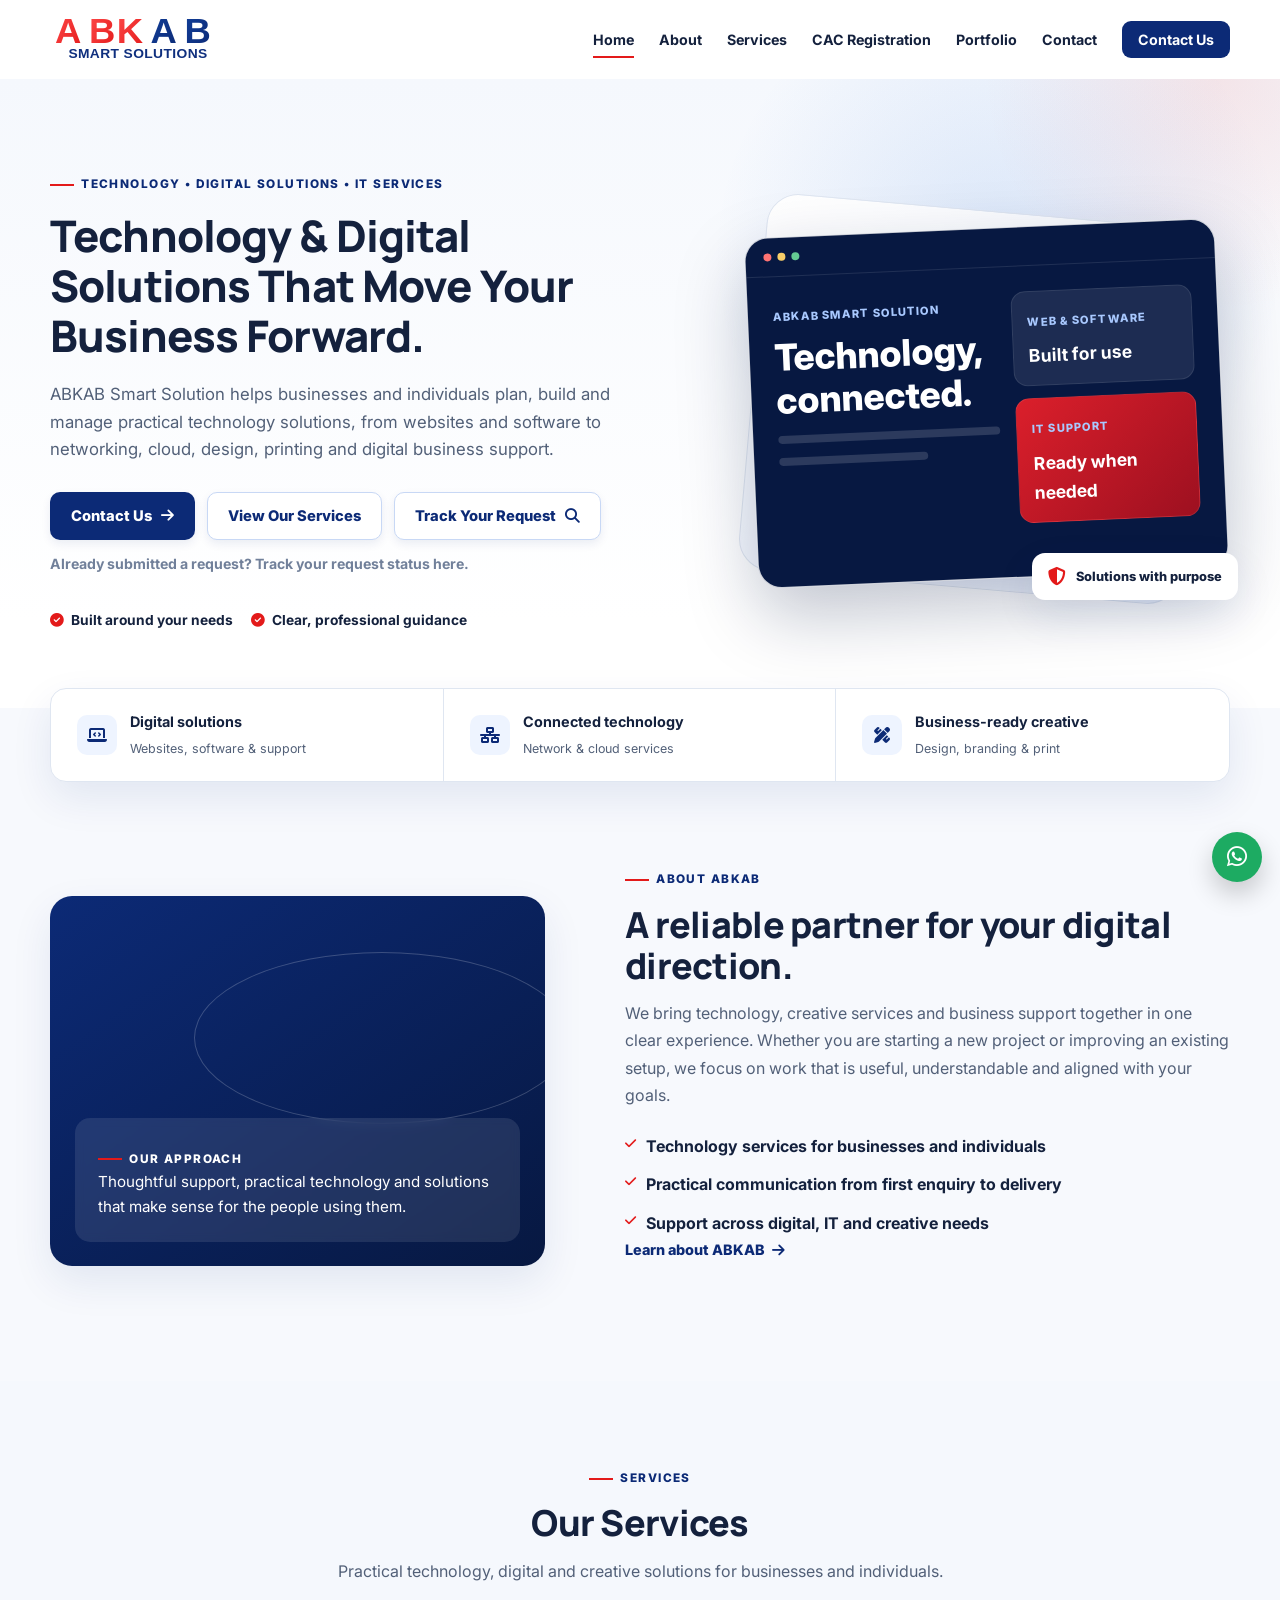
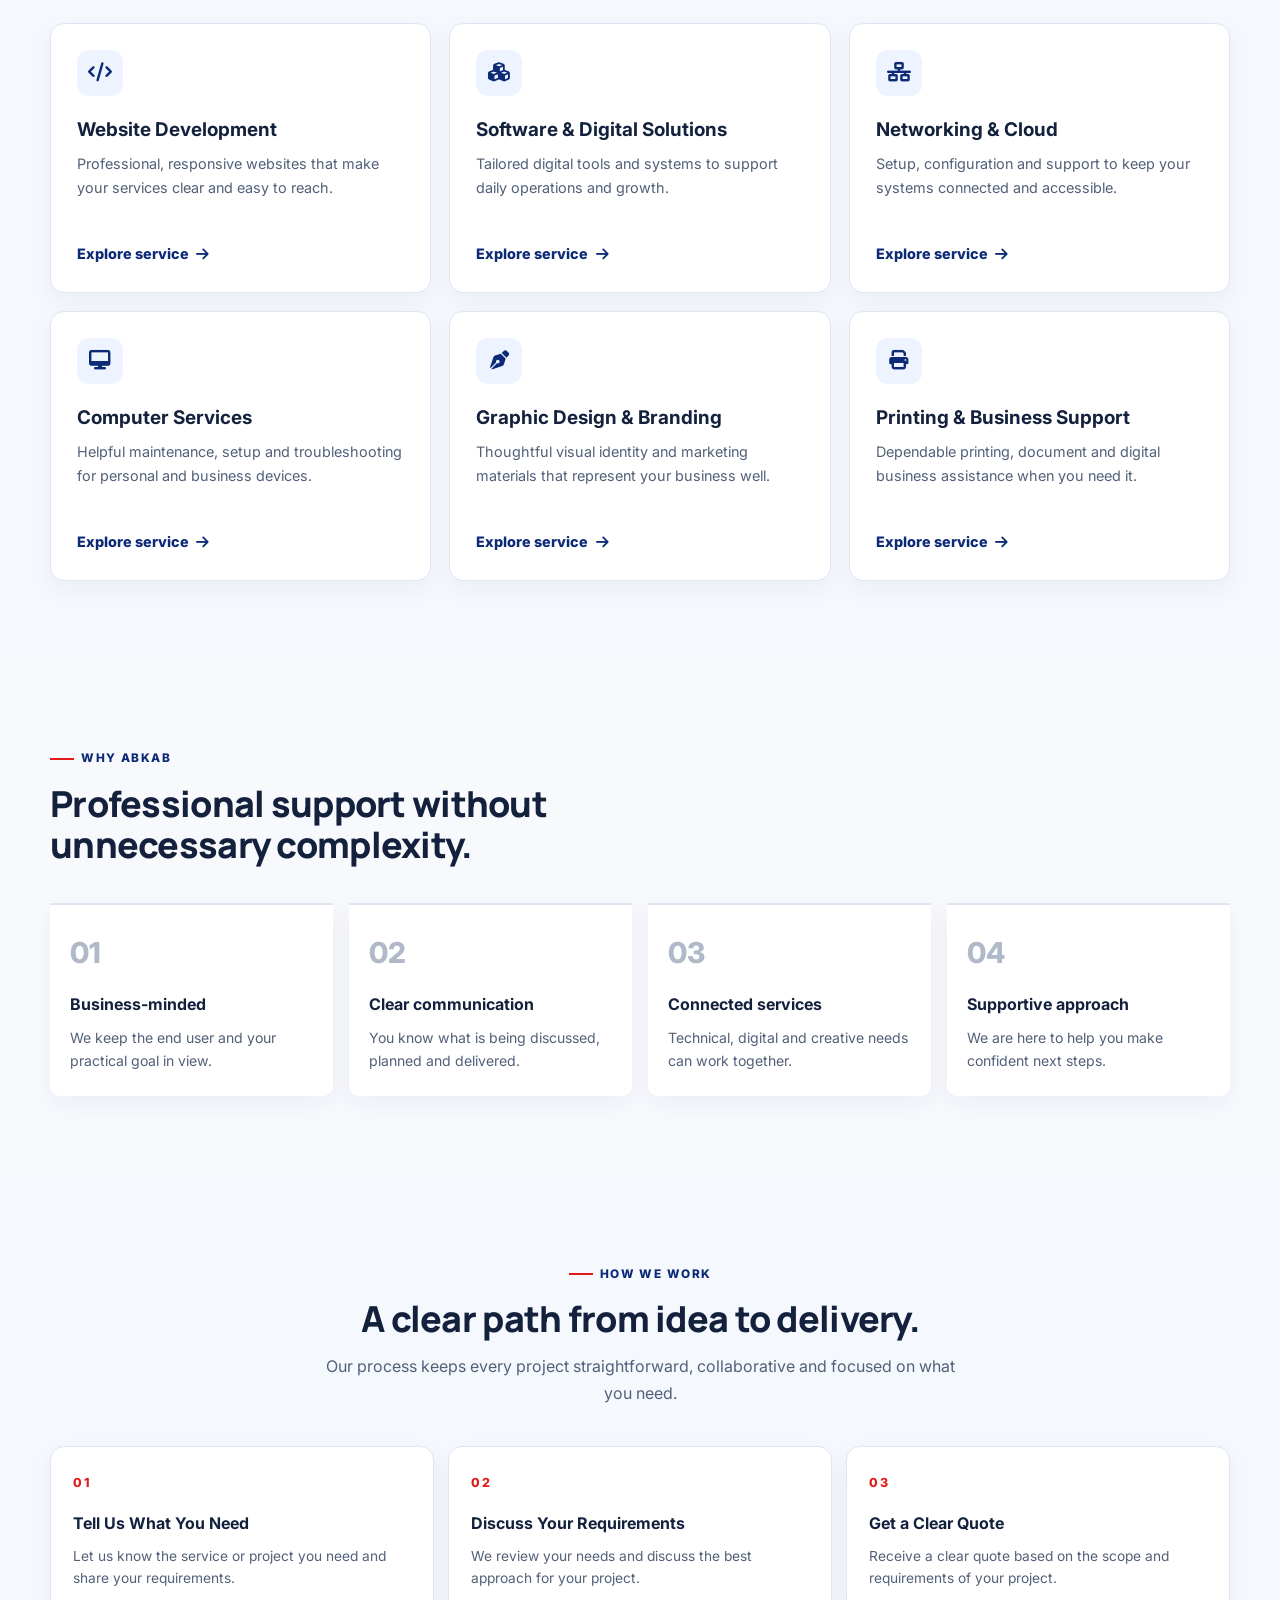
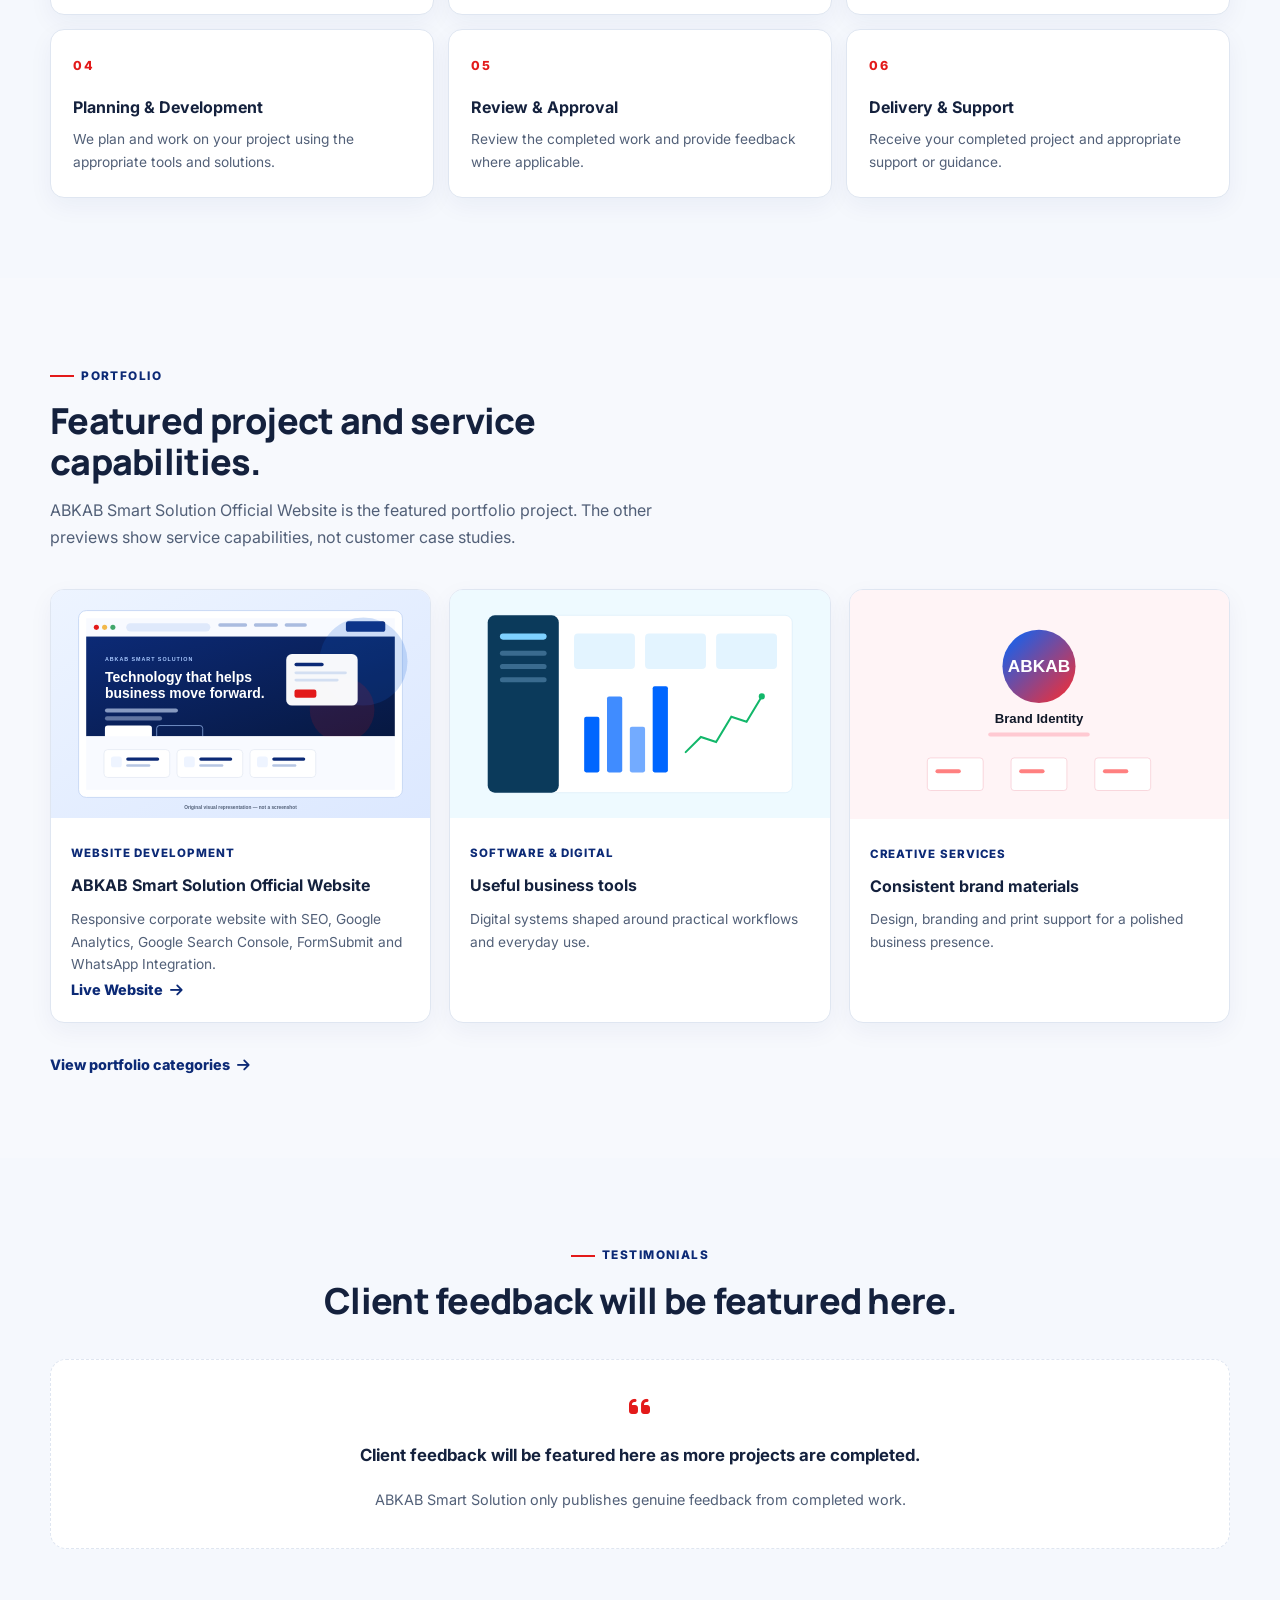
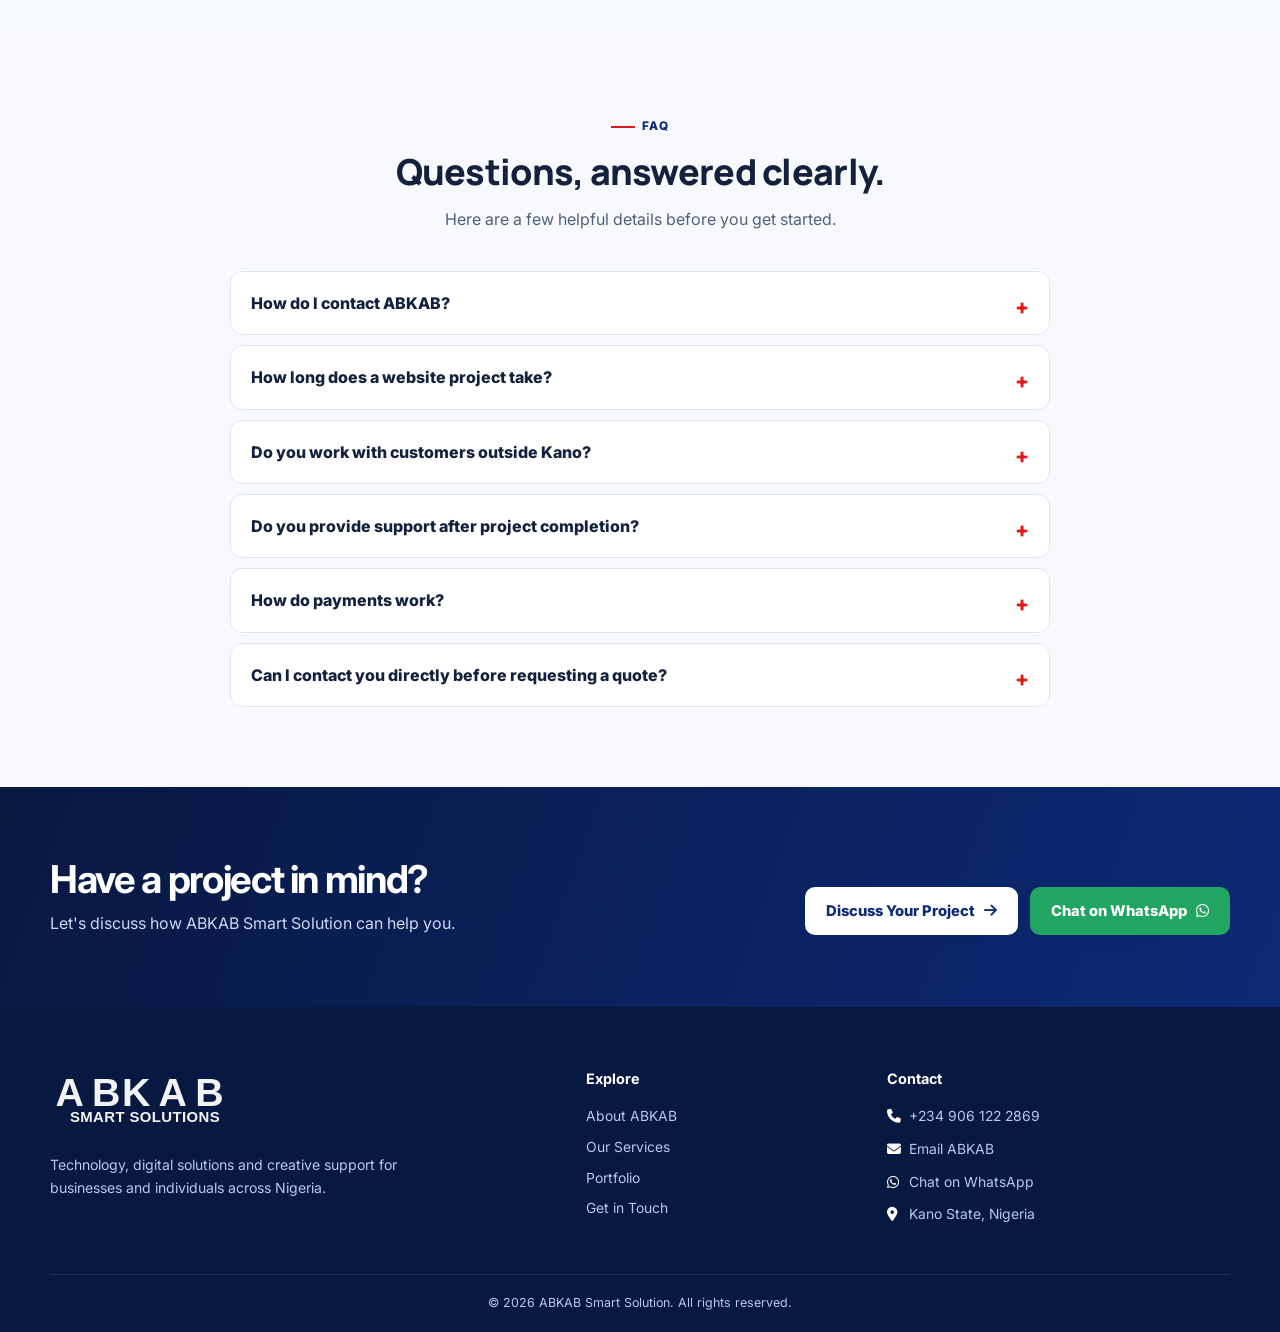
==== ABKAB-SMART-SOLUTION/index.html @ 8024f78e "Updated website" ====
<!doctype html><html lang="en"><head>
<script async src="https://www.googletagmanager.com/gtag/js?id=G-LSYRQ91L4M"></script><script>window.dataLayer=window.dataLayer||[];function gtag(){dataLayer.push(arguments)}gtag('js',new Date());gtag('config','G-LSYRQ91L4M');</script>
<meta charset="utf-8"><meta name="viewport" content="width=device-width,initial-scale=1"><meta name="author" content="ABKAB Smart Solution"><title>ABKAB Smart Solution | Technology & Digital Solutions</title><meta name="description" content="ABKAB Smart Solution provides website development, software solutions, networking, cloud computing, graphic design, branding, printing and digital business support."><meta name="robots" content="index, follow, max-image-preview:large, max-snippet:-1, max-video-preview:-1"><link rel="canonical" href="https://www.abkabsmartsolution.site/"><link rel="icon" href="/images/favicon.svg" type="image/svg+xml"><link rel="icon" href="/favicon.ico" sizes="any"><link rel="icon" type="image/png" sizes="16x16" href="/images/icons/favicon-16x16.png"><link rel="icon" type="image/png" sizes="32x32" href="/images/icons/favicon-32x32.png"><link rel="apple-touch-icon" sizes="180x180" href="/images/icons/apple-touch-icon.png"><link rel="manifest" href="/site.webmanifest"><meta property="og:type" content="website"><meta property="og:url" content="https://www.abkabsmartsolution.site/"><meta property="og:title" content="ABKAB Smart Solution | Technology & Digital Solutions"><meta property="og:description" content="ABKAB Smart Solution provides website development, software solutions, networking, cloud computing, graphic design, branding, printing and digital business support."><meta property="og:image" content="https://www.abkabsmartsolution.site/images/abkab-social-preview.jpg"><meta property="og:image:secure_url" content="https://www.abkabsmartsolution.site/images/abkab-social-preview.jpg"><meta property="og:image:width" content="1200"><meta property="og:image:height" content="630"><meta property="og:image:type" content="image/jpeg"><meta property="og:image:alt" content="ABKAB Smart Solution - Technology and Digital Solutions"><meta property="og:site_name" content="ABKAB Smart Solution"><meta name="twitter:card" content="summary_large_image"><meta name="twitter:title" content="ABKAB Smart Solution | Technology & Digital Solutions"><meta name="twitter:description" content="ABKAB Smart Solution provides website development, software solutions, networking, cloud computing, graphic design, branding, printing and digital business support."><meta name="twitter:image" content="https://www.abkabsmartsolution.site/images/abkab-social-preview.jpg"><meta name="theme-color" content="#0c2a76">
<link rel="preconnect" href="https://fonts.googleapis.com"><link rel="preconnect" href="https://fonts.gstatic.com" crossorigin><link href="https://fonts.googleapis.com/css2?family=Inter:wght@400;500;600;700;800&amp;family=Manrope:wght@400;500;600;700;800&amp;display=swap" rel="stylesheet"><link rel="stylesheet" href="https://cdnjs.cloudflare.com/ajax/libs/font-awesome/6.4.0/css/all.min.css"><link rel="stylesheet" href="css/style.css">
<script type="application/ld+json">{"@context":"https://schema.org","@graph":[{"@type":"Organization","@id":"https://www.abkabsmartsolution.site/#organization","name":"ABKAB Smart Solution","url":"https://www.abkabsmartsolution.site/","logo":"https://www.abkabsmartsolution.site/images/logo.svg","email":"abkabsmartsolution@gmail.com","telephone":"+2349061222869","areaServed":"Nigeria","sameAs":["https://wa.me/2349061222869"]},{"@type":"WebSite","@id":"https://www.abkabsmartsolution.site/#website","name":"ABKAB Smart Solution","url":"https://www.abkabsmartsolution.site/","publisher":{"@id":"https://www.abkabsmartsolution.site/#organization"}}]}</script>
</head><body><a class="skip-link" href="#main-content">Skip to content</a>
<header class="site-header"><div class="container nav-container"><a class="brand" href="/" aria-label="ABKAB Smart Solution home"><img class="brand-logo-image" src="images/logo.svg" alt="ABKAB Smart Solution"></a><button class="nav-toggle" aria-controls="mainNav" aria-expanded="false" aria-label="Open navigation"><i class="fas fa-bars"></i></button><nav class="main-nav" id="mainNav" aria-label="Primary navigation"><ul><li><a class="active" href="/">Home</a></li><li><a href="about.html">About</a></li><li><a href="services.html">Services</a></li><li><a href="cac.html">CAC Registration</a></li><li><a href="portfolio.html">Portfolio</a></li><li><a href="contact.html">Contact</a></li><li><a class="nav-cta" href="contact.html">Contact Us</a></li></ul></nav></div></header>
<main id="main-content"><section class="hero"><div class="container hero-grid"><div><span class="eyebrow">Technology &bull; Digital Solutions &bull; IT Services</span><h1>Technology &amp; Digital Solutions That Move Your Business Forward.</h1><p class="hero-copy">ABKAB Smart Solution helps businesses and individuals plan, build and manage practical technology solutions, from websites and software to networking, cloud, design, printing and digital business support.</p><div class="hero-actions"><a class="btn btn-primary" href="contact.html">Contact Us <i class="fas fa-arrow-right"></i></a><a class="btn btn-secondary" href="services.html">View Our Services</a><a class="btn btn-secondary" href="track-request.html">Track Your Request <i class="fas fa-magnifying-glass"></i></a></div><p class="track-prompt">Already submitted a request? Track your request status here.</p><div class="hero-trust"><span><i class="fas fa-check-circle"></i> Built around your needs</span><span><i class="fas fa-check-circle"></i> Clear, professional guidance</span></div></div><div class="hero-art" aria-label="ABKAB solution dashboard illustration"><div class="solution-window"><div class="window-bar"><span></span><span></span><span></span></div><div class="window-body"><div><span class="window-label">ABKAB Smart Solution</span><div class="window-title">Technology, connected.</div><div class="window-line"></div><div class="window-line short"></div></div><div class="window-stack"><div class="window-card"><span class="window-label">Web & software</span><strong>Built for use</strong></div><div class="window-card accent"><span class="window-label">IT support</span><strong>Ready when needed</strong></div></div></div></div><div class="floating-note"><i class="fas fa-shield-halved"></i> Solutions with purpose</div></div></div></section>
<div class="quick-strip"><div class="container quick-grid"><div class="quick-item"><i class="fas fa-laptop-code"></i><div><strong>Digital solutions</strong><span>Websites, software & support</span></div></div><div class="quick-item"><i class="fas fa-network-wired"></i><div><strong>Connected technology</strong><span>Network & cloud services</span></div></div><div class="quick-item"><i class="fas fa-pen-ruler"></i><div><strong>Business-ready creative</strong><span>Design, branding & print</span></div></div></div></div>
<section class="section"><div class="container about-grid"><div class="about-panel"><div class="about-panel-content"><span class="eyebrow" style="color:#fff">Our approach</span><p>Thoughtful support, practical technology and solutions that make sense for the people using them.</p></div></div><div class="section-heading"><span class="eyebrow">About ABKAB</span><h2>A reliable partner for your digital direction.</h2><p>We bring technology, creative services and business support together in one clear experience. Whether you are starting a new project or improving an existing setup, we focus on work that is useful, understandable and aligned with your goals.</p><ul class="check-list"><li><i class="fas fa-check"></i>Technology services for businesses and individuals</li><li><i class="fas fa-check"></i>Practical communication from first enquiry to delivery</li><li><i class="fas fa-check"></i>Support across digital, IT and creative needs</li></ul><a class="text-link" href="about.html">Learn about ABKAB <i class="fas fa-arrow-right"></i></a></div></div></section>
<section class="section section-soft"><div class="container"><div class="section-heading centered"><span class="eyebrow">Services</span><h2>Our Services</h2><p>Practical technology, digital and creative solutions for businesses and individuals.</p></div><div class="service-grid"><article class="service-card"><i class="fas fa-code service-icon"></i><h3>Website Development</h3><p>Professional, responsive websites that make your services clear and easy to reach.</p><a class="text-link" href="services.html">Explore service <i class="fas fa-arrow-right"></i></a></article><article class="service-card"><i class="fas fa-cubes service-icon"></i><h3>Software & Digital Solutions</h3><p>Tailored digital tools and systems to support daily operations and growth.</p><a class="text-link" href="services.html">Explore service <i class="fas fa-arrow-right"></i></a></article><article class="service-card"><i class="fas fa-network-wired service-icon"></i><h3>Networking & Cloud</h3><p>Setup, configuration and support to keep your systems connected and accessible.</p><a class="text-link" href="services.html">Explore service <i class="fas fa-arrow-right"></i></a></article><article class="service-card"><i class="fas fa-desktop service-icon"></i><h3>Computer Services</h3><p>Helpful maintenance, setup and troubleshooting for personal and business devices.</p><a class="text-link" href="services.html">Explore service <i class="fas fa-arrow-right"></i></a></article><article class="service-card"><i class="fas fa-pen-nib service-icon"></i><h3>Graphic Design & Branding</h3><p>Thoughtful visual identity and marketing materials that represent your business well.</p><a class="text-link" href="services.html">Explore service <i class="fas fa-arrow-right"></i></a></article><article class="service-card"><i class="fas fa-print service-icon"></i><h3>Printing & Business Support</h3><p>Dependable printing, document and digital business assistance when you need it.</p><a class="text-link" href="services.html">Explore service <i class="fas fa-arrow-right"></i></a></article></div></div></section>
<section class="section"><div class="container"><div class="section-heading"><span class="eyebrow">Why ABKAB</span><h2>Professional support without unnecessary complexity.</h2></div><div class="reason-grid"><article class="reason"><span class="reason-number">01</span><h3>Business-minded</h3><p>We keep the end user and your practical goal in view.</p></article><article class="reason"><span class="reason-number">02</span><h3>Clear communication</h3><p>You know what is being discussed, planned and delivered.</p></article><article class="reason"><span class="reason-number">03</span><h3>Connected services</h3><p>Technical, digital and creative needs can work together.</p></article><article class="reason"><span class="reason-number">04</span><h3>Supportive approach</h3><p>We are here to help you make confident next steps.</p></article></div></div></section>
<section class="section section-soft"><div class="container"><div class="section-heading centered"><span class="eyebrow">How we work</span><h2>A clear path from idea to delivery.</h2><p>Our process keeps every project straightforward, collaborative and focused on what you need.</p></div><div class="process-list"><article class="process-step"><h3>Tell Us What You Need</h3><p>Let us know the service or project you need and share your requirements.</p></article><article class="process-step"><h3>Discuss Your Requirements</h3><p>We review your needs and discuss the best approach for your project.</p></article><article class="process-step"><h3>Get a Clear Quote</h3><p>Receive a clear quote based on the scope and requirements of your project.</p></article><article class="process-step"><h3>Planning &amp; Development</h3><p>We plan and work on your project using the appropriate tools and solutions.</p></article><article class="process-step"><h3>Review &amp; Approval</h3><p>Review the completed work and provide feedback where applicable.</p></article><article class="process-step"><h3>Delivery &amp; Support</h3><p>Receive your completed project and appropriate support or guidance.</p></article></div></div></section>
<section class="section"><div class="container"><div class="section-heading"><span class="eyebrow">Portfolio</span><h2>Featured project and service capabilities.</h2><p>ABKAB Smart Solution Official Website is the featured portfolio project. The other previews show service capabilities, not customer case studies.</p></div><div class="portfolio-preview"><article class="project-card"><img src="images/portfolio/abkab-official-website-preview.svg" alt="ABKAB Smart Solution official website preview"><div class="project-info"><span class="project-type">Website Development</span><h3>ABKAB Smart Solution Official Website</h3><p>Responsive corporate website with SEO, Google Analytics, Google Search Console, FormSubmit and WhatsApp Integration.</p><a class="text-link" href="https://www.abkabsmartsolution.site/" target="_blank" rel="noopener">Live Website <i class="fas fa-arrow-right"></i></a></div></article><article class="project-card"><img src="images/portfolio/project-software.svg" alt="Software and digital solutions illustration"><div class="project-info"><span class="project-type">Software & digital</span><h3>Useful business tools</h3><p>Digital systems shaped around practical workflows and everyday use.</p></div></article><article class="project-card"><img src="images/portfolio/project-brand.svg" alt="Graphic design and branding illustration"><div class="project-info"><span class="project-type">Creative services</span><h3>Consistent brand materials</h3><p>Design, branding and print support for a polished business presence.</p></div></article></div><p style="margin-top:28px"><a class="text-link" href="portfolio.html">View portfolio categories <i class="fas fa-arrow-right"></i></a></p></div></section>
<section class="section section-soft"><div class="container"><div class="section-heading centered"><span class="eyebrow">Testimonials</span><h2>Client feedback will be featured here.</h2></div><div class="testimonial-empty"><i class="fas fa-quote-left"></i><h3>Client feedback will be featured here as more projects are completed.</h3><p>ABKAB Smart Solution only publishes genuine feedback from completed work.</p></div></div></section>
<section class="section"><div class="container"><div class="section-heading centered"><span class="eyebrow">FAQ</span><h2>Questions, answered clearly.</h2><p>Here are a few helpful details before you get started.</p></div><div class="faq-list"><details><summary>How do I contact ABKAB?</summary><p>You can contact ABKAB Smart Solution through the Contact page, WhatsApp, phone, or email to discuss your requirements and request a quote.</p></details><details><summary>How long does a website project take?</summary><p>Project timelines depend on the scope and requirements. After reviewing your requirements, we will provide an estimated delivery timeline.</p></details><details><summary>Do you work with customers outside Kano?</summary><p>Yes. We can work with clients in Kano and other locations across Nigeria, depending on the service and project requirements.</p></details><details><summary>Do you provide support after project completion?</summary><p>Yes. Appropriate support and guidance can be provided after project completion depending on the service and agreed project requirements.</p></details><details><summary>How do payments work?</summary><p>Payment arrangements depend on the service and project scope. The payment terms will be discussed and agreed upon before work begins.</p></details><details><summary>Can I contact you directly before requesting a quote?</summary><p>Yes. You can contact us directly through WhatsApp, phone, or email to discuss your requirements before submitting a request.</p></details></div></div></section>
</main>
<section class="cta-band"><div class="container"><div><h2>Have a project in mind?</h2><p>Let's discuss how ABKAB Smart Solution can help you.</p></div><div class="hero-actions"><a class="btn btn-light" href="contact.html">Discuss Your Project <i class="fas fa-arrow-right"></i></a><a class="btn btn-whatsapp" href="https://wa.me/2349061222869" target="_blank" rel="noopener">Chat on WhatsApp <i class="fab fa-whatsapp"></i></a></div></div></section>
<footer class="site-footer"><div class="container footer-grid"><div class="footer-brand"><img class="footer-logo" src="images/logo.svg" alt="ABKAB Smart Solution"><p>Technology, digital solutions and creative support for businesses and individuals across Nigeria.</p></div><div><h3>Explore</h3><ul class="footer-links"><li><a href="about.html">About ABKAB</a></li><li><a href="services.html">Our Services</a></li><li><a href="portfolio.html">Portfolio</a></li><li><a href="contact.html">Get in Touch</a></li></ul></div><div><h3>Contact</h3><div class="footer-contact"><a href="tel:+2349061222869"><i class="fas fa-phone"></i> +234 906 122 2869</a><a href="mailto:abkabsmartsolution@gmail.com"><i class="fas fa-envelope"></i> Email ABKAB</a><a href="https://wa.me/2349061222869" target="_blank" rel="noopener"><i class="fab fa-whatsapp"></i> Chat on WhatsApp</a><span><i class="fas fa-location-dot"></i> Kano State, Nigeria</span></div></div></div><div class="container site-copy">&copy; 2026 ABKAB Smart Solution. All rights reserved.</div></footer><a class="whatsapp-float" href="https://wa.me/2349061222869" target="_blank" rel="noopener" aria-label="Chat with ABKAB Smart Solution on WhatsApp"><i class="fab fa-whatsapp"></i></a><script src="js/script.js"></script></body></html>
---- ABKAB-SMART-SOLUTION/css/style.css ----
/* ABKAB SMART SOLUTION — design system */
:root{
  /* Brand hues (unchanged identity) */
  --navy:#0c2a76;--navy-950:#071841;--blue:#1463d9;--red:#e31a1a;
  /* Semantic tokens — light theme */
  --bg:#f7f9fd;--surface:#fff;--surface-alt:#f5f8fd;--pale:#eef4ff;
  --text:#526078;--text-muted:#71809a;--ink:#14213d;--line:#dfe6f1;
  --primary:var(--navy);--primary-hover:var(--navy-950);--secondary:#c8d8f5;--accent:var(--red);
  --header-bg:rgba(255,255,255,.94);--card:#fff;--input-bg:#fff;--input-border:#cdd8e9;
  --shadow:0 16px 42px rgba(12,42,118,.09);--shadow-hover:0 22px 48px rgba(12,42,118,.13);
  --focus-ring:#72a6ff;
  --radius:14px;--radius-sm:10px;--font:'Inter',Arial,sans-serif;--heading-font:'Manrope',Arial,sans-serif;color-scheme:light}
@media(prefers-color-scheme:dark){:root{
  --bg:#0a1224;--surface:#0f1a33;--surface-alt:#0c1730;--pale:#152447;
  --text:#b6c4dd;--text-muted:#8b9abb;--ink:#eaf0fb;--line:#24345c;
  --primary:#7ea6f5;--primary-hover:#a3c0f9;--secondary:#2c4070;--accent:#f2706f;
  --header-bg:rgba(10,18,36,.92);--card:#111d3a;--input-bg:#0c1730;--input-border:#2c3f6b;
  --shadow:0 16px 42px rgba(0,0,0,.4);--shadow-hover:0 22px 48px rgba(0,0,0,.55);
  --focus-ring:#7ea6f5;color-scheme:dark}}
*{box-sizing:border-box;margin:0} html{scroll-behavior:smooth} body{font-family:var(--font);color:var(--text);background:var(--bg);font-size:16px;line-height:1.65} img{display:block;max-width:100%} a{color:inherit;text-decoration:none} ul{padding:0;list-style:none} button,input,select,textarea{font:inherit} button{cursor:pointer} :focus-visible{outline:3px solid var(--focus-ring);outline-offset:3px}.container{width:min(1180px,calc(100% - 40px));margin-inline:auto}.skip-link{position:fixed;z-index:100;top:-5rem;left:1rem;padding:.7rem 1rem;background:var(--navy-950);color:#fff;border-radius:0 0 8px 8px}.skip-link:focus{top:0}.section{padding:80px 0}.section-soft{background:var(--surface-alt)}.eyebrow{display:inline-flex;align-items:center;gap:.45rem;color:var(--navy);font-size:.74rem;font-weight:800;letter-spacing:.12em;text-transform:uppercase}.eyebrow::before{width:24px;height:2px;background:var(--red);content:''}.section-heading{max-width:640px;margin-bottom:38px}.section-heading.centered{margin-inline:auto;text-align:center}.section-heading.centered .eyebrow{justify-content:center}.section-heading h1,.section-heading h2,.hero h1{font-family:var(--heading-font);color:var(--ink);font-weight:800;letter-spacing:-.02em;line-height:1.15}.section-heading h1{font-size:clamp(2rem,4vw,3.1rem)}.section-heading h2{margin-top:14px;font-size:clamp(1.65rem,2.8vw,2.35rem)}.section-heading p{margin-top:14px;font-size:1rem;line-height:1.7}.page-hero{padding:80px 0 54px;background:radial-gradient(circle at 88% 0,var(--pale) 0,transparent 27%),linear-gradient(180deg,var(--surface-alt),var(--surface))}.page-hero .section-heading{margin-bottom:0}.text-link{display:inline-flex;align-items:center;gap:.45rem;color:var(--navy);font-size:.9rem;font-weight:800}.text-link:hover{color:var(--red)}
/* Header */.site-header{position:sticky;top:0;z-index:50;background:var(--header-bg);border-bottom:1px solid transparent;backdrop-filter:blur(14px);transition:border-color .2s,box-shadow .2s}.site-header.is-scrolled{border-color:var(--line);box-shadow:0 7px 28px rgba(12,42,118,.06)}.nav-container{display:flex;align-items:center;min-height:78px;gap:26px}.brand{display:flex;align-items:center;flex-shrink:0}.brand-logo-image{width:176px;height:auto}.main-nav{margin-left:auto}.main-nav ul{display:flex;align-items:center;gap:25px}.main-nav a{position:relative;color:var(--ink);font-size:.89rem;font-weight:700}.main-nav a:not(.nav-cta)::after{position:absolute;right:0;bottom:-10px;left:0;height:2px;background:var(--red);content:'';transform:scaleX(0);transition:transform .2s}.main-nav a:hover:not(.nav-cta)::after,.main-nav a.active:not(.nav-cta)::after{transform:scaleX(1)}.nav-cta{padding:10px 16px;border-radius:9px;background:var(--navy);color:#fff!important}.nav-cta:hover{background:var(--navy-950)}.nav-toggle{display:none;margin-left:auto;width:44px;height:44px;border:1px solid var(--line);border-radius:10px;background:var(--surface);color:var(--navy);font-size:1.1rem}
/* Buttons */.btn{display:inline-flex;align-items:center;justify-content:center;gap:.55rem;min-height:48px;padding:12px 20px;border:1px solid transparent;border-radius:10px;font-size:.92rem;font-weight:800;line-height:1;transition:transform .2s,box-shadow .2s,background .2s,border-color .2s}.btn:hover{transform:translateY(-2px);box-shadow:0 10px 22px rgba(12,42,118,.15)}.btn:focus-visible{transform:none;outline:3px solid var(--focus-ring);outline-offset:2px}.btn-primary{background:var(--navy);color:#fff}.btn-primary:hover{background:var(--navy-950)}.btn-secondary{border-color:var(--secondary);background:var(--surface);color:var(--navy)}.btn-secondary:hover{border-color:var(--navy);background:var(--pale)}.btn-whatsapp{background:#20a563;color:#fff}.btn-whatsapp:hover{background:#157d48}.btn-light{background:#fff;color:var(--navy)}
/* Home */.hero{position:relative;overflow:hidden;padding:88px 0 76px;background:radial-gradient(circle at 78% 28%,rgba(20,99,217,.13),transparent 26%),radial-gradient(circle at 95% 0,rgba(227,26,26,.09),transparent 17%),linear-gradient(180deg,var(--surface-alt) 0%,var(--surface) 86%)}.hero-grid{display:grid;grid-template-columns:1.08fr .92fr;align-items:center;gap:62px}.hero h1{margin-top:16px;font-size:clamp(2.1rem,3.4vw,3.5rem)}.hero h1 span{color:var(--navy)}.hero-copy{max-width:560px;margin-top:20px;font-size:1.05rem}.hero-actions{display:flex;flex-wrap:wrap;gap:12px;margin-top:28px}.hero-trust{display:flex;gap:18px;margin-top:34px;font-size:.86rem;font-weight:700;color:var(--ink)}.hero-trust span{display:flex;align-items:center;gap:7px}.hero-trust i{color:var(--red)}.hero-art{position:relative;min-height:430px}.hero-art::before{position:absolute;inset:6% 7%;border:1px solid var(--line);border-radius:32px;background:linear-gradient(145deg,var(--surface),var(--pale));content:'';transform:rotate(5deg)}.solution-window{position:absolute;inset:44px 8px 35px 35px;overflow:hidden;border:1px solid rgba(255,255,255,.8);border-radius:24px;background:var(--navy-950);box-shadow:0 28px 70px rgba(7,24,65,.25);transform:rotate(-2.5deg)}.window-bar{display:flex;gap:6px;padding:15px 18px;border-bottom:1px solid rgba(255,255,255,.1)}.window-bar span{width:8px;height:8px;border-radius:50%;background:#ff7373}.window-bar span:nth-child(2){background:#f8ce68}.window-bar span:nth-child(3){background:#64ca93}.window-body{display:grid;grid-template-columns:1.1fr .9fr;gap:16px;padding:25px}.window-label{color:#a9c9ff;font-size:.7rem;font-weight:800;letter-spacing:.1em;text-transform:uppercase}.window-title{margin-top:9px;color:#fff;font-size:clamp(1.5rem,3vw,2.3rem);font-weight:800;line-height:1.15}.window-line{height:8px;margin-top:14px;border-radius:20px;background:rgba(255,255,255,.15)}.window-line.short{width:67%}.window-stack{display:grid;gap:12px}.window-card{min-height:92px;padding:15px;border-radius:14px;background:rgba(255,255,255,.09);border:1px solid rgba(255,255,255,.09)}.window-card strong{display:block;margin-top:8px;color:#fff;font-size:1.1rem}.window-card.accent{background:linear-gradient(135deg,#db1f2b,#9d1020)}.floating-note{position:absolute;right:-8px;bottom:14px;display:flex;align-items:center;gap:10px;padding:13px 16px;border-radius:13px;background:#fff;box-shadow:var(--shadow);color:var(--ink);font-size:.8rem;font-weight:800}.floating-note i{color:var(--red);font-size:1.15rem}.quick-strip{position:relative;z-index:2;margin-top:-20px}.quick-grid{display:grid;grid-template-columns:repeat(3,1fr);border:1px solid var(--line);border-radius:16px;background:var(--card);box-shadow:var(--shadow)}.quick-item{display:flex;align-items:center;gap:13px;padding:21px 26px;border-right:1px solid var(--line)}.quick-item:last-child{border:0}.quick-item i{display:grid;place-items:center;width:40px;height:40px;border-radius:10px;background:var(--pale);color:var(--primary)}.quick-item strong{display:block;color:var(--ink);font-size:.9rem}.quick-item span{font-size:.78rem}.about-grid{display:grid;grid-template-columns:.9fr 1.1fr;align-items:center;gap:80px}.about-panel{position:relative;min-height:370px;border-radius:22px;background:linear-gradient(145deg,var(--navy),var(--navy-950));box-shadow:var(--shadow);overflow:hidden}.about-panel::before{position:absolute;inset:15% -5% auto 29%;height:170px;border:1px solid rgba(255,255,255,.2);border-radius:50%;content:''}.about-panel-content{position:absolute;right:25px;bottom:24px;left:25px;padding:23px;border-radius:15px;background:rgba(255,255,255,.1);color:#fff;backdrop-filter:blur(4px)}.about-panel-content p{font-size:.95rem}.check-list{display:grid;gap:12px;margin-top:24px}.check-list li{display:flex;gap:10px;color:var(--ink);font-weight:700}.check-list i{margin-top:5px;color:var(--red);font-size:.8rem}.service-grid{display:grid;grid-template-columns:repeat(3,1fr);gap:18px}.service-card{display:flex;flex-direction:column;min-height:270px;padding:26px;border:1px solid var(--line);border-radius:var(--radius);background:var(--card);transition:transform .2s,box-shadow .2s,border-color .2s}.service-card:hover{transform:translateY(-5px);box-shadow:var(--shadow-hover);border-color:var(--secondary)}.service-icon{display:grid;place-items:center;width:46px;height:46px;border-radius:12px;background:var(--pale);color:var(--primary);font-size:1.2rem}.service-card h3{margin-top:22px;color:var(--ink);font-size:1.18rem;line-height:1.3}.service-card p{margin:10px 0 17px;font-size:.9rem}.service-card .text-link{margin-top:auto}.reason-grid{display:grid;grid-template-columns:repeat(4,1fr);gap:16px}.reason{padding:24px 20px;border-top:2px solid var(--accent);background:var(--card);border-radius:0 0 var(--radius-sm) var(--radius-sm)}.reason h3{margin-top:15px;color:var(--ink);font-size:1rem}.reason p{margin-top:8px;font-size:.88rem}.reason-number{color:var(--text-muted);opacity:.55;font-size:1.8rem;font-weight:800}.process-list{display:grid;grid-template-columns:repeat(3,1fr);gap:14px;counter-reset:process}.process-step{position:relative;padding:26px 22px 24px;border:1px solid var(--line);border-radius:14px;background:var(--card)}.process-step::before{display:block;margin-bottom:17px;color:var(--accent);font-size:.78rem;font-weight:800;letter-spacing:.14em;content:'0' counter(process);counter-increment:process}.process-step h3{color:var(--ink);font-size:1rem}.process-step p{margin-top:8px;font-size:.86rem}.portfolio-preview{display:grid;grid-template-columns:repeat(3,1fr);gap:18px}.project-card{overflow:hidden;border:1px solid var(--line);border-radius:var(--radius);background:var(--card);transition:transform .2s,box-shadow .2s}.project-card:hover{transform:translateY(-4px);box-shadow:var(--shadow-hover)}.project-card img{width:100%;aspect-ratio:1.66;object-fit:cover;background:var(--pale)}.project-info{padding:20px}.project-info h3{color:var(--ink);font-size:1rem}.project-type{display:inline-block;margin-bottom:9px;color:var(--navy);font-size:.72rem;font-weight:800;letter-spacing:.08em;text-transform:uppercase}.project-info p{margin-top:9px;font-size:.86rem}.placeholder-note{display:inline-block;margin-top:12px;color:var(--muted);font-size:.74rem;font-style:italic}.testimonial-empty{display:grid;place-items:center;min-height:190px;padding:30px;border:1px dashed var(--line);border-radius:16px;background:var(--card);text-align:center}.testimonial-empty i{color:var(--red);font-size:1.5rem}.testimonial-empty h3{margin-top:11px;color:var(--ink);font-size:1.05rem}.testimonial-empty p{max-width:540px;margin-top:8px;font-size:.9rem}.faq-list{display:grid;gap:10px;max-width:820px;margin:auto}.faq-list details{border:1px solid var(--line);border-radius:12px;background:var(--card);transition:border-color .2s}.faq-list details[open]{border-color:var(--secondary)}.faq-list summary{position:relative;padding:18px 52px 18px 20px;color:var(--ink);font-weight:800;cursor:pointer;list-style:none;border-radius:12px}.faq-list summary::-webkit-details-marker{display:none}.faq-list details[open] summary{padding-bottom:10px}.faq-list summary::after{position:absolute;right:20px;content:'+';color:var(--red);font-size:1.3rem}.faq-list details[open] summary::after{content:'–'}.faq-list p{padding:0 18px 18px;font-size:.92rem}.cta-band{padding:70px 0;background:linear-gradient(110deg,var(--navy-950),var(--navy))}.cta-band .container{display:flex;align-items:center;justify-content:space-between;gap:30px}.cta-band h2{color:#fff;font-size:clamp(1.75rem,3vw,2.6rem);letter-spacing:-.035em;line-height:1.15}.cta-band p{margin-top:9px;color:#cbd9f3}.cta-band .btn{flex-shrink:0}
/* Inner pages */.service-detail-grid{display:grid;grid-template-columns:repeat(2,1fr);gap:18px}.service-detail{padding:28px;border:1px solid var(--line);border-radius:var(--radius);background:var(--card)}.service-detail .service-icon{margin-bottom:20px}.service-detail h2{color:var(--ink);font-size:1.2rem}.service-detail>p{margin-top:9px;font-size:.9rem}.service-detail ul{display:grid;gap:8px;margin-top:18px}.service-detail li{font-size:.88rem}.service-detail li::before{margin-right:8px;color:var(--red);content:'✓'}.service-detail .text-link{margin-top:20px}.contact-layout{display:grid;grid-template-columns:.82fr 1.18fr;gap:54px;align-items:start}.contact-options{display:grid;gap:12px;margin-top:28px}.contact-option{display:flex;align-items:center;gap:14px;padding:15px;border:1px solid var(--line);border-radius:12px}.contact-option i{display:grid;place-items:center;width:38px;height:38px;border-radius:10px;background:var(--pale);color:var(--primary)}.contact-option strong{display:block;color:var(--ink);font-size:.9rem}.contact-option span{display:block;font-size:.8rem}.contact-form{padding:30px;border:1px solid var(--line);border-radius:var(--radius);background:var(--card);box-shadow:var(--shadow)}.form-intro h2{color:var(--ink);font-size:1.35rem}.form-intro p{margin-top:6px;font-size:.88rem}.form-grid{display:grid;grid-template-columns:repeat(2,1fr);gap:16px;margin-top:24px}.field{display:grid;gap:7px}.field.full{grid-column:1/-1}.field label{color:var(--ink);font-size:.83rem;font-weight:800}.required{color:var(--red)}.field input,.field select,.field textarea{width:100%;border:1px solid var(--input-border);border-radius:9px;background:var(--input-bg);color:var(--ink);padding:12px 14px;outline:none;transition:border-color .2s,box-shadow .2s}.field textarea{min-height:130px;resize:vertical}.field input:focus,.field select:focus,.field textarea:focus{border-color:var(--blue);box-shadow:0 0 0 3px rgba(20,99,217,.12)}.form-actions{display:flex;align-items:center;flex-wrap:wrap;gap:15px;margin-top:20px}.form-status{min-height:24px;margin-top:14px;font-size:.86rem;font-weight:700}.form-status.success{color:#157d48}.form-status.error{color:#b42318}.contact-note{margin-top:24px;font-size:.8rem}.portfolio-filter{display:flex;flex-wrap:wrap;gap:8px;margin:0 0 28px}.project-status{display:inline-block;margin:0 0 9px 8px;padding:4px 8px;border-radius:999px;background:#eaf8f0;color:#157d48;font-size:.68rem;font-weight:800;letter-spacing:.07em;text-transform:uppercase}.filter-btn{padding:10px 14px;border:1px solid var(--line);border-radius:99px;background:var(--card);color:var(--ink);font-size:.78rem;font-weight:800}.filter-btn.active,.filter-btn:hover{border-color:var(--navy);background:var(--navy);color:#fff}.portfolio-full{display:grid;grid-template-columns:repeat(3,1fr);gap:18px}.project-card[hidden]{display:none}.portfolio-disclaimer{margin-bottom:24px;padding:15px 17px;border-left:3px solid var(--accent);background:var(--card);font-size:.9rem}
/* Footer */.site-footer{padding:60px 0 0;background:var(--navy-950);color:#b9c9e8}.footer-grid{display:grid;grid-template-columns:1.35fr .7fr .95fr;gap:48px;padding-bottom:48px}.footer-logo{width:190px;filter:brightness(0) invert(1) grayscale(1) contrast(3);opacity:.95}.footer-brand p{max-width:350px;margin-top:18px;font-size:.88rem}.site-footer h3{margin-bottom:14px;color:#fff;font-size:.9rem}.footer-links{display:grid;gap:8px;font-size:.87rem}.footer-links a:hover,.footer-contact a:hover{color:#fff}.footer-contact{display:grid;gap:10px;font-size:.87rem}.footer-contact i{width:18px;color:#fff}.site-copy{padding:18px 0;border-top:1px solid rgba(255,255,255,.1);font-size:.78rem;text-align:center}.whatsapp-float{position:fixed;z-index:20;right:18px;bottom:18px;display:grid;place-items:center;width:50px;height:50px;border-radius:50%;background:#1dab62;color:#fff;box-shadow:0 12px 26px rgba(0,0,0,.2);font-size:1.45rem}.reveal{opacity:0;transform:translateY(15px);transition:opacity .55s ease,transform .55s ease}.reveal.in-view{opacity:1;transform:none}
@media(max-width:850px){.section{padding:70px 0}.nav-container{min-height:70px}.brand-logo-image{width:150px}.nav-toggle{display:grid;place-items:center}.main-nav{position:absolute;top:calc(100% + 1px);right:0;left:0;display:grid;grid-template-rows:0fr;overflow:hidden;background:var(--surface);border-bottom:1px solid transparent;transition:grid-template-rows .25s,border-color .25s}.main-nav ul{display:flex;overflow:hidden;flex-direction:column;align-items:stretch;gap:0;padding:0 20px}.main-nav.open{grid-template-rows:1fr;border-color:var(--line)}.main-nav.open ul{padding:12px 20px 20px}.main-nav a{display:block;padding:12px 0}.main-nav a:not(.nav-cta)::after{display:none}.nav-cta{text-align:center;margin-top:6px}.hero{padding:66px 0}.hero-grid,.about-grid,.contact-layout{grid-template-columns:1fr;gap:38px}.hero-art{min-height:355px;max-width:570px;width:100%;margin:auto}.quick-grid{grid-template-columns:1fr}.quick-item{border-right:0;border-bottom:1px solid var(--line)}.quick-item:last-child{border-bottom:0}.service-grid,.portfolio-preview,.portfolio-full{grid-template-columns:repeat(2,1fr)}.reason-grid{grid-template-columns:repeat(2,1fr)}.cta-band .container{align-items:flex-start;flex-direction:column}.footer-grid{grid-template-columns:1.2fr .8fr}.footer-brand{grid-column:1/-1}.contact-layout{gap:30px}}
@media(max-width:560px){.container{width:min(100% - 28px,1180px)}.section{padding:60px 0}.page-hero{padding:60px 0 42px}.hero h1{font-size:2.05rem}.hero-copy{font-size:1rem}.hero-actions .btn{width:100%}.hero-trust{display:grid;gap:9px}.hero-art{min-height:290px}.solution-window{inset:25px 4px 25px 15px}.window-body{gap:10px;padding:17px}.window-stack{gap:8px}.window-card{min-height:68px;padding:9px}.floating-note{right:-5px;padding:10px;font-size:.7rem}.service-grid,.service-detail-grid,.portfolio-preview,.portfolio-full,.process-list,.form-grid{grid-template-columns:1fr}.reason-grid{grid-template-columns:1fr}.section-heading{margin-bottom:30px}.service-card{min-height:0}.footer-grid{grid-template-columns:1fr;gap:30px}.footer-brand{grid-column:auto}.quick-strip{margin-top:-10px}.contact-form{padding:22px}.field.full{grid-column:auto}.form-actions .btn{width:100%}.whatsapp-float{right:13px;bottom:13px}.reveal{opacity:1;transform:none}}
@media(prefers-reduced-motion:reduce){*,::before,::after{scroll-behavior:auto!important;animation:none!important;transition:none!important}}
/* Dark-mode component refinements (system-based) */
@media(prefers-color-scheme:dark){
  .eyebrow{color:var(--primary)}.eyebrow::before{background:var(--accent)}
  .text-link{color:var(--primary)}.text-link:hover{color:var(--accent)}
  .main-nav a{color:var(--ink)}
  .main-nav.open{background:var(--surface)}
  .brand{background:transparent}
  .nav-cta{background:var(--primary);color:#0a1224!important}.nav-cta:hover{background:var(--primary-hover)}
  .btn-primary{background:var(--primary);color:#0a1224}.btn-primary:hover{background:var(--primary-hover)}
  .btn-secondary{color:var(--primary);border-color:var(--secondary);background:var(--surface)}.btn-secondary:hover{border-color:var(--primary);background:var(--pale)}
  .btn-light{background:#fff;color:var(--navy)}
  .nav-toggle{background:var(--surface);color:var(--primary);border-color:var(--line)}
  .hero-trust{color:var(--ink)}
  .window-card{background:rgba(255,255,255,.06)}
  .about-panel-content{background:rgba(255,255,255,.12)}
  .check-list li{color:var(--ink)}
  .field input,.field select,.field textarea{color-scheme:dark}
  .field input::placeholder,.field textarea::placeholder{color:var(--text-muted)}
  .project-type{color:var(--primary)}
  .footer-logo{filter:brightness(0) invert(1)}
  .form-status.success{color:#4ade80}.form-status.error{color:#f87171}
  .reveal{opacity:0;transform:translateY(15px)}
}

/* CAC registration */
.cac-hero .section-heading{max-width:760px}.trust-grid{display:grid;grid-template-columns:repeat(3,1fr);gap:18px}.trust-card{padding:24px;border:1px solid var(--line);border-radius:var(--radius);background:var(--card)}.trust-card i{display:grid;place-items:center;width:44px;height:44px;border-radius:12px;background:var(--pale);color:var(--primary);font-size:1.15rem}.trust-card h2{margin-top:16px;color:var(--ink);font-size:1.08rem}.trust-card p{margin-top:8px;font-size:.88rem}.cac-layout{display:grid;grid-template-columns:1fr 320px;gap:28px;align-items:start}.cac-form fieldset{min-width:0;margin:26px 0 0;padding:0;border:0}.cac-form legend{width:100%;padding-bottom:12px;border-bottom:1px solid var(--line);color:var(--ink);font-size:1.02rem;font-weight:800}.field small{font-size:.76rem;color:var(--text-muted)}.field-error{min-height:18px;color:#b42318;font-size:.76rem;font-weight:800}.field.is-invalid input,.field.is-invalid select,.field.is-invalid textarea,.upload-card.is-invalid input{border-color:#b42318;box-shadow:0 0 0 3px rgba(180,35,24,.11)}.upload-grid{display:grid;grid-template-columns:repeat(3,1fr);gap:14px;margin-top:20px}.upload-card{display:grid;gap:10px;padding:18px;border:1px solid var(--line);border-radius:14px;background:var(--surface-alt)}.upload-card label{color:var(--ink);font-size:.83rem;font-weight:800}.upload-card input{width:100%;font-size:.82rem}.file-meta{min-height:22px;color:var(--text-muted);font-size:.78rem;font-weight:700}.file-preview{width:100%;max-height:150px;object-fit:contain;border:1px solid var(--line);border-radius:10px;background:var(--surface)}.cac-sidebar{position:sticky;top:100px;padding:24px;border:1px solid var(--line);border-radius:var(--radius);background:var(--card);box-shadow:var(--shadow)}.cac-sidebar h2{color:var(--ink);font-size:1.15rem}.success-panel{max-width:720px;margin:auto;padding:34px;border:1px solid var(--line);border-radius:var(--radius);background:var(--card);box-shadow:var(--shadow);text-align:center}.success-panel>i{color:#20a563;font-size:2.6rem}.success-panel h2{margin-top:14px;color:var(--ink);font-size:1.65rem;line-height:1.2}.success-panel p{margin-top:12px}.success-panel .hero-actions{justify-content:center}
@media(max-width:850px){.cac-layout{grid-template-columns:1fr}.trust-grid{grid-template-columns:repeat(2,1fr)}.cac-sidebar{position:static}}
@media(max-width:560px){.trust-grid,.upload-grid{grid-template-columns:1fr}.success-panel{padding:26px 20px}}
@media(prefers-color-scheme:dark){.field-error{color:#f87171}.field.is-invalid input,.field.is-invalid select,.field.is-invalid textarea,.upload-card.is-invalid input{border-color:#f87171}}
/* Service request portal */
.service-portal-grid .service-detail{display:flex;flex-direction:column}.service-portal-grid .service-detail ul{margin-bottom:22px}.service-portal-grid .service-detail .btn{align-self:flex-start;margin-top:auto}.request-hero-grid{display:grid;grid-template-columns:1fr 300px;gap:36px;align-items:center}.request-summary{display:grid;grid-template-columns:auto 1fr;gap:8px 13px;padding:22px;border:1px solid var(--line);border-radius:var(--radius);background:var(--card);box-shadow:var(--shadow)}.request-summary span{display:grid;place-items:center;width:58px;height:26px;border-radius:999px;background:var(--pale);color:var(--primary);font-size:.7rem;font-weight:800;text-transform:uppercase}.request-summary strong{align-self:center;color:var(--ink);font-size:.86rem}.request-layout{display:grid;grid-template-columns:1fr 320px;gap:28px;align-items:start}.request-form fieldset{min-width:0;margin:26px 0 0;padding:0;border:0}.request-form legend{width:100%;padding-bottom:12px;border-bottom:1px solid var(--line);color:var(--ink);font-size:1.02rem;font-weight:800}.checkbox-grid{display:grid;grid-template-columns:repeat(2,1fr);gap:10px}.check-option{display:flex;align-items:center;gap:9px;padding:11px 12px;border:1px solid var(--line);border-radius:10px;background:var(--surface-alt);color:var(--ink);font-size:.83rem;font-weight:700}.check-option input{width:auto;accent-color:var(--navy)}.request-reference{margin-top:16px;color:var(--ink);font-weight:800}.request-sidebar{top:100px}
@media(max-width:850px){.request-hero-grid,.request-layout{grid-template-columns:1fr}.request-summary{max-width:520px}.request-sidebar{position:static}}
@media(max-width:560px){.service-portal-grid .service-detail .btn{width:100%}.checkbox-grid{grid-template-columns:1fr}.request-summary{grid-template-columns:1fr;gap:8px}.request-summary span{width:max-content;padding:0 10px}.check-option{align-items:flex-start}.check-option input{margin-top:4px}}
@media(prefers-color-scheme:dark){.check-option input{accent-color:var(--primary)}}

/* Shared refinements */
.service-card,.project-card,.reason,.process-step,.contact-option,.trust-card,.cac-sidebar,.request-summary{border-color:var(--line);box-shadow:0 8px 24px rgba(12,42,118,.05)}
.service-card:hover,.project-card:hover,.contact-option:hover{border-color:var(--secondary);box-shadow:var(--shadow-hover)}
.btn{box-shadow:0 4px 10px rgba(12,42,118,.08)}.btn:hover{box-shadow:0 8px 18px rgba(12,42,118,.14)}
.field-optional{color:var(--text-muted);font-weight:500}.field input,.field select,.field textarea{min-height:48px}.field textarea{min-height:132px}.field input:focus,.field select:focus,.field textarea:focus{box-shadow:0 0 0 3px color-mix(in srgb,var(--focus-ring) 22%,transparent)}
.contact-note{font-size:.88rem!important;line-height:1.6}.form-status{line-height:1.5}
@media(max-width:560px){.section{padding:56px 0}.page-hero{padding:54px 0 38px}.contact-layout{gap:26px}.contact-form{padding:20px}.hero-actions{gap:10px}.btn{width:100%;min-height:46px}}

.request-timeline{display:grid;grid-template-columns:repeat(4,1fr);gap:10px;margin-top:30px;padding-top:20px;border-top:1px solid var(--line)}.request-timeline div{display:grid;gap:8px;color:var(--text-muted);font-size:.72rem;font-weight:800;text-align:center}.request-timeline span{display:grid;place-items:center;width:30px;height:30px;margin:auto;border:1px solid var(--line);border-radius:50%;background:var(--surface);color:var(--text-muted)}.request-timeline .is-active{color:var(--primary)}.request-timeline .is-active span{border-color:var(--primary);background:var(--primary);color:#fff}.request-timeline .is-current strong{color:var(--ink)}.customer-notes{display:grid;gap:3px;margin-top:24px;padding-top:18px;border-top:1px solid var(--line);font-size:.82rem}.customer-notes strong{color:var(--ink)}
.track-prompt{margin-top:12px;color:var(--text-muted);font-size:.88rem;font-weight:700}
@media(max-width:560px){.request-timeline{gap:4px}.request-timeline div{font-size:.65rem}}

/* Request tracking and admin */
.portal-narrow{max-width:720px;margin-inline:auto}.request-result{margin-top:24px;padding:28px;border:1px solid var(--line);border-radius:var(--radius);background:var(--card);box-shadow:var(--shadow)}.request-result h2,.admin-title h1{color:var(--ink)}.request-result dl{display:grid;grid-template-columns:repeat(2,1fr);gap:18px;margin-top:22px}.request-result dt{font-size:.75rem;font-weight:800;text-transform:uppercase;color:var(--text-muted)}.request-result dd{margin-top:3px;color:var(--ink);font-weight:800}.admin-shell{min-height:100vh;padding:35px 0 70px;background:var(--bg)}.admin-header,.admin-title{display:flex;align-items:center;justify-content:space-between;gap:20px;margin-bottom:35px}.admin-title{align-items:end}.admin-title h1{margin-top:8px}.admin-stats{display:grid;grid-template-columns:repeat(4,1fr);gap:14px;margin-bottom:26px}.admin-stat{padding:18px;border:1px solid var(--line);border-radius:var(--radius-sm);background:var(--card)}.admin-stat strong{display:block;color:var(--ink);font-size:1.6rem;line-height:1.2}.admin-stat span{display:block;margin-top:5px;color:var(--text-muted);font-size:.72rem;font-weight:800;text-transform:uppercase}.admin-list{display:grid;gap:14px}.admin-request{display:grid;grid-template-columns:1.4fr 190px 1fr auto;align-items:start;gap:16px;padding:20px;border:1px solid var(--line);border-radius:var(--radius-sm);background:var(--card)}.admin-request strong,.admin-request span,.admin-request small{display:block}.admin-request strong{color:var(--ink)}.admin-request span{margin-top:5px;color:var(--text)}.admin-request small{margin-top:4px;color:var(--text-muted);font-size:.75rem}.admin-request label{display:grid;gap:5px;color:var(--text-muted);font-size:.72rem;font-weight:800;text-transform:uppercase}.admin-request select,.admin-request textarea{width:100%;border:1px solid var(--input-border);border-radius:8px;background:var(--input-bg);color:var(--ink);padding:9px}.admin-request textarea{min-height:72px;resize:vertical;text-transform:none}.admin-request .btn{min-height:42px;padding:9px 14px;margin-top:19px}
@media(max-width:850px){.admin-stats{grid-template-columns:repeat(2,1fr)}.admin-request{grid-template-columns:1fr 1fr}.admin-request .btn{margin-top:0}}
@media(max-width:560px){.request-result dl{grid-template-columns:1fr}.admin-header,.admin-title{align-items:flex-start;flex-direction:column}.admin-header .btn,.admin-title .btn{width:auto}.admin-request{grid-template-columns:1fr}.admin-request .btn{width:100%}}
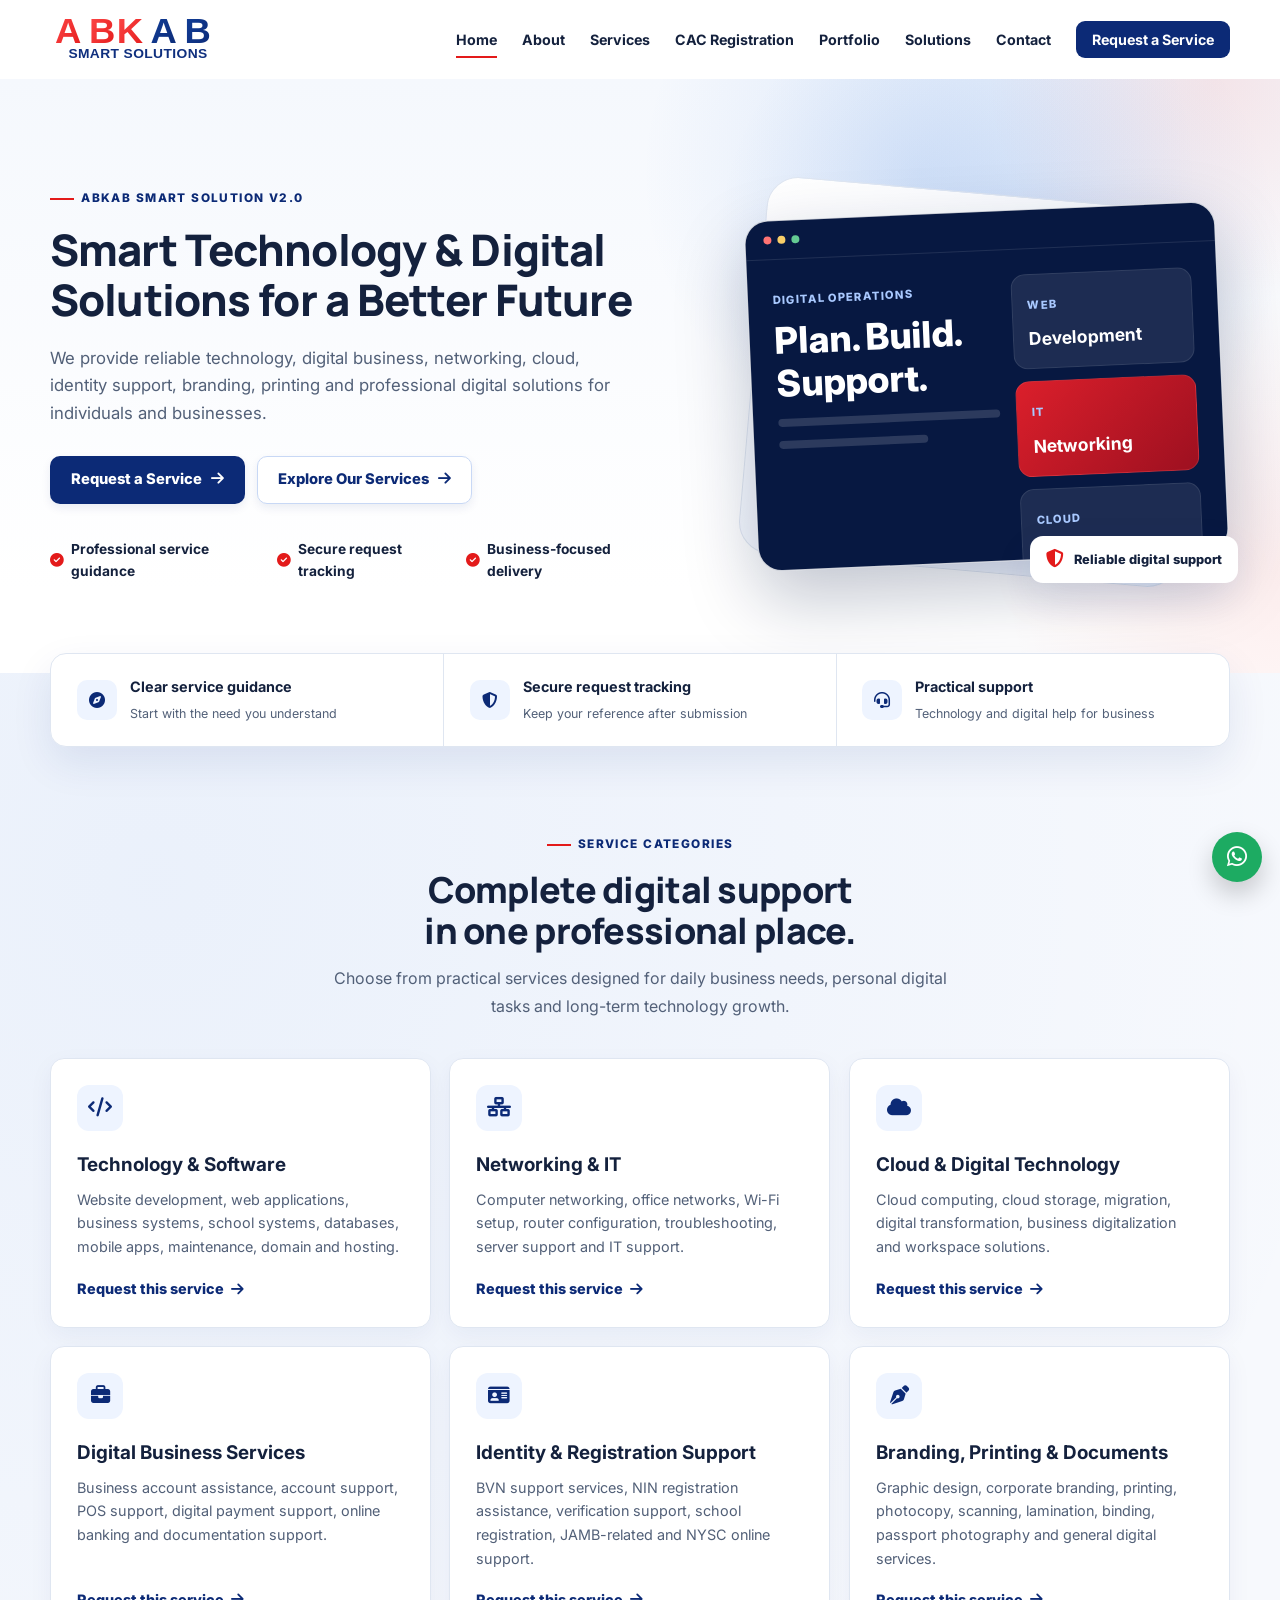
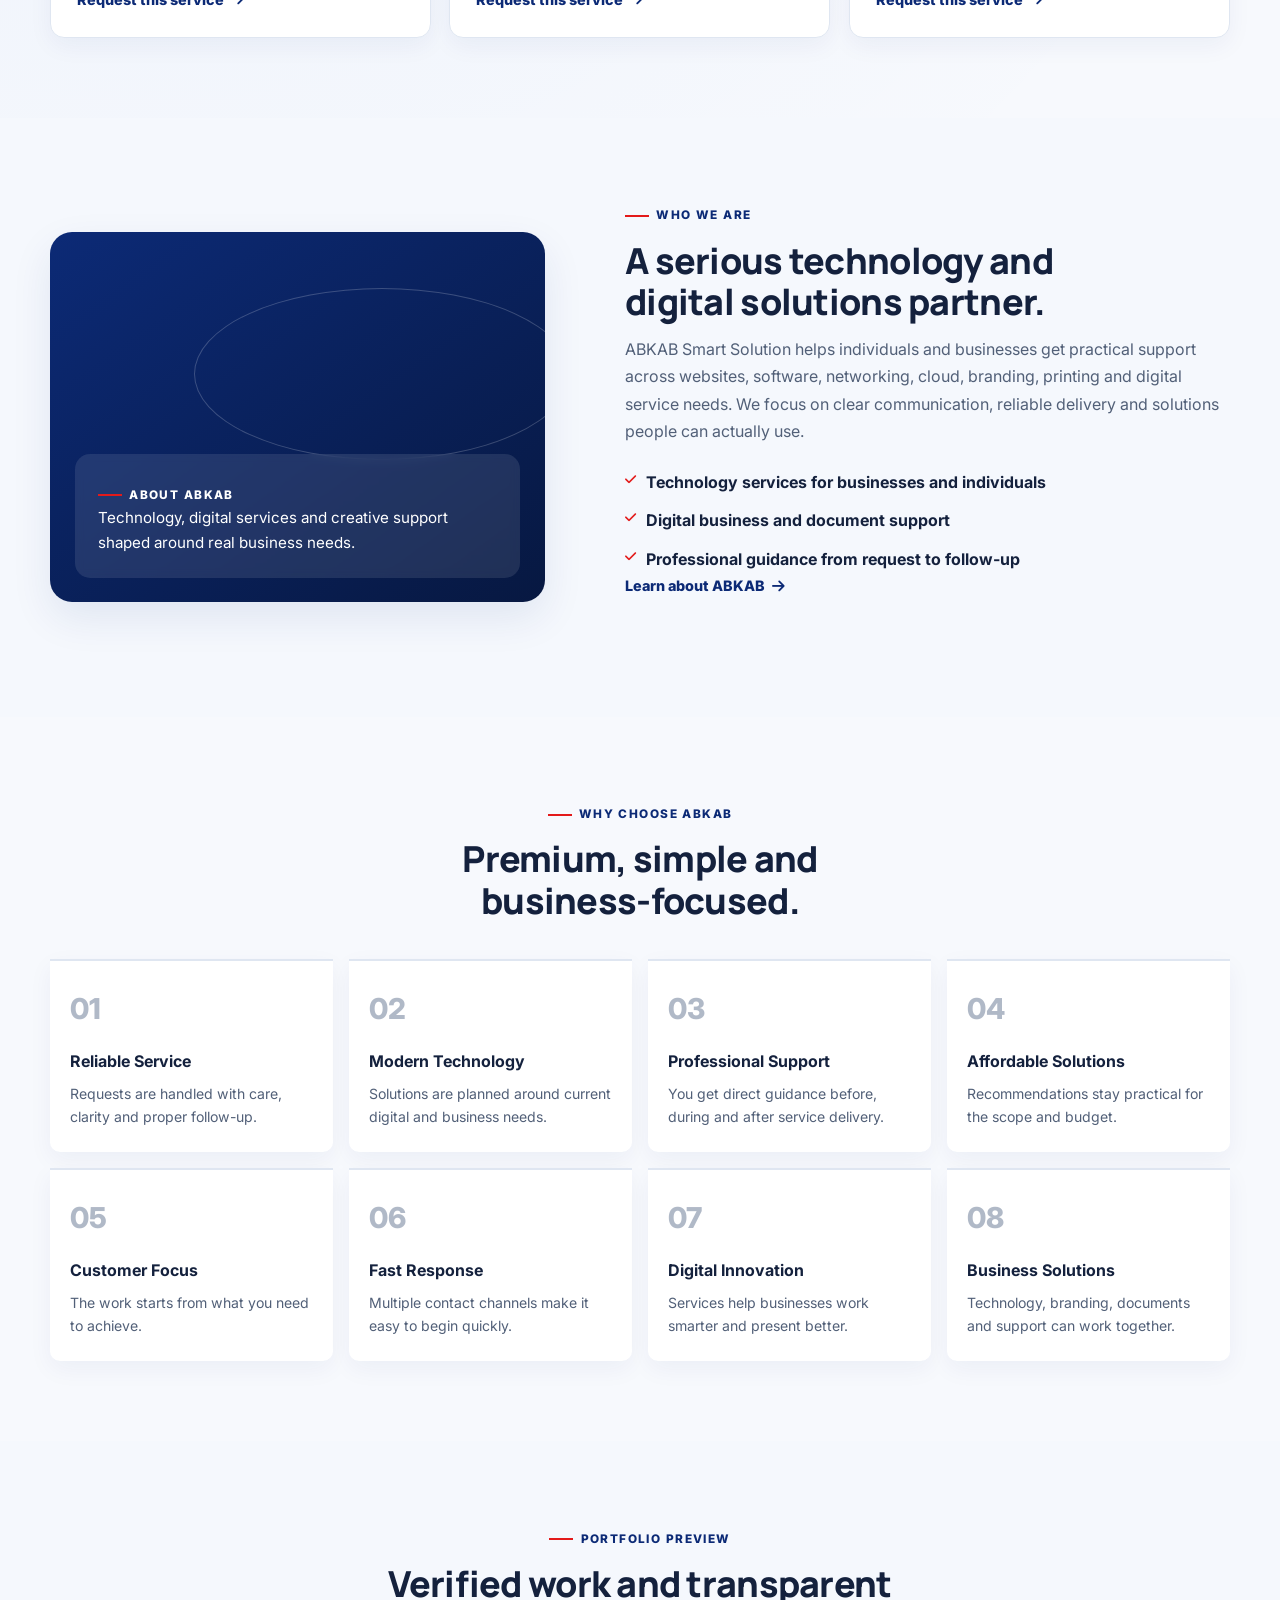
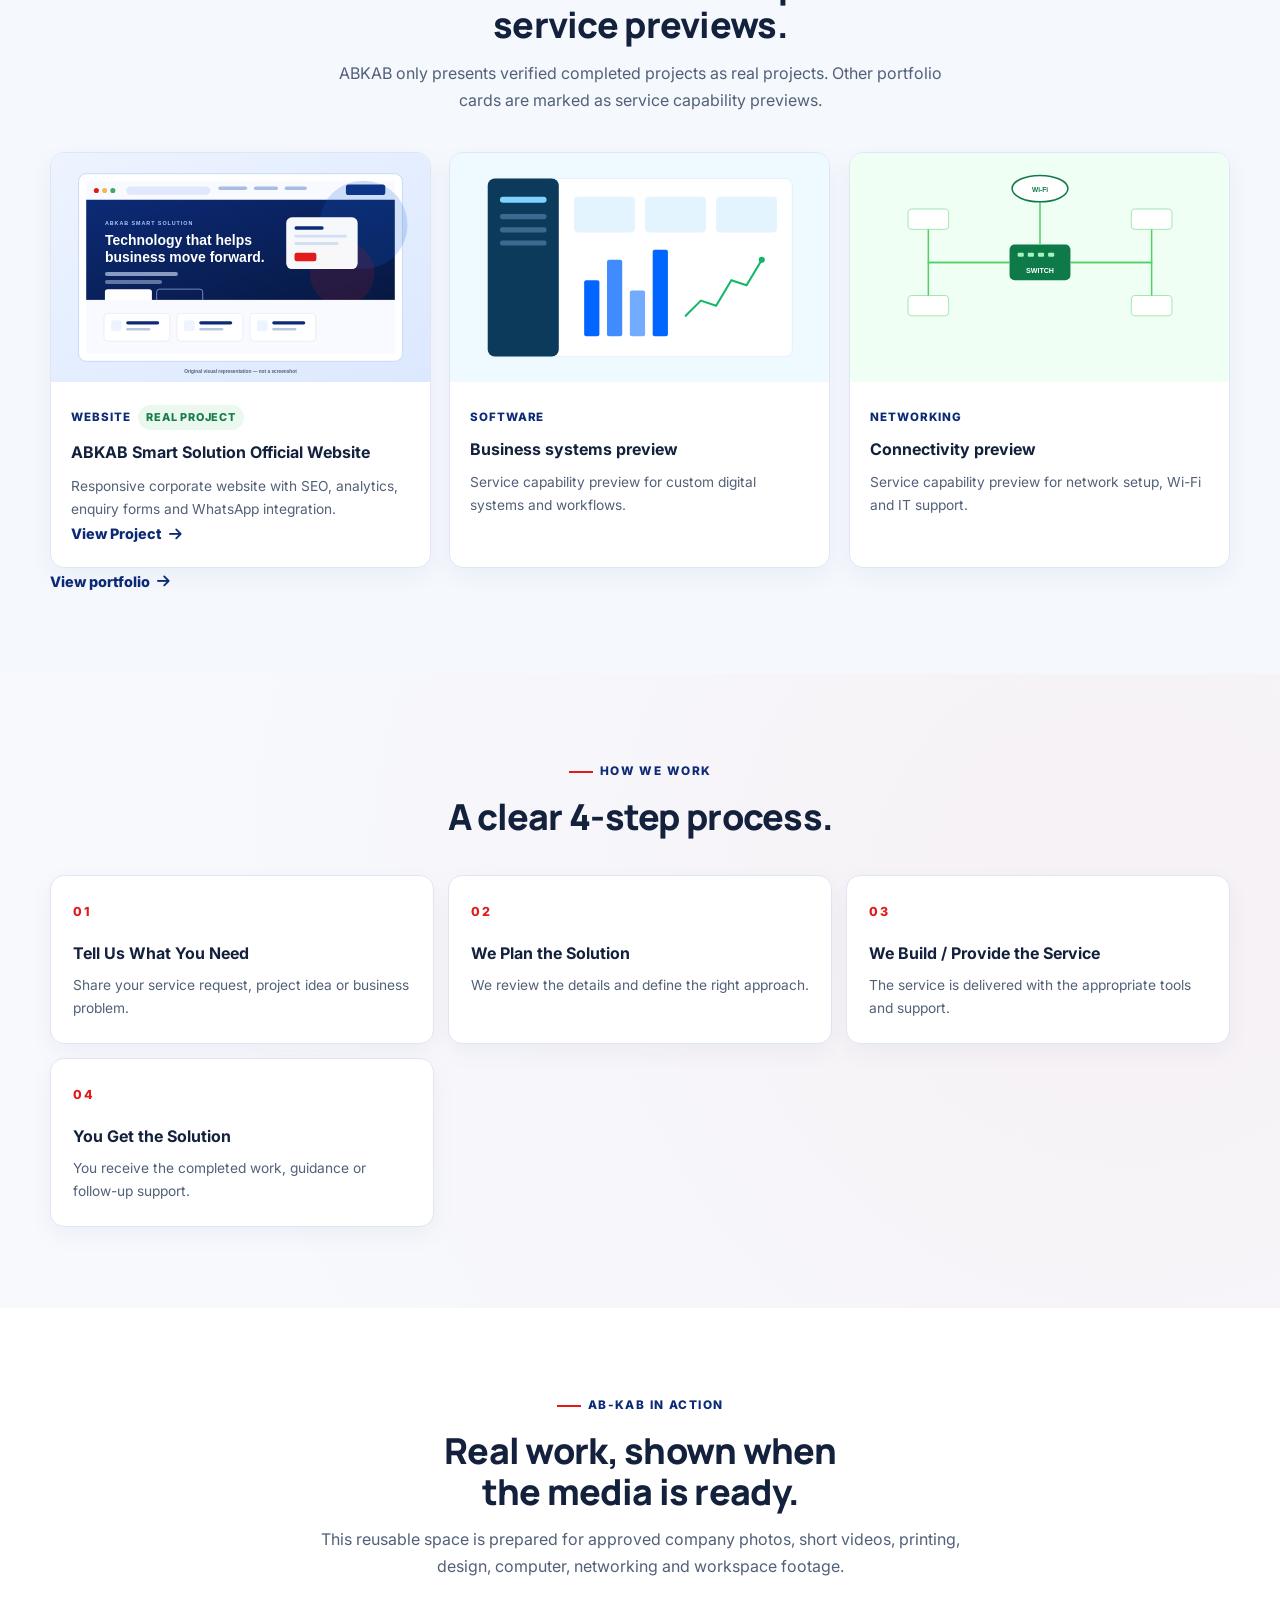
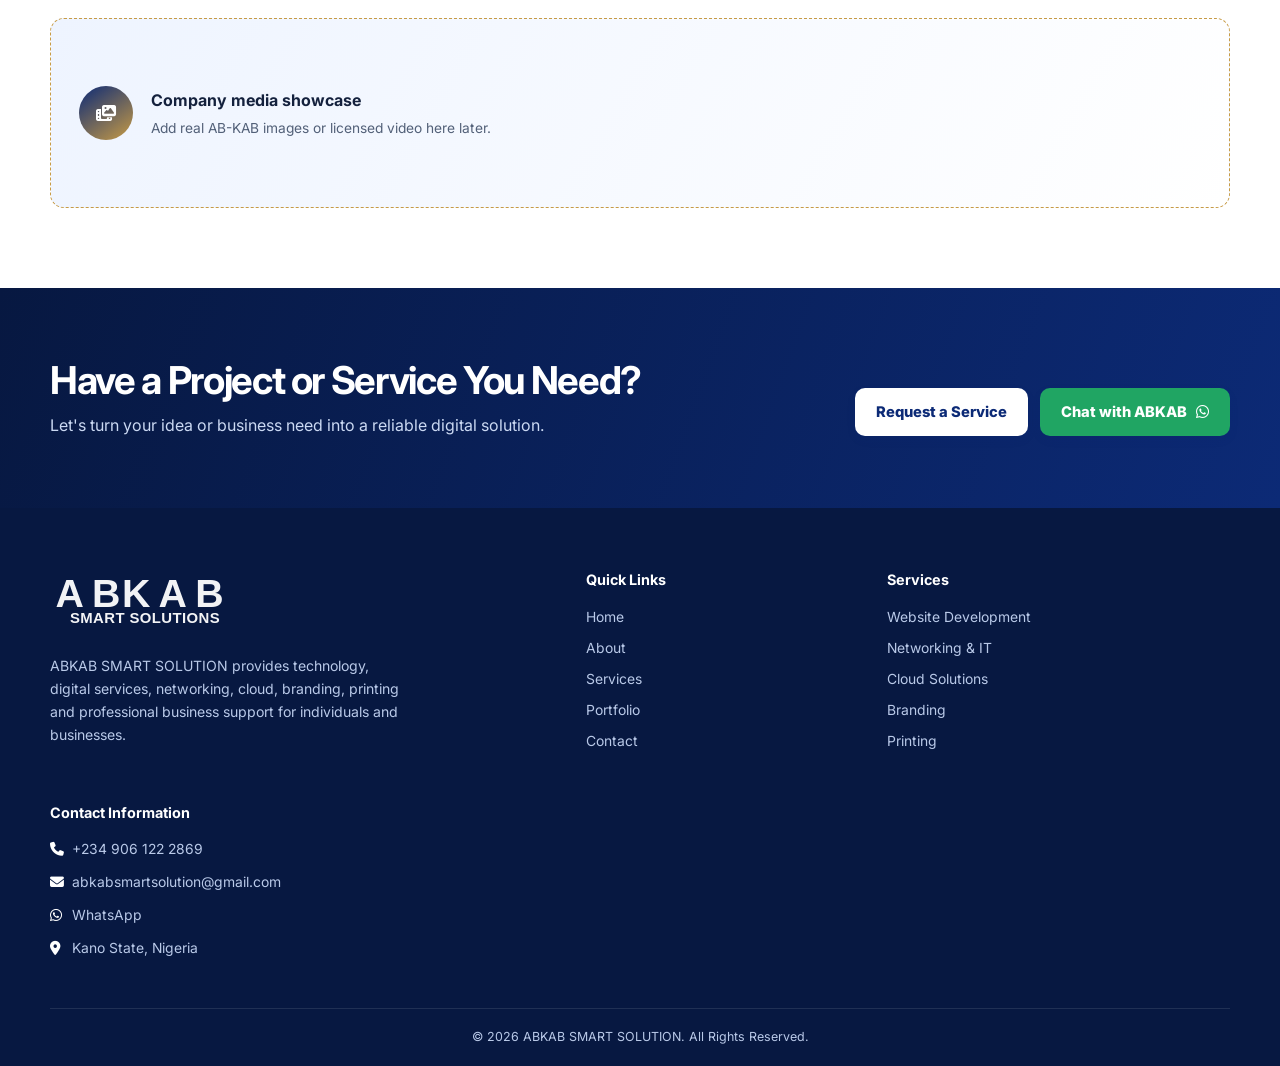
==== commit d94ed25b: "Prepare ABKAB Smart Solutions for production deployment" ====
--- a/ABKAB-SMART-SOLUTION/index.html
+++ b/ABKAB-SMART-SOLUTION/index.html
@@ -1,19 +1,194 @@
-<!doctype html><html lang="en"><head>
-<script async src="https://www.googletagmanager.com/gtag/js?id=G-LSYRQ91L4M"></script><script>window.dataLayer=window.dataLayer||[];function gtag(){dataLayer.push(arguments)}gtag('js',new Date());gtag('config','G-LSYRQ91L4M');</script>
-<meta charset="utf-8"><meta name="viewport" content="width=device-width,initial-scale=1"><meta name="author" content="ABKAB Smart Solution"><title>ABKAB Smart Solution | Technology & Digital Solutions</title><meta name="description" content="ABKAB Smart Solution provides website development, software solutions, networking, cloud computing, graphic design, branding, printing and digital business support."><meta name="robots" content="index, follow, max-image-preview:large, max-snippet:-1, max-video-preview:-1"><link rel="canonical" href="https://www.abkabsmartsolution.site/"><link rel="icon" href="/images/favicon.svg" type="image/svg+xml"><link rel="icon" href="/favicon.ico" sizes="any"><link rel="icon" type="image/png" sizes="16x16" href="/images/icons/favicon-16x16.png"><link rel="icon" type="image/png" sizes="32x32" href="/images/icons/favicon-32x32.png"><link rel="apple-touch-icon" sizes="180x180" href="/images/icons/apple-touch-icon.png"><link rel="manifest" href="/site.webmanifest"><meta property="og:type" content="website"><meta property="og:url" content="https://www.abkabsmartsolution.site/"><meta property="og:title" content="ABKAB Smart Solution | Technology & Digital Solutions"><meta property="og:description" content="ABKAB Smart Solution provides website development, software solutions, networking, cloud computing, graphic design, branding, printing and digital business support."><meta property="og:image" content="https://www.abkabsmartsolution.site/images/abkab-social-preview.jpg"><meta property="og:image:secure_url" content="https://www.abkabsmartsolution.site/images/abkab-social-preview.jpg"><meta property="og:image:width" content="1200"><meta property="og:image:height" content="630"><meta property="og:image:type" content="image/jpeg"><meta property="og:image:alt" content="ABKAB Smart Solution - Technology and Digital Solutions"><meta property="og:site_name" content="ABKAB Smart Solution"><meta name="twitter:card" content="summary_large_image"><meta name="twitter:title" content="ABKAB Smart Solution | Technology & Digital Solutions"><meta name="twitter:description" content="ABKAB Smart Solution provides website development, software solutions, networking, cloud computing, graphic design, branding, printing and digital business support."><meta name="twitter:image" content="https://www.abkabsmartsolution.site/images/abkab-social-preview.jpg"><meta name="theme-color" content="#0c2a76">
-<link rel="preconnect" href="https://fonts.googleapis.com"><link rel="preconnect" href="https://fonts.gstatic.com" crossorigin><link href="https://fonts.googleapis.com/css2?family=Inter:wght@400;500;600;700;800&amp;family=Manrope:wght@400;500;600;700;800&amp;display=swap" rel="stylesheet"><link rel="stylesheet" href="https://cdnjs.cloudflare.com/ajax/libs/font-awesome/6.4.0/css/all.min.css"><link rel="stylesheet" href="css/style.css">
+<!doctype html>
+<html lang="en">
+<head>
+<script async src="https://www.googletagmanager.com/gtag/js?id=G-LSYRQ91L4M"></script>
+<script>window.dataLayer=window.dataLayer||[];function gtag(){dataLayer.push(arguments)}gtag('js',new Date());gtag('config','G-LSYRQ91L4M');</script>
+<meta charset="utf-8">
+<meta name="viewport" content="width=device-width,initial-scale=1">
+<meta name="author" content="ABKAB Smart Solution">
+<title>ABKAB Smart Solution V2.0 | Smart Technology & Digital Solutions</title>
+<meta name="description" content="ABKAB Smart Solution provides technology services, website development, software development, networking, cloud solutions, digital services, business support, branding and printing.">
+<meta name="robots" content="index, follow, max-image-preview:large, max-snippet:-1, max-video-preview:-1">
+<link rel="canonical" href="https://www.abkabsmartsolution.site/">
+<link rel="icon" href="/images/favicon.svg" type="image/svg+xml">
+<link rel="manifest" href="/site.webmanifest">
+<meta property="og:type" content="website">
+<meta property="og:url" content="https://www.abkabsmartsolution.site/">
+<meta property="og:title" content="ABKAB Smart Solution | Technology & Digital Solutions">
+<meta property="og:description" content="Reliable technology, digital business, networking, cloud, identity support, branding, printing and professional digital solutions.">
+<meta property="og:image" content="https://www.abkabsmartsolution.site/images/abkab-social-preview.jpg">
+<meta property="og:image:width" content="1200">
+<meta property="og:image:height" content="630">
+<meta property="og:image:type" content="image/jpeg">
+<meta property="og:image:alt" content="ABKAB Smart Solution - Technology and Digital Solutions">
+<meta name="twitter:card" content="summary_large_image">
+<meta name="theme-color" content="#0c2a76">
+<link rel="preconnect" href="https://fonts.googleapis.com">
+<link rel="preconnect" href="https://fonts.gstatic.com" crossorigin>
+<link href="https://fonts.googleapis.com/css2?family=Inter:wght@400;500;600;700;800&amp;family=Manrope:wght@400;500;600;700;800&amp;display=swap" rel="stylesheet">
+<link rel="stylesheet" href="https://cdnjs.cloudflare.com/ajax/libs/font-awesome/6.4.0/css/all.min.css">
+<link rel="stylesheet" href="css/style.css">
 <script type="application/ld+json">{"@context":"https://schema.org","@graph":[{"@type":"Organization","@id":"https://www.abkabsmartsolution.site/#organization","name":"ABKAB Smart Solution","url":"https://www.abkabsmartsolution.site/","logo":"https://www.abkabsmartsolution.site/images/logo.svg","email":"abkabsmartsolution@gmail.com","telephone":"+2349061222869","areaServed":"Nigeria","sameAs":["https://wa.me/2349061222869"]},{"@type":"WebSite","@id":"https://www.abkabsmartsolution.site/#website","name":"ABKAB Smart Solution","url":"https://www.abkabsmartsolution.site/","publisher":{"@id":"https://www.abkabsmartsolution.site/#organization"}}]}</script>
-</head><body><a class="skip-link" href="#main-content">Skip to content</a>
-<header class="site-header"><div class="container nav-container"><a class="brand" href="/" aria-label="ABKAB Smart Solution home"><img class="brand-logo-image" src="images/logo.svg" alt="ABKAB Smart Solution"></a><button class="nav-toggle" aria-controls="mainNav" aria-expanded="false" aria-label="Open navigation"><i class="fas fa-bars"></i></button><nav class="main-nav" id="mainNav" aria-label="Primary navigation"><ul><li><a class="active" href="/">Home</a></li><li><a href="about.html">About</a></li><li><a href="services.html">Services</a></li><li><a href="cac.html">CAC Registration</a></li><li><a href="portfolio.html">Portfolio</a></li><li><a href="contact.html">Contact</a></li><li><a class="nav-cta" href="contact.html">Contact Us</a></li></ul></nav></div></header>
-<main id="main-content"><section class="hero"><div class="container hero-grid"><div><span class="eyebrow">Technology &bull; Digital Solutions &bull; IT Services</span><h1>Technology &amp; Digital Solutions That Move Your Business Forward.</h1><p class="hero-copy">ABKAB Smart Solution helps businesses and individuals plan, build and manage practical technology solutions, from websites and software to networking, cloud, design, printing and digital business support.</p><div class="hero-actions"><a class="btn btn-primary" href="contact.html">Contact Us <i class="fas fa-arrow-right"></i></a><a class="btn btn-secondary" href="services.html">View Our Services</a><a class="btn btn-secondary" href="track-request.html">Track Your Request <i class="fas fa-magnifying-glass"></i></a></div><p class="track-prompt">Already submitted a request? Track your request status here.</p><div class="hero-trust"><span><i class="fas fa-check-circle"></i> Built around your needs</span><span><i class="fas fa-check-circle"></i> Clear, professional guidance</span></div></div><div class="hero-art" aria-label="ABKAB solution dashboard illustration"><div class="solution-window"><div class="window-bar"><span></span><span></span><span></span></div><div class="window-body"><div><span class="window-label">ABKAB Smart Solution</span><div class="window-title">Technology, connected.</div><div class="window-line"></div><div class="window-line short"></div></div><div class="window-stack"><div class="window-card"><span class="window-label">Web & software</span><strong>Built for use</strong></div><div class="window-card accent"><span class="window-label">IT support</span><strong>Ready when needed</strong></div></div></div></div><div class="floating-note"><i class="fas fa-shield-halved"></i> Solutions with purpose</div></div></div></section>
-<div class="quick-strip"><div class="container quick-grid"><div class="quick-item"><i class="fas fa-laptop-code"></i><div><strong>Digital solutions</strong><span>Websites, software & support</span></div></div><div class="quick-item"><i class="fas fa-network-wired"></i><div><strong>Connected technology</strong><span>Network & cloud services</span></div></div><div class="quick-item"><i class="fas fa-pen-ruler"></i><div><strong>Business-ready creative</strong><span>Design, branding & print</span></div></div></div></div>
-<section class="section"><div class="container about-grid"><div class="about-panel"><div class="about-panel-content"><span class="eyebrow" style="color:#fff">Our approach</span><p>Thoughtful support, practical technology and solutions that make sense for the people using them.</p></div></div><div class="section-heading"><span class="eyebrow">About ABKAB</span><h2>A reliable partner for your digital direction.</h2><p>We bring technology, creative services and business support together in one clear experience. Whether you are starting a new project or improving an existing setup, we focus on work that is useful, understandable and aligned with your goals.</p><ul class="check-list"><li><i class="fas fa-check"></i>Technology services for businesses and individuals</li><li><i class="fas fa-check"></i>Practical communication from first enquiry to delivery</li><li><i class="fas fa-check"></i>Support across digital, IT and creative needs</li></ul><a class="text-link" href="about.html">Learn about ABKAB <i class="fas fa-arrow-right"></i></a></div></div></section>
-<section class="section section-soft"><div class="container"><div class="section-heading centered"><span class="eyebrow">Services</span><h2>Our Services</h2><p>Practical technology, digital and creative solutions for businesses and individuals.</p></div><div class="service-grid"><article class="service-card"><i class="fas fa-code service-icon"></i><h3>Website Development</h3><p>Professional, responsive websites that make your services clear and easy to reach.</p><a class="text-link" href="services.html">Explore service <i class="fas fa-arrow-right"></i></a></article><article class="service-card"><i class="fas fa-cubes service-icon"></i><h3>Software & Digital Solutions</h3><p>Tailored digital tools and systems to support daily operations and growth.</p><a class="text-link" href="services.html">Explore service <i class="fas fa-arrow-right"></i></a></article><article class="service-card"><i class="fas fa-network-wired service-icon"></i><h3>Networking & Cloud</h3><p>Setup, configuration and support to keep your systems connected and accessible.</p><a class="text-link" href="services.html">Explore service <i class="fas fa-arrow-right"></i></a></article><article class="service-card"><i class="fas fa-desktop service-icon"></i><h3>Computer Services</h3><p>Helpful maintenance, setup and troubleshooting for personal and business devices.</p><a class="text-link" href="services.html">Explore service <i class="fas fa-arrow-right"></i></a></article><article class="service-card"><i class="fas fa-pen-nib service-icon"></i><h3>Graphic Design & Branding</h3><p>Thoughtful visual identity and marketing materials that represent your business well.</p><a class="text-link" href="services.html">Explore service <i class="fas fa-arrow-right"></i></a></article><article class="service-card"><i class="fas fa-print service-icon"></i><h3>Printing & Business Support</h3><p>Dependable printing, document and digital business assistance when you need it.</p><a class="text-link" href="services.html">Explore service <i class="fas fa-arrow-right"></i></a></article></div></div></section>
-<section class="section"><div class="container"><div class="section-heading"><span class="eyebrow">Why ABKAB</span><h2>Professional support without unnecessary complexity.</h2></div><div class="reason-grid"><article class="reason"><span class="reason-number">01</span><h3>Business-minded</h3><p>We keep the end user and your practical goal in view.</p></article><article class="reason"><span class="reason-number">02</span><h3>Clear communication</h3><p>You know what is being discussed, planned and delivered.</p></article><article class="reason"><span class="reason-number">03</span><h3>Connected services</h3><p>Technical, digital and creative needs can work together.</p></article><article class="reason"><span class="reason-number">04</span><h3>Supportive approach</h3><p>We are here to help you make confident next steps.</p></article></div></div></section>
-<section class="section section-soft"><div class="container"><div class="section-heading centered"><span class="eyebrow">How we work</span><h2>A clear path from idea to delivery.</h2><p>Our process keeps every project straightforward, collaborative and focused on what you need.</p></div><div class="process-list"><article class="process-step"><h3>Tell Us What You Need</h3><p>Let us know the service or project you need and share your requirements.</p></article><article class="process-step"><h3>Discuss Your Requirements</h3><p>We review your needs and discuss the best approach for your project.</p></article><article class="process-step"><h3>Get a Clear Quote</h3><p>Receive a clear quote based on the scope and requirements of your project.</p></article><article class="process-step"><h3>Planning &amp; Development</h3><p>We plan and work on your project using the appropriate tools and solutions.</p></article><article class="process-step"><h3>Review &amp; Approval</h3><p>Review the completed work and provide feedback where applicable.</p></article><article class="process-step"><h3>Delivery &amp; Support</h3><p>Receive your completed project and appropriate support or guidance.</p></article></div></div></section>
-<section class="section"><div class="container"><div class="section-heading"><span class="eyebrow">Portfolio</span><h2>Featured project and service capabilities.</h2><p>ABKAB Smart Solution Official Website is the featured portfolio project. The other previews show service capabilities, not customer case studies.</p></div><div class="portfolio-preview"><article class="project-card"><img src="images/portfolio/abkab-official-website-preview.svg" alt="ABKAB Smart Solution official website preview"><div class="project-info"><span class="project-type">Website Development</span><h3>ABKAB Smart Solution Official Website</h3><p>Responsive corporate website with SEO, Google Analytics, Google Search Console, FormSubmit and WhatsApp Integration.</p><a class="text-link" href="https://www.abkabsmartsolution.site/" target="_blank" rel="noopener">Live Website <i class="fas fa-arrow-right"></i></a></div></article><article class="project-card"><img src="images/portfolio/project-software.svg" alt="Software and digital solutions illustration"><div class="project-info"><span class="project-type">Software & digital</span><h3>Useful business tools</h3><p>Digital systems shaped around practical workflows and everyday use.</p></div></article><article class="project-card"><img src="images/portfolio/project-brand.svg" alt="Graphic design and branding illustration"><div class="project-info"><span class="project-type">Creative services</span><h3>Consistent brand materials</h3><p>Design, branding and print support for a polished business presence.</p></div></article></div><p style="margin-top:28px"><a class="text-link" href="portfolio.html">View portfolio categories <i class="fas fa-arrow-right"></i></a></p></div></section>
-<section class="section section-soft"><div class="container"><div class="section-heading centered"><span class="eyebrow">Testimonials</span><h2>Client feedback will be featured here.</h2></div><div class="testimonial-empty"><i class="fas fa-quote-left"></i><h3>Client feedback will be featured here as more projects are completed.</h3><p>ABKAB Smart Solution only publishes genuine feedback from completed work.</p></div></div></section>
-<section class="section"><div class="container"><div class="section-heading centered"><span class="eyebrow">FAQ</span><h2>Questions, answered clearly.</h2><p>Here are a few helpful details before you get started.</p></div><div class="faq-list"><details><summary>How do I contact ABKAB?</summary><p>You can contact ABKAB Smart Solution through the Contact page, WhatsApp, phone, or email to discuss your requirements and request a quote.</p></details><details><summary>How long does a website project take?</summary><p>Project timelines depend on the scope and requirements. After reviewing your requirements, we will provide an estimated delivery timeline.</p></details><details><summary>Do you work with customers outside Kano?</summary><p>Yes. We can work with clients in Kano and other locations across Nigeria, depending on the service and project requirements.</p></details><details><summary>Do you provide support after project completion?</summary><p>Yes. Appropriate support and guidance can be provided after project completion depending on the service and agreed project requirements.</p></details><details><summary>How do payments work?</summary><p>Payment arrangements depend on the service and project scope. The payment terms will be discussed and agreed upon before work begins.</p></details><details><summary>Can I contact you directly before requesting a quote?</summary><p>Yes. You can contact us directly through WhatsApp, phone, or email to discuss your requirements before submitting a request.</p></details></div></div></section>
+</head>
+<body>
+<a class="skip-link" href="#main-content">Skip to content</a>
+<header class="site-header">
+<div class="container nav-container">
+<a class="brand" href="/" aria-label="ABKAB Smart Solution home"><img class="brand-logo-image" src="images/logo.svg" alt="ABKAB Smart Solution"></a>
+<button class="nav-toggle" aria-controls="mainNav" aria-expanded="false" aria-label="Open navigation"><i class="fas fa-bars"></i></button>
+<nav class="main-nav" id="mainNav" aria-label="Primary navigation">
+<ul>
+<li><a class="active" href="/">Home</a></li>
+<li><a href="about.html">About</a></li>
+<li><a href="services.html">Services</a></li>
+<li><a href="cac.html">CAC Registration</a></li>
+<li><a href="portfolio.html">Portfolio</a></li>
+<li><a href="services.html#solutions">Solutions</a></li>
+<li><a href="contact.html">Contact</a></li>
+<li><a class="nav-cta" href="contact.html">Get Started</a></li>
+</ul>
+</nav>
+</div>
+</header>
+<main id="main-content">
+<section class="hero hero-v2">
+<div class="container hero-grid">
+<div>
+<span class="eyebrow">ABKAB SMART SOLUTION V2.0</span>
+<h1>Smart Technology &amp; Digital Solutions for a Better Future</h1>
+<p class="hero-copy">We provide reliable technology, digital business, networking, cloud, identity support, branding, printing and professional digital solutions for individuals and businesses.</p>
+<div class="hero-actions">
+<a class="btn btn-primary" href="request.html?service=website">Request a Service <i class="fas fa-arrow-right"></i></a>
+<a class="btn btn-secondary" href="services.html">Explore Our Services <i class="fas fa-arrow-right"></i></a>
+</div>
+<div class="hero-trust hero-trust-grid" aria-label="Trust indicators">
+<span><i class="fas fa-check-circle"></i> Professional service guidance</span>
+<span><i class="fas fa-check-circle"></i> Secure request tracking</span>
+<span><i class="fas fa-check-circle"></i> Business-focused delivery</span>
+</div>
+</div>
+<div class="hero-art tech-visual" data-media-slot="hero-media" aria-label="Professional technology dashboard visual">
+<div class="solution-window">
+<div class="window-bar"><span></span><span></span><span></span></div>
+<div class="window-body">
+<div>
+<span class="window-label">Digital operations</span>
+<div class="window-title">Plan. Build. Support.</div>
+<div class="window-line"></div>
+<div class="window-line short"></div>
+</div>
+<div class="window-stack">
+<div class="window-card"><span class="window-label">Web</span><strong>Development</strong></div>
+<div class="window-card accent"><span class="window-label">IT</span><strong>Networking</strong></div>
+<div class="window-card"><span class="window-label">Cloud</span><strong>Business ready</strong></div>
+</div>
+</div>
+</div>
+<div class="floating-note"><i class="fas fa-shield-halved"></i> Reliable digital support</div>
+</div>
+</div>
+</section>
+<div class="quick-strip">
+<div class="container quick-grid">
+<div class="quick-item"><i class="fas fa-compass"></i><div><strong>Clear service guidance</strong><span>Start with the need you understand</span></div></div>
+<div class="quick-item"><i class="fas fa-shield-halved"></i><div><strong>Secure request tracking</strong><span>Keep your reference after submission</span></div></div>
+<div class="quick-item"><i class="fas fa-headset"></i><div><strong>Practical support</strong><span>Technology and digital help for business</span></div></div>
+</div>
+</div>
+<section class="section">
+<div class="container">
+<div class="section-heading centered">
+<span class="eyebrow">Service categories</span>
+<h2>Complete digital support in one professional place.</h2>
+<p>Choose from practical services designed for daily business needs, personal digital tasks and long-term technology growth.</p>
+</div>
+<div class="service-grid category-grid">
+<article class="service-card"><i class="fas fa-code service-icon"></i><h3>Technology &amp; Software</h3><p>Website development, web applications, business systems, school systems, databases, mobile apps, maintenance, domain and hosting.</p><a class="text-link" href="request.html?service=website">Request this service <i class="fas fa-arrow-right"></i></a></article>
+<article class="service-card"><i class="fas fa-network-wired service-icon"></i><h3>Networking &amp; IT</h3><p>Computer networking, office networks, Wi-Fi setup, router configuration, troubleshooting, server support and IT support.</p><a class="text-link" href="request.html?service=networking">Request this service <i class="fas fa-arrow-right"></i></a></article>
+<article class="service-card"><i class="fas fa-cloud service-icon"></i><h3>Cloud &amp; Digital Technology</h3><p>Cloud computing, cloud storage, migration, digital transformation, business digitalization and workspace solutions.</p><a class="text-link" href="request.html?service=networking">Request this service <i class="fas fa-arrow-right"></i></a></article>
+<article class="service-card"><i class="fas fa-briefcase service-icon"></i><h3>Digital Business Services</h3><p>Business account assistance, account support, POS support, digital payment support, online banking and documentation support.</p><a class="text-link" href="request.html?service=digital">Request this service <i class="fas fa-arrow-right"></i></a></article>
+<article class="service-card"><i class="fas fa-id-card service-icon"></i><h3>Identity &amp; Registration Support</h3><p>BVN support services, NIN registration assistance, verification support, school registration, JAMB-related and NYSC online support.</p><a class="text-link" href="request.html?service=digital">Request this service <i class="fas fa-arrow-right"></i></a></article>
+<article class="service-card"><i class="fas fa-pen-nib service-icon"></i><h3>Branding, Printing &amp; Documents</h3><p>Graphic design, corporate branding, printing, photocopy, scanning, lamination, binding, passport photography and general digital services.</p><a class="text-link" href="request.html?service=branding">Request this service <i class="fas fa-arrow-right"></i></a></article>
+</div>
+</div>
+</section>
+<section class="section section-soft">
+<div class="container about-grid">
+<div class="about-panel"><div class="about-panel-content"><span class="eyebrow" style="color:#fff">About ABKAB</span><p>Technology, digital services and creative support shaped around real business needs.</p></div></div>
+<div class="section-heading">
+<span class="eyebrow">Who we are</span>
+<h2>A serious technology and digital solutions partner.</h2>
+<p>ABKAB Smart Solution helps individuals and businesses get practical support across websites, software, networking, cloud, branding, printing and digital service needs. We focus on clear communication, reliable delivery and solutions people can actually use.</p>
+<ul class="check-list">
+<li><i class="fas fa-check"></i>Technology services for businesses and individuals</li>
+<li><i class="fas fa-check"></i>Digital business and document support</li>
+<li><i class="fas fa-check"></i>Professional guidance from request to follow-up</li>
+</ul>
+<a class="text-link" href="about.html">Learn about ABKAB <i class="fas fa-arrow-right"></i></a>
+</div>
+</div>
+</section>
+<section class="section">
+<div class="container">
+<div class="section-heading centered"><span class="eyebrow">Why choose ABKAB</span><h2>Premium, simple and business-focused.</h2></div>
+<div class="reason-grid why-grid">
+<article class="reason"><span class="reason-number">01</span><h3>Reliable Service</h3><p>Requests are handled with care, clarity and proper follow-up.</p></article>
+<article class="reason"><span class="reason-number">02</span><h3>Modern Technology</h3><p>Solutions are planned around current digital and business needs.</p></article>
+<article class="reason"><span class="reason-number">03</span><h3>Professional Support</h3><p>You get direct guidance before, during and after service delivery.</p></article>
+<article class="reason"><span class="reason-number">04</span><h3>Affordable Solutions</h3><p>Recommendations stay practical for the scope and budget.</p></article>
+<article class="reason"><span class="reason-number">05</span><h3>Customer Focus</h3><p>The work starts from what you need to achieve.</p></article>
+<article class="reason"><span class="reason-number">06</span><h3>Fast Response</h3><p>Multiple contact channels make it easy to begin quickly.</p></article>
+<article class="reason"><span class="reason-number">07</span><h3>Digital Innovation</h3><p>Services help businesses work smarter and present better.</p></article>
+<article class="reason"><span class="reason-number">08</span><h3>Business Solutions</h3><p>Technology, branding, documents and support can work together.</p></article>
+</div>
+</div>
+</section>
+<section class="section section-soft">
+<div class="container">
+<div class="section-heading centered"><span class="eyebrow">Portfolio preview</span><h2>Verified work and transparent service previews.</h2><p>ABKAB only presents verified completed projects as real projects. Other portfolio cards are marked as service capability previews.</p></div>
+<div class="portfolio-preview">
+<article class="project-card"><img src="images/portfolio/abkab-official-website-preview.svg" alt="ABKAB Smart Solution official website preview"><div class="project-info"><span class="project-type">Website</span><span class="project-status">Real Project</span><h3>ABKAB Smart Solution Official Website</h3><p>Responsive corporate website with SEO, analytics, enquiry forms and WhatsApp integration.</p><a class="text-link" href="https://www.abkabsmartsolution.site/" target="_blank" rel="noopener">View Project <i class="fas fa-arrow-right"></i></a></div></article>
+<article class="project-card"><img src="images/portfolio/project-software.svg" alt="Software service capability preview"><div class="project-info"><span class="project-type">Software</span><h3>Business systems preview</h3><p>Service capability preview for custom digital systems and workflows.</p></div></article>
+<article class="project-card"><img src="images/portfolio/project-network.svg" alt="Networking service capability preview"><div class="project-info"><span class="project-type">Networking</span><h3>Connectivity preview</h3><p>Service capability preview for network setup, Wi-Fi and IT support.</p></div></article>
+</div>
+<p class="section-link-row"><a class="text-link" href="portfolio.html">View portfolio <i class="fas fa-arrow-right"></i></a></p>
+</div>
+</section>
+<section class="section" id="solutions">
+<div class="container">
+<div class="section-heading centered"><span class="eyebrow">How we work</span><h2>A clear 4-step process.</h2></div>
+<div class="process-list process-v2">
+<article class="process-step"><h3>Tell Us What You Need</h3><p>Share your service request, project idea or business problem.</p></article>
+<article class="process-step"><h3>We Plan the Solution</h3><p>We review the details and define the right approach.</p></article>
+<article class="process-step"><h3>We Build / Provide the Service</h3><p>The service is delivered with the appropriate tools and support.</p></article>
+<article class="process-step"><h3>You Get the Solution</h3><p>You receive the completed work, guidance or follow-up support.</p></article>
+</div>
+</div>
+</section>
+<section class="section section-soft abkab-in-action" data-media-collection="in-action">
+<div class="container">
+<div class="section-heading centered"><span class="eyebrow">AB-KAB IN ACTION</span><h2>Real work, shown when the media is ready.</h2><p>This reusable space is prepared for approved company photos, short videos, printing, design, computer, networking and workspace footage.</p></div>
+<div class="media-placeholder media-placeholder-wide" data-media-slot="in-action"><i class="fas fa-photo-film"></i><div><strong>Company media showcase</strong><span>Add real AB-KAB images or licensed video here later.</span></div></div>
+</div>
+</section>
 </main>
-<section class="cta-band"><div class="container"><div><h2>Have a project in mind?</h2><p>Let's discuss how ABKAB Smart Solution can help you.</p></div><div class="hero-actions"><a class="btn btn-light" href="contact.html">Discuss Your Project <i class="fas fa-arrow-right"></i></a><a class="btn btn-whatsapp" href="https://wa.me/2349061222869" target="_blank" rel="noopener">Chat on WhatsApp <i class="fab fa-whatsapp"></i></a></div></div></section>
-<footer class="site-footer"><div class="container footer-grid"><div class="footer-brand"><img class="footer-logo" src="images/logo.svg" alt="ABKAB Smart Solution"><p>Technology, digital solutions and creative support for businesses and individuals across Nigeria.</p></div><div><h3>Explore</h3><ul class="footer-links"><li><a href="about.html">About ABKAB</a></li><li><a href="services.html">Our Services</a></li><li><a href="portfolio.html">Portfolio</a></li><li><a href="contact.html">Get in Touch</a></li></ul></div><div><h3>Contact</h3><div class="footer-contact"><a href="tel:+2349061222869"><i class="fas fa-phone"></i> +234 906 122 2869</a><a href="mailto:abkabsmartsolution@gmail.com"><i class="fas fa-envelope"></i> Email ABKAB</a><a href="https://wa.me/2349061222869" target="_blank" rel="noopener"><i class="fab fa-whatsapp"></i> Chat on WhatsApp</a><span><i class="fas fa-location-dot"></i> Kano State, Nigeria</span></div></div></div><div class="container site-copy">&copy; 2026 ABKAB Smart Solution. All rights reserved.</div></footer><a class="whatsapp-float" href="https://wa.me/2349061222869" target="_blank" rel="noopener" aria-label="Chat with ABKAB Smart Solution on WhatsApp"><i class="fab fa-whatsapp"></i></a><script src="js/script.js"></script></body></html>
+<section class="cta-band">
+<div class="container">
+<div><h2>Have a Project or Service You Need?</h2><p>Let's turn your idea or business need into a reliable digital solution.</p></div>
+<div class="hero-actions"><a class="btn btn-light" href="request.html">Request a Service <i class="fas fa-arrow-right"></i></a><a class="btn btn-whatsapp" href="https://wa.me/2349061222869" target="_blank" rel="noopener">Chat with ABKAB <i class="fab fa-whatsapp"></i></a></div>
+</div>
+</section>
+<footer class="site-footer">
+<div class="container footer-grid">
+<div class="footer-brand"><img class="footer-logo" src="images/logo.svg" alt="ABKAB Smart Solution"><p>ABKAB SMART SOLUTION provides technology, digital services, networking, cloud, branding, printing and professional business support for individuals and businesses.</p></div>
+<div><h3>Quick Links</h3><ul class="footer-links"><li><a href="/">Home</a></li><li><a href="about.html">About</a></li><li><a href="services.html">Services</a></li><li><a href="portfolio.html">Portfolio</a></li><li><a href="contact.html">Contact</a></li></ul></div>
+<div><h3>Services</h3><ul class="footer-links"><li><a href="services.html#technology-software">Website Development</a></li><li><a href="services.html#networking-it">Networking &amp; IT</a></li><li><a href="services.html#cloud-digital-technology">Cloud Solutions</a></li><li><a href="services.html#graphic-design-branding">Branding</a></li><li><a href="services.html#printing-document-services">Printing</a></li></ul></div>
+<div><h3>Contact Information</h3><div class="footer-contact"><a href="tel:+2349061222869"><i class="fas fa-phone"></i> +234 906 122 2869</a><a href="mailto:abkabsmartsolution@gmail.com"><i class="fas fa-envelope"></i> abkabsmartsolution@gmail.com</a><a href="https://wa.me/2349061222869" target="_blank" rel="noopener"><i class="fab fa-whatsapp"></i> WhatsApp</a><span><i class="fas fa-location-dot"></i> Kano State, Nigeria</span></div></div>
+</div>
+<div class="container site-copy">&copy; 2026 ABKAB SMART SOLUTION. All Rights Reserved.</div>
+</footer>
+<a class="whatsapp-float" href="https://wa.me/2349061222869" target="_blank" rel="noopener" aria-label="Chat with ABKAB Smart Solution on WhatsApp"><i class="fab fa-whatsapp"></i></a>
+<script src="js/media-system.js"></script>
+<script src="js/script.js"></script>
+</body>
+</html>
--- a/ABKAB-SMART-SOLUTION/css/style.css
+++ b/ABKAB-SMART-SOLUTION/css/style.css
@@ -26,6 +26,10 @@
 @media(max-width:850px){.section{padding:70px 0}.nav-container{min-height:70px}.brand-logo-image{width:150px}.nav-toggle{display:grid;place-items:center}.main-nav{position:absolute;top:calc(100% + 1px);right:0;left:0;display:grid;grid-template-rows:0fr;overflow:hidden;background:var(--surface);border-bottom:1px solid transparent;transition:grid-template-rows .25s,border-color .25s}.main-nav ul{display:flex;overflow:hidden;flex-direction:column;align-items:stretch;gap:0;padding:0 20px}.main-nav.open{grid-template-rows:1fr;border-color:var(--line)}.main-nav.open ul{padding:12px 20px 20px}.main-nav a{display:block;padding:12px 0}.main-nav a:not(.nav-cta)::after{display:none}.nav-cta{text-align:center;margin-top:6px}.hero{padding:66px 0}.hero-grid,.about-grid,.contact-layout{grid-template-columns:1fr;gap:38px}.hero-art{min-height:355px;max-width:570px;width:100%;margin:auto}.quick-grid{grid-template-columns:1fr}.quick-item{border-right:0;border-bottom:1px solid var(--line)}.quick-item:last-child{border-bottom:0}.service-grid,.portfolio-preview,.portfolio-full{grid-template-columns:repeat(2,1fr)}.reason-grid{grid-template-columns:repeat(2,1fr)}.cta-band .container{align-items:flex-start;flex-direction:column}.footer-grid{grid-template-columns:1.2fr .8fr}.footer-brand{grid-column:1/-1}.contact-layout{gap:30px}}
 @media(max-width:560px){.container{width:min(100% - 28px,1180px)}.section{padding:60px 0}.page-hero{padding:60px 0 42px}.hero h1{font-size:2.05rem}.hero-copy{font-size:1rem}.hero-actions .btn{width:100%}.hero-trust{display:grid;gap:9px}.hero-art{min-height:290px}.solution-window{inset:25px 4px 25px 15px}.window-body{gap:10px;padding:17px}.window-stack{gap:8px}.window-card{min-height:68px;padding:9px}.floating-note{right:-5px;padding:10px;font-size:.7rem}.service-grid,.service-detail-grid,.portfolio-preview,.portfolio-full,.process-list,.form-grid{grid-template-columns:1fr}.reason-grid{grid-template-columns:1fr}.section-heading{margin-bottom:30px}.service-card{min-height:0}.footer-grid{grid-template-columns:1fr;gap:30px}.footer-brand{grid-column:auto}.quick-strip{margin-top:-10px}.contact-form{padding:22px}.field.full{grid-column:auto}.form-actions .btn{width:100%}.whatsapp-float{right:13px;bottom:13px}.reveal{opacity:1;transform:none}}
 @media(prefers-reduced-motion:reduce){*,::before,::after{scroll-behavior:auto!important;animation:none!important;transition:none!important}}
+.request-sidebar-actions{display:grid;gap:14px;margin-top:26px}.request-sidebar-actions .btn{width:100%;font-size:.8rem}.request-sidebar-actions .text-link{font-size:.8rem}
+.portfolio-media-section,.abkab-in-action{background:var(--surface)}.media-placeholder{display:flex;align-items:center;gap:18px;min-height:150px;padding:28px;border:1px dashed var(--secondary);border-radius:var(--radius);background:linear-gradient(120deg,var(--pale),var(--card));color:var(--ink)}.media-placeholder-wide{min-height:190px}.media-placeholder>i{display:grid;place-items:center;width:54px;height:54px;flex:none;border-radius:50%;background:var(--navy);color:#fff}.media-placeholder strong,.media-placeholder span{display:block}.media-placeholder span{margin-top:4px;color:var(--text);font-size:.86rem}.media-slot-ready{position:relative}.media-image,.media-video{width:100%;height:auto;display:block;object-fit:cover}.media-reveal{animation:media-reveal .7s ease both}.project-card img{transition:transform .55s cubic-bezier(.2,.7,.2,1),filter .35s ease}.project-card:hover img{transform:scale(1.035);filter:saturate(1.08)}@keyframes media-reveal{from{opacity:0;clip-path:inset(0 0 14% 0)}to{opacity:1;clip-path:inset(0)}}
+.media-placeholder{border-color:#c79b45}.media-placeholder>i{background:linear-gradient(145deg,var(--navy),#c79b45)}
+@media(max-width:560px){.media-placeholder{align-items:flex-start;gap:13px;padding:20px}.media-placeholder>i{width:44px;height:44px}.media-placeholder span{font-size:.78rem}}
 /* Dark-mode component refinements (system-based) */
 @media(prefers-color-scheme:dark){
   .eyebrow{color:var(--primary)}.eyebrow::before{background:var(--accent)}
@@ -70,10 +74,62 @@
 @media(max-width:560px){.section{padding:56px 0}.page-hero{padding:54px 0 38px}.contact-layout{gap:26px}.contact-form{padding:20px}.hero-actions{gap:10px}.btn{width:100%;min-height:46px}}
 
 .request-timeline{display:grid;grid-template-columns:repeat(4,1fr);gap:10px;margin-top:30px;padding-top:20px;border-top:1px solid var(--line)}.request-timeline div{display:grid;gap:8px;color:var(--text-muted);font-size:.72rem;font-weight:800;text-align:center}.request-timeline span{display:grid;place-items:center;width:30px;height:30px;margin:auto;border:1px solid var(--line);border-radius:50%;background:var(--surface);color:var(--text-muted)}.request-timeline .is-active{color:var(--primary)}.request-timeline .is-active span{border-color:var(--primary);background:var(--primary);color:#fff}.request-timeline .is-current strong{color:var(--ink)}.customer-notes{display:grid;gap:3px;margin-top:24px;padding-top:18px;border-top:1px solid var(--line);font-size:.82rem}.customer-notes strong{color:var(--ink)}
+.tracking-card-actions{display:flex;flex-wrap:wrap;align-items:center;gap:12px;margin-top:24px;padding-top:20px;border-top:1px solid var(--line)}.tracking-card-actions .form-status{flex-basis:100%;margin:0}.tracking-card-actions canvas{display:none}
 .track-prompt{margin-top:12px;color:var(--text-muted);font-size:.88rem;font-weight:700}
 @media(max-width:560px){.request-timeline{gap:4px}.request-timeline div{font-size:.65rem}}
+.request-details-modal{position:fixed;z-index:80;inset:0;display:grid;place-items:center;padding:20px;background:rgba(7,24,65,.62)}.request-details-panel{position:relative;overflow:auto;width:min(860px,100%);max-height:90vh;padding:32px;border:1px solid var(--line);border-radius:var(--radius);background:var(--card);box-shadow:var(--shadow-hover)}.details-close{position:absolute;top:14px;right:16px;width:38px;height:38px;border:1px solid var(--line);border-radius:50%;background:var(--surface);color:var(--ink);font-size:1.5rem}.request-details-panel h2{margin-top:8px;color:var(--ink)}.request-details-panel h3{margin-top:26px;padding-bottom:8px;border-bottom:1px solid var(--line);color:var(--ink);font-size:1rem}.details-grid{display:grid;grid-template-columns:repeat(2,1fr);gap:14px;margin-top:14px}.detail-field{min-width:0;padding:13px;border:1px solid var(--line);border-radius:9px;background:var(--surface-alt)}.detail-field dt{color:var(--text-muted);font-size:.7rem;font-weight:800;text-transform:uppercase}.detail-field dd{margin-top:5px;overflow-wrap:anywhere;color:var(--ink);font-size:.86rem}.details-actions{display:flex;align-items:center;gap:12px;margin-top:18px}.details-actions .form-status{margin:0}.details-private{margin-top:14px;padding:14px;border-left:3px solid var(--red);background:var(--surface-alt);white-space:pre-wrap;color:var(--ink)}.details-button{grid-column:1/-1;justify-self:start;min-height:40px;padding:9px 14px}
+@media(max-width:560px){.request-details-panel{padding:25px 18px}.details-grid{grid-template-columns:1fr}.details-actions{align-items:stretch;flex-direction:column}.details-actions .btn{width:100%}.details-button{grid-column:auto;width:100%}}
+
+.admin-filters{display:grid;grid-template-columns:1fr 190px 170px;gap:12px;margin-bottom:22px}.admin-filters input,.admin-filters select{width:100%;min-height:46px;border:1px solid var(--input-border);border-radius:8px;background:var(--input-bg);color:var(--ink);padding:10px 12px}.admin-request-actions{display:flex;flex-wrap:wrap;gap:10px;align-items:end}.admin-request-actions .btn{min-height:42px;padding:10px 14px}
+@media(max-width:850px){.admin-filters{grid-template-columns:1fr 1fr}.admin-filters input{grid-column:1/-1}}
+@media(max-width:560px){.admin-filters{grid-template-columns:1fr}.admin-filters input{grid-column:auto}.admin-request-actions .btn{width:100%}}
 
 /* Request tracking and admin */
 .portal-narrow{max-width:720px;margin-inline:auto}.request-result{margin-top:24px;padding:28px;border:1px solid var(--line);border-radius:var(--radius);background:var(--card);box-shadow:var(--shadow)}.request-result h2,.admin-title h1{color:var(--ink)}.request-result dl{display:grid;grid-template-columns:repeat(2,1fr);gap:18px;margin-top:22px}.request-result dt{font-size:.75rem;font-weight:800;text-transform:uppercase;color:var(--text-muted)}.request-result dd{margin-top:3px;color:var(--ink);font-weight:800}.admin-shell{min-height:100vh;padding:35px 0 70px;background:var(--bg)}.admin-header,.admin-title{display:flex;align-items:center;justify-content:space-between;gap:20px;margin-bottom:35px}.admin-title{align-items:end}.admin-title h1{margin-top:8px}.admin-stats{display:grid;grid-template-columns:repeat(4,1fr);gap:14px;margin-bottom:26px}.admin-stat{padding:18px;border:1px solid var(--line);border-radius:var(--radius-sm);background:var(--card)}.admin-stat strong{display:block;color:var(--ink);font-size:1.6rem;line-height:1.2}.admin-stat span{display:block;margin-top:5px;color:var(--text-muted);font-size:.72rem;font-weight:800;text-transform:uppercase}.admin-list{display:grid;gap:14px}.admin-request{display:grid;grid-template-columns:1.4fr 190px 1fr auto;align-items:start;gap:16px;padding:20px;border:1px solid var(--line);border-radius:var(--radius-sm);background:var(--card)}.admin-request strong,.admin-request span,.admin-request small{display:block}.admin-request strong{color:var(--ink)}.admin-request span{margin-top:5px;color:var(--text)}.admin-request small{margin-top:4px;color:var(--text-muted);font-size:.75rem}.admin-request label{display:grid;gap:5px;color:var(--text-muted);font-size:.72rem;font-weight:800;text-transform:uppercase}.admin-request select,.admin-request textarea{width:100%;border:1px solid var(--input-border);border-radius:8px;background:var(--input-bg);color:var(--ink);padding:9px}.admin-request textarea{min-height:72px;resize:vertical;text-transform:none}.admin-request .btn{min-height:42px;padding:9px 14px;margin-top:19px}
 @media(max-width:850px){.admin-stats{grid-template-columns:repeat(2,1fr)}.admin-request{grid-template-columns:1fr 1fr}.admin-request .btn{margin-top:0}}
 @media(max-width:560px){.request-result dl{grid-template-columns:1fr}.admin-header,.admin-title{align-items:flex-start;flex-direction:column}.admin-header .btn,.admin-title .btn{width:auto}.admin-request{grid-template-columns:1fr}.admin-request .btn{width:100%}}
+
+/* Ambient technology layer */
+body{position:relative;isolation:isolate;overflow-x:hidden;background-image:radial-gradient(circle at 12% 15%,rgba(20,99,217,.055),transparent 24%),radial-gradient(circle at 88% 70%,rgba(227,26,26,.035),transparent 22%)}
+body::before{position:fixed;z-index:0;inset:0;pointer-events:none;content:'';opacity:.42;background-image:linear-gradient(rgba(20,99,217,.04) 1px,transparent 1px),linear-gradient(90deg,rgba(20,99,217,.04) 1px,transparent 1px);background-size:52px 52px;mask-image:linear-gradient(to bottom,black,transparent 82%);animation:abkab-grid-drift 24s linear infinite}
+body::after{position:fixed;z-index:0;top:12vh;right:0;width:27rem;height:27rem;pointer-events:none;content:'';border-radius:50%;background:radial-gradient(circle,rgba(20,99,217,.13),transparent 68%);filter:blur(10px);animation:abkab-glow 12s ease-in-out infinite alternate}
+body>header,body>main,body>.cta-band,body>footer{position:relative;z-index:1}
+.hero,.page-hero{isolation:isolate;overflow:hidden}
+.hero::after,.page-hero::after{position:absolute;z-index:-1;inset:-35%;pointer-events:none;content:'';background:radial-gradient(circle at 64% 34%,rgba(20,99,217,.11),transparent 18%),radial-gradient(circle at 78% 78%,rgba(227,26,26,.075),transparent 15%);transform:rotate(-8deg);animation:abkab-ambient-shift 18s ease-in-out infinite alternate}
+.hero-grid,.page-hero .container{position:relative;z-index:1}
+.hero-art{animation:abkab-float 8s ease-in-out infinite}
+.solution-window{animation:abkab-window-drift 10s ease-in-out infinite}
+.floating-note{animation:abkab-float 6s ease-in-out -2s infinite}
+.service-card,.service-detail,.project-card,.reason,.process-step,.trust-card,.contact-option,.quick-item,.admin-stat{will-change:transform}
+.service-card:hover .service-icon,.service-detail:hover .service-icon{transform:translateY(-3px) rotate(-4deg);box-shadow:0 8px 18px rgba(20,99,217,.16)}
+.service-icon{transition:transform .25s ease,box-shadow .25s ease}
+.btn:active{transform:translateY(0) scale(.98)}
+.whatsapp-float{animation:abkab-pulse 3.5s ease-in-out infinite}
+.main-nav a,.nav-toggle{transition:color .2s ease,background .2s ease,border-color .2s ease,transform .2s ease}
+.nav-toggle:hover{transform:translateY(-2px);border-color:var(--primary)}
+.section-heading h1,.section-heading h2,.hero h1{ text-wrap:balance }
+.field input,.field select,.field textarea{transition:border-color .2s ease,box-shadow .2s ease,transform .2s ease}
+.field input:focus,.field select:focus,.field textarea:focus{transform:translateY(-1px)}
+.page-hero .eyebrow,.hero .eyebrow{animation:abkab-fade-up .7s both}
+.page-hero h1,.hero h1{animation:abkab-fade-up .7s .08s both}
+.page-hero p,.hero-copy{animation:abkab-fade-up .7s .16s both}
+@keyframes abkab-grid-drift{from{background-position:0 0}to{background-position:52px 52px}}
+@keyframes abkab-glow{from{transform:translate3d(0,0,0) scale(1)}to{transform:translate3d(-5rem,4rem,0) scale(1.12)}}
+@keyframes abkab-ambient-shift{from{transform:rotate(-8deg) translate3d(-1%,0,0)}to{transform:rotate(-2deg) translate3d(5%,3%,0)}}
+@keyframes abkab-float{0%,100%{transform:translateY(0)}50%{transform:translateY(-8px)}}
+@keyframes abkab-window-drift{0%,100%{transform:rotate(-2.5deg) translateY(0)}50%{transform:rotate(-1deg) translateY(-5px)}}
+@keyframes abkab-pulse{0%,100%{box-shadow:0 12px 26px rgba(0,0,0,.2)}50%{box-shadow:0 12px 26px rgba(0,0,0,.2),0 0 0 8px rgba(32,165,99,.11)}}
+@keyframes abkab-fade-up{from{opacity:0;transform:translateY(12px)}to{opacity:1;transform:none}}
+@media(max-width:560px){body::before{background-size:38px 38px}.hero-art,.solution-window,.floating-note{animation:none}.hero::after,.page-hero::after{animation-duration:28s}}
+@media(prefers-reduced-motion:reduce){body::before,body::after,.hero::after,.page-hero::after,.hero-art,.solution-window,.floating-note,.whatsapp-float,.page-hero .eyebrow,.page-hero h1,.page-hero p,.hero .eyebrow,.hero h1,.hero-copy{animation:none!important}.reveal{opacity:1!important;transform:none!important}}
+.service-directory{display:flex;flex-wrap:wrap;gap:10px}.service-directory a{padding:10px 14px;border:1px solid var(--line);border-radius:999px;background:var(--card);color:var(--ink);font-size:.8rem;font-weight:800;transition:transform .2s,background .2s,border-color .2s}.service-directory a:hover{transform:translateY(-2px);border-color:var(--primary);background:var(--pale);color:var(--primary)}.service-sector-list{display:grid;gap:74px}.service-sector{scroll-margin-top:100px}.sector-heading{max-width:760px;margin-bottom:26px}.sector-heading h2{margin-top:12px;color:var(--ink);font-family:var(--heading-font);font-size:clamp(1.55rem,2.7vw,2.25rem);line-height:1.2}.sector-heading p{margin-top:12px}.service-card-grid{display:grid;grid-template-columns:repeat(3,1fr);gap:16px}.mini-service{display:flex;min-width:0;flex-direction:column;padding:22px;border:1px solid var(--line);border-radius:var(--radius);background:var(--card);box-shadow:0 8px 24px rgba(12,42,118,.05);transition:transform .25s,box-shadow .25s,border-color .25s}.mini-service:hover{transform:translateY(-5px);border-color:var(--secondary);box-shadow:var(--shadow-hover)}.mini-service>i{display:grid;place-items:center;width:42px;height:42px;border-radius:11px;background:var(--pale);color:var(--primary);font-size:1.05rem;transition:transform .25s,background .25s}.mini-service:hover>i{transform:rotate(-5deg) scale(1.06);background:var(--primary);color:#fff}.mini-service h3{margin-top:16px;color:var(--ink);font-size:1.03rem;line-height:1.3}.mini-service p{margin-top:8px;font-size:.86rem}.mini-service .btn{width:100%;margin-top:20px}.service-warning{padding:14px 16px;border-left:3px solid var(--accent);background:var(--surface-alt);font-size:.86rem}
+.page-hero .section-heading{opacity:1!important;transform:none!important}
+@media(max-width:850px){.service-card-grid{grid-template-columns:repeat(2,1fr)}}
+@media(max-width:560px){.service-directory{display:grid;grid-template-columns:1fr 1fr}.service-directory a{font-size:.72rem;line-height:1.35}.service-sector-list{gap:56px}.service-card-grid{grid-template-columns:1fr}.mini-service{padding:20px}.sector-heading{margin-bottom:22px}}
+body{animation:abkab-page-in .45s ease both}.hero-art{animation:abkab-art-in .85s .12s both,abkab-float 8s 1.1s ease-in-out infinite}.hero-actions{animation:abkab-fade-up .7s .24s both}.hero-trust{animation:abkab-fade-up .7s .32s both}.project-card img{transition:transform .55s cubic-bezier(.2,.7,.2,1),filter .35s ease}.project-card:hover img{transform:scale(1.035);filter:saturate(1.08)}
+body.page-services::before{background-image:linear-gradient(rgba(20,99,217,.045) 1px,transparent 1px),linear-gradient(90deg,rgba(20,99,217,.045) 1px,transparent 1px),radial-gradient(circle at 25% 20%,rgba(32,165,99,.12) 0 1px,transparent 2px);background-size:42px 42px,42px 42px,120px 120px}body.page-services::after{background:radial-gradient(circle,rgba(32,165,99,.14),transparent 68%);animation-duration:9s}body.page-portfolio::before{background-image:linear-gradient(125deg,rgba(20,99,217,.055) 1px,transparent 1px),linear-gradient(35deg,rgba(227,26,26,.035) 1px,transparent 1px);background-size:76px 76px,108px 108px}body.page-portfolio::after{background:radial-gradient(circle,rgba(126,78,221,.14),transparent 68%);animation-duration:15s}body.page-contact::before{background-image:linear-gradient(120deg,rgba(20,99,217,.035) 1px,transparent 1px),linear-gradient(60deg,rgba(32,165,99,.035) 1px,transparent 1px);background-size:80px 80px,112px 112px}body.page-contact::after{background:radial-gradient(circle,rgba(20,170,190,.14),transparent 68%);animation-duration:11s}body.page-request::after,body.page-track-request::after{background:radial-gradient(circle,rgba(245,158,11,.11),transparent 68%);animation-duration:13s}body.page-cac::after{background:radial-gradient(circle,rgba(227,26,26,.13),transparent 68%)}
+@keyframes abkab-art-in{from{opacity:0;transform:translate3d(24px,12px,0) scale(.96)}to{opacity:1;transform:none}}@keyframes abkab-page-in{from{opacity:0}to{opacity:1}}
+@media(max-width:560px){.hero-art{animation:none}.window-body{grid-template-columns:minmax(0,1fr) minmax(0,.85fr)}.window-body>div{min-width:0}.solution-window{transform:none!important;inset:24px 0 24px 0}.hero-art{overflow:hidden}.window-card strong,.window-title{overflow-wrap:anywhere}}
+@media(prefers-reduced-motion:reduce){body,.hero-art,.hero-actions,.hero-trust{animation:none!important}}
+.container,.section-heading,.trust-card,.contact-option,.service-detail,.mini-service,.project-card{min-width:0}.section-heading h1,.section-heading h2,.hero h1{overflow-wrap:anywhere}
+@media(max-width:560px){.container{width:min(1180px,calc(100% - 28px))}}
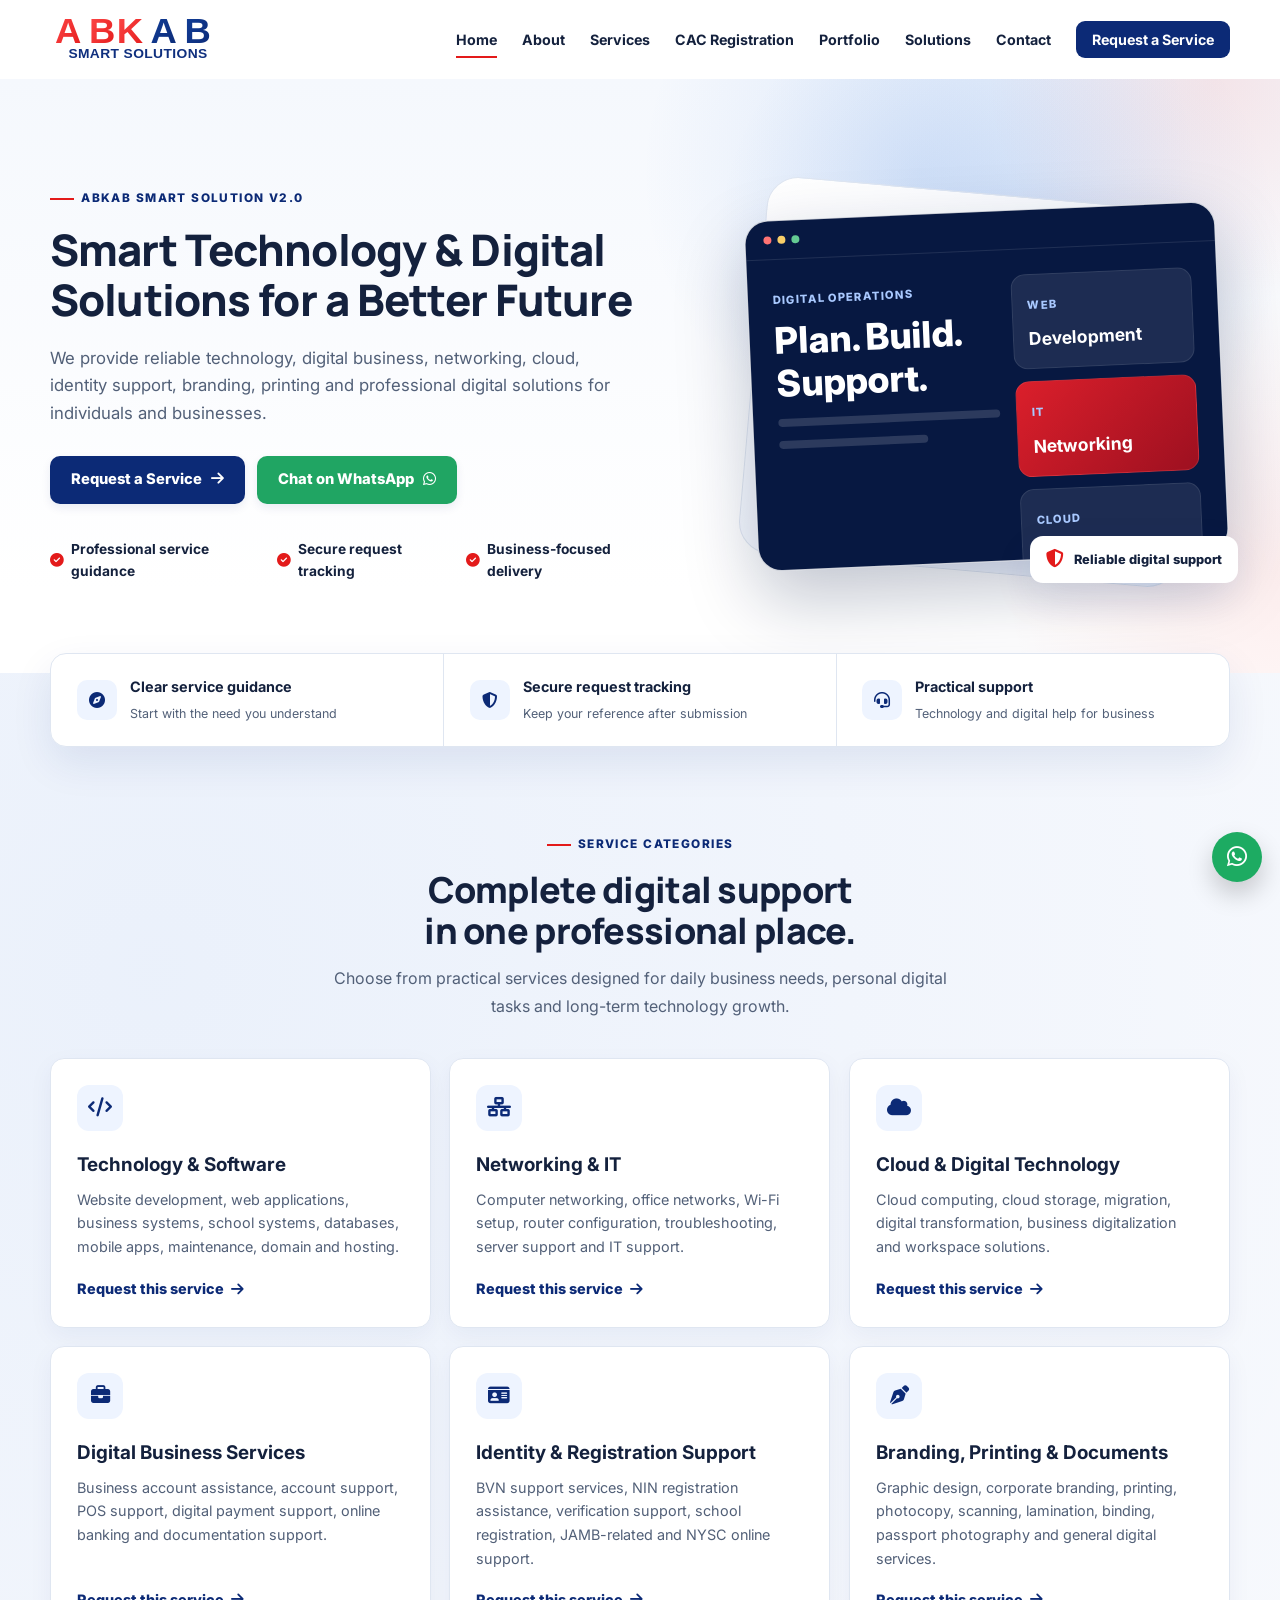
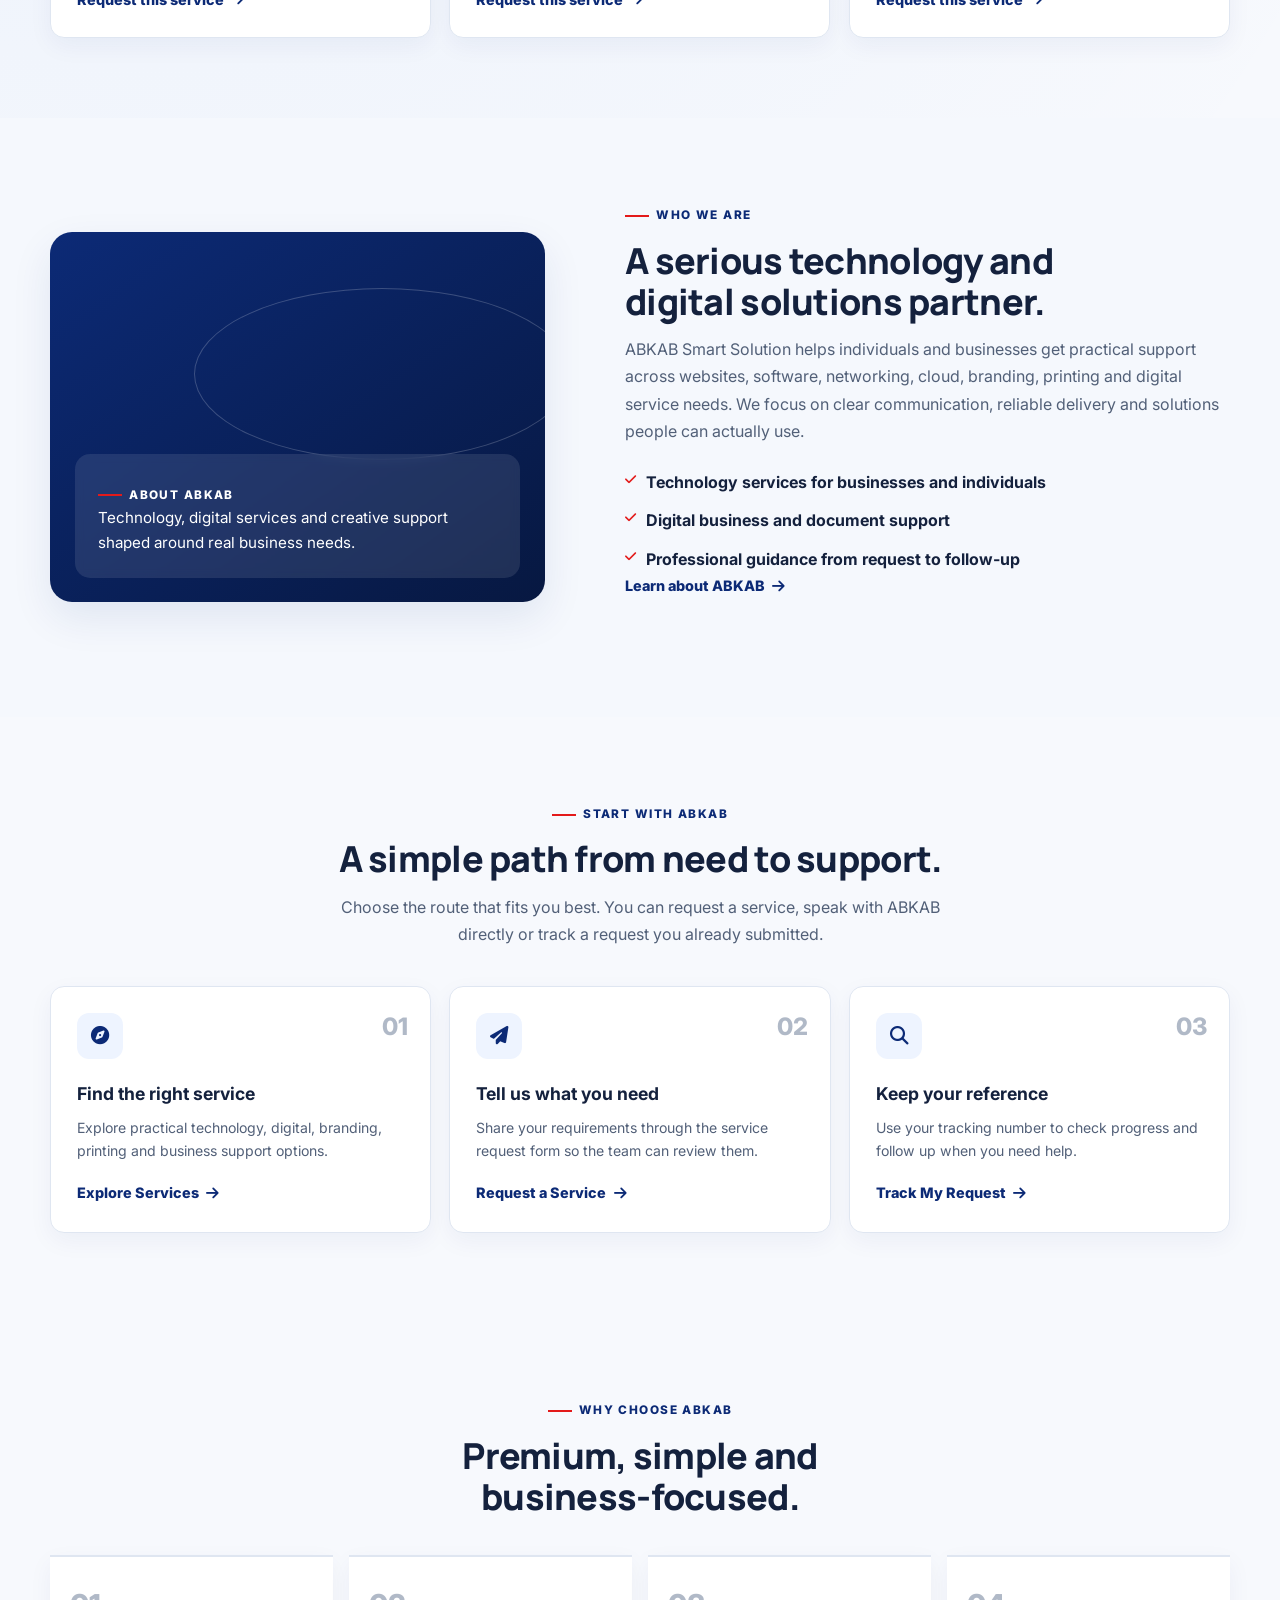
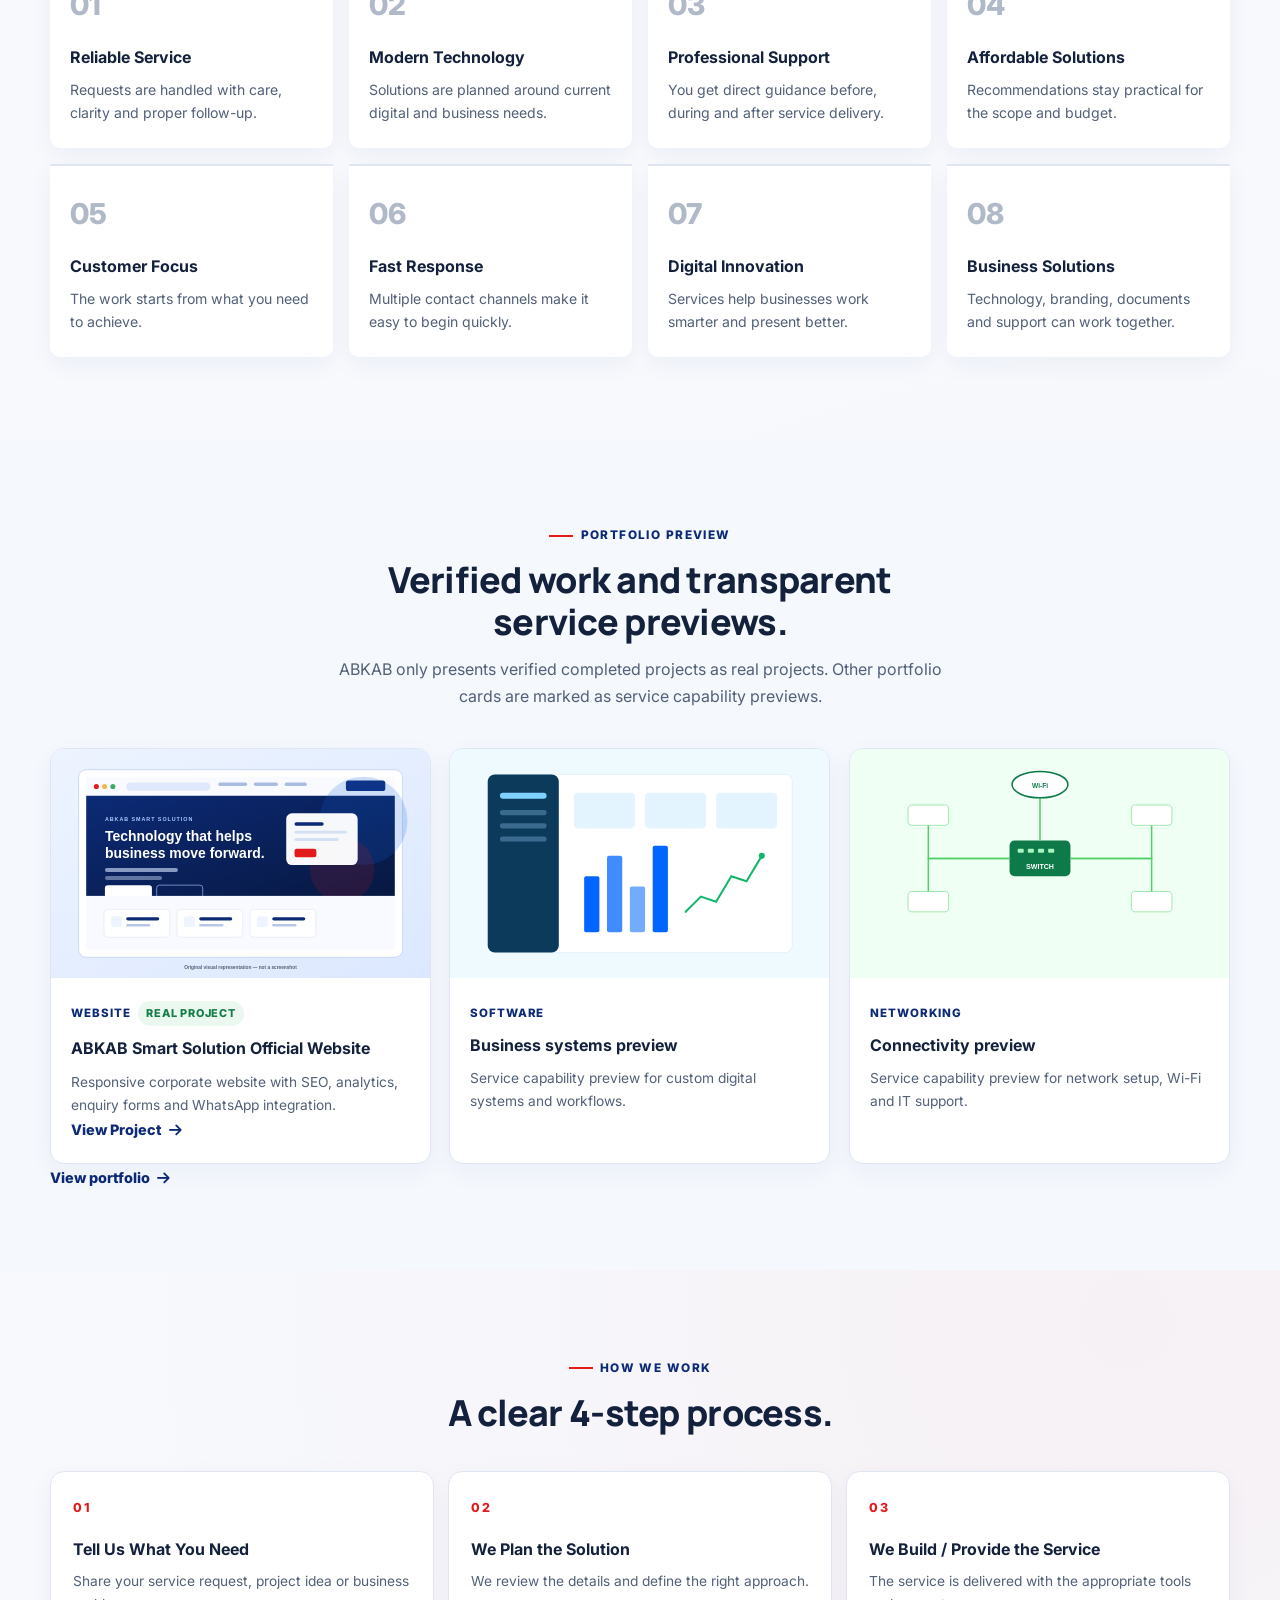
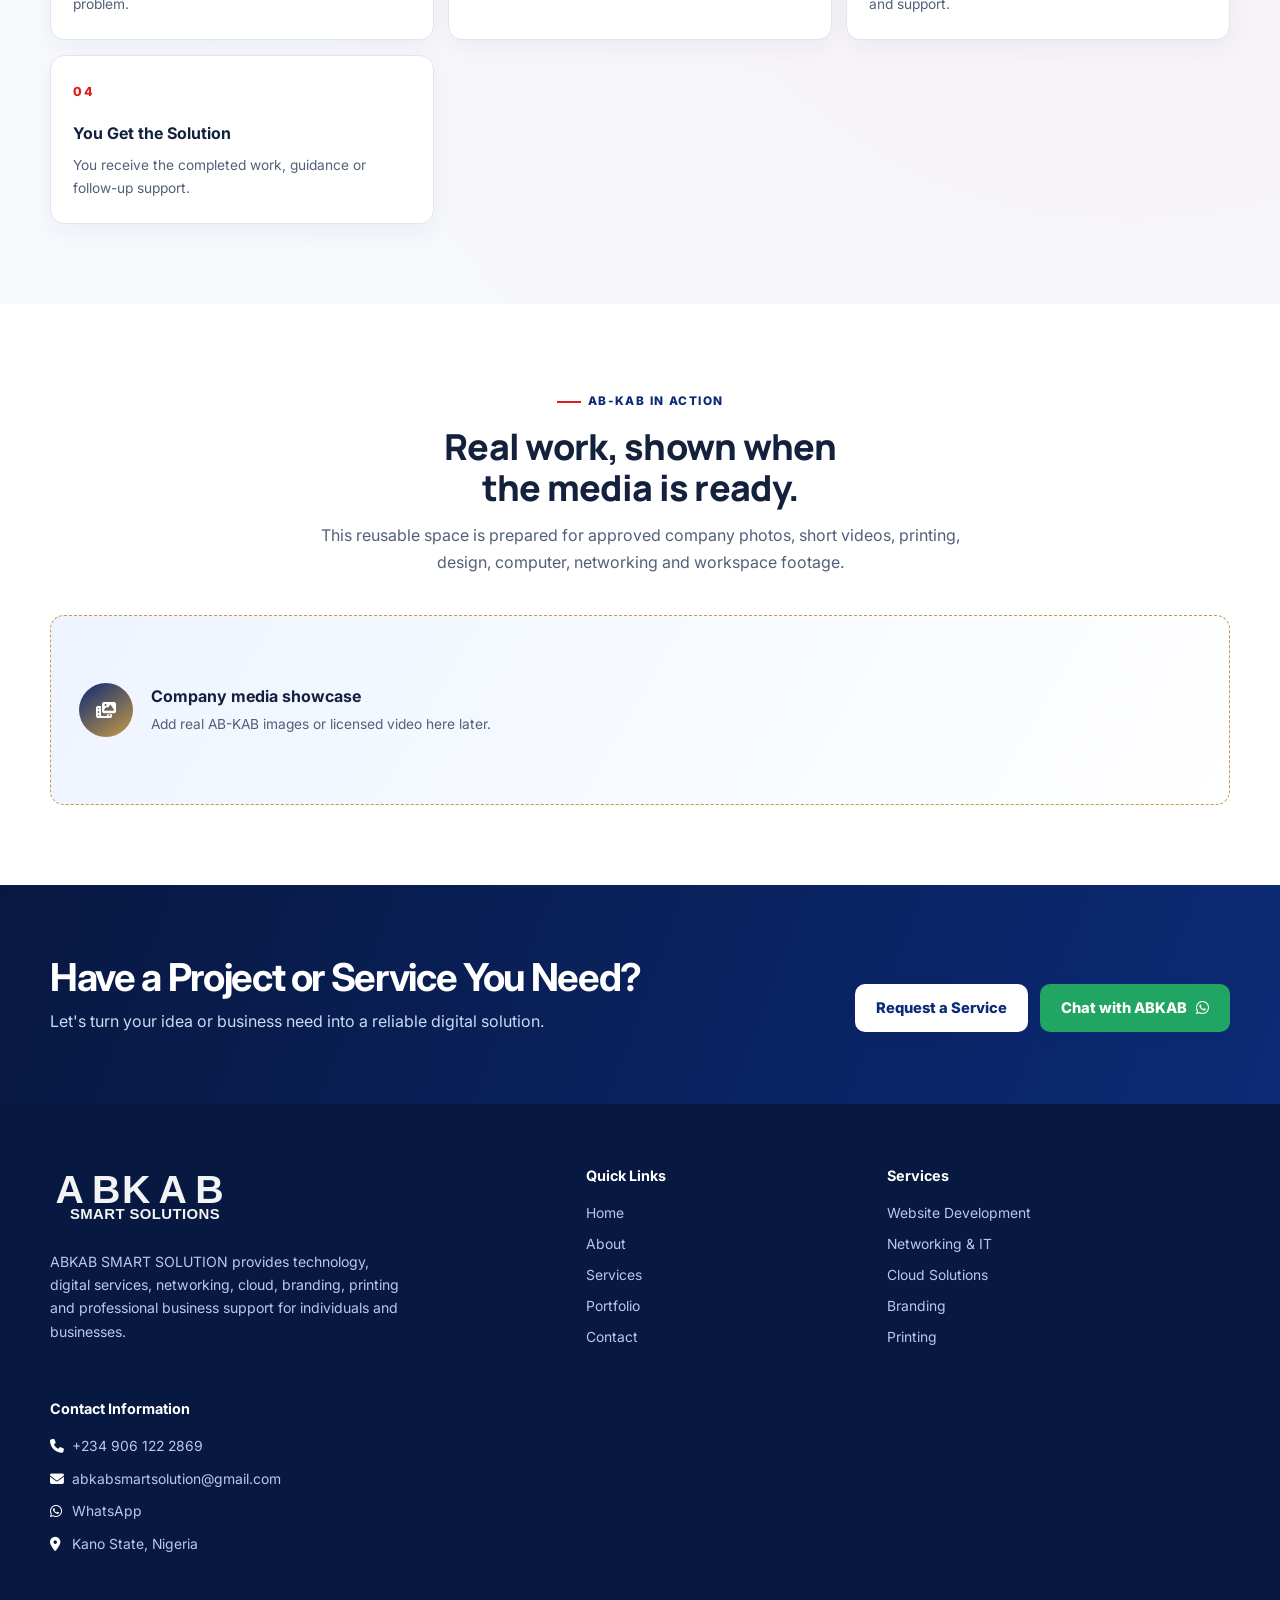
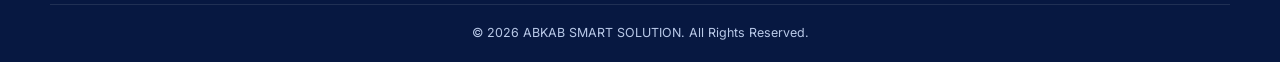
==== commit 75b35a89: "Build ABKAB customer acquisition flow" ====
--- a/ABKAB-SMART-SOLUTION/index.html
+++ b/ABKAB-SMART-SOLUTION/index.html
@@ -59,7 +59,7 @@
 <p class="hero-copy">We provide reliable technology, digital business, networking, cloud, identity support, branding, printing and professional digital solutions for individuals and businesses.</p>
 <div class="hero-actions">
 <a class="btn btn-primary" href="request.html?service=website">Request a Service <i class="fas fa-arrow-right"></i></a>
-<a class="btn btn-secondary" href="services.html">Explore Our Services <i class="fas fa-arrow-right"></i></a>
+<a class="btn btn-whatsapp" href="https://wa.me/2349061222869" target="_blank" rel="noopener">Chat on WhatsApp <i class="fab fa-whatsapp"></i></a>
 </div>
 <div class="hero-trust hero-trust-grid" aria-label="Trust indicators">
 <span><i class="fas fa-check-circle"></i> Professional service guidance</span>
@@ -128,6 +128,16 @@
 </div>
 </div>
 </section>
+<section class="section acquisition-path" aria-labelledby="acquisitionPathTitle">
+<div class="container">
+<div class="section-heading centered"><span class="eyebrow">Start with ABKAB</span><h2 id="acquisitionPathTitle">A simple path from need to support.</h2><p>Choose the route that fits you best. You can request a service, speak with ABKAB directly or track a request you already submitted.</p></div>
+<div class="acquisition-grid">
+<article class="acquisition-card"><span class="acquisition-number">01</span><i class="fas fa-compass"></i><h3>Find the right service</h3><p>Explore practical technology, digital, branding, printing and business support options.</p><a class="text-link" href="services.html">Explore Services <i class="fas fa-arrow-right"></i></a></article>
+<article class="acquisition-card"><span class="acquisition-number">02</span><i class="fas fa-paper-plane"></i><h3>Tell us what you need</h3><p>Share your requirements through the service request form so the team can review them.</p><a class="text-link" href="request.html">Request a Service <i class="fas fa-arrow-right"></i></a></article>
+<article class="acquisition-card"><span class="acquisition-number">03</span><i class="fas fa-magnifying-glass"></i><h3>Keep your reference</h3><p>Use your tracking number to check progress and follow up when you need help.</p><a class="text-link" href="track-request.html">Track My Request <i class="fas fa-arrow-right"></i></a></article>
+</div>
+</div>
+</section>
 <section class="section">
 <div class="container">
 <div class="section-heading centered"><span class="eyebrow">Why choose ABKAB</span><h2>Premium, simple and business-focused.</h2></div>
--- a/ABKAB-SMART-SOLUTION/css/style.css
+++ b/ABKAB-SMART-SOLUTION/css/style.css
@@ -59,6 +59,9 @@
 @media(max-width:850px){.cac-layout{grid-template-columns:1fr}.trust-grid{grid-template-columns:repeat(2,1fr)}.cac-sidebar{position:static}}
 @media(max-width:560px){.trust-grid,.upload-grid{grid-template-columns:1fr}.success-panel{padding:26px 20px}}
 @media(prefers-color-scheme:dark){.field-error{color:#f87171}.field.is-invalid input,.field.is-invalid select,.field.is-invalid textarea,.upload-card.is-invalid input{border-color:#f87171}}
+.acquisition-grid{display:grid;grid-template-columns:repeat(3,1fr);gap:18px}.acquisition-card{position:relative;padding:26px;border:1px solid var(--line);border-radius:var(--radius);background:var(--card);box-shadow:0 8px 24px rgba(12,42,118,.05);transition:transform .2s,box-shadow .2s,border-color .2s}.acquisition-card:hover{transform:translateY(-5px);border-color:var(--secondary);box-shadow:var(--shadow-hover)}.acquisition-card>i{display:grid;place-items:center;width:46px;height:46px;border-radius:12px;background:var(--pale);color:var(--primary);font-size:1.15rem}.acquisition-number{position:absolute;top:20px;right:22px;color:var(--text-muted);font-size:1.5rem;font-weight:800;opacity:.55}.acquisition-card h3{margin-top:20px;color:var(--ink);font-size:1.1rem}.acquisition-card p{margin:8px 0 17px;font-size:.88rem}.tracking-followup{margin-top:24px;padding:22px;border:1px solid var(--line);border-radius:var(--radius-sm);background:var(--surface-alt)}.tracking-followup h3{color:var(--ink);font-size:1.05rem}.tracking-followup p{margin-top:6px;font-size:.86rem}
+@media(max-width:850px){.acquisition-grid{grid-template-columns:1fr 1fr}}
+@media(max-width:560px){.acquisition-grid{grid-template-columns:1fr}.tracking-followup .tracking-card-actions{align-items:stretch;flex-direction:column}.tracking-followup .btn{width:100%}}
 /* Service request portal */
 .service-portal-grid .service-detail{display:flex;flex-direction:column}.service-portal-grid .service-detail ul{margin-bottom:22px}.service-portal-grid .service-detail .btn{align-self:flex-start;margin-top:auto}.request-hero-grid{display:grid;grid-template-columns:1fr 300px;gap:36px;align-items:center}.request-summary{display:grid;grid-template-columns:auto 1fr;gap:8px 13px;padding:22px;border:1px solid var(--line);border-radius:var(--radius);background:var(--card);box-shadow:var(--shadow)}.request-summary span{display:grid;place-items:center;width:58px;height:26px;border-radius:999px;background:var(--pale);color:var(--primary);font-size:.7rem;font-weight:800;text-transform:uppercase}.request-summary strong{align-self:center;color:var(--ink);font-size:.86rem}.request-layout{display:grid;grid-template-columns:1fr 320px;gap:28px;align-items:start}.request-form fieldset{min-width:0;margin:26px 0 0;padding:0;border:0}.request-form legend{width:100%;padding-bottom:12px;border-bottom:1px solid var(--line);color:var(--ink);font-size:1.02rem;font-weight:800}.checkbox-grid{display:grid;grid-template-columns:repeat(2,1fr);gap:10px}.check-option{display:flex;align-items:center;gap:9px;padding:11px 12px;border:1px solid var(--line);border-radius:10px;background:var(--surface-alt);color:var(--ink);font-size:.83rem;font-weight:700}.check-option input{width:auto;accent-color:var(--navy)}.request-reference{margin-top:16px;color:var(--ink);font-weight:800}.request-sidebar{top:100px}
 @media(max-width:850px){.request-hero-grid,.request-layout{grid-template-columns:1fr}.request-summary{max-width:520px}.request-sidebar{position:static}}
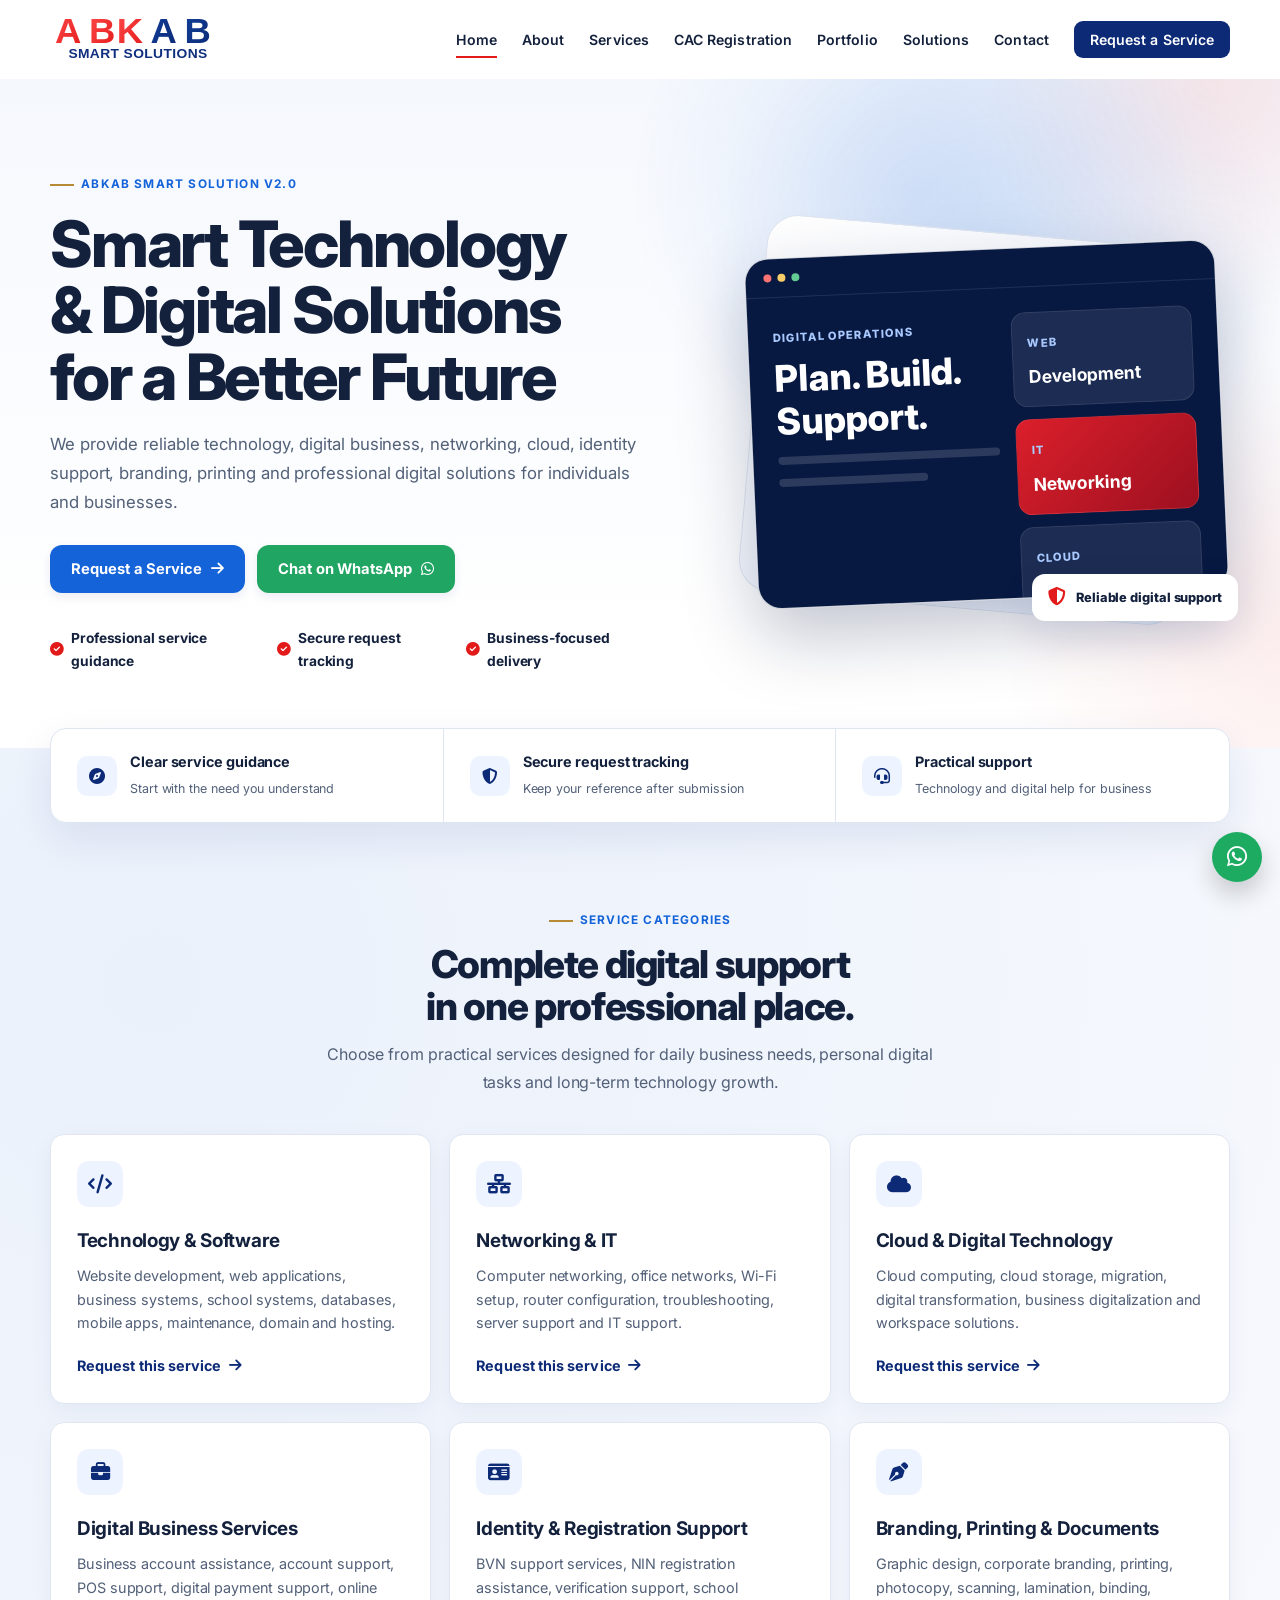
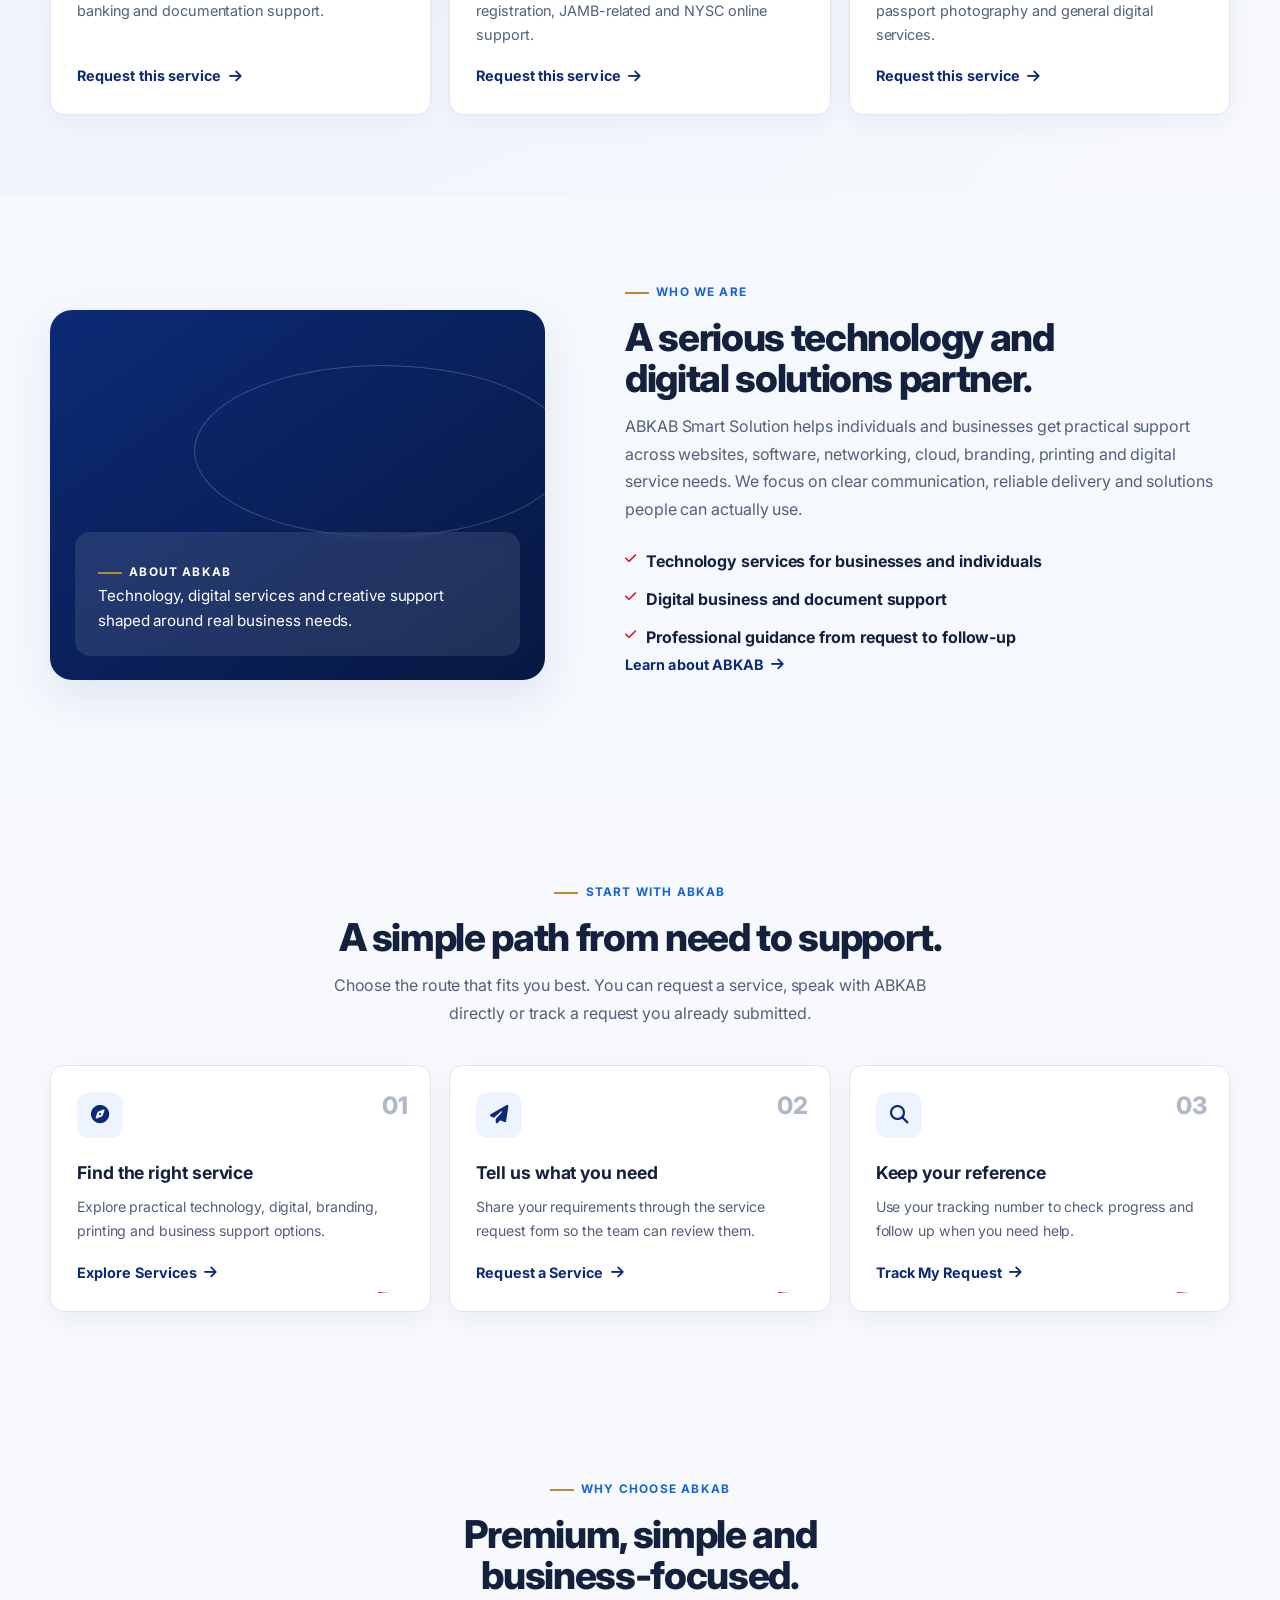
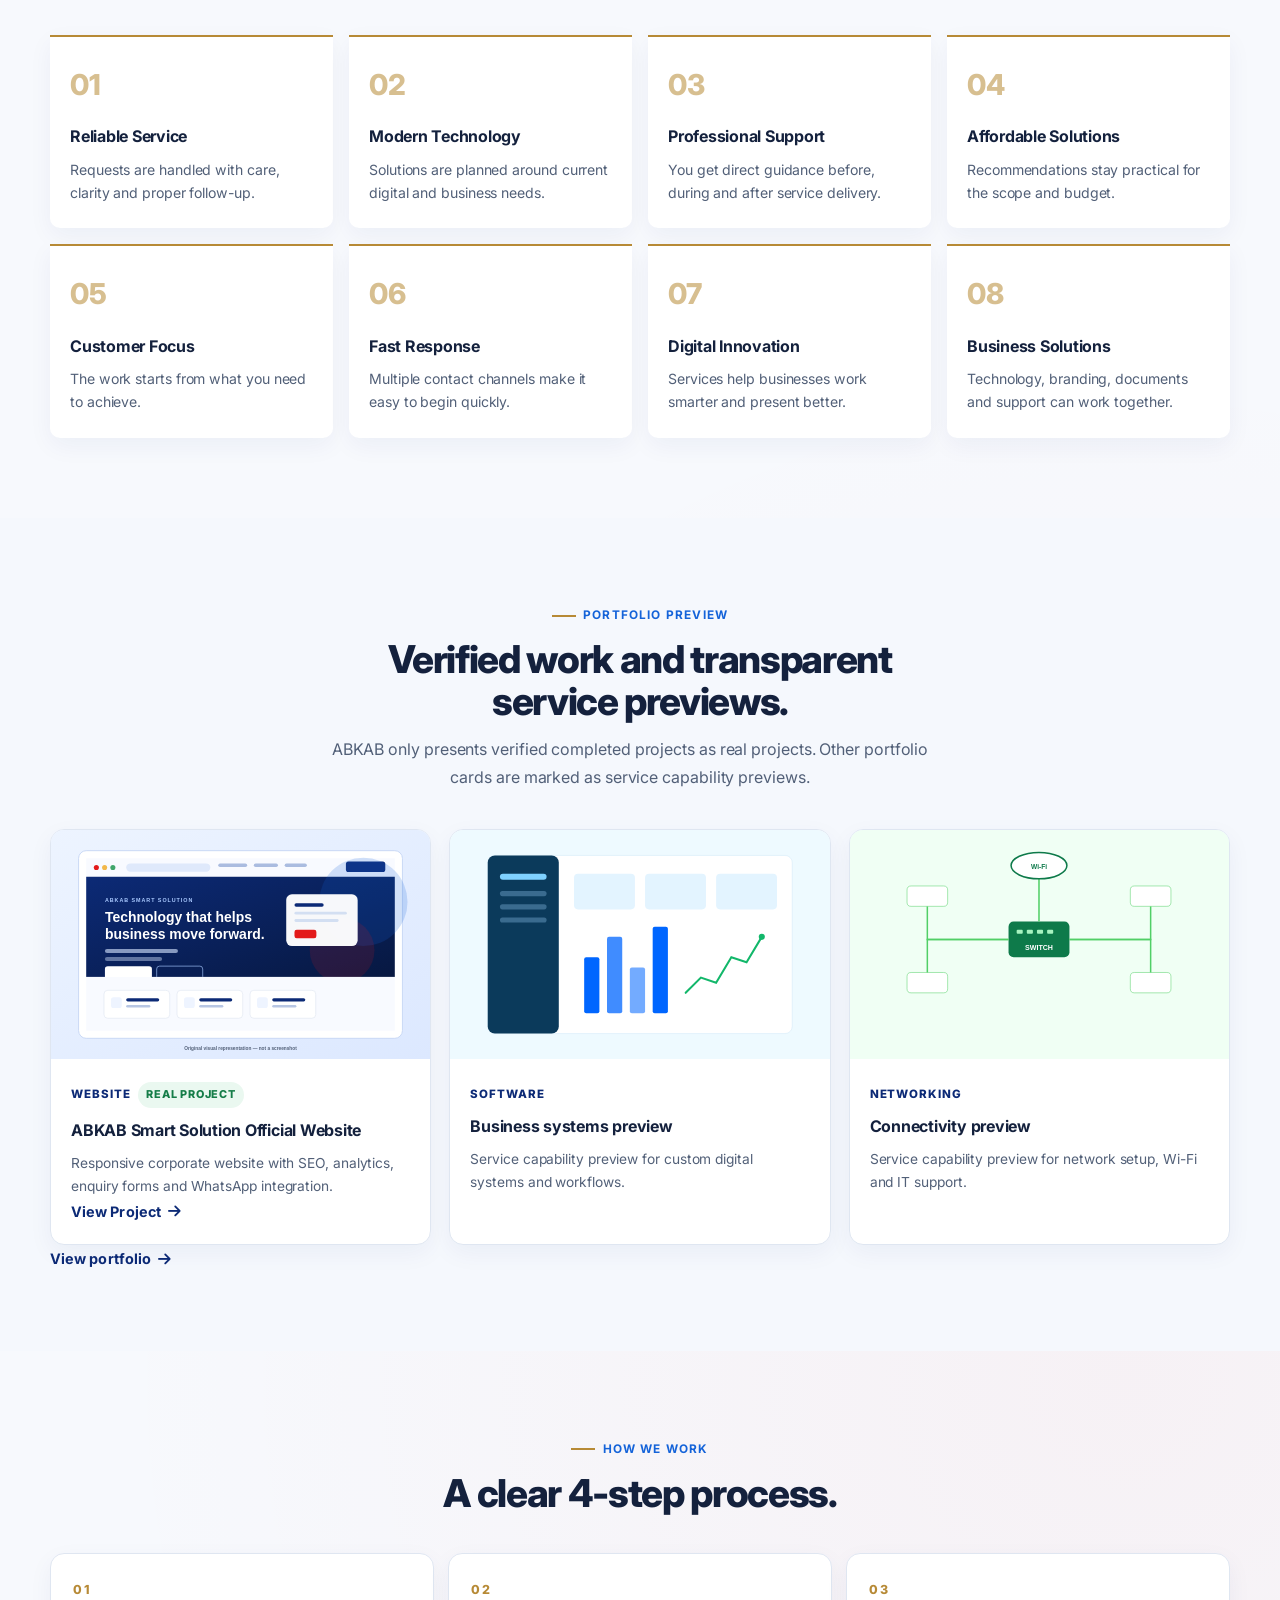
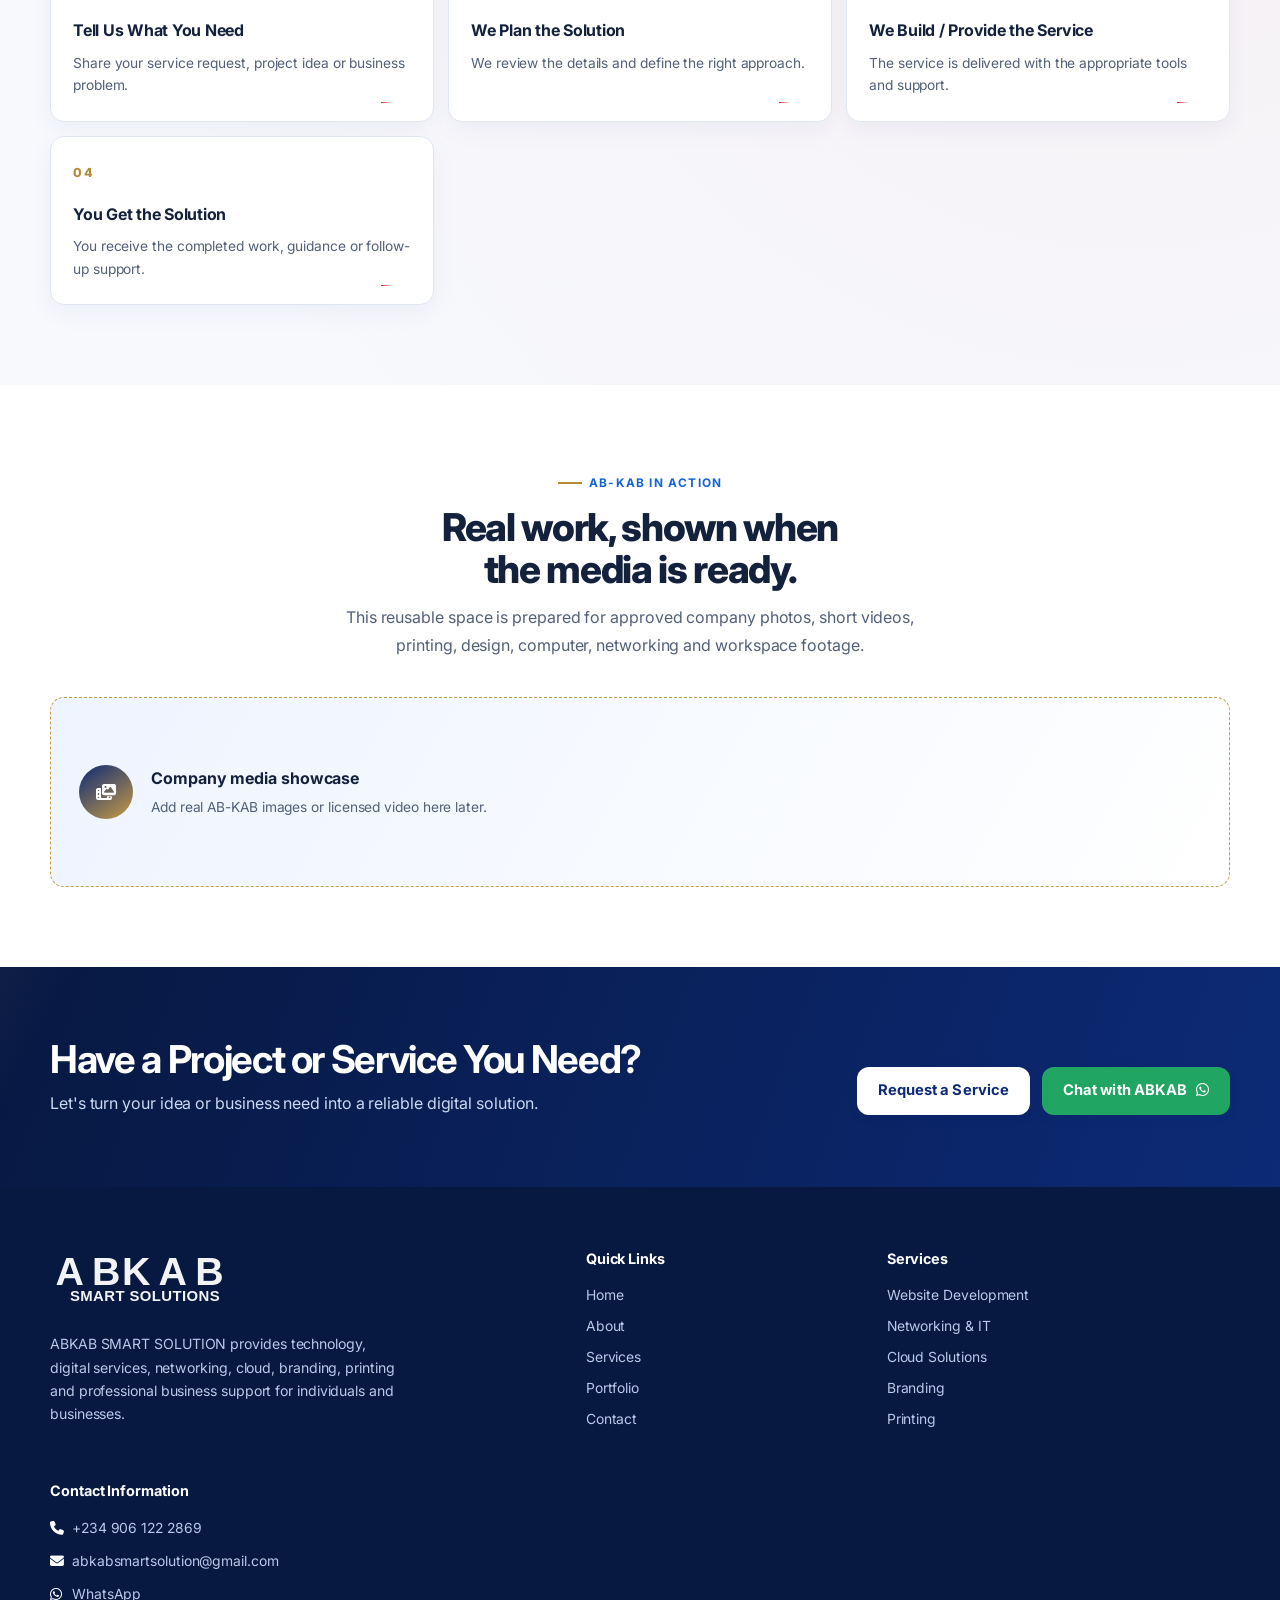
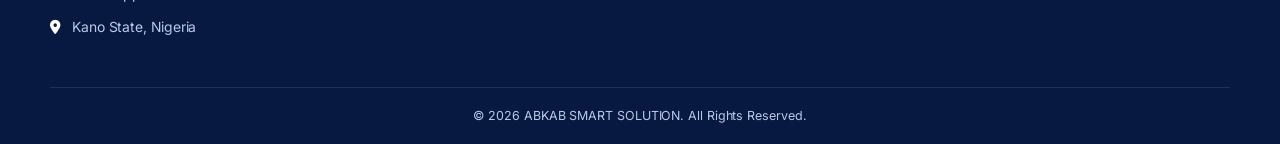
==== commit 784b9ee9: "Updated Website" ====
--- a/ABKAB-SMART-SOLUTION/index.html
+++ b/ABKAB-SMART-SOLUTION/index.html
@@ -25,7 +25,7 @@
 <meta name="theme-color" content="#0c2a76">
 <link rel="preconnect" href="https://fonts.googleapis.com">
 <link rel="preconnect" href="https://fonts.gstatic.com" crossorigin>
-<link href="https://fonts.googleapis.com/css2?family=Inter:wght@400;500;600;700;800&amp;family=Manrope:wght@400;500;600;700;800&amp;display=swap" rel="stylesheet">
+<link href="https://fonts.googleapis.com/css2?family=Inter:wght@400;500;600;700;800&amp;display=swap" rel="stylesheet">
 <link rel="stylesheet" href="https://cdnjs.cloudflare.com/ajax/libs/font-awesome/6.4.0/css/all.min.css">
 <link rel="stylesheet" href="css/style.css">
 <script type="application/ld+json">{"@context":"https://schema.org","@graph":[{"@type":"Organization","@id":"https://www.abkabsmartsolution.site/#organization","name":"ABKAB Smart Solution","url":"https://www.abkabsmartsolution.site/","logo":"https://www.abkabsmartsolution.site/images/logo.svg","email":"abkabsmartsolution@gmail.com","telephone":"+2349061222869","areaServed":"Nigeria","sameAs":["https://wa.me/2349061222869"]},{"@type":"WebSite","@id":"https://www.abkabsmartsolution.site/#website","name":"ABKAB Smart Solution","url":"https://www.abkabsmartsolution.site/","publisher":{"@id":"https://www.abkabsmartsolution.site/#organization"}}]}</script>
--- a/ABKAB-SMART-SOLUTION/css/style.css
+++ b/ABKAB-SMART-SOLUTION/css/style.css
@@ -1,7 +1,7 @@
 /* ABKAB SMART SOLUTION — design system */
 :root{
   /* Brand hues (unchanged identity) */
-  --navy:#0c2a76;--navy-950:#071841;--blue:#1463d9;--red:#e31a1a;
+  --navy:#0c2a76;--navy-950:#071841;--blue:#1463d9;--red:#e31a1a;--gold:#b78a36;
   /* Semantic tokens — light theme */
   --bg:#f7f9fd;--surface:#fff;--surface-alt:#f5f8fd;--pale:#eef4ff;
   --text:#526078;--text-muted:#71809a;--ink:#14213d;--line:#dfe6f1;
@@ -9,7 +9,7 @@
   --header-bg:rgba(255,255,255,.94);--card:#fff;--input-bg:#fff;--input-border:#cdd8e9;
   --shadow:0 16px 42px rgba(12,42,118,.09);--shadow-hover:0 22px 48px rgba(12,42,118,.13);
   --focus-ring:#72a6ff;
-  --radius:14px;--radius-sm:10px;--font:'Inter',Arial,sans-serif;--heading-font:'Manrope',Arial,sans-serif;color-scheme:light}
+  --radius:14px;--radius-sm:10px;--font:Inter,system-ui,-apple-system,BlinkMacSystemFont,"Segoe UI",sans-serif;--heading-font:var(--font);color-scheme:light}
 @media(prefers-color-scheme:dark){:root{
   --bg:#0a1224;--surface:#0f1a33;--surface-alt:#0c1730;--pale:#152447;
   --text:#b6c4dd;--text-muted:#8b9abb;--ink:#eaf0fb;--line:#24345c;
@@ -136,3 +136,7 @@
 @media(prefers-reduced-motion:reduce){body,.hero-art,.hero-actions,.hero-trust{animation:none!important}}
 .container,.section-heading,.trust-card,.contact-option,.service-detail,.mini-service,.project-card{min-width:0}.section-heading h1,.section-heading h2,.hero h1{overflow-wrap:anywhere}
 @media(max-width:560px){.container{width:min(1180px,calc(100% - 28px))}}
+.body-text,.section-heading p,.hero-copy{font-weight:400}.body-text strong,.section-heading p strong{font-weight:600}body{font-weight:400;letter-spacing:-.005em}h1,h2,h3,h4{font-family:var(--heading-font)}.section-heading h1,.section-heading h2,.hero h1{font-family:var(--heading-font);font-weight:800;letter-spacing:-.035em;line-height:1.08}.section-heading h1{font-size:clamp(2.15rem,4.5vw,3.55rem)}.section-heading h2{font-size:clamp(1.75rem,3vw,2.65rem)}.hero h1{max-width:14ch;font-size:clamp(2.45rem,5vw,4.25rem);line-height:1.04}.hero-copy,.section-heading p{max-width:62ch;color:var(--text);line-height:1.72}.eyebrow{color:var(--blue);font-weight:700;letter-spacing:.1em}.eyebrow::before{background:var(--gold)}.text-link{font-weight:700;letter-spacing:.005em}.main-nav a{font-size:.88rem;font-weight:600;letter-spacing:.005em}.btn{border-radius:12px;font-weight:700;letter-spacing:.005em}.btn-primary{background:var(--blue)}.btn-primary:hover{background:var(--navy)}.btn-secondary{border-color:rgba(12,42,118,.28);color:var(--navy)}.btn-whatsapp{font-weight:700}.service-card h3,.service-detail h2,.mini-service h3,.project-info h3,.process-step h3,.reason h3,.trust-card h2{font-weight:700;letter-spacing:-.015em}.service-card p,.service-detail>p,.mini-service p,.project-info p,.process-step p,.reason p,.trust-card p{font-weight:400;line-height:1.65}.reason-number,.process-step::before{color:var(--gold)}.reason{border-top-color:var(--gold)}.form-intro h2,.request-result h2,.admin-title h1{font-weight:700;letter-spacing:-.02em}.field label{font-weight:600;letter-spacing:.005em}.site-footer{font-weight:400}.site-footer h3{font-weight:700}
+@media(max-width:560px){.hero h1{max-width:15ch;font-size:clamp(2.2rem,10vw,3rem);line-height:1.08}.section-heading h1{font-size:clamp(2rem,9vw,2.75rem)}.section-heading h2{font-size:clamp(1.65rem,7.5vw,2.15rem)}.hero-copy,.section-heading p{line-height:1.65}.btn{font-size:.9rem}}
+.reveal{transition:opacity .6s cubic-bezier(.22,.61,.36,1),transform .6s cubic-bezier(.22,.61,.36,1);transition-delay:var(--reveal-delay,0ms);will-change:opacity,transform}.reveal.in-view{will-change:auto}.hero-art,.solution-window,.floating-note,.service-card,.service-detail,.mini-service,.project-card,.reason,.process-step,.trust-card,.acquisition-card,.cta-band,.whatsapp-float{backface-visibility:hidden}.text-link i,.btn i{transition:transform .25s ease}.text-link:hover i,.btn:hover i{transform:translateX(3px)}.cta-band{position:relative;overflow:hidden}.cta-band::before{position:absolute;inset:-100% 35% auto -10%;height:320%;pointer-events:none;content:'';background:linear-gradient(105deg,transparent 35%,rgba(255,255,255,.08) 50%,transparent 65%);transform:translateX(-55%) rotate(12deg);animation:abkab-cta-sheen 10s ease-in-out infinite}.cta-band>.container{position:relative;z-index:1}.process-step::after,.acquisition-card::after{position:absolute;right:18px;bottom:18px;width:34px;height:1px;background:linear-gradient(90deg,var(--accent),transparent);content:'';transform:scaleX(.35);transform-origin:left;transition:transform .35s ease}.process-step:hover::after,.acquisition-card:hover::after{transform:scaleX(1)}.admin-stat{transition:transform .25s ease,box-shadow .25s ease}.admin-stat:hover{transform:translateY(-3px);box-shadow:var(--shadow-hover)}@keyframes abkab-cta-sheen{0%,65%{transform:translateX(-55%) rotate(12deg)}85%,100%{transform:translateX(55%) rotate(12deg)}}
+@media(prefers-reduced-motion:reduce){.reveal{transition:none!important;transition-delay:0!important}.cta-band::before{animation:none!important}.text-link i,.btn i{transition:none!important}.process-step::after,.acquisition-card::after{transition:none!important}}
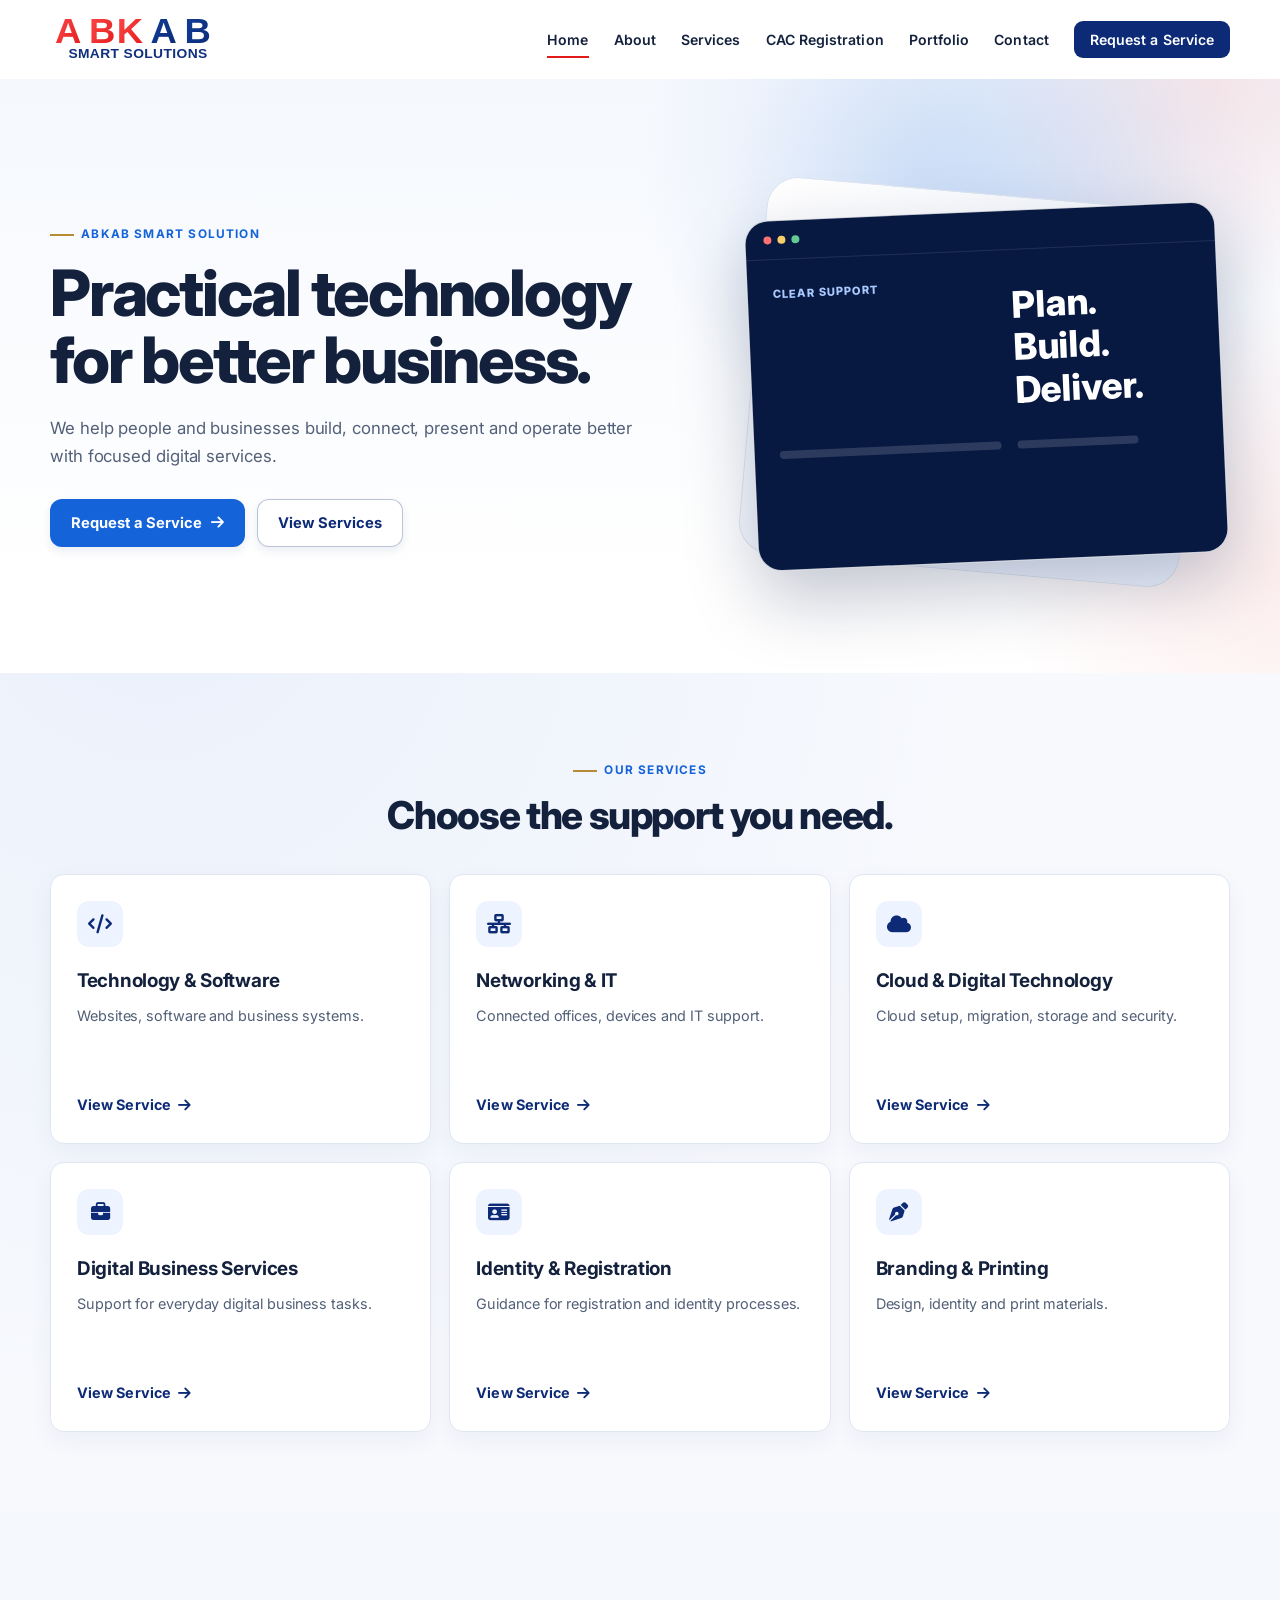
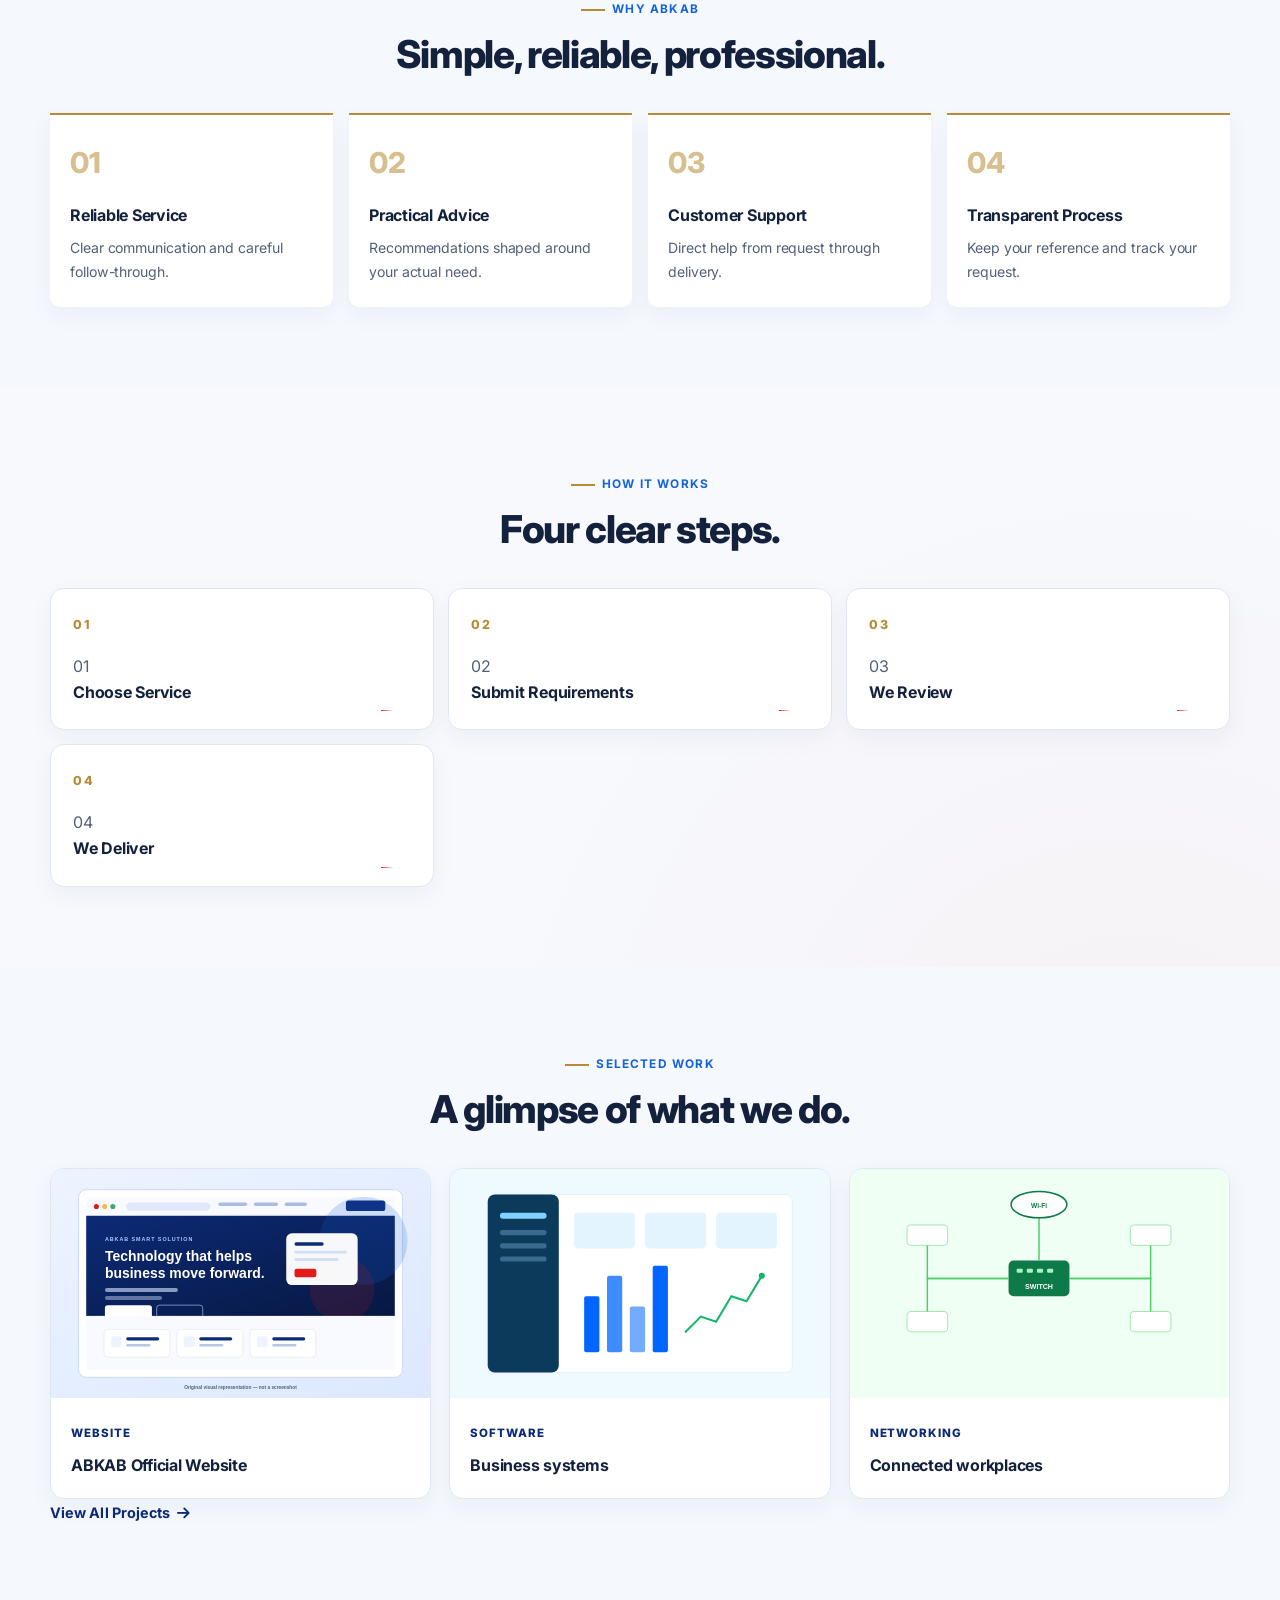
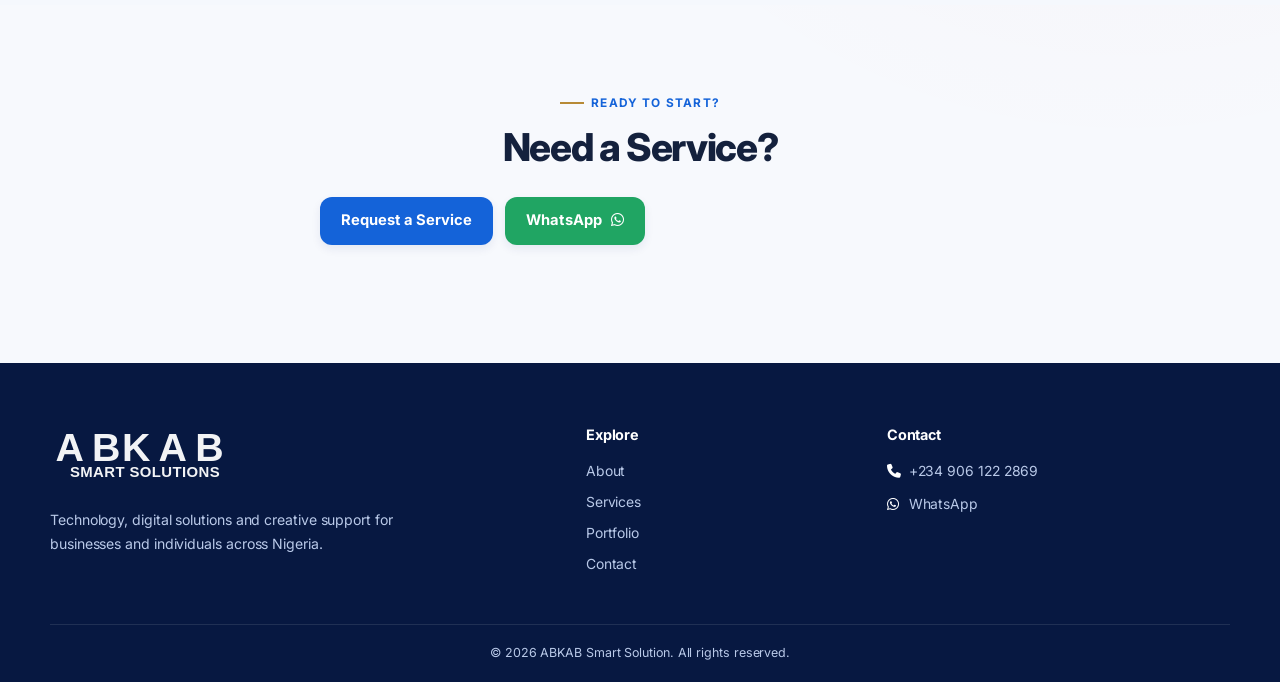
==== commit 0c296313: "Updated Website" ====
--- a/ABKAB-SMART-SOLUTION/index.html
+++ b/ABKAB-SMART-SOLUTION/index.html
@@ -1,204 +1,30 @@
 <!doctype html>
 <html lang="en">
 <head>
-<script async src="https://www.googletagmanager.com/gtag/js?id=G-LSYRQ91L4M"></script>
-<script>window.dataLayer=window.dataLayer||[];function gtag(){dataLayer.push(arguments)}gtag('js',new Date());gtag('config','G-LSYRQ91L4M');</script>
-<meta charset="utf-8">
-<meta name="viewport" content="width=device-width,initial-scale=1">
-<meta name="author" content="ABKAB Smart Solution">
-<title>ABKAB Smart Solution V2.0 | Smart Technology & Digital Solutions</title>
-<meta name="description" content="ABKAB Smart Solution provides technology services, website development, software development, networking, cloud solutions, digital services, business support, branding and printing.">
-<meta name="robots" content="index, follow, max-image-preview:large, max-snippet:-1, max-video-preview:-1">
-<link rel="canonical" href="https://www.abkabsmartsolution.site/">
-<link rel="icon" href="/images/favicon.svg" type="image/svg+xml">
-<link rel="manifest" href="/site.webmanifest">
-<meta property="og:type" content="website">
-<meta property="og:url" content="https://www.abkabsmartsolution.site/">
-<meta property="og:title" content="ABKAB Smart Solution | Technology & Digital Solutions">
-<meta property="og:description" content="Reliable technology, digital business, networking, cloud, identity support, branding, printing and professional digital solutions.">
-<meta property="og:image" content="https://www.abkabsmartsolution.site/images/abkab-social-preview.jpg">
-<meta property="og:image:width" content="1200">
-<meta property="og:image:height" content="630">
-<meta property="og:image:type" content="image/jpeg">
-<meta property="og:image:alt" content="ABKAB Smart Solution - Technology and Digital Solutions">
-<meta name="twitter:card" content="summary_large_image">
-<meta name="theme-color" content="#0c2a76">
-<link rel="preconnect" href="https://fonts.googleapis.com">
-<link rel="preconnect" href="https://fonts.gstatic.com" crossorigin>
-<link href="https://fonts.googleapis.com/css2?family=Inter:wght@400;500;600;700;800&amp;display=swap" rel="stylesheet">
-<link rel="stylesheet" href="https://cdnjs.cloudflare.com/ajax/libs/font-awesome/6.4.0/css/all.min.css">
-<link rel="stylesheet" href="css/style.css">
-<script type="application/ld+json">{"@context":"https://schema.org","@graph":[{"@type":"Organization","@id":"https://www.abkabsmartsolution.site/#organization","name":"ABKAB Smart Solution","url":"https://www.abkabsmartsolution.site/","logo":"https://www.abkabsmartsolution.site/images/logo.svg","email":"abkabsmartsolution@gmail.com","telephone":"+2349061222869","areaServed":"Nigeria","sameAs":["https://wa.me/2349061222869"]},{"@type":"WebSite","@id":"https://www.abkabsmartsolution.site/#website","name":"ABKAB Smart Solution","url":"https://www.abkabsmartsolution.site/","publisher":{"@id":"https://www.abkabsmartsolution.site/#organization"}}]}</script>
+  <meta charset="utf-8"><meta name="viewport" content="width=device-width,initial-scale=1">
+  <title>ABKAB Smart Solution | Technology &amp; Digital Services</title>
+  <meta name="description" content="ABKAB Smart Solution provides practical technology, digital, cloud, branding and business support for people and businesses.">
+  <link rel="canonical" href="https://www.abkabsmartsolution.site/"><link rel="icon" href="images/favicon.svg" type="image/svg+xml"><link rel="stylesheet" href="https://fonts.googleapis.com/css2?family=Inter:wght@400;500;600;700;800&amp;display=swap"><link rel="stylesheet" href="https://cdnjs.cloudflare.com/ajax/libs/font-awesome/6.4.0/css/all.min.css"><link rel="stylesheet" href="css/style.css">
 </head>
 <body>
-<a class="skip-link" href="#main-content">Skip to content</a>
-<header class="site-header">
-<div class="container nav-container">
-<a class="brand" href="/" aria-label="ABKAB Smart Solution home"><img class="brand-logo-image" src="images/logo.svg" alt="ABKAB Smart Solution"></a>
-<button class="nav-toggle" aria-controls="mainNav" aria-expanded="false" aria-label="Open navigation"><i class="fas fa-bars"></i></button>
-<nav class="main-nav" id="mainNav" aria-label="Primary navigation">
-<ul>
-<li><a class="active" href="/">Home</a></li>
-<li><a href="about.html">About</a></li>
-<li><a href="services.html">Services</a></li>
-<li><a href="cac.html">CAC Registration</a></li>
-<li><a href="portfolio.html">Portfolio</a></li>
-<li><a href="services.html#solutions">Solutions</a></li>
-<li><a href="contact.html">Contact</a></li>
-<li><a class="nav-cta" href="contact.html">Get Started</a></li>
-</ul>
-</nav>
-</div>
-</header>
-<main id="main-content">
-<section class="hero hero-v2">
-<div class="container hero-grid">
-<div>
-<span class="eyebrow">ABKAB SMART SOLUTION V2.0</span>
-<h1>Smart Technology &amp; Digital Solutions for a Better Future</h1>
-<p class="hero-copy">We provide reliable technology, digital business, networking, cloud, identity support, branding, printing and professional digital solutions for individuals and businesses.</p>
-<div class="hero-actions">
-<a class="btn btn-primary" href="request.html?service=website">Request a Service <i class="fas fa-arrow-right"></i></a>
-<a class="btn btn-whatsapp" href="https://wa.me/2349061222869" target="_blank" rel="noopener">Chat on WhatsApp <i class="fab fa-whatsapp"></i></a>
-</div>
-<div class="hero-trust hero-trust-grid" aria-label="Trust indicators">
-<span><i class="fas fa-check-circle"></i> Professional service guidance</span>
-<span><i class="fas fa-check-circle"></i> Secure request tracking</span>
-<span><i class="fas fa-check-circle"></i> Business-focused delivery</span>
-</div>
-</div>
-<div class="hero-art tech-visual" data-media-slot="hero-media" aria-label="Professional technology dashboard visual">
-<div class="solution-window">
-<div class="window-bar"><span></span><span></span><span></span></div>
-<div class="window-body">
-<div>
-<span class="window-label">Digital operations</span>
-<div class="window-title">Plan. Build. Support.</div>
-<div class="window-line"></div>
-<div class="window-line short"></div>
-</div>
-<div class="window-stack">
-<div class="window-card"><span class="window-label">Web</span><strong>Development</strong></div>
-<div class="window-card accent"><span class="window-label">IT</span><strong>Networking</strong></div>
-<div class="window-card"><span class="window-label">Cloud</span><strong>Business ready</strong></div>
-</div>
-</div>
-</div>
-<div class="floating-note"><i class="fas fa-shield-halved"></i> Reliable digital support</div>
-</div>
-</div>
-</section>
-<div class="quick-strip">
-<div class="container quick-grid">
-<div class="quick-item"><i class="fas fa-compass"></i><div><strong>Clear service guidance</strong><span>Start with the need you understand</span></div></div>
-<div class="quick-item"><i class="fas fa-shield-halved"></i><div><strong>Secure request tracking</strong><span>Keep your reference after submission</span></div></div>
-<div class="quick-item"><i class="fas fa-headset"></i><div><strong>Practical support</strong><span>Technology and digital help for business</span></div></div>
-</div>
-</div>
-<section class="section">
-<div class="container">
-<div class="section-heading centered">
-<span class="eyebrow">Service categories</span>
-<h2>Complete digital support in one professional place.</h2>
-<p>Choose from practical services designed for daily business needs, personal digital tasks and long-term technology growth.</p>
-</div>
-<div class="service-grid category-grid">
-<article class="service-card"><i class="fas fa-code service-icon"></i><h3>Technology &amp; Software</h3><p>Website development, web applications, business systems, school systems, databases, mobile apps, maintenance, domain and hosting.</p><a class="text-link" href="request.html?service=website">Request this service <i class="fas fa-arrow-right"></i></a></article>
-<article class="service-card"><i class="fas fa-network-wired service-icon"></i><h3>Networking &amp; IT</h3><p>Computer networking, office networks, Wi-Fi setup, router configuration, troubleshooting, server support and IT support.</p><a class="text-link" href="request.html?service=networking">Request this service <i class="fas fa-arrow-right"></i></a></article>
-<article class="service-card"><i class="fas fa-cloud service-icon"></i><h3>Cloud &amp; Digital Technology</h3><p>Cloud computing, cloud storage, migration, digital transformation, business digitalization and workspace solutions.</p><a class="text-link" href="request.html?service=networking">Request this service <i class="fas fa-arrow-right"></i></a></article>
-<article class="service-card"><i class="fas fa-briefcase service-icon"></i><h3>Digital Business Services</h3><p>Business account assistance, account support, POS support, digital payment support, online banking and documentation support.</p><a class="text-link" href="request.html?service=digital">Request this service <i class="fas fa-arrow-right"></i></a></article>
-<article class="service-card"><i class="fas fa-id-card service-icon"></i><h3>Identity &amp; Registration Support</h3><p>BVN support services, NIN registration assistance, verification support, school registration, JAMB-related and NYSC online support.</p><a class="text-link" href="request.html?service=digital">Request this service <i class="fas fa-arrow-right"></i></a></article>
-<article class="service-card"><i class="fas fa-pen-nib service-icon"></i><h3>Branding, Printing &amp; Documents</h3><p>Graphic design, corporate branding, printing, photocopy, scanning, lamination, binding, passport photography and general digital services.</p><a class="text-link" href="request.html?service=branding">Request this service <i class="fas fa-arrow-right"></i></a></article>
-</div>
-</div>
-</section>
-<section class="section section-soft">
-<div class="container about-grid">
-<div class="about-panel"><div class="about-panel-content"><span class="eyebrow" style="color:#fff">About ABKAB</span><p>Technology, digital services and creative support shaped around real business needs.</p></div></div>
-<div class="section-heading">
-<span class="eyebrow">Who we are</span>
-<h2>A serious technology and digital solutions partner.</h2>
-<p>ABKAB Smart Solution helps individuals and businesses get practical support across websites, software, networking, cloud, branding, printing and digital service needs. We focus on clear communication, reliable delivery and solutions people can actually use.</p>
-<ul class="check-list">
-<li><i class="fas fa-check"></i>Technology services for businesses and individuals</li>
-<li><i class="fas fa-check"></i>Digital business and document support</li>
-<li><i class="fas fa-check"></i>Professional guidance from request to follow-up</li>
-</ul>
-<a class="text-link" href="about.html">Learn about ABKAB <i class="fas fa-arrow-right"></i></a>
-</div>
-</div>
-</section>
-<section class="section acquisition-path" aria-labelledby="acquisitionPathTitle">
-<div class="container">
-<div class="section-heading centered"><span class="eyebrow">Start with ABKAB</span><h2 id="acquisitionPathTitle">A simple path from need to support.</h2><p>Choose the route that fits you best. You can request a service, speak with ABKAB directly or track a request you already submitted.</p></div>
-<div class="acquisition-grid">
-<article class="acquisition-card"><span class="acquisition-number">01</span><i class="fas fa-compass"></i><h3>Find the right service</h3><p>Explore practical technology, digital, branding, printing and business support options.</p><a class="text-link" href="services.html">Explore Services <i class="fas fa-arrow-right"></i></a></article>
-<article class="acquisition-card"><span class="acquisition-number">02</span><i class="fas fa-paper-plane"></i><h3>Tell us what you need</h3><p>Share your requirements through the service request form so the team can review them.</p><a class="text-link" href="request.html">Request a Service <i class="fas fa-arrow-right"></i></a></article>
-<article class="acquisition-card"><span class="acquisition-number">03</span><i class="fas fa-magnifying-glass"></i><h3>Keep your reference</h3><p>Use your tracking number to check progress and follow up when you need help.</p><a class="text-link" href="track-request.html">Track My Request <i class="fas fa-arrow-right"></i></a></article>
-</div>
-</div>
-</section>
-<section class="section">
-<div class="container">
-<div class="section-heading centered"><span class="eyebrow">Why choose ABKAB</span><h2>Premium, simple and business-focused.</h2></div>
-<div class="reason-grid why-grid">
-<article class="reason"><span class="reason-number">01</span><h3>Reliable Service</h3><p>Requests are handled with care, clarity and proper follow-up.</p></article>
-<article class="reason"><span class="reason-number">02</span><h3>Modern Technology</h3><p>Solutions are planned around current digital and business needs.</p></article>
-<article class="reason"><span class="reason-number">03</span><h3>Professional Support</h3><p>You get direct guidance before, during and after service delivery.</p></article>
-<article class="reason"><span class="reason-number">04</span><h3>Affordable Solutions</h3><p>Recommendations stay practical for the scope and budget.</p></article>
-<article class="reason"><span class="reason-number">05</span><h3>Customer Focus</h3><p>The work starts from what you need to achieve.</p></article>
-<article class="reason"><span class="reason-number">06</span><h3>Fast Response</h3><p>Multiple contact channels make it easy to begin quickly.</p></article>
-<article class="reason"><span class="reason-number">07</span><h3>Digital Innovation</h3><p>Services help businesses work smarter and present better.</p></article>
-<article class="reason"><span class="reason-number">08</span><h3>Business Solutions</h3><p>Technology, branding, documents and support can work together.</p></article>
-</div>
-</div>
-</section>
-<section class="section section-soft">
-<div class="container">
-<div class="section-heading centered"><span class="eyebrow">Portfolio preview</span><h2>Verified work and transparent service previews.</h2><p>ABKAB only presents verified completed projects as real projects. Other portfolio cards are marked as service capability previews.</p></div>
-<div class="portfolio-preview">
-<article class="project-card"><img src="images/portfolio/abkab-official-website-preview.svg" alt="ABKAB Smart Solution official website preview"><div class="project-info"><span class="project-type">Website</span><span class="project-status">Real Project</span><h3>ABKAB Smart Solution Official Website</h3><p>Responsive corporate website with SEO, analytics, enquiry forms and WhatsApp integration.</p><a class="text-link" href="https://www.abkabsmartsolution.site/" target="_blank" rel="noopener">View Project <i class="fas fa-arrow-right"></i></a></div></article>
-<article class="project-card"><img src="images/portfolio/project-software.svg" alt="Software service capability preview"><div class="project-info"><span class="project-type">Software</span><h3>Business systems preview</h3><p>Service capability preview for custom digital systems and workflows.</p></div></article>
-<article class="project-card"><img src="images/portfolio/project-network.svg" alt="Networking service capability preview"><div class="project-info"><span class="project-type">Networking</span><h3>Connectivity preview</h3><p>Service capability preview for network setup, Wi-Fi and IT support.</p></div></article>
-</div>
-<p class="section-link-row"><a class="text-link" href="portfolio.html">View portfolio <i class="fas fa-arrow-right"></i></a></p>
-</div>
-</section>
-<section class="section" id="solutions">
-<div class="container">
-<div class="section-heading centered"><span class="eyebrow">How we work</span><h2>A clear 4-step process.</h2></div>
-<div class="process-list process-v2">
-<article class="process-step"><h3>Tell Us What You Need</h3><p>Share your service request, project idea or business problem.</p></article>
-<article class="process-step"><h3>We Plan the Solution</h3><p>We review the details and define the right approach.</p></article>
-<article class="process-step"><h3>We Build / Provide the Service</h3><p>The service is delivered with the appropriate tools and support.</p></article>
-<article class="process-step"><h3>You Get the Solution</h3><p>You receive the completed work, guidance or follow-up support.</p></article>
-</div>
-</div>
-</section>
-<section class="section section-soft abkab-in-action" data-media-collection="in-action">
-<div class="container">
-<div class="section-heading centered"><span class="eyebrow">AB-KAB IN ACTION</span><h2>Real work, shown when the media is ready.</h2><p>This reusable space is prepared for approved company photos, short videos, printing, design, computer, networking and workspace footage.</p></div>
-<div class="media-placeholder media-placeholder-wide" data-media-slot="in-action"><i class="fas fa-photo-film"></i><div><strong>Company media showcase</strong><span>Add real AB-KAB images or licensed video here later.</span></div></div>
-</div>
-</section>
-</main>
-<section class="cta-band">
-<div class="container">
-<div><h2>Have a Project or Service You Need?</h2><p>Let's turn your idea or business need into a reliable digital solution.</p></div>
-<div class="hero-actions"><a class="btn btn-light" href="request.html">Request a Service <i class="fas fa-arrow-right"></i></a><a class="btn btn-whatsapp" href="https://wa.me/2349061222869" target="_blank" rel="noopener">Chat with ABKAB <i class="fab fa-whatsapp"></i></a></div>
-</div>
-</section>
-<footer class="site-footer">
-<div class="container footer-grid">
-<div class="footer-brand"><img class="footer-logo" src="images/logo.svg" alt="ABKAB Smart Solution"><p>ABKAB SMART SOLUTION provides technology, digital services, networking, cloud, branding, printing and professional business support for individuals and businesses.</p></div>
-<div><h3>Quick Links</h3><ul class="footer-links"><li><a href="/">Home</a></li><li><a href="about.html">About</a></li><li><a href="services.html">Services</a></li><li><a href="portfolio.html">Portfolio</a></li><li><a href="contact.html">Contact</a></li></ul></div>
-<div><h3>Services</h3><ul class="footer-links"><li><a href="services.html#technology-software">Website Development</a></li><li><a href="services.html#networking-it">Networking &amp; IT</a></li><li><a href="services.html#cloud-digital-technology">Cloud Solutions</a></li><li><a href="services.html#graphic-design-branding">Branding</a></li><li><a href="services.html#printing-document-services">Printing</a></li></ul></div>
-<div><h3>Contact Information</h3><div class="footer-contact"><a href="tel:+2349061222869"><i class="fas fa-phone"></i> +234 906 122 2869</a><a href="mailto:abkabsmartsolution@gmail.com"><i class="fas fa-envelope"></i> abkabsmartsolution@gmail.com</a><a href="https://wa.me/2349061222869" target="_blank" rel="noopener"><i class="fab fa-whatsapp"></i> WhatsApp</a><span><i class="fas fa-location-dot"></i> Kano State, Nigeria</span></div></div>
-</div>
-<div class="container site-copy">&copy; 2026 ABKAB SMART SOLUTION. All Rights Reserved.</div>
-</footer>
-<a class="whatsapp-float" href="https://wa.me/2349061222869" target="_blank" rel="noopener" aria-label="Chat with ABKAB Smart Solution on WhatsApp"><i class="fab fa-whatsapp"></i></a>
-<script src="js/media-system.js"></script>
-<script src="js/script.js"></script>
+  <a class="skip-link" href="#main-content">Skip to content</a>
+  <header class="site-header"><div class="container nav-container"><a class="brand" href="/"><img class="brand-logo-image" src="images/logo.svg" alt="ABKAB Smart Solution"></a><button class="nav-toggle" aria-controls="mainNav" aria-expanded="false" aria-label="Open navigation"><i class="fas fa-bars"></i></button><nav class="main-nav" id="mainNav" aria-label="Primary navigation"><ul><li><a class="active" href="/">Home</a></li><li><a href="about.html">About</a></li><li><a href="services.html">Services</a></li><li><a href="cac.html">CAC Registration</a></li><li><a href="portfolio.html">Portfolio</a></li><li><a href="contact.html">Contact</a></li><li><a class="nav-cta" href="request.html">Request a Service</a></li></ul></nav></div></header>
+  <main id="main-content">
+    <section class="hero hero-v2"><div class="container hero-grid"><div><span class="eyebrow">ABKAB SMART SOLUTION</span><h1>Practical technology for better business.</h1><p class="hero-copy">We help people and businesses build, connect, present and operate better with focused digital services.</p><div class="hero-actions"><a class="btn btn-primary" href="request.html?service=website">Request a Service <i class="fas fa-arrow-right"></i></a><a class="btn btn-secondary" href="services.html">View Services</a></div></div><div class="hero-art tech-visual" aria-hidden="true"><div class="solution-window"><div class="window-bar"><span></span><span></span><span></span></div><div class="window-body"><span class="window-label">Clear support</span><div class="window-title">Plan. Build. Deliver.</div><div class="window-line"></div><div class="window-line short"></div></div></div></div></div></section>
+    <section class="section"><div class="container"><div class="section-heading centered"><span class="eyebrow">Our services</span><h2>Choose the support you need.</h2></div><div class="service-grid category-grid">
+      <article class="service-card"><i class="fas fa-code service-icon"></i><h3>Technology &amp; Software</h3><p>Websites, software and business systems.</p><a class="text-link" href="service.html?service=web-development">View Service <i class="fas fa-arrow-right"></i></a></article>
+      <article class="service-card"><i class="fas fa-network-wired service-icon"></i><h3>Networking &amp; IT</h3><p>Connected offices, devices and IT support.</p><a class="text-link" href="service.html?service=networking">View Service <i class="fas fa-arrow-right"></i></a></article>
+      <article class="service-card"><i class="fas fa-cloud service-icon"></i><h3>Cloud &amp; Digital Technology</h3><p>Cloud setup, migration, storage and security.</p><a class="text-link" href="service.html?service=cloud">View Service <i class="fas fa-arrow-right"></i></a></article>
+      <article class="service-card"><i class="fas fa-briefcase service-icon"></i><h3>Digital Business Services</h3><p>Support for everyday digital business tasks.</p><a class="text-link" href="service.html?service=digital-business">View Service <i class="fas fa-arrow-right"></i></a></article>
+      <article class="service-card"><i class="fas fa-id-card service-icon"></i><h3>Identity &amp; Registration</h3><p>Guidance for registration and identity processes.</p><a class="text-link" href="service.html?service=identity">View Service <i class="fas fa-arrow-right"></i></a></article>
+      <article class="service-card"><i class="fas fa-pen-nib service-icon"></i><h3>Branding &amp; Printing</h3><p>Design, identity and print materials.</p><a class="text-link" href="service.html?service=branding">View Service <i class="fas fa-arrow-right"></i></a></article>
+    </div></div></section>
+    <section class="section section-soft"><div class="container"><div class="section-heading centered"><span class="eyebrow">Why ABKAB</span><h2>Simple, reliable, professional.</h2></div><div class="reason-grid why-grid"><article class="reason"><span class="reason-number">01</span><h3>Reliable Service</h3><p>Clear communication and careful follow-through.</p></article><article class="reason"><span class="reason-number">02</span><h3>Practical Advice</h3><p>Recommendations shaped around your actual need.</p></article><article class="reason"><span class="reason-number">03</span><h3>Customer Support</h3><p>Direct help from request through delivery.</p></article><article class="reason"><span class="reason-number">04</span><h3>Transparent Process</h3><p>Keep your reference and track your request.</p></article></div></div></section>
+    <section class="section"><div class="container"><div class="section-heading centered"><span class="eyebrow">How it works</span><h2>Four clear steps.</h2></div><div class="process-list process-v2"><article class="process-step"><span>01</span><h3>Choose Service</h3></article><article class="process-step"><span>02</span><h3>Submit Requirements</h3></article><article class="process-step"><span>03</span><h3>We Review</h3></article><article class="process-step"><span>04</span><h3>We Deliver</h3></article></div></div></section>
+    <section class="section section-soft"><div class="container"><div class="section-heading centered"><span class="eyebrow">Selected work</span><h2>A glimpse of what we do.</h2></div><div class="portfolio-preview"><article class="project-card"><img src="images/portfolio/abkab-official-website-preview.svg" alt="ABKAB official website project"><div class="project-info"><span class="project-type">Website</span><h3>ABKAB Official Website</h3></div></article><article class="project-card"><img src="images/portfolio/project-software.svg" alt="Business systems preview"><div class="project-info"><span class="project-type">Software</span><h3>Business systems</h3></div></article><article class="project-card"><img src="images/portfolio/project-network.svg" alt="Networking preview"><div class="project-info"><span class="project-type">Networking</span><h3>Connected workplaces</h3></div></article></div><p class="section-link-row"><a class="text-link" href="portfolio.html">View All Projects <i class="fas fa-arrow-right"></i></a></p></div></section>
+    <section class="section"><div class="container section-heading centered"><span class="eyebrow">Ready to start?</span><h2>Need a Service?</h2><div class="hero-actions centered-actions"><a class="btn btn-primary" href="request.html?service=website">Request a Service</a><a class="btn btn-whatsapp" href="https://wa.me/2349061222869" target="_blank" rel="noopener">WhatsApp <i class="fab fa-whatsapp"></i></a></div></div></section>
+  </main>
+  <footer class="site-footer"><div class="container footer-grid"><div class="footer-brand"><img class="footer-logo" src="images/logo.svg" alt="ABKAB Smart Solution"><p>Technology, digital solutions and creative support for businesses and individuals across Nigeria.</p></div><div><h3>Explore</h3><ul class="footer-links"><li><a href="about.html">About</a></li><li><a href="services.html">Services</a></li><li><a href="portfolio.html">Portfolio</a></li><li><a href="contact.html">Contact</a></li></ul></div><div><h3>Contact</h3><div class="footer-contact"><a href="tel:+2349061222869"><i class="fas fa-phone"></i> +234 906 122 2869</a><a href="https://wa.me/2349061222869" target="_blank" rel="noopener"><i class="fab fa-whatsapp"></i> WhatsApp</a></div></div></div><div class="container site-copy">&copy; 2026 ABKAB Smart Solution. All rights reserved.</div></footer>
+  <script src="js/script.js"></script>
 </body>
 </html>
--- a/ABKAB-SMART-SOLUTION/css/style.css
+++ b/ABKAB-SMART-SOLUTION/css/style.css
@@ -140,3 +140,16 @@
 @media(max-width:560px){.hero h1{max-width:15ch;font-size:clamp(2.2rem,10vw,3rem);line-height:1.08}.section-heading h1{font-size:clamp(2rem,9vw,2.75rem)}.section-heading h2{font-size:clamp(1.65rem,7.5vw,2.15rem)}.hero-copy,.section-heading p{line-height:1.65}.btn{font-size:.9rem}}
 .reveal{transition:opacity .6s cubic-bezier(.22,.61,.36,1),transform .6s cubic-bezier(.22,.61,.36,1);transition-delay:var(--reveal-delay,0ms);will-change:opacity,transform}.reveal.in-view{will-change:auto}.hero-art,.solution-window,.floating-note,.service-card,.service-detail,.mini-service,.project-card,.reason,.process-step,.trust-card,.acquisition-card,.cta-band,.whatsapp-float{backface-visibility:hidden}.text-link i,.btn i{transition:transform .25s ease}.text-link:hover i,.btn:hover i{transform:translateX(3px)}.cta-band{position:relative;overflow:hidden}.cta-band::before{position:absolute;inset:-100% 35% auto -10%;height:320%;pointer-events:none;content:'';background:linear-gradient(105deg,transparent 35%,rgba(255,255,255,.08) 50%,transparent 65%);transform:translateX(-55%) rotate(12deg);animation:abkab-cta-sheen 10s ease-in-out infinite}.cta-band>.container{position:relative;z-index:1}.process-step::after,.acquisition-card::after{position:absolute;right:18px;bottom:18px;width:34px;height:1px;background:linear-gradient(90deg,var(--accent),transparent);content:'';transform:scaleX(.35);transform-origin:left;transition:transform .35s ease}.process-step:hover::after,.acquisition-card:hover::after{transform:scaleX(1)}.admin-stat{transition:transform .25s ease,box-shadow .25s ease}.admin-stat:hover{transform:translateY(-3px);box-shadow:var(--shadow-hover)}@keyframes abkab-cta-sheen{0%,65%{transform:translateX(-55%) rotate(12deg)}85%,100%{transform:translateX(55%) rotate(12deg)}}
 @media(prefers-reduced-motion:reduce){.reveal{transition:none!important;transition-delay:0!important}.cta-band::before{animation:none!important}.text-link i,.btn i{transition:none!important}.process-step::after,.acquisition-card::after{transition:none!important}}
+/* Focus the home page on the primary conversion path. */
+.page-home .quick-strip,
+.page-home .about-grid,
+.page-home .acquisition-path,
+.page-home .abkab-in-action { display: none; }
+.page-home .category-grid .service-card p { display: none; }
+.page-home .category-grid { grid-template-columns: repeat(3, minmax(0, 1fr)); }
+.field[hidden] { display: none !important; }
+.service-detail-grid { align-items: stretch; }
+@media (max-width: 760px) {
+  .page-home .category-grid { grid-template-columns: 1fr; }
+  .service-detail-grid { grid-template-columns: 1fr; }
+}
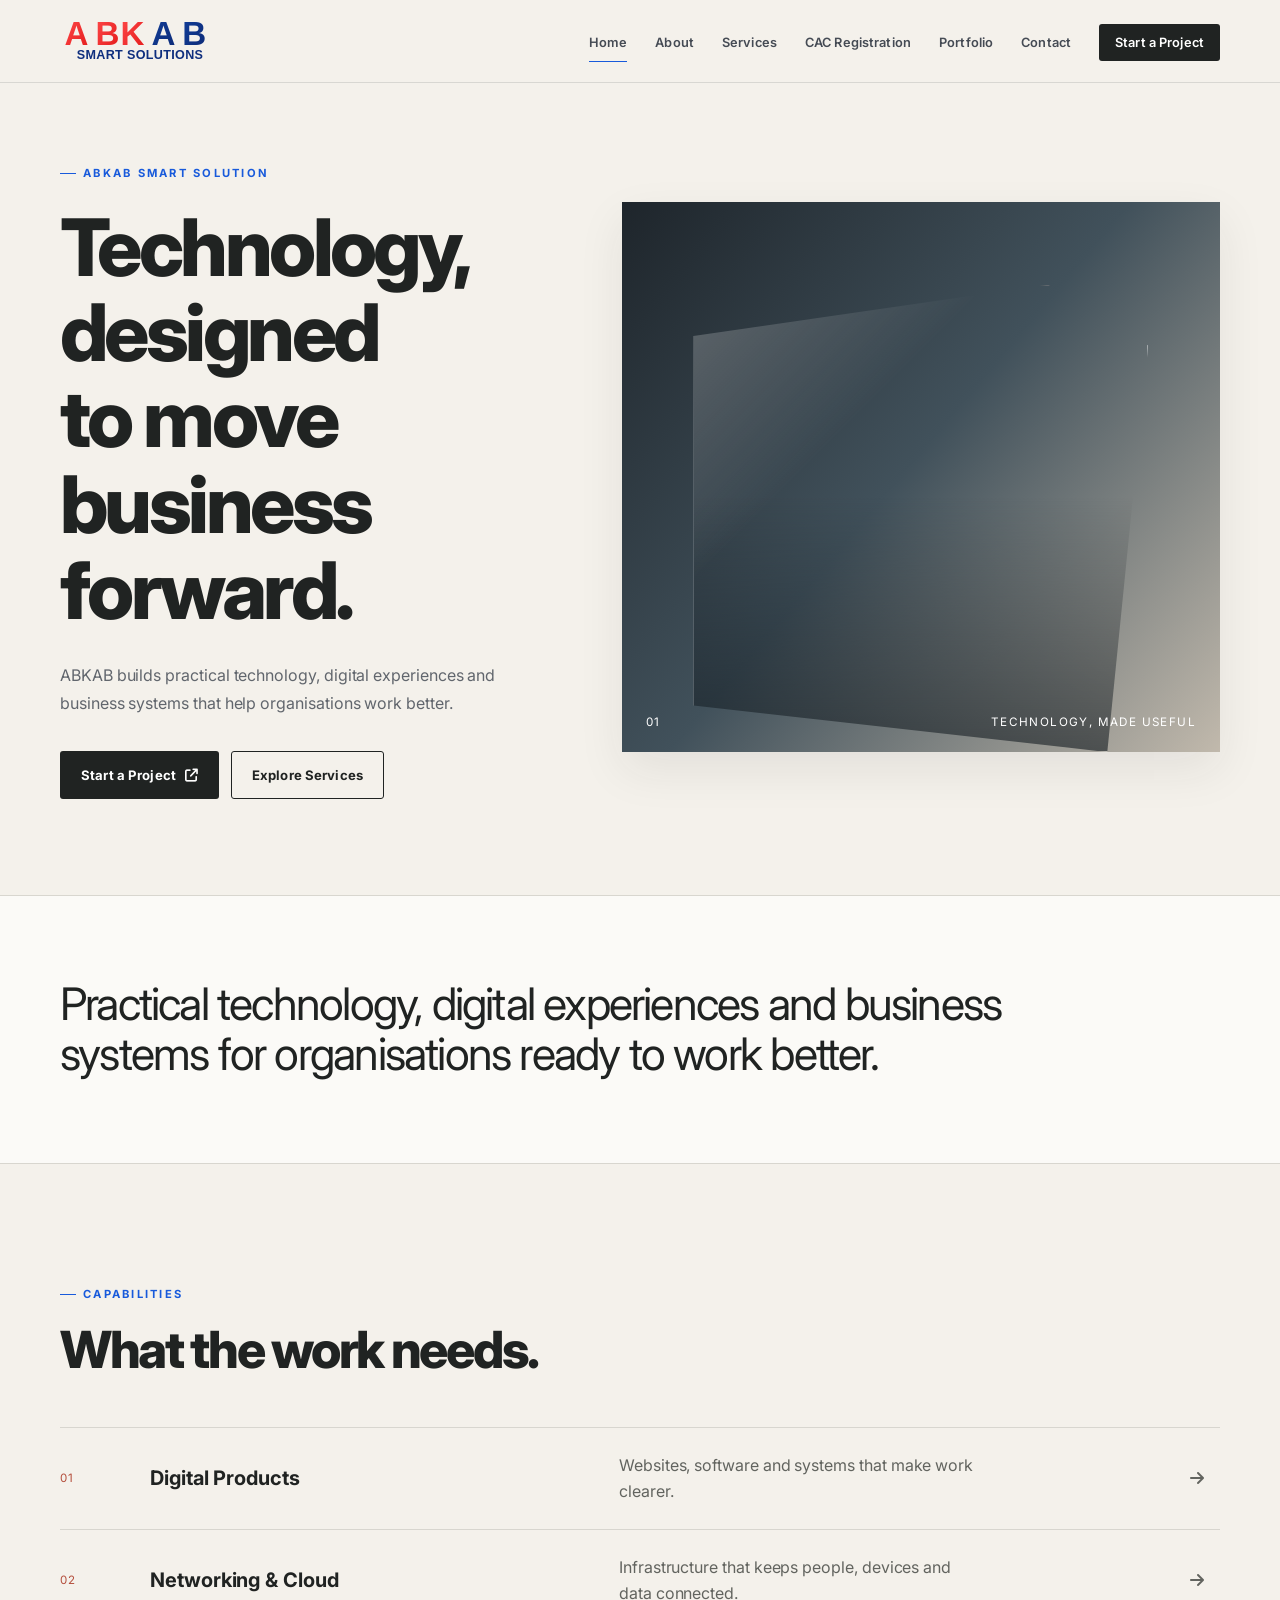
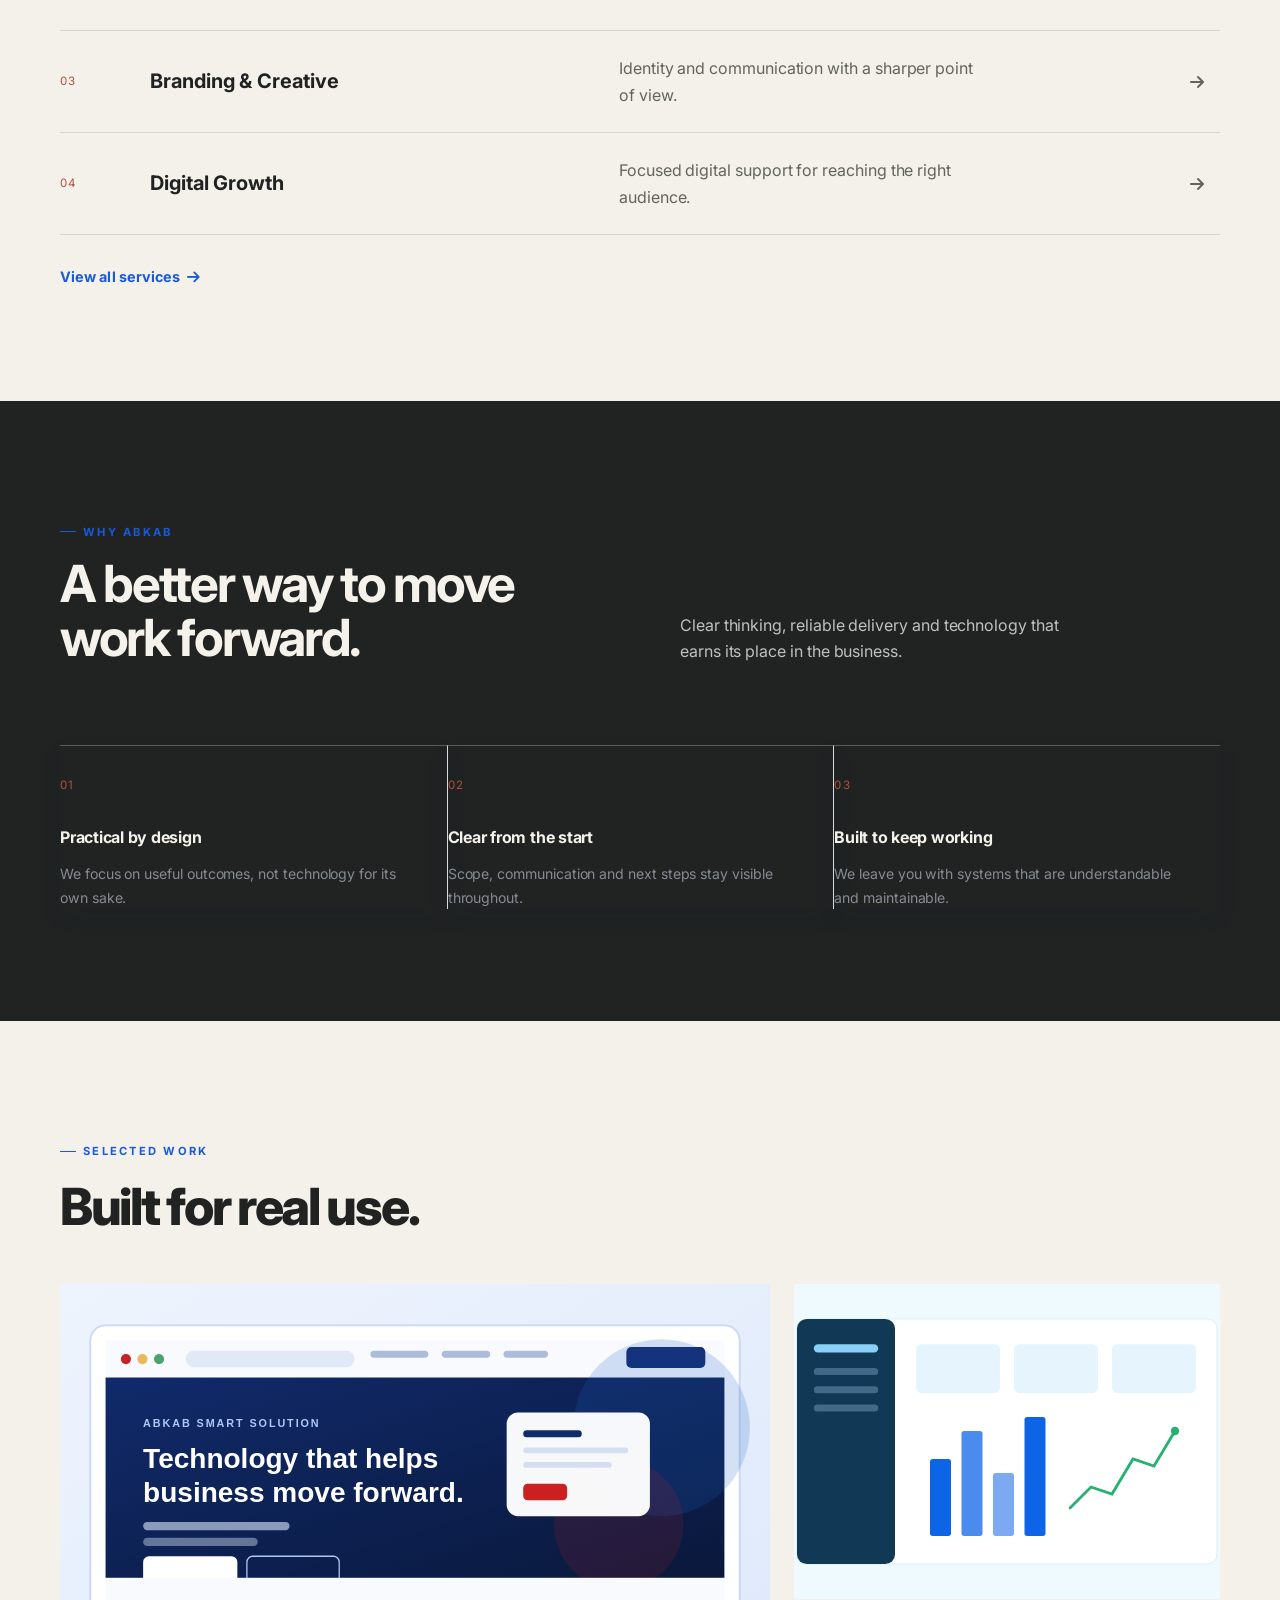
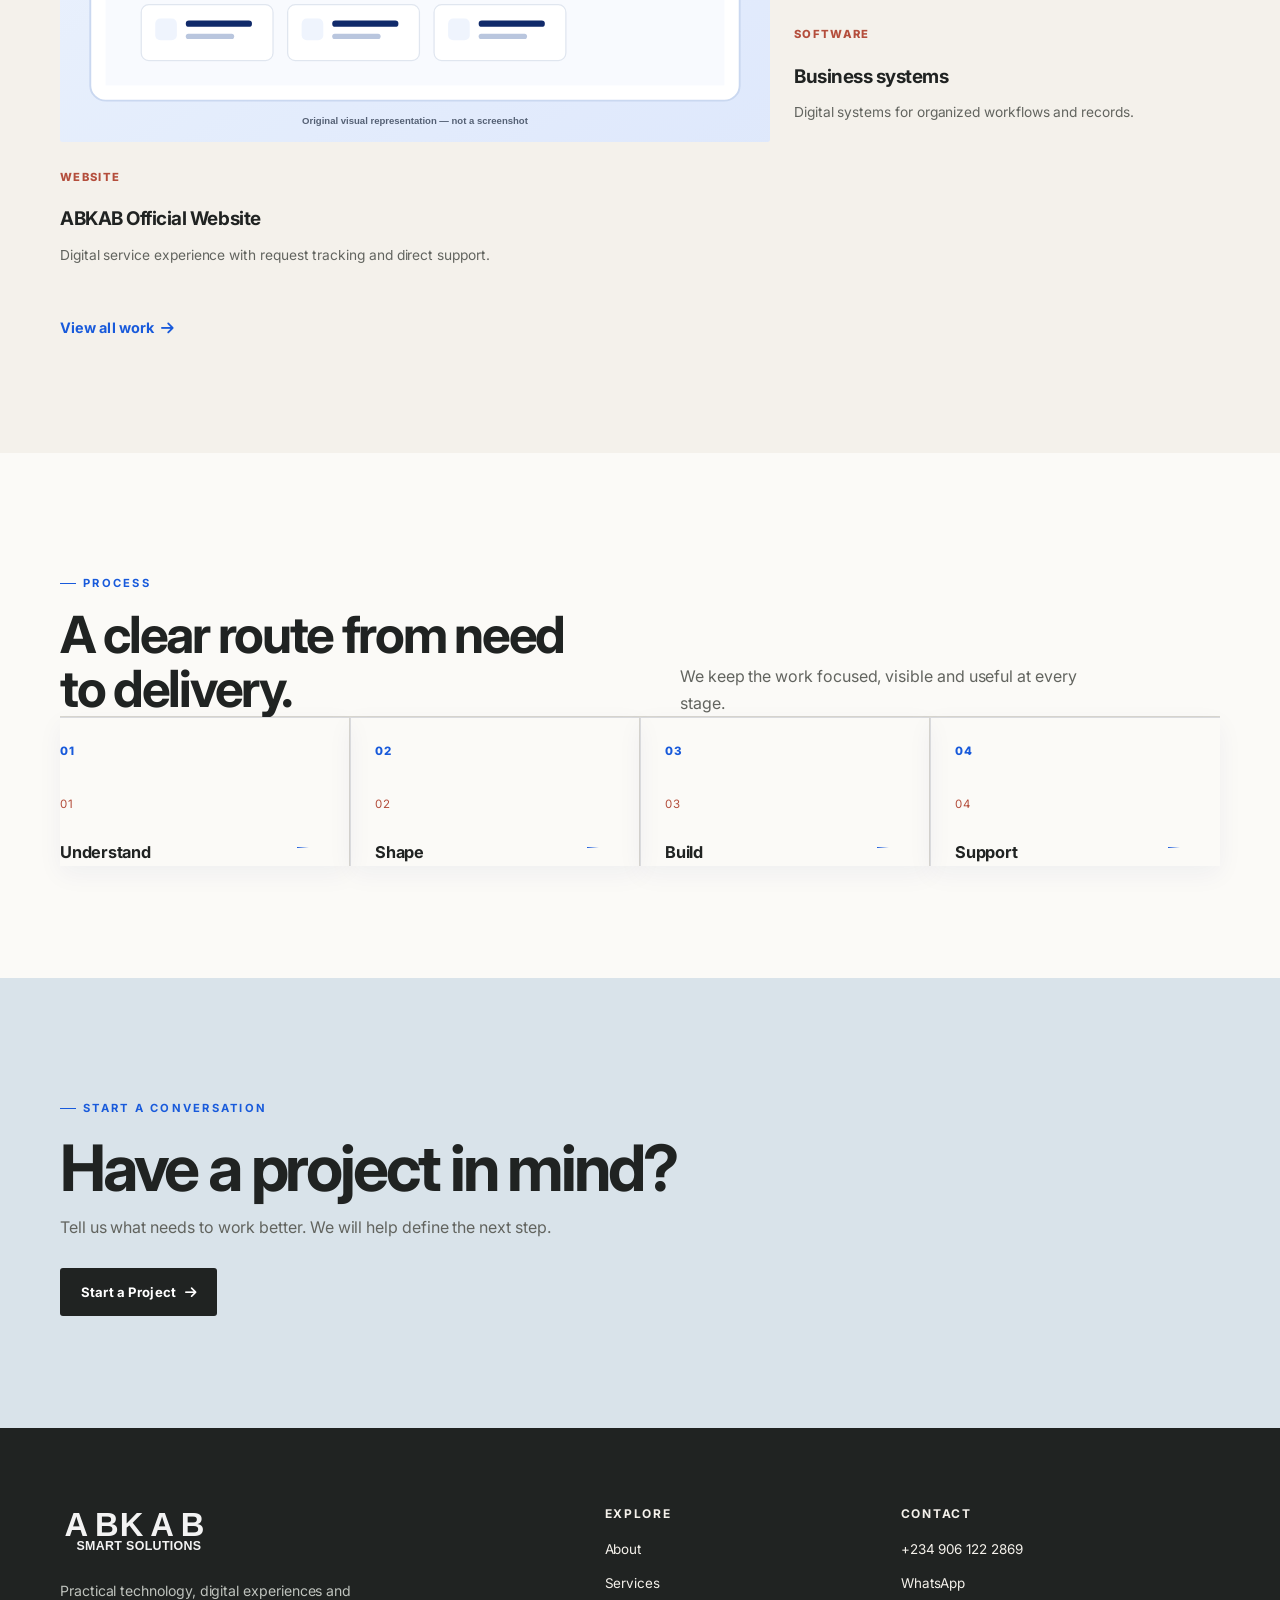
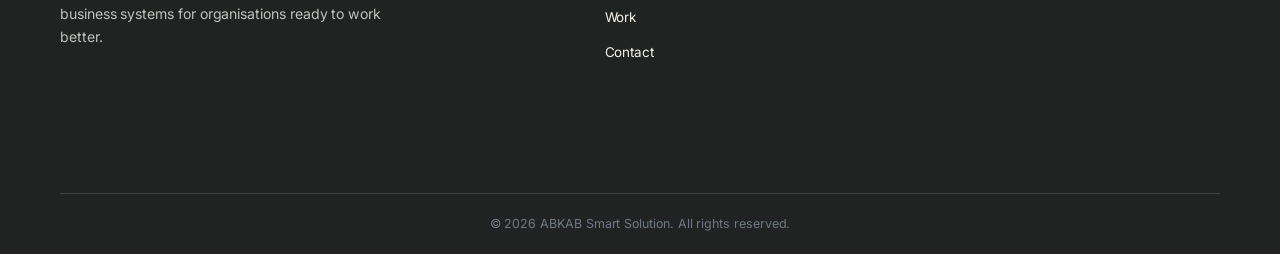
==== commit d674a116: "updated website" ====
--- a/ABKAB-SMART-SOLUTION/index.html
+++ b/ABKAB-SMART-SOLUTION/index.html
@@ -1,30 +1,8 @@
-<!doctype html>
-<html lang="en">
-<head>
-  <meta charset="utf-8"><meta name="viewport" content="width=device-width,initial-scale=1">
-  <title>ABKAB Smart Solution | Technology &amp; Digital Services</title>
-  <meta name="description" content="ABKAB Smart Solution provides practical technology, digital, cloud, branding and business support for people and businesses.">
-  <link rel="canonical" href="https://www.abkabsmartsolution.site/"><link rel="icon" href="images/favicon.svg" type="image/svg+xml"><link rel="stylesheet" href="https://fonts.googleapis.com/css2?family=Inter:wght@400;500;600;700;800&amp;display=swap"><link rel="stylesheet" href="https://cdnjs.cloudflare.com/ajax/libs/font-awesome/6.4.0/css/all.min.css"><link rel="stylesheet" href="css/style.css">
-</head>
-<body>
-  <a class="skip-link" href="#main-content">Skip to content</a>
-  <header class="site-header"><div class="container nav-container"><a class="brand" href="/"><img class="brand-logo-image" src="images/logo.svg" alt="ABKAB Smart Solution"></a><button class="nav-toggle" aria-controls="mainNav" aria-expanded="false" aria-label="Open navigation"><i class="fas fa-bars"></i></button><nav class="main-nav" id="mainNav" aria-label="Primary navigation"><ul><li><a class="active" href="/">Home</a></li><li><a href="about.html">About</a></li><li><a href="services.html">Services</a></li><li><a href="cac.html">CAC Registration</a></li><li><a href="portfolio.html">Portfolio</a></li><li><a href="contact.html">Contact</a></li><li><a class="nav-cta" href="request.html">Request a Service</a></li></ul></nav></div></header>
-  <main id="main-content">
-    <section class="hero hero-v2"><div class="container hero-grid"><div><span class="eyebrow">ABKAB SMART SOLUTION</span><h1>Practical technology for better business.</h1><p class="hero-copy">We help people and businesses build, connect, present and operate better with focused digital services.</p><div class="hero-actions"><a class="btn btn-primary" href="request.html?service=website">Request a Service <i class="fas fa-arrow-right"></i></a><a class="btn btn-secondary" href="services.html">View Services</a></div></div><div class="hero-art tech-visual" aria-hidden="true"><div class="solution-window"><div class="window-bar"><span></span><span></span><span></span></div><div class="window-body"><span class="window-label">Clear support</span><div class="window-title">Plan. Build. Deliver.</div><div class="window-line"></div><div class="window-line short"></div></div></div></div></div></section>
-    <section class="section"><div class="container"><div class="section-heading centered"><span class="eyebrow">Our services</span><h2>Choose the support you need.</h2></div><div class="service-grid category-grid">
-      <article class="service-card"><i class="fas fa-code service-icon"></i><h3>Technology &amp; Software</h3><p>Websites, software and business systems.</p><a class="text-link" href="service.html?service=web-development">View Service <i class="fas fa-arrow-right"></i></a></article>
-      <article class="service-card"><i class="fas fa-network-wired service-icon"></i><h3>Networking &amp; IT</h3><p>Connected offices, devices and IT support.</p><a class="text-link" href="service.html?service=networking">View Service <i class="fas fa-arrow-right"></i></a></article>
-      <article class="service-card"><i class="fas fa-cloud service-icon"></i><h3>Cloud &amp; Digital Technology</h3><p>Cloud setup, migration, storage and security.</p><a class="text-link" href="service.html?service=cloud">View Service <i class="fas fa-arrow-right"></i></a></article>
-      <article class="service-card"><i class="fas fa-briefcase service-icon"></i><h3>Digital Business Services</h3><p>Support for everyday digital business tasks.</p><a class="text-link" href="service.html?service=digital-business">View Service <i class="fas fa-arrow-right"></i></a></article>
-      <article class="service-card"><i class="fas fa-id-card service-icon"></i><h3>Identity &amp; Registration</h3><p>Guidance for registration and identity processes.</p><a class="text-link" href="service.html?service=identity">View Service <i class="fas fa-arrow-right"></i></a></article>
-      <article class="service-card"><i class="fas fa-pen-nib service-icon"></i><h3>Branding &amp; Printing</h3><p>Design, identity and print materials.</p><a class="text-link" href="service.html?service=branding">View Service <i class="fas fa-arrow-right"></i></a></article>
-    </div></div></section>
-    <section class="section section-soft"><div class="container"><div class="section-heading centered"><span class="eyebrow">Why ABKAB</span><h2>Simple, reliable, professional.</h2></div><div class="reason-grid why-grid"><article class="reason"><span class="reason-number">01</span><h3>Reliable Service</h3><p>Clear communication and careful follow-through.</p></article><article class="reason"><span class="reason-number">02</span><h3>Practical Advice</h3><p>Recommendations shaped around your actual need.</p></article><article class="reason"><span class="reason-number">03</span><h3>Customer Support</h3><p>Direct help from request through delivery.</p></article><article class="reason"><span class="reason-number">04</span><h3>Transparent Process</h3><p>Keep your reference and track your request.</p></article></div></div></section>
-    <section class="section"><div class="container"><div class="section-heading centered"><span class="eyebrow">How it works</span><h2>Four clear steps.</h2></div><div class="process-list process-v2"><article class="process-step"><span>01</span><h3>Choose Service</h3></article><article class="process-step"><span>02</span><h3>Submit Requirements</h3></article><article class="process-step"><span>03</span><h3>We Review</h3></article><article class="process-step"><span>04</span><h3>We Deliver</h3></article></div></div></section>
-    <section class="section section-soft"><div class="container"><div class="section-heading centered"><span class="eyebrow">Selected work</span><h2>A glimpse of what we do.</h2></div><div class="portfolio-preview"><article class="project-card"><img src="images/portfolio/abkab-official-website-preview.svg" alt="ABKAB official website project"><div class="project-info"><span class="project-type">Website</span><h3>ABKAB Official Website</h3></div></article><article class="project-card"><img src="images/portfolio/project-software.svg" alt="Business systems preview"><div class="project-info"><span class="project-type">Software</span><h3>Business systems</h3></div></article><article class="project-card"><img src="images/portfolio/project-network.svg" alt="Networking preview"><div class="project-info"><span class="project-type">Networking</span><h3>Connected workplaces</h3></div></article></div><p class="section-link-row"><a class="text-link" href="portfolio.html">View All Projects <i class="fas fa-arrow-right"></i></a></p></div></section>
-    <section class="section"><div class="container section-heading centered"><span class="eyebrow">Ready to start?</span><h2>Need a Service?</h2><div class="hero-actions centered-actions"><a class="btn btn-primary" href="request.html?service=website">Request a Service</a><a class="btn btn-whatsapp" href="https://wa.me/2349061222869" target="_blank" rel="noopener">WhatsApp <i class="fab fa-whatsapp"></i></a></div></div></section>
-  </main>
-  <footer class="site-footer"><div class="container footer-grid"><div class="footer-brand"><img class="footer-logo" src="images/logo.svg" alt="ABKAB Smart Solution"><p>Technology, digital solutions and creative support for businesses and individuals across Nigeria.</p></div><div><h3>Explore</h3><ul class="footer-links"><li><a href="about.html">About</a></li><li><a href="services.html">Services</a></li><li><a href="portfolio.html">Portfolio</a></li><li><a href="contact.html">Contact</a></li></ul></div><div><h3>Contact</h3><div class="footer-contact"><a href="tel:+2349061222869"><i class="fas fa-phone"></i> +234 906 122 2869</a><a href="https://wa.me/2349061222869" target="_blank" rel="noopener"><i class="fab fa-whatsapp"></i> WhatsApp</a></div></div></div><div class="container site-copy">&copy; 2026 ABKAB Smart Solution. All rights reserved.</div></footer>
-  <script src="js/script.js"></script>
-</body>
-</html>
+<!doctype html><html lang="en"><head><meta charset="utf-8"><meta name="viewport" content="width=device-width,initial-scale=1"><title>ABKAB Smart Solution | Technology for better business</title><meta name="description" content="Practical technology, digital experiences and business systems for organisations ready to work better."><link rel="icon" href="images/favicon.svg" type="image/svg+xml"><link rel="stylesheet" href="https://fonts.googleapis.com/css2?family=Inter:wght@400;500;600;700;800&display=swap"><link rel="stylesheet" href="https://cdnjs.cloudflare.com/ajax/libs/font-awesome/6.4.0/css/all.min.css"><link rel="stylesheet" href="css/style.css"></head><body><a class="skip-link" href="#main-content">Skip to content</a><header class="site-header"><div class="container nav-container"><a class="brand" href="/"><img class="brand-logo-image" src="images/logo.svg" alt="ABKAB Smart Solution"></a><button class="nav-toggle" aria-controls="mainNav" aria-expanded="false" aria-label="Open navigation"><i class="fas fa-bars"></i></button><nav class="main-nav" id="mainNav" aria-label="Primary navigation"><ul><li><a class="active" href="/">Home</a></li><li><a href="about.html">About</a></li><li><a href="services.html">Services</a></li><li><a href="cac.html">CAC Registration</a></li><li><a href="portfolio.html">Portfolio</a></li><li><a href="contact.html">Contact</a></li><li><a class="nav-cta" href="request.html">Start a Project</a></li></ul></nav></div></header><main id="main-content">
+<section class="hero premium-hero"><div class="container hero-grid"><div><span class="eyebrow" data-cms="eyebrow">ABKAB SMART SOLUTION</span><h1 data-cms="headline">Technology, designed to move business forward.</h1><p class="hero-copy" data-cms="body">ABKAB builds practical technology, digital experiences and business systems that help organisations work better.</p><div class="hero-actions"><a class="btn btn-primary" data-cms-link="primary_cta_text" href="request.html?service=website">Start a Project <i class="fas fa-arrow-up-right-from-square"></i></a><a class="btn btn-secondary" data-cms-link="secondary_cta_text" href="services.html">Explore Services</a></div></div><div class="hero-media" data-media-slot="hero" role="img" aria-label="Sophisticated technology workspace"><div class="media-caption"><span>01</span><span>Technology, made useful</span></div></div></div></section>
+<section class="section statement-section"><div class="container"><p class="statement" data-cms="positioning_statement">Practical technology, digital experiences and business systems for organisations ready to work better.</p></div></section>
+<section class="section"><div class="container"><div class="section-heading"><span class="eyebrow">Capabilities</span><h2>What the work needs.</h2></div><div class="editorial-services"><a href="service.html?service=web-development"><span>01</span><h3>Digital Products</h3><p>Websites, software and systems that make work clearer.</p><i class="fas fa-arrow-right"></i></a><a href="service.html?service=networking"><span>02</span><h3>Networking &amp; Cloud</h3><p>Infrastructure that keeps people, devices and data connected.</p><i class="fas fa-arrow-right"></i></a><a href="service.html?service=branding"><span>03</span><h3>Branding &amp; Creative</h3><p>Identity and communication with a sharper point of view.</p><i class="fas fa-arrow-right"></i></a><a href="service.html?service=marketing"><span>04</span><h3>Digital Growth</h3><p>Focused digital support for reaching the right audience.</p><i class="fas fa-arrow-right"></i></a></div><p class="section-link-row"><a class="text-link" href="services.html">View all services <i class="fas fa-arrow-right"></i></a></p></div></section>
+<section class="section section-dark"><div class="container split-intro"><div><span class="eyebrow">Why ABKAB</span><h2 data-cms="why_heading">A better way to move work forward.</h2></div><p data-cms="why_description">Clear thinking, reliable delivery and technology that earns its place in the business.</p></div><div class="container reason-grid editorial-reasons"><article class="reason"><span>01</span><h3>Practical by design</h3><p>We focus on useful outcomes, not technology for its own sake.</p></article><article class="reason"><span>02</span><h3>Clear from the start</h3><p>Scope, communication and next steps stay visible throughout.</p></article><article class="reason"><span>03</span><h3>Built to keep working</h3><p>We leave you with systems that are understandable and maintainable.</p></article></div></section>
+<section class="section"><div class="container"><div class="section-heading"><span class="eyebrow">Selected work</span><h2>Built for real use.</h2></div><div class="portfolio-preview" data-cms-list="portfolio"><article class="project-card"><img src="images/portfolio/abkab-official-website-preview.svg" alt="ABKAB official website project"><div class="project-info"><span class="project-type">Website</span><h3>ABKAB Official Website</h3><p>Digital service experience with request tracking and direct support.</p></div></article><article class="project-card"><img src="images/portfolio/project-software.svg" alt="Business systems capability preview"><div class="project-info"><span class="project-type">Software</span><h3>Business systems</h3><p>Digital systems for organized workflows and records.</p></div></article></div><p class="section-link-row"><a class="text-link" href="portfolio.html">View all work <i class="fas fa-arrow-right"></i></a></p></div></section>
+<section class="section section-process"><div class="container split-intro"><div><span class="eyebrow">Process</span><h2 data-cms="process_heading">A clear route from need to delivery.</h2></div><p data-cms="process_description">We keep the work focused, visible and useful at every stage.</p></div><div class="container process-list process-v2"><article class="process-step"><span>01</span><h3>Understand</h3></article><article class="process-step"><span>02</span><h3>Shape</h3></article><article class="process-step"><span>03</span><h3>Build</h3></article><article class="process-step"><span>04</span><h3>Support</h3></article></div></section>
+<section class="section final-cta"><div class="container"><span class="eyebrow">Start a conversation</span><h2 data-cms="final_cta_heading">Have a project in mind?</h2><p data-cms="final_cta_description">Tell us what needs to work better. We will help define the next step.</p><a class="btn btn-primary" href="request.html?service=website">Start a Project <i class="fas fa-arrow-right"></i></a></div></section></main><footer class="site-footer"><div class="container footer-grid"><div class="footer-brand"><img class="footer-logo" src="images/logo.svg" alt="ABKAB Smart Solution"><p data-cms="company_description">Practical technology, digital experiences and business systems for organisations ready to work better.</p></div><div><h3>Explore</h3><ul class="footer-links"><li><a href="about.html">About</a></li><li><a href="services.html">Services</a></li><li><a href="portfolio.html">Work</a></li><li><a href="contact.html">Contact</a></li></ul></div><div><h3>Contact</h3><div class="footer-contact"><a href="tel:+2349061222869">+234 906 122 2869</a><a href="https://wa.me/2349061222869" target="_blank" rel="noopener">WhatsApp</a></div></div></div><div class="container site-copy">© 2026 ABKAB Smart Solution. All rights reserved.</div></footer><script src="js/script.js"></script><script src="js/cms-public.js"></script></body></html>
--- a/ABKAB-SMART-SOLUTION/css/style.css
+++ b/ABKAB-SMART-SOLUTION/css/style.css
@@ -17,6 +17,13 @@
   --header-bg:rgba(10,18,36,.92);--card:#111d3a;--input-bg:#0c1730;--input-border:#2c3f6b;
   --shadow:0 16px 42px rgba(0,0,0,.4);--shadow-hover:0 22px 48px rgba(0,0,0,.55);
   --focus-ring:#7ea6f5;color-scheme:dark}}
+/* Premium editorial layer */
+:root{--bg:#f4f1eb;--surface:#fbfaf7;--surface-alt:#ebe8e1;--pale:#e5edf5;--text:#62645f;--text-muted:#85867f;--ink:#202322;--line:#d8d6cf;--navy:#1e4f86;--navy-950:#122e4d;--blue:#2b6aa5;--red:#b44e3c;--radius:4px;--shadow:0 18px 44px rgba(32,35,34,.08);--shadow-hover:0 22px 48px rgba(32,35,34,.12)}
+body{background:var(--bg);line-height:1.65}.container{width:min(1160px,calc(100% - 48px))}.section{padding:112px 0}.section-heading{margin-bottom:50px}.section-heading h2,.section-heading h1,.hero h1{line-height:1.08;letter-spacing:-.045em}.eyebrow{color:var(--navy);letter-spacing:.16em;font-size:.68rem}.eyebrow::before{background:var(--red);width:18px}.site-header{background:rgba(244,241,235,.9);backdrop-filter:blur(16px)}.nav-container{min-height:82px}.brand-logo-image{width:160px}.main-nav ul{gap:22px}.nav-cta{border-radius:3px}.btn{border-radius:3px;min-height:50px;box-shadow:none}.btn:hover{box-shadow:none;transform:translateY(-1px)}
+.hero.premium-hero{padding:72px 0 96px;background:var(--bg)}.premium-hero .hero-grid{grid-template-columns:.9fr 1.1fr;gap:72px}.hero h1{font-size:clamp(3rem,6.2vw,6rem);max-width:650px}.hero-copy{max-width:500px;margin-top:28px;font-size:1.05rem}.hero-actions{margin-top:34px;gap:12px}.hero-media{min-height:550px;position:relative;overflow:hidden;background:linear-gradient(130deg,#1e252b,#41515b 48%,#c1b9ac);background-size:cover;background-position:center;box-shadow:var(--shadow)}.hero-media:before{content:'';position:absolute;inset:15% 12% 0;background:linear-gradient(135deg,rgba(255,255,255,.26),transparent 32%),linear-gradient(180deg,transparent 45%,rgba(13,21,27,.58));clip-path:polygon(0 11%,78% 0,100% 13%,91% 100%,0 90%);border:1px solid rgba(255,255,255,.28)}.hero-media.has-managed-media:before{display:none}.media-caption{position:absolute;right:24px;bottom:20px;left:24px;display:flex;justify-content:space-between;color:#fff;font-size:.73rem;letter-spacing:.12em;text-transform:uppercase}.statement-section{padding:84px 0;border-top:1px solid var(--line);border-bottom:1px solid var(--line);background:var(--surface)}.statement{max-width:960px;font-size:clamp(1.8rem,3.5vw,3.4rem);line-height:1.1;letter-spacing:-.04em;color:var(--ink)}.editorial-services{border-top:1px solid var(--line)}.editorial-services a{display:grid;grid-template-columns:70px 1.1fr 1.35fr 30px;gap:20px;align-items:center;padding:24px 0;border-bottom:1px solid var(--line);transition:padding .2s,color .2s}.editorial-services a:hover{padding-inline:10px;color:var(--navy)}.editorial-services span,.process-step span,.reason>span{font-size:.72rem;color:var(--red);letter-spacing:.12em}.editorial-services h3{font-size:1.25rem;color:var(--ink)}.editorial-services p{max-width:360px}.section-link-row{margin-top:28px}.section-dark{background:#202322;color:#bec2bd}.section-dark h2,.section-dark h3{color:#f5f2eb}.split-intro{display:grid;grid-template-columns:1fr 1fr;gap:80px;align-items:end}.split-intro h2{margin-top:16px;max-width:560px;font-size:clamp(2.2rem,4vw,4rem);color:var(--ink);letter-spacing:-.045em;line-height:1.05}.section-dark .split-intro h2{color:#f5f2eb}.split-intro>p{max-width:420px}.editorial-reasons{grid-template-columns:repeat(3,1fr);gap:0;margin-top:80px}.editorial-reasons .reason{padding:0 32px 0 0;border-top:1px solid rgba(255,255,255,.25);padding-top:24px}.editorial-reasons .reason p{margin-top:12px}.portfolio-preview{display:grid;grid-template-columns:1.25fr .75fr;gap:24px}.project-card{border-radius:0;background:transparent;box-shadow:none}.project-card img{width:100%;aspect-ratio:1.35;object-fit:cover;background:var(--surface-alt)}.project-card:first-child img{aspect-ratio:1.55}.project-info{padding:20px 0}.project-type{color:var(--red);font-size:.7rem;font-weight:800;letter-spacing:.12em;text-transform:uppercase}.project-info h3,.project-info h2{margin-top:8px;color:var(--ink)}.project-info p{margin-top:8px}.section-process{background:var(--surface)}.process-list.process-v2{display:grid;grid-template-columns:repeat(4,1fr);gap:0;border-top:1px solid var(--line)}.process-step{padding:24px 18px 0 0;border-right:1px solid var(--line);min-height:116px}.process-step:not(:first-child){padding-left:24px}.process-step:last-child{border-right:0}.process-step h3{margin-top:24px;color:var(--ink)}.final-cta{background:#d9e3ea}.final-cta h2{max-width:650px;margin:18px 0 14px;font-size:clamp(2.5rem,5vw,5.2rem);line-height:1;letter-spacing:-.05em;color:var(--ink)}.final-cta p{max-width:500px;margin-bottom:28px}.site-footer{background:#202322;color:#bec2bd;padding-top:76px}.site-footer h3,.site-footer a{color:#f4f1eb}.footer-brand p{max-width:310px}.site-copy{border-top:1px solid rgba(255,255,255,.16);margin-top:60px;padding:20px 0;font-size:.8rem}
+/* Admin control center */.admin-page{background:#f4f1eb}.admin-shell{max-width:none;padding:0}.admin-layout{display:grid;grid-template-columns:240px 1fr;min-height:100vh}.admin-sidebar{padding:28px 20px;background:#202322;color:#c4c8c2;display:flex;flex-direction:column;gap:28px}.admin-sidebar .brand-logo-image{filter:brightness(0) invert(1);width:142px}.admin-kicker{font-size:.62rem;letter-spacing:.14em;color:#8f9890}.admin-nav{display:grid;gap:4px}.admin-nav button{padding:11px 12px;border:0;background:transparent;color:inherit;text-align:left;border-radius:3px;font:inherit;font-size:.88rem;cursor:pointer}.admin-nav button:hover,.admin-nav button.active{background:#34403d;color:#fff}.admin-sidebar .btn{margin-top:auto}.admin-main{padding:48px min(6vw,80px);max-width:1450px;width:100%}.admin-title,.panel-heading{display:flex;justify-content:space-between;gap:20px;align-items:flex-end;margin-bottom:34px}.admin-title h1,.panel-heading h2{margin-top:10px;color:var(--ink);letter-spacing:-.04em}.admin-panel{max-width:1100px}.admin-stats{display:grid;grid-template-columns:repeat(4,1fr);gap:1px;border:1px solid var(--line);background:var(--line)}.admin-stat{background:var(--surface);padding:22px}.admin-stat strong{display:block;font-size:2rem;color:var(--ink)}.admin-stat span,.admin-request small,.cms-item small{display:block;font-size:.74rem;color:var(--text-muted)}.admin-note{padding:24px 0}.admin-filters{display:flex;gap:12px;margin-bottom:20px}.admin-filters input{flex:1}.admin-list,.cms-list{display:grid;gap:14px}.admin-request,.cms-item{background:var(--surface);border:1px solid var(--line);padding:22px;display:grid;gap:16px}.admin-request>div:first-child,.cms-item>div:first-child{display:grid;gap:4px}.admin-request strong,.cms-item strong{color:var(--ink)}.admin-request label{display:grid;gap:6px;font-size:.76rem;font-weight:700;color:var(--ink)}.admin-request-actions,.cms-item-actions{display:flex;gap:8px;flex-wrap:wrap}.cms-form{background:var(--surface);padding:28px;border:1px solid var(--line)}.cms-form small{color:var(--text-muted)}.cms-item{display:flex;justify-content:space-between;align-items:center}.portal-narrow{max-width:500px;margin:10vh auto}
+@media(max-width:760px){.container{width:min(100% - 32px,600px)}.section{padding:76px 0}.nav-container{min-height:70px}.brand-logo-image{width:140px}.nav-toggle{display:block;background:transparent;border:0}.main-nav{position:absolute;top:70px;right:16px;left:16px;padding:14px;background:var(--surface);border:1px solid var(--line);box-shadow:var(--shadow);display:none}.main-nav.is-open{display:block}.main-nav ul{display:grid;gap:0}.main-nav a{display:block;padding:13px 10px}.main-nav a:not(.nav-cta)::after{display:none}.main-nav .nav-cta{margin-top:8px;text-align:center}.premium-hero{padding-top:48px!important}.premium-hero .hero-grid{grid-template-columns:1fr;gap:42px}.hero h1{font-size:clamp(2.7rem,13vw,4.2rem)}.hero-media{min-height:360px}.editorial-services a{grid-template-columns:42px 1fr 20px;gap:10px}.editorial-services p{grid-column:2;grid-row:2}.editorial-services i{grid-column:3;grid-row:1}.split-intro{grid-template-columns:1fr;gap:18px}.editorial-reasons{grid-template-columns:1fr;gap:28px;margin-top:48px}.editorial-reasons .reason{padding-right:0}.portfolio-preview{grid-template-columns:1fr;gap:14px}.portfolio-preview .project-card:nth-child(2){display:block}.process-list.process-v2{grid-template-columns:repeat(2,1fr)}.process-step{border-bottom:1px solid var(--line);padding:20px 0!important}.process-step:nth-child(odd){border-right:1px solid var(--line);padding-right:16px!important}.process-step:nth-child(even){padding-left:16px!important}.admin-layout{display:block}.admin-sidebar{position:sticky;top:0;z-index:20;padding:14px 16px;display:grid;grid-template-columns:1fr auto;gap:10px}.admin-sidebar .brand-logo-image{width:118px}.admin-kicker{display:none}.admin-nav{grid-column:1/-1;display:flex;overflow-x:auto}.admin-nav button{white-space:nowrap}.admin-sidebar .btn{margin:0}.admin-main{padding:28px 16px}.admin-stats{grid-template-columns:repeat(2,1fr)}.admin-filters{display:grid;grid-template-columns:1fr 1fr}.admin-filters input{grid-column:1/-1}.cms-form{padding:18px}.cms-item{display:grid}.admin-title{align-items:flex-start}}
+@media(prefers-reduced-motion:reduce){*,*:before,*:after{scroll-behavior:auto!important;transition-duration:.01ms!important;animation-duration:.01ms!important}}
 *{box-sizing:border-box;margin:0} html{scroll-behavior:smooth} body{font-family:var(--font);color:var(--text);background:var(--bg);font-size:16px;line-height:1.65} img{display:block;max-width:100%} a{color:inherit;text-decoration:none} ul{padding:0;list-style:none} button,input,select,textarea{font:inherit} button{cursor:pointer} :focus-visible{outline:3px solid var(--focus-ring);outline-offset:3px}.container{width:min(1180px,calc(100% - 40px));margin-inline:auto}.skip-link{position:fixed;z-index:100;top:-5rem;left:1rem;padding:.7rem 1rem;background:var(--navy-950);color:#fff;border-radius:0 0 8px 8px}.skip-link:focus{top:0}.section{padding:80px 0}.section-soft{background:var(--surface-alt)}.eyebrow{display:inline-flex;align-items:center;gap:.45rem;color:var(--navy);font-size:.74rem;font-weight:800;letter-spacing:.12em;text-transform:uppercase}.eyebrow::before{width:24px;height:2px;background:var(--red);content:''}.section-heading{max-width:640px;margin-bottom:38px}.section-heading.centered{margin-inline:auto;text-align:center}.section-heading.centered .eyebrow{justify-content:center}.section-heading h1,.section-heading h2,.hero h1{font-family:var(--heading-font);color:var(--ink);font-weight:800;letter-spacing:-.02em;line-height:1.15}.section-heading h1{font-size:clamp(2rem,4vw,3.1rem)}.section-heading h2{margin-top:14px;font-size:clamp(1.65rem,2.8vw,2.35rem)}.section-heading p{margin-top:14px;font-size:1rem;line-height:1.7}.page-hero{padding:80px 0 54px;background:radial-gradient(circle at 88% 0,var(--pale) 0,transparent 27%),linear-gradient(180deg,var(--surface-alt),var(--surface))}.page-hero .section-heading{margin-bottom:0}.text-link{display:inline-flex;align-items:center;gap:.45rem;color:var(--navy);font-size:.9rem;font-weight:800}.text-link:hover{color:var(--red)}
 /* Header */.site-header{position:sticky;top:0;z-index:50;background:var(--header-bg);border-bottom:1px solid transparent;backdrop-filter:blur(14px);transition:border-color .2s,box-shadow .2s}.site-header.is-scrolled{border-color:var(--line);box-shadow:0 7px 28px rgba(12,42,118,.06)}.nav-container{display:flex;align-items:center;min-height:78px;gap:26px}.brand{display:flex;align-items:center;flex-shrink:0}.brand-logo-image{width:176px;height:auto}.main-nav{margin-left:auto}.main-nav ul{display:flex;align-items:center;gap:25px}.main-nav a{position:relative;color:var(--ink);font-size:.89rem;font-weight:700}.main-nav a:not(.nav-cta)::after{position:absolute;right:0;bottom:-10px;left:0;height:2px;background:var(--red);content:'';transform:scaleX(0);transition:transform .2s}.main-nav a:hover:not(.nav-cta)::after,.main-nav a.active:not(.nav-cta)::after{transform:scaleX(1)}.nav-cta{padding:10px 16px;border-radius:9px;background:var(--navy);color:#fff!important}.nav-cta:hover{background:var(--navy-950)}.nav-toggle{display:none;margin-left:auto;width:44px;height:44px;border:1px solid var(--line);border-radius:10px;background:var(--surface);color:var(--navy);font-size:1.1rem}
 /* Buttons */.btn{display:inline-flex;align-items:center;justify-content:center;gap:.55rem;min-height:48px;padding:12px 20px;border:1px solid transparent;border-radius:10px;font-size:.92rem;font-weight:800;line-height:1;transition:transform .2s,box-shadow .2s,background .2s,border-color .2s}.btn:hover{transform:translateY(-2px);box-shadow:0 10px 22px rgba(12,42,118,.15)}.btn:focus-visible{transform:none;outline:3px solid var(--focus-ring);outline-offset:2px}.btn-primary{background:var(--navy);color:#fff}.btn-primary:hover{background:var(--navy-950)}.btn-secondary{border-color:var(--secondary);background:var(--surface);color:var(--navy)}.btn-secondary:hover{border-color:var(--navy);background:var(--pale)}.btn-whatsapp{background:#20a563;color:#fff}.btn-whatsapp:hover{background:#157d48}.btn-light{background:#fff;color:var(--navy)}
@@ -153,3 +160,300 @@
   .page-home .category-grid { grid-template-columns: 1fr; }
   .service-detail-grid { grid-template-columns: 1fr; }
 }
+
+:root {
+  --primary: #185adb;
+  --primary-dark: #0d3da1;
+  --navy: #17191d;
+  --navy-950: #0d0f12;
+  --blue: #185adb;
+  --accent: #185adb;
+  --gold: #b79b57;
+  --red: #185adb;
+  --background: #f7f7f5;
+  --bg: #f7f7f5;
+  --surface: #ffffff;
+  --surface-alt: #eeefec;
+  --pale: #e9eef8;
+  --text: #555b63;
+  --muted: #858b93;
+  --text-muted: #858b93;
+  --ink: #17191d;
+  --border: #d9dadd;
+  --line: #d9dadd;
+  --secondary: #b8c2d1;
+  --header-bg: rgba(247,247,245,.9);
+  --input-bg: #fbfbfa;
+  --input-border: #c9ccd0;
+  --focus-ring: #6b92e5;
+  --shadow: 0 16px 40px rgba(23,25,29,.06);
+  --shadow-hover: 0 20px 50px rgba(23,25,29,.1);
+  --radius: 8px;
+  --radius-sm: 5px;
+  color-scheme: light;
+}
+
+body { background: var(--background); color: var(--text); letter-spacing: -.004em; }
+body::before, body::after { display: none; }
+.container { width: min(1180px, calc(100% - 64px)); }
+.section { padding: clamp(88px, 11vw, 150px) 0; }
+.section-soft { background: var(--surface-alt); }
+.section-heading { max-width: 720px; margin-bottom: 56px; }
+.section-heading h1, .section-heading h2, .hero h1 { color: var(--ink); letter-spacing: -.06em; }
+.section-heading h1 { font-size: clamp(2.7rem, 6vw, 5.4rem); line-height: .98; }
+.section-heading h2 { margin-top: 18px; font-size: clamp(2rem, 4vw, 3.5rem); line-height: 1; }
+.section-heading p, .hero-copy { color: #61666d; line-height: 1.75; }
+.eyebrow { color: var(--primary); font-size: .7rem; font-weight: 700; letter-spacing: .2em; }
+.eyebrow::before { width: 16px; height: 1px; background: var(--primary); }
+.text-link { color: var(--primary); font-weight: 700; }
+.text-link:hover { color: var(--ink); }
+
+.site-header { background: var(--header-bg); border-bottom: 1px solid rgba(23,25,29,.12); box-shadow: none; }
+.nav-container { min-height: 82px; }
+.brand-logo-image { width: 152px; }
+.main-nav ul { gap: 28px; }
+.main-nav a { color: #454b54; font-size: .8rem; font-weight: 600; letter-spacing: .01em; }
+.main-nav a:not(.nav-cta)::after { bottom: -12px; height: 1px; background: var(--primary); }
+.nav-cta { padding: 11px 16px; border-radius: 5px; background: var(--ink); color: #fff !important; }
+.nav-cta:hover { background: var(--primary); }
+.nav-toggle { border-color: var(--border); border-radius: 5px; background: transparent; color: var(--ink); }
+
+.btn { min-height: 48px; padding: 13px 20px; border-radius: 5px; box-shadow: none; font-size: .82rem; letter-spacing: .01em; }
+.btn:hover { transform: translateY(-2px); box-shadow: none; }
+.btn-primary { background: var(--ink); color: #fff; }
+.btn-primary:hover { background: var(--primary); }
+.btn-secondary { border-color: var(--ink); background: transparent; color: var(--ink); }
+.btn-secondary:hover { border-color: var(--primary); background: transparent; color: var(--primary); }
+.btn-light { background: #fff; color: var(--ink); }
+.btn-whatsapp { background: #238c5b; }
+
+.hero { padding: clamp(112px, 15vw, 220px) 0 clamp(100px, 12vw, 180px); background: var(--background); }
+.hero-grid { grid-template-columns: 1.05fr .95fr; gap: 8vw; }
+.hero h1 { max-width: 10ch; margin-top: 22px; font-size: clamp(3.3rem, 7.5vw, 7.2rem); line-height: .9; }
+.hero-copy { max-width: 480px; margin-top: 30px; font-size: 1rem; }
+.hero-actions { margin-top: 36px; }
+.hero-art { min-height: 470px; }
+.hero-art::before { inset: 2% 2% 8% 14%; border: 0; border-radius: 0; background: linear-gradient(135deg,transparent 49%,rgba(24,90,219,.12) 50%,transparent 51%),linear-gradient(90deg,transparent 49.8%,rgba(23,25,29,.13) 50%,transparent 50.2%); transform: none; }
+.solution-window { inset: 56px 12px 50px 26px; border: 0; border-radius: 6px; background: #191c21; box-shadow: 0 30px 70px rgba(23,25,29,.18); transform: none; }
+.window-body { padding: 34px; }
+.window-card { border-radius: 4px; background: rgba(255,255,255,.07); }
+.window-card.accent { background: var(--primary); }
+.floating-note { right: -18px; bottom: 22px; border: 1px solid var(--border); border-radius: 4px; box-shadow: 0 12px 30px rgba(23,25,29,.1); }
+.floating-note i { color: var(--primary); }
+
+.quick-strip { margin-top: 0; }
+.quick-grid { border: 0; border-top: 1px solid var(--border); border-bottom: 1px solid var(--border); border-radius: 0; background: transparent; box-shadow: none; }
+.quick-item { padding: 22px 0; border-right: 0; }
+.quick-item i { display: none; }
+.quick-item strong { font-size: .8rem; text-transform: uppercase; letter-spacing: .1em; }
+
+.service-grid { gap: 0; }
+.page-home .category-grid, .page-services .service-grid { grid-template-columns: 1fr; }
+.page-home .category-grid .service-card p { display: block; }
+.service-card { min-height: 0; display: grid; grid-template-columns: 48px minmax(0,1fr) auto; grid-template-rows: auto auto; align-items: center; gap: 4px 22px; padding: 28px 0; border: 0; border-top: 1px solid var(--border); border-radius: 0; background: transparent; box-shadow: none; }
+.service-card:last-child { border-bottom: 1px solid var(--border); }
+.service-card:hover { transform: none; border-color: var(--border); box-shadow: none; }
+.service-card .service-icon { grid-row: 1 / span 2; width: 42px; height: 42px; border-radius: 50%; background: transparent; color: var(--primary); font-size: 1rem; }
+.service-card h3, .service-card h2 { margin: 0; font-size: clamp(1.1rem, 2vw, 1.45rem); letter-spacing: -.025em; }
+.service-card p { grid-column: 2; margin: 5px 0 0; font-size: .9rem; }
+.service-card .text-link { grid-column: 3; grid-row: 1 / span 2; white-space: nowrap; }
+.service-examples { grid-column: 2; margin: 5px 0 0; }
+.service-card:hover .text-link i { transform: translateX(5px); }
+.reason-grid { grid-template-columns: repeat(4, 1fr); gap: 0; }
+.reason { padding: 26px 24px 26px 0; border: 0; border-top: 1px solid var(--border); border-radius: 0; background: transparent; }
+.reason + .reason { padding-left: 24px; border-left: 1px solid var(--border); }
+.reason-number, .process-step::before { color: var(--primary); opacity: 1; font-size: .72rem; letter-spacing: .12em; }
+.reason h3 { margin-top: 28px; font-size: 1rem; }
+.reason p { color: var(--muted); }
+.process-list { grid-template-columns: repeat(4, 1fr); gap: 0; }
+.process-step { min-height: 150px; padding: 24px 24px 24px 0; border: 0; border-top: 1px solid var(--border); border-radius: 0; background: transparent; }
+.process-step + .process-step { padding-left: 24px; border-left: 1px solid var(--border); }
+.process-step::before { margin-bottom: 28px; }
+.process-step h3 { font-size: 1.02rem; }
+
+.portfolio-preview { gap: 24px; }
+.project-card { border: 0; border-radius: 0; background: transparent; box-shadow: none; }
+.project-card:hover { transform: none; box-shadow: none; }
+.project-card img { aspect-ratio: 1.45; border-radius: 3px; filter: grayscale(.15); }
+.project-card:hover img { transform: scale(1.015); filter: grayscale(0); }
+.project-info { padding: 18px 0; }
+.project-info h2, .project-info h3 { color: var(--ink); font-size: 1.18rem; letter-spacing: -.025em; }
+.project-type { color: var(--primary); font-size: .66rem; }
+.page-hero { padding: clamp(92px, 12vw, 160px) 0 70px; background: var(--background); }
+.page-hero::after, .hero::after { display: none; }
+.about-panel { min-height: 430px; border-radius: 3px; background: #1b1e23; box-shadow: none; }
+.about-panel-content { right: 22px; bottom: 22px; left: 22px; border-radius: 3px; background: rgba(255,255,255,.08); }
+.service-detail-grid { gap: 56px; }
+.service-detail { padding: 0 0 28px; border: 0; border-bottom: 1px solid var(--border); border-radius: 0; background: transparent; box-shadow: none; }
+.service-detail .service-icon { display: none; }
+.service-detail h2 { font-size: 1.45rem; }
+
+.contact-layout { max-width: 880px; }
+.contact-quick-grid { gap: 0 24px; }
+.contact-quick-grid .quick-item { border: 0; border-top: 1px solid var(--border); border-radius: 0; background: transparent; }
+.contact-note { padding: 28px 0; border: 0; border-top: 1px solid var(--border); border-radius: 0; background: transparent; }
+.contact-form, .request-result, .success-panel { padding: clamp(28px, 5vw, 56px); border: 0; border-top: 1px solid var(--border); border-bottom: 1px solid var(--border); border-radius: 0; background: transparent; box-shadow: none; }
+.request-form fieldset, .cac-form fieldset { margin-top: 48px; }
+.request-form legend, .cac-form legend { padding-bottom: 16px; border-bottom: 1px solid var(--border); color: var(--ink); font-size: .75rem; letter-spacing: .14em; text-transform: uppercase; }
+.form-grid { gap: 28px 22px; margin-top: 28px; }
+.field { gap: 10px; }
+.field label { color: var(--ink); font-size: .86rem; font-weight: 600; }
+.field input, .field select, .field textarea { min-height: 54px; padding: 12px 0; border: 0; border-bottom: 1px solid var(--input-border); border-radius: 0; background: transparent; }
+.field textarea { min-height: 128px; border: 1px solid var(--input-border); padding: 14px; border-radius: 3px; }
+.field input:focus, .field select:focus, .field textarea:focus { border-color: var(--primary); box-shadow: 0 2px 0 var(--primary); }
+.field textarea:focus { box-shadow: 0 0 0 3px rgba(24,90,219,.1); }
+.request-fallback-info { padding: 24px 0; border: 0; border-top: 1px solid var(--border); border-bottom: 1px solid var(--border); border-radius: 0; background: transparent; }
+.request-sidebar, .cac-sidebar { border: 0; border-left: 1px solid var(--border); border-radius: 0; background: transparent; box-shadow: none; }
+.request-summary { border: 0; border-left: 1px solid var(--border); border-radius: 0; background: transparent; box-shadow: none; }
+
+.trust-grid { gap: 0; }
+.trust-card { padding: 28px 24px 28px 0; border: 0; border-top: 1px solid var(--border); border-radius: 0; background: transparent; box-shadow: none; }
+.trust-card + .trust-card { padding-left: 24px; border-left: 1px solid var(--border); }
+.trust-card i { display: none; }
+.cac-layout { grid-template-columns: minmax(0,1fr) 280px; }
+.upload-card { border: 1px solid var(--border); border-radius: 3px; background: transparent; }
+.site-footer { padding-top: 90px; background: var(--ink); color: #a9afb8; }
+.footer-grid { grid-template-columns: 1.4fr .7fr .9fr; padding-bottom: 70px; }
+.footer-logo { width: 158px; }
+.site-footer h3 { color: #fff; font-size: .75rem; letter-spacing: .14em; text-transform: uppercase; }
+.footer-links, .footer-contact { gap: 12px; font-size: .84rem; }
+.footer-links a:hover, .footer-contact a:hover { color: #78a5ff; }
+.site-copy { color: #727984; }
+
+body, .hero-art, .solution-window, .floating-note, .whatsapp-float { animation: none !important; }
+body::before, body::after, .hero::after, .page-hero::after, .cta-band::before { display: none; }
+.hero-art { transform: none !important; }
+.solution-window { animation: editorial-window 14s ease-in-out infinite !important; }
+@keyframes editorial-window { 0%,100% { transform: translateY(0); } 50% { transform: translateY(-5px); } }
+.whatsapp-float { box-shadow: 0 10px 22px rgba(23,25,29,.18); }
+
+@media (max-width: 850px) {
+  .container { width: min(100% - 44px, 1180px); }
+  .hero-grid { grid-template-columns: 1fr; gap: 56px; }
+  .hero-art { max-width: 620px; width: 100%; margin-inline: auto; }
+  .reason-grid, .process-list { grid-template-columns: repeat(2,1fr); }
+  .reason + .reason, .process-step + .process-step { padding-left: 24px; }
+  .reason:nth-child(odd), .process-step:nth-child(odd) { padding-left: 0; border-left: 0; }
+  .cac-layout { grid-template-columns: 1fr; }
+  .request-sidebar, .cac-sidebar { border-left: 0; border-top: 1px solid var(--border); padding: 28px 0 0; }
+  .request-summary { display: none; }
+}
+@media (max-width: 560px) {
+  .container { width: calc(100% - 32px); }
+  .section { padding: 76px 0; }
+  .hero { padding: 88px 0 74px; }
+  .hero h1 { max-width: 11ch; font-size: clamp(2.75rem, 14vw, 4.2rem); }
+  .hero-art { min-height: 310px; }
+  .solution-window { inset: 28px 0 30px; }
+  .window-body { padding: 22px; }
+  .service-card { grid-template-columns: 34px minmax(0,1fr); gap: 2px 14px; padding: 24px 0; }
+  .service-card .service-icon { width: 30px; height: 30px; font-size: .8rem; }
+  .service-card .text-link { grid-column: 2; grid-row: auto; margin-top: 14px; }
+  .service-card p, .service-examples { grid-column: 2; }
+  .reason-grid, .process-list, .trust-grid, .contact-quick-grid { grid-template-columns: 1fr; }
+  .reason, .reason + .reason, .process-step, .process-step + .process-step, .trust-card, .trust-card + .trust-card { padding: 22px 0; border-left: 0; }
+  .portfolio-preview { grid-template-columns: 1fr; }
+  .contact-form, .request-result, .success-panel { padding: 28px 0; }
+  .request-fallback-info { padding: 22px 0; }
+  .site-footer { padding-top: 70px; }
+  .footer-grid { grid-template-columns: 1fr; gap: 34px; padding-bottom: 52px; }
+}
+
+/* Final editorial overrides */
+:root{--bg:#f4f1eb;--surface:#fbfaf7;--surface-alt:#ebe8e1;--text:#62645f;--text-muted:#85867f;--ink:#202322;--line:#d8d6cf;--navy:#1e4f86;--navy-950:#122e4d;--red:#b44e3c;--radius:4px;--shadow:0 18px 44px rgba(32,35,34,.08)}
+body{background:var(--bg);line-height:1.65}.container{width:min(1160px,calc(100% - 48px))}.section{padding:112px 0}.section-heading{margin-bottom:50px}.section-heading h2,.section-heading h1,.hero h1{line-height:1.08;letter-spacing:-.045em}.site-header{background:rgba(244,241,235,.9);backdrop-filter:blur(16px)}.nav-container{min-height:82px}.brand-logo-image{width:160px}.nav-cta{border-radius:3px}.btn{border-radius:3px;box-shadow:none}.hero.premium-hero{padding:72px 0 96px;background:var(--bg)}.premium-hero .hero-grid{grid-template-columns:.9fr 1.1fr;gap:72px}.hero h1{font-size:clamp(3rem,6.2vw,6rem);max-width:650px}.hero-copy{max-width:500px;margin-top:28px}.hero-actions{margin-top:34px}.hero-media{min-height:550px;position:relative;overflow:hidden;background:linear-gradient(130deg,#1e252b,#41515b 48%,#c1b9ac);box-shadow:var(--shadow)}.hero-media:before{content:'';position:absolute;inset:15% 12% 0;background:linear-gradient(135deg,rgba(255,255,255,.26),transparent 32%),linear-gradient(180deg,transparent 45%,rgba(13,21,27,.58));clip-path:polygon(0 11%,78% 0,100% 13%,91% 100%,0 90%)}.hero-media.has-managed-media:before{display:none}.media-caption{position:absolute;right:24px;bottom:20px;left:24px;display:flex;justify-content:space-between;color:#fff;font-size:.73rem;letter-spacing:.12em;text-transform:uppercase}.statement-section{padding:84px 0;border-block:1px solid var(--line);background:var(--surface)}.statement{max-width:960px;font-size:clamp(1.8rem,3.5vw,3.4rem);line-height:1.1;letter-spacing:-.04em;color:var(--ink)}.editorial-services{border-top:1px solid var(--line)}.editorial-services a{display:grid;grid-template-columns:70px 1.1fr 1.35fr 30px;gap:20px;align-items:center;padding:24px 0;border-bottom:1px solid var(--line)}.editorial-services a:hover{color:var(--navy)}.editorial-services span,.process-step span,.reason>span{font-size:.72rem;color:var(--red);letter-spacing:.12em}.editorial-services h3{font-size:1.25rem;color:var(--ink)}.section-dark{background:#202322;color:#bec2bd}.section-dark h2,.section-dark h3{color:#f5f2eb}.split-intro{display:grid;grid-template-columns:1fr 1fr;gap:80px;align-items:end}.split-intro h2{margin-top:16px;max-width:560px;font-size:clamp(2.2rem,4vw,4rem);color:var(--ink);letter-spacing:-.045em;line-height:1.05}.section-dark .split-intro h2{color:#f5f2eb}.editorial-reasons{grid-template-columns:repeat(3,1fr);gap:0;margin-top:80px}.editorial-reasons .reason{padding:24px 32px 0 0;border-top:1px solid rgba(255,255,255,.25)}.portfolio-preview{display:grid;grid-template-columns:1.25fr .75fr;gap:24px}.project-card{border-radius:0;background:transparent;box-shadow:none}.project-card img{width:100%;aspect-ratio:1.35;object-fit:cover}.project-info{padding:20px 0}.project-type{color:var(--red);font-size:.7rem;font-weight:800;letter-spacing:.12em;text-transform:uppercase}.project-info h3{margin-top:8px;color:var(--ink)}.process-list.process-v2{display:grid;grid-template-columns:repeat(4,1fr);gap:0;border-top:1px solid var(--line)}.process-step{padding:24px 18px 0 0;border-right:1px solid var(--line);min-height:116px}.process-step:not(:first-child){padding-left:24px}.final-cta{background:#d9e3ea}.final-cta h2{max-width:650px;margin:18px 0 14px;font-size:clamp(2.5rem,5vw,5.2rem);line-height:1;color:var(--ink)}.site-footer{background:#202322;color:#bec2bd;padding-top:76px}.site-footer h3,.site-footer a{color:#f4f1eb}.site-copy{border-top:1px solid rgba(255,255,255,.16);margin-top:60px;padding:20px 0}
+.admin-page{background:#f4f1eb}.admin-shell{max-width:none;padding:0}.admin-layout{display:grid;grid-template-columns:240px 1fr;min-height:100vh}.admin-sidebar{padding:28px 20px;background:#202322;color:#c4c8c2;display:flex;flex-direction:column;gap:28px}.admin-sidebar .brand-logo-image{filter:brightness(0) invert(1);width:142px}.admin-kicker{font-size:.62rem;letter-spacing:.14em}.admin-nav{display:grid;gap:4px}.admin-nav button{padding:11px 12px;border:0;background:transparent;color:inherit;text-align:left;border-radius:3px}.admin-nav button.active,.admin-nav button:hover{background:#34403d;color:#fff}.admin-sidebar .btn{margin-top:auto}.admin-main{padding:48px min(6vw,80px);max-width:1450px;width:100%}.admin-title,.panel-heading{display:flex;justify-content:space-between;gap:20px;align-items:flex-end;margin-bottom:34px}.admin-title h1,.panel-heading h2{margin-top:10px;color:var(--ink)}.admin-panel{max-width:1100px}.admin-stats{display:grid;grid-template-columns:repeat(4,1fr);gap:1px;border:1px solid var(--line);background:var(--line)}.admin-stat{background:var(--surface);padding:22px}.admin-stat strong{display:block;font-size:2rem;color:var(--ink)}.admin-stat span,.admin-request small,.cms-item small{display:block;font-size:.74rem;color:var(--text-muted)}.admin-filters{display:flex;gap:12px;margin-bottom:20px}.admin-filters input{flex:1}.admin-list,.cms-list{display:grid;gap:14px}.admin-request,.cms-item{background:var(--surface);border:1px solid var(--line);padding:22px;display:grid;gap:16px}.admin-request>div:first-child,.cms-item>div:first-child{display:grid;gap:4px}.admin-request strong,.cms-item strong{color:var(--ink)}.admin-request label{display:grid;gap:6px;font-size:.76rem;font-weight:700;color:var(--ink)}.admin-request-actions,.cms-item-actions{display:flex;gap:8px;flex-wrap:wrap}.cms-form{background:var(--surface);padding:28px;border:1px solid var(--line)}.cms-item{display:flex;justify-content:space-between;align-items:center}.portal-narrow{max-width:500px;margin:10vh auto}
+@media(max-width:760px){.container{width:min(100% - 32px,600px)}.section{padding:76px 0}.nav-container{min-height:70px}.brand-logo-image{width:140px}.premium-hero{padding-top:48px!important}.premium-hero .hero-grid{grid-template-columns:1fr;gap:42px}.hero h1{font-size:clamp(2.7rem,13vw,4.2rem)}.hero-media{min-height:360px}.editorial-services a{grid-template-columns:42px 1fr 20px;gap:10px}.editorial-services p{grid-column:2;grid-row:2}.split-intro{grid-template-columns:1fr;gap:18px}.editorial-reasons{grid-template-columns:1fr;gap:28px;margin-top:48px}.portfolio-preview{grid-template-columns:1fr;gap:14px}.process-list.process-v2{grid-template-columns:repeat(2,1fr)}.process-step{padding:20px 0!important}.admin-layout{display:block}.admin-sidebar{position:sticky;top:0;z-index:20;padding:14px 16px;display:grid;grid-template-columns:1fr auto;gap:10px}.admin-sidebar .brand-logo-image{width:118px}.admin-kicker{display:none}.admin-nav{grid-column:1/-1;display:flex;overflow-x:auto}.admin-nav button{white-space:nowrap}.admin-sidebar .btn{margin:0}.admin-main{padding:28px 16px}.admin-stats{grid-template-columns:repeat(2,1fr)}.admin-filters{display:grid;grid-template-columns:1fr 1fr}.admin-filters input{grid-column:1/-1}.cms-form{padding:18px}.cms-item{display:grid}}
+@media (prefers-reduced-motion: reduce) { .solution-window { animation: none !important; } }
+
+.page-services .page-hero h1,
+.page-portfolio .page-hero h1,
+.page-about .page-hero h1 { max-width: 11ch; }
+.page-services .service-card h2 { font-size: clamp(1.25rem, 2.4vw, 1.8rem); text-transform: none; }
+.page-services .service-card .service-examples { font-size: .78rem; letter-spacing: .01em; }
+.page-services .service-card .service-icon { border: 1px solid var(--border); }
+.page-services .service-card:hover .service-icon { border-color: var(--primary); background: var(--primary); color: #fff; transform: none; }
+
+.page-portfolio .portfolio-preview { display: grid; grid-template-columns: 1fr; gap: 0; }
+.page-portfolio .project-card { display: grid; grid-template-columns: minmax(0, 1.35fr) minmax(260px, .65fr); gap: clamp(28px, 6vw, 92px); align-items: end; padding: 0 0 56px; margin-bottom: 56px; border-bottom: 1px solid var(--border); }
+.page-portfolio .project-card:last-child { margin-bottom: 0; }
+.page-portfolio .project-card img { aspect-ratio: 1.7; }
+.page-portfolio .project-info { padding: 0 0 10px; }
+.page-portfolio .project-info h2 { max-width: 12ch; font-size: clamp(1.7rem, 3.4vw, 3.2rem); line-height: .98; }
+.page-portfolio .project-info p { max-width: 34ch; margin-top: 16px; }
+
+.page-service .page-hero h1 { max-width: 10ch; }
+.page-service .service-detail-grid { align-items: start; }
+.page-service .about-panel { min-height: 330px; }
+.page-request .request-hero-grid { align-items: end; }
+.page-request .request-hero h1 { max-width: 10ch; }
+.page-request .request-form { max-width: 860px; }
+.page-request .request-layout { grid-template-columns: minmax(0, 1fr) 240px; gap: clamp(28px, 6vw, 72px); }
+.page-track-request .portal-narrow { max-width: 760px; }
+.page-track-request .contact-form { padding-inline: 0; }
+.page-track-request .request-result { padding-inline: 0; }
+
+@media (max-width: 850px) {
+  .page-portfolio .project-card { grid-template-columns: 1fr; gap: 20px; padding-bottom: 40px; margin-bottom: 40px; }
+  .page-portfolio .project-info { padding: 0; }
+  .page-request .request-layout { grid-template-columns: 1fr; }
+}
+
+@media (max-width: 850px) {
+  .site-header { background: rgba(247,247,245,.96); }
+  .nav-container { min-height: 72px; gap: 16px; }
+  .brand-logo-image { width: 142px; }
+  .nav-toggle { width: 42px; height: 42px; }
+  .main-nav { box-shadow: 0 18px 30px rgba(23,25,29,.06); }
+  .main-nav.open ul { padding: 14px 22px 22px; }
+  .main-nav a { min-height: 46px; display: flex; align-items: center; }
+  .main-nav .nav-cta { justify-content: center; }
+  .hero { padding-top: clamp(78px, 14vw, 118px); }
+  .hero-grid { gap: 42px; }
+  .hero-copy { max-width: 52ch; }
+}
+
+@media (max-width: 560px) {
+  .nav-container { min-height: 66px; }
+  .brand-logo-image { width: 132px; }
+  .hero { padding: 76px 0 72px; }
+  .hero h1 { max-width: 12ch; font-size: clamp(2.55rem, 12.5vw, 3.55rem); line-height: .99; }
+  .hero-copy { max-width: 34ch; margin-top: 22px; line-height: 1.62; }
+  .hero-actions { margin-top: 28px; }
+  .hero-art { min-height: 286px; }
+  .service-card { padding: 26px 0; }
+  .service-card h3, .service-card h2 { line-height: 1.08; }
+  .service-card p { margin-top: 4px; line-height: 1.55; }
+  .page-portfolio .project-card img { aspect-ratio: 1.28; }
+  .page-portfolio .project-info h2 { line-height: 1.02; }
+  .page-request .request-form fieldset { margin-top: 30px; }
+  .field { gap: 8px; }
+  .field input, .field select, .field textarea { min-height: 50px; }
+  .site-footer { padding-bottom: 28px; }
+}
+
+/* Homepage spacing refinement */
+.page-home .section { padding-block: clamp(64px, 7.5vw, 104px); }
+.page-home .section-heading { margin-bottom: clamp(32px, 4vw, 46px); }
+.page-home .hero { padding-block: clamp(96px, 11vw, 156px); }
+.page-home .hero-grid { gap: clamp(44px, 6vw, 78px); }
+.page-home .hero-copy { margin-top: 22px; }
+.page-home .hero-actions { margin-top: 30px; }
+.page-home .service-card { padding-block: 24px; }
+.page-home .portfolio-preview { gap: 28px; }
+.page-home .cta-band { padding-block: clamp(58px, 7vw, 88px); }
+
+@media (max-width: 850px) {
+  .page-home .hero { padding-block: 82px 76px; }
+  .page-home .section { padding-block: 68px; }
+}
+
+@media (max-width: 560px) {
+  .page-home .hero { padding-block: 68px 62px; }
+  .page-home .section { padding-block: 52px; }
+  .page-home .section-heading { margin-bottom: 30px; }
+  .page-home .hero-grid { gap: 34px; }
+  .page-home .service-card { padding-block: 22px; }
+  .page-home .portfolio-preview { gap: 24px; }
+  .page-home .cta-band { padding-block: 54px; }
+}
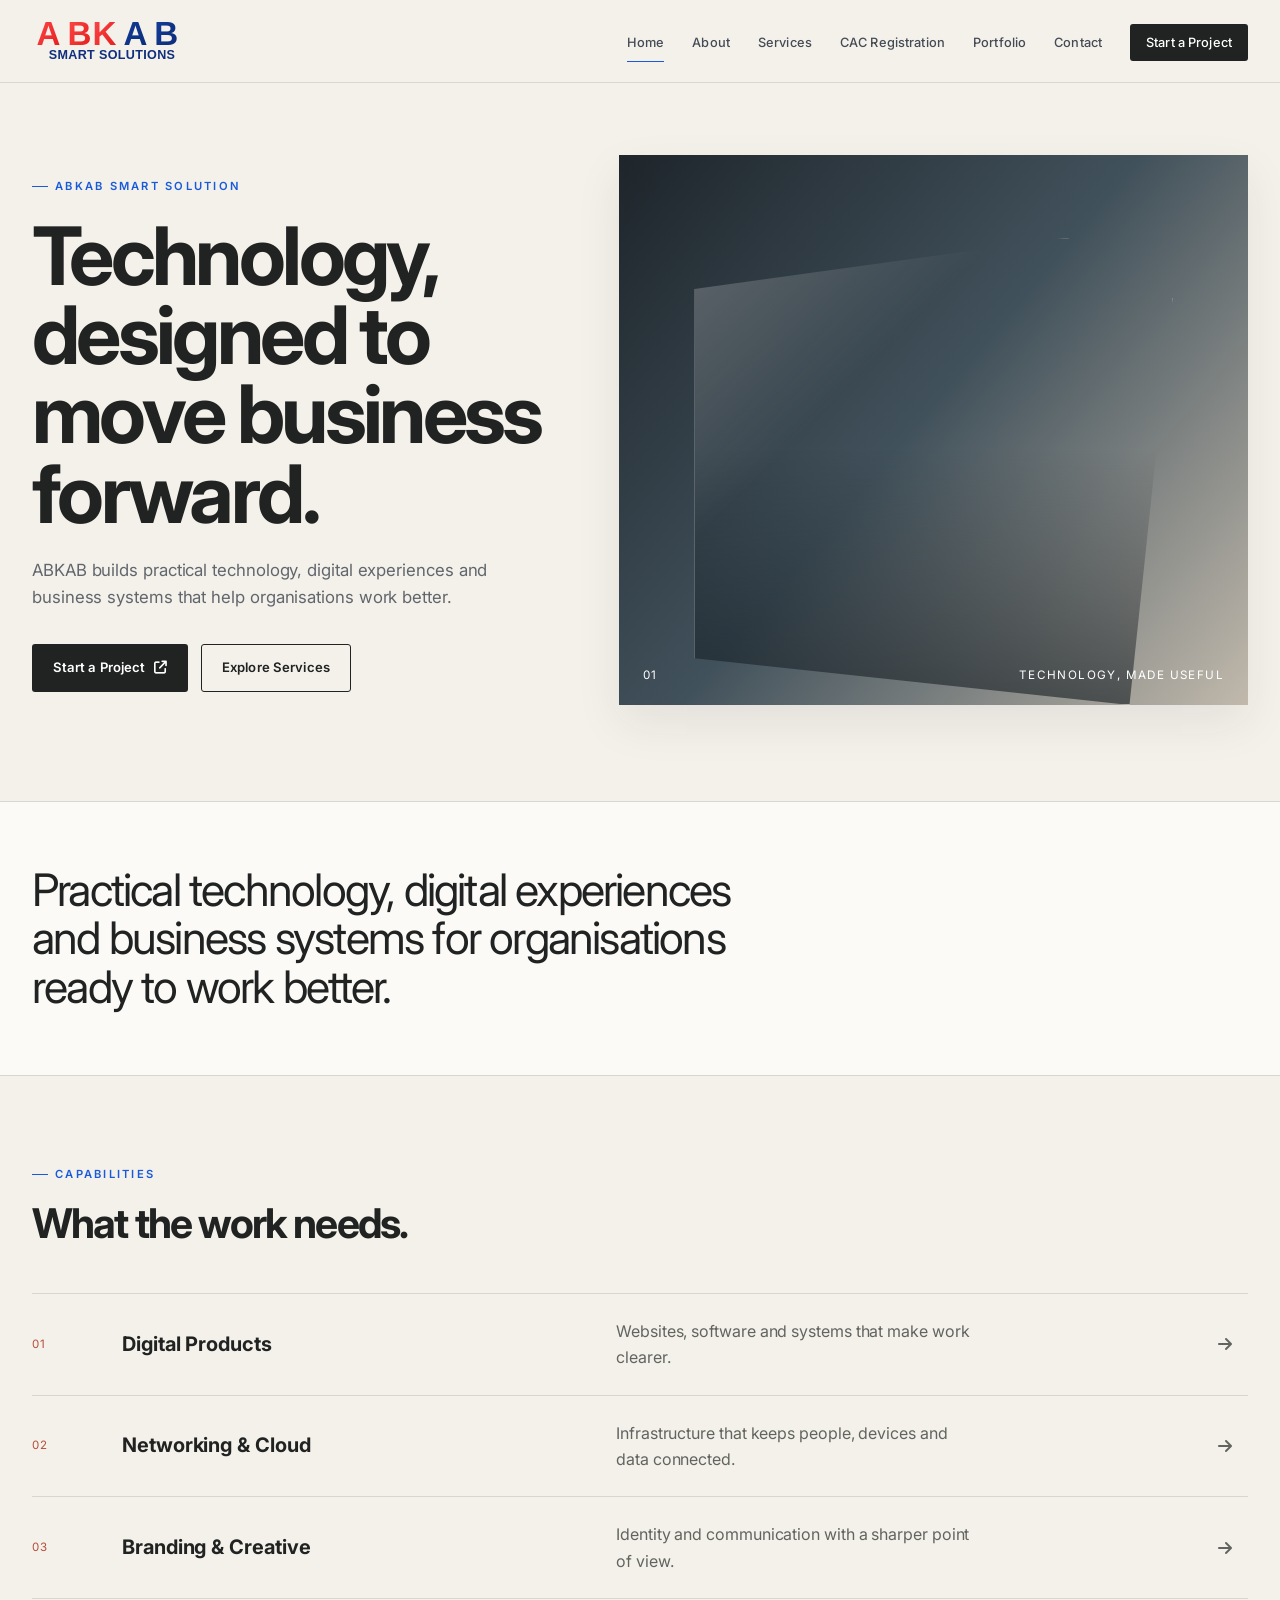
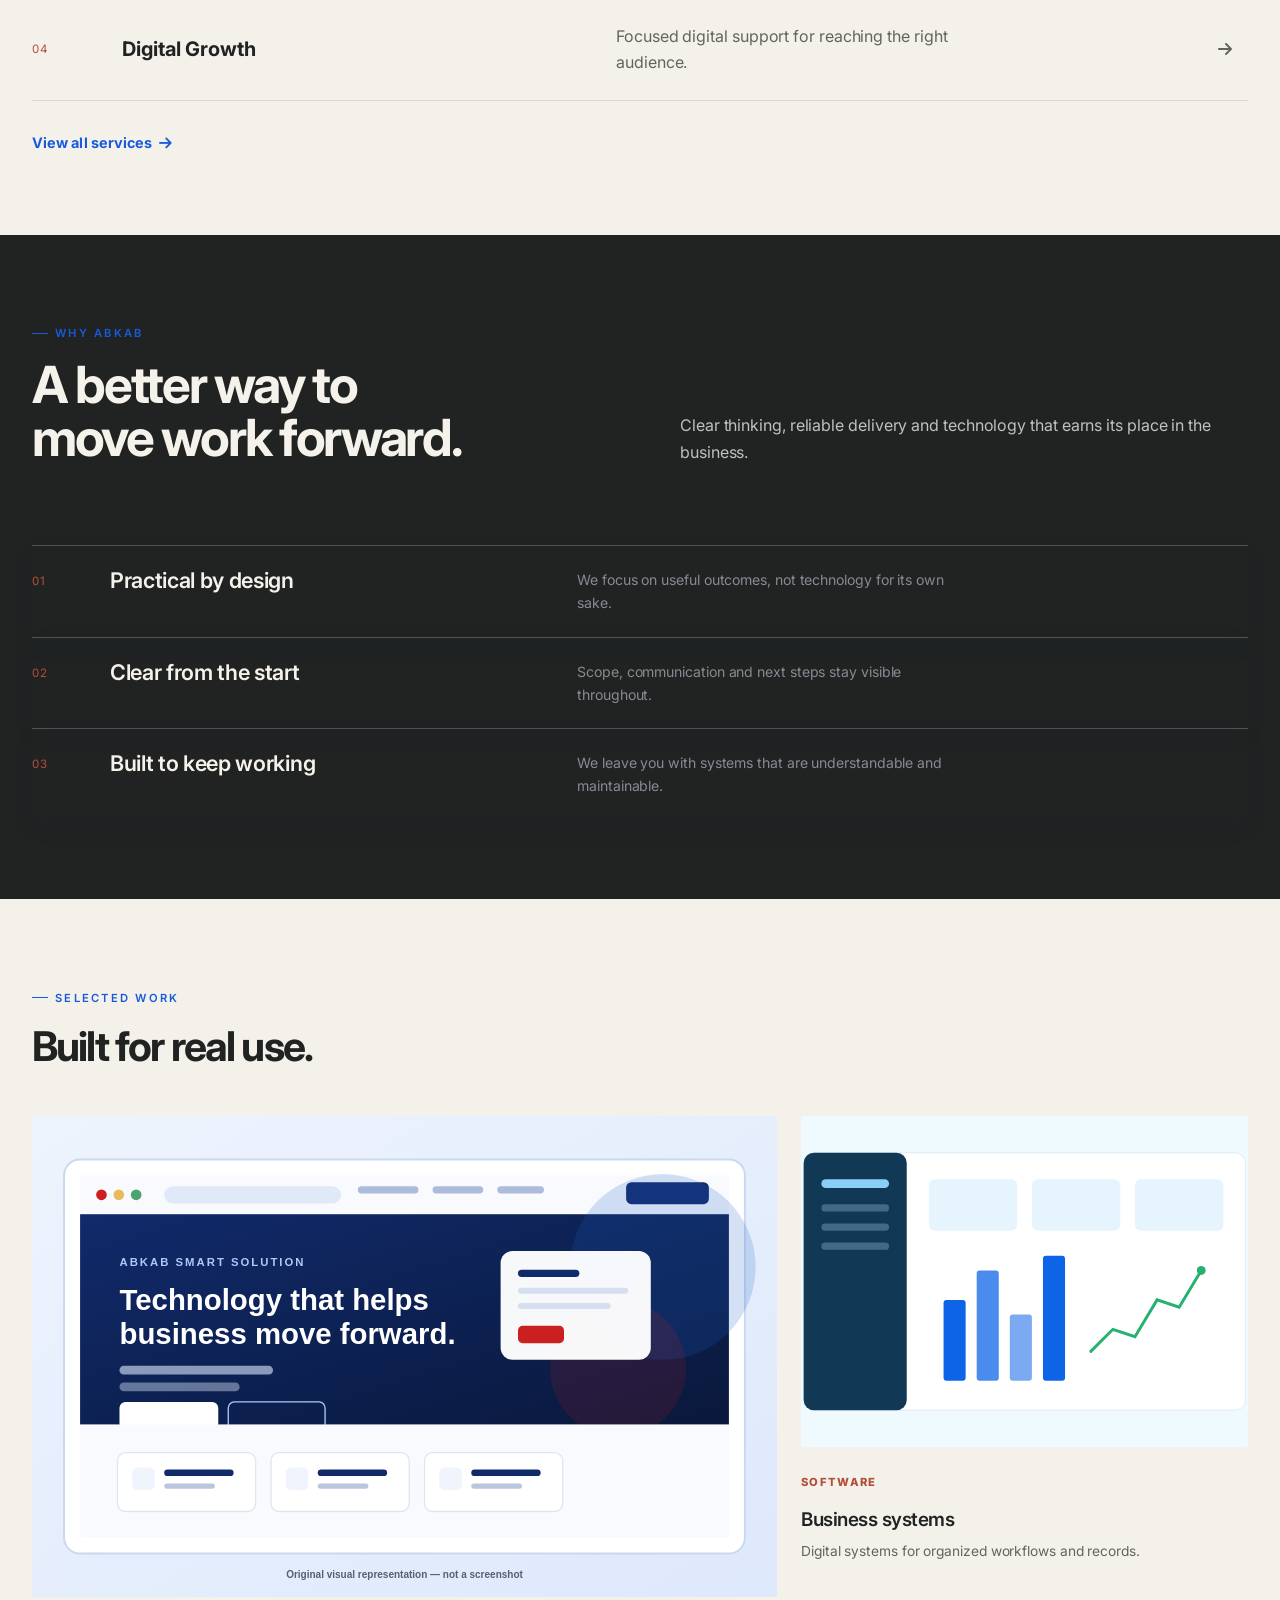
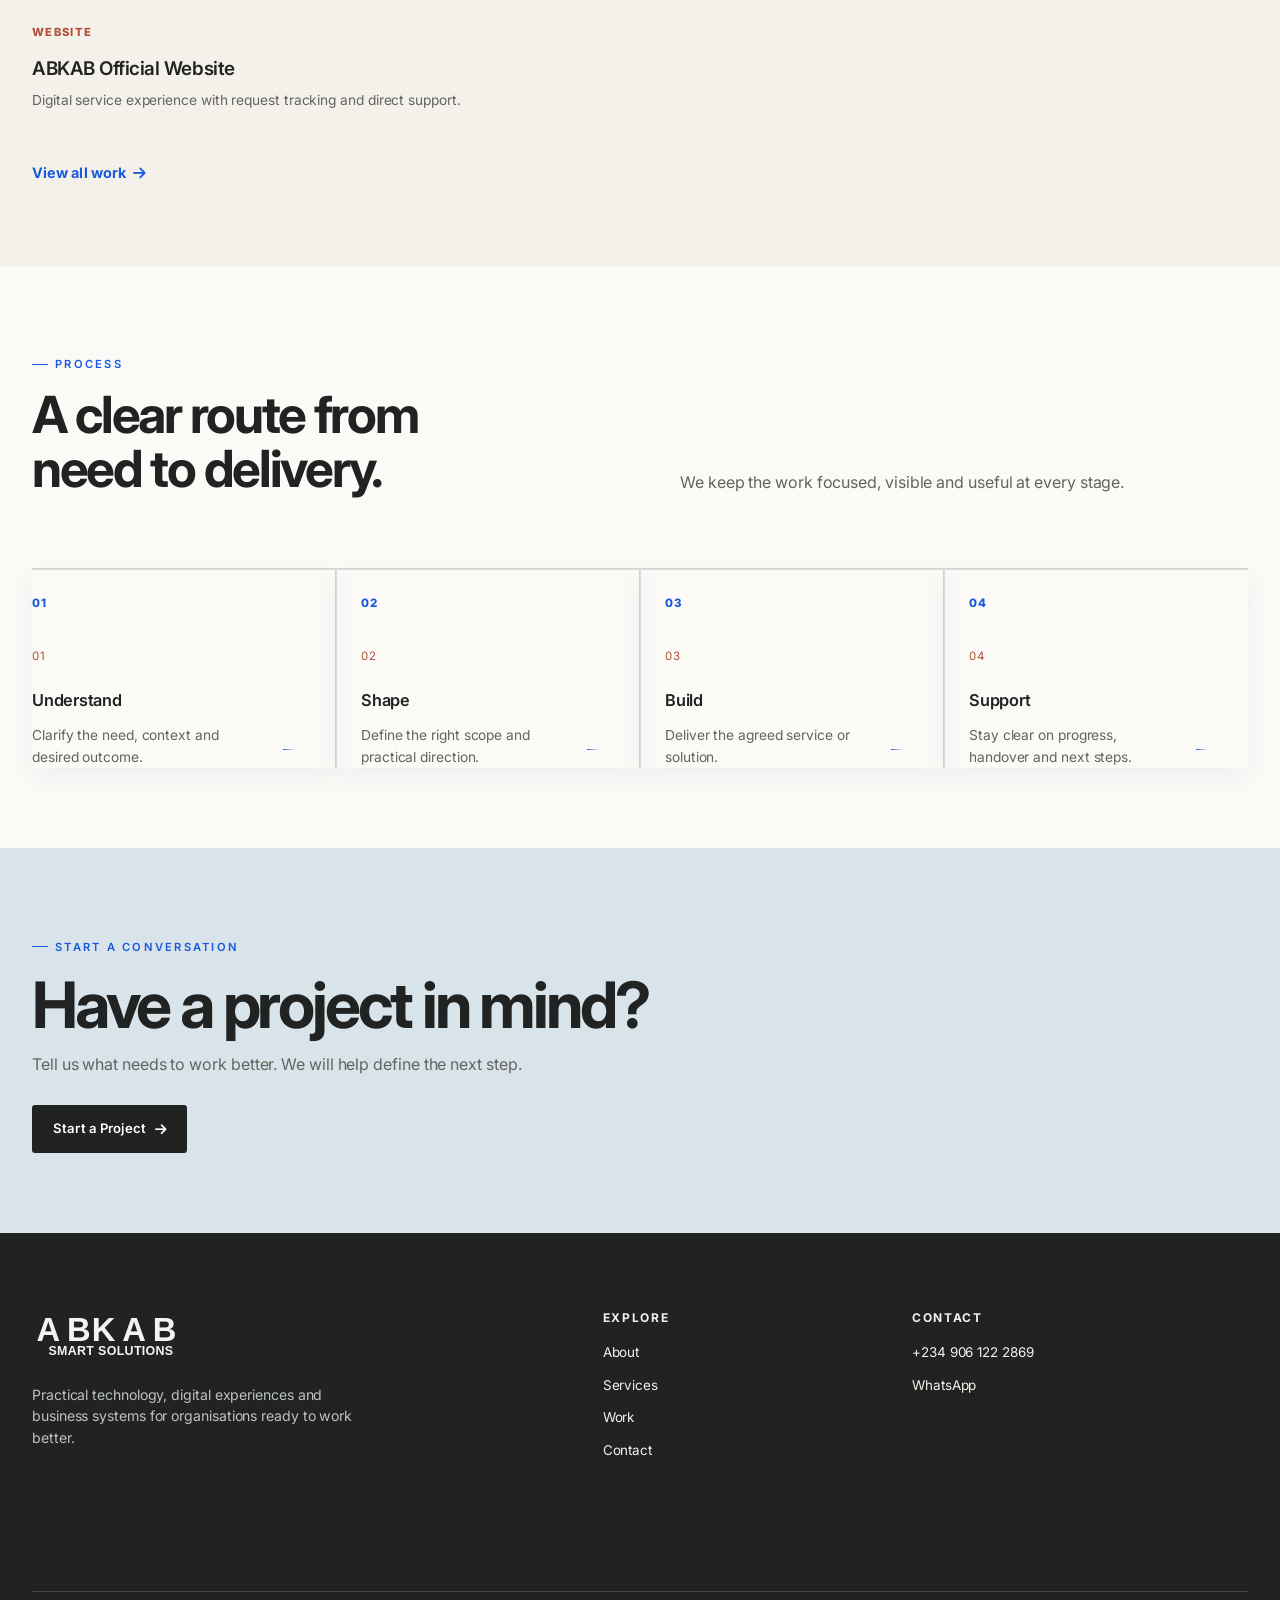
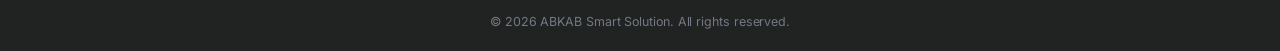
==== commit 59db594e: "updated website" ====
--- a/ABKAB-SMART-SOLUTION/index.html
+++ b/ABKAB-SMART-SOLUTION/index.html
@@ -4,5 +4,5 @@
 <section class="section"><div class="container"><div class="section-heading"><span class="eyebrow">Capabilities</span><h2>What the work needs.</h2></div><div class="editorial-services"><a href="service.html?service=web-development"><span>01</span><h3>Digital Products</h3><p>Websites, software and systems that make work clearer.</p><i class="fas fa-arrow-right"></i></a><a href="service.html?service=networking"><span>02</span><h3>Networking &amp; Cloud</h3><p>Infrastructure that keeps people, devices and data connected.</p><i class="fas fa-arrow-right"></i></a><a href="service.html?service=branding"><span>03</span><h3>Branding &amp; Creative</h3><p>Identity and communication with a sharper point of view.</p><i class="fas fa-arrow-right"></i></a><a href="service.html?service=marketing"><span>04</span><h3>Digital Growth</h3><p>Focused digital support for reaching the right audience.</p><i class="fas fa-arrow-right"></i></a></div><p class="section-link-row"><a class="text-link" href="services.html">View all services <i class="fas fa-arrow-right"></i></a></p></div></section>
 <section class="section section-dark"><div class="container split-intro"><div><span class="eyebrow">Why ABKAB</span><h2 data-cms="why_heading">A better way to move work forward.</h2></div><p data-cms="why_description">Clear thinking, reliable delivery and technology that earns its place in the business.</p></div><div class="container reason-grid editorial-reasons"><article class="reason"><span>01</span><h3>Practical by design</h3><p>We focus on useful outcomes, not technology for its own sake.</p></article><article class="reason"><span>02</span><h3>Clear from the start</h3><p>Scope, communication and next steps stay visible throughout.</p></article><article class="reason"><span>03</span><h3>Built to keep working</h3><p>We leave you with systems that are understandable and maintainable.</p></article></div></section>
 <section class="section"><div class="container"><div class="section-heading"><span class="eyebrow">Selected work</span><h2>Built for real use.</h2></div><div class="portfolio-preview" data-cms-list="portfolio"><article class="project-card"><img src="images/portfolio/abkab-official-website-preview.svg" alt="ABKAB official website project"><div class="project-info"><span class="project-type">Website</span><h3>ABKAB Official Website</h3><p>Digital service experience with request tracking and direct support.</p></div></article><article class="project-card"><img src="images/portfolio/project-software.svg" alt="Business systems capability preview"><div class="project-info"><span class="project-type">Software</span><h3>Business systems</h3><p>Digital systems for organized workflows and records.</p></div></article></div><p class="section-link-row"><a class="text-link" href="portfolio.html">View all work <i class="fas fa-arrow-right"></i></a></p></div></section>
-<section class="section section-process"><div class="container split-intro"><div><span class="eyebrow">Process</span><h2 data-cms="process_heading">A clear route from need to delivery.</h2></div><p data-cms="process_description">We keep the work focused, visible and useful at every stage.</p></div><div class="container process-list process-v2"><article class="process-step"><span>01</span><h3>Understand</h3></article><article class="process-step"><span>02</span><h3>Shape</h3></article><article class="process-step"><span>03</span><h3>Build</h3></article><article class="process-step"><span>04</span><h3>Support</h3></article></div></section>
+<section class="section section-process"><div class="container split-intro"><div><span class="eyebrow">Process</span><h2 data-cms="process_heading">A clear route from need to delivery.</h2></div><p data-cms="process_description">We keep the work focused, visible and useful at every stage.</p></div><div class="container process-list process-v2"><article class="process-step"><span>01</span><h3>Understand</h3><p>Clarify the need, context and desired outcome.</p></article><article class="process-step"><span>02</span><h3>Shape</h3><p>Define the right scope and practical direction.</p></article><article class="process-step"><span>03</span><h3>Build</h3><p>Deliver the agreed service or solution.</p></article><article class="process-step"><span>04</span><h3>Support</h3><p>Stay clear on progress, handover and next steps.</p></article></div></section>
 <section class="section final-cta"><div class="container"><span class="eyebrow">Start a conversation</span><h2 data-cms="final_cta_heading">Have a project in mind?</h2><p data-cms="final_cta_description">Tell us what needs to work better. We will help define the next step.</p><a class="btn btn-primary" href="request.html?service=website">Start a Project <i class="fas fa-arrow-right"></i></a></div></section></main><footer class="site-footer"><div class="container footer-grid"><div class="footer-brand"><img class="footer-logo" src="images/logo.svg" alt="ABKAB Smart Solution"><p data-cms="company_description">Practical technology, digital experiences and business systems for organisations ready to work better.</p></div><div><h3>Explore</h3><ul class="footer-links"><li><a href="about.html">About</a></li><li><a href="services.html">Services</a></li><li><a href="portfolio.html">Work</a></li><li><a href="contact.html">Contact</a></li></ul></div><div><h3>Contact</h3><div class="footer-contact"><a href="tel:+2349061222869">+234 906 122 2869</a><a href="https://wa.me/2349061222869" target="_blank" rel="noopener">WhatsApp</a></div></div></div><div class="container site-copy">© 2026 ABKAB Smart Solution. All rights reserved.</div></footer><script src="js/script.js"></script><script src="js/cms-public.js"></script></body></html>
--- a/ABKAB-SMART-SOLUTION/css/style.css
+++ b/ABKAB-SMART-SOLUTION/css/style.css
@@ -364,7 +364,181 @@
 body{background:var(--bg);line-height:1.65}.container{width:min(1160px,calc(100% - 48px))}.section{padding:112px 0}.section-heading{margin-bottom:50px}.section-heading h2,.section-heading h1,.hero h1{line-height:1.08;letter-spacing:-.045em}.site-header{background:rgba(244,241,235,.9);backdrop-filter:blur(16px)}.nav-container{min-height:82px}.brand-logo-image{width:160px}.nav-cta{border-radius:3px}.btn{border-radius:3px;box-shadow:none}.hero.premium-hero{padding:72px 0 96px;background:var(--bg)}.premium-hero .hero-grid{grid-template-columns:.9fr 1.1fr;gap:72px}.hero h1{font-size:clamp(3rem,6.2vw,6rem);max-width:650px}.hero-copy{max-width:500px;margin-top:28px}.hero-actions{margin-top:34px}.hero-media{min-height:550px;position:relative;overflow:hidden;background:linear-gradient(130deg,#1e252b,#41515b 48%,#c1b9ac);box-shadow:var(--shadow)}.hero-media:before{content:'';position:absolute;inset:15% 12% 0;background:linear-gradient(135deg,rgba(255,255,255,.26),transparent 32%),linear-gradient(180deg,transparent 45%,rgba(13,21,27,.58));clip-path:polygon(0 11%,78% 0,100% 13%,91% 100%,0 90%)}.hero-media.has-managed-media:before{display:none}.media-caption{position:absolute;right:24px;bottom:20px;left:24px;display:flex;justify-content:space-between;color:#fff;font-size:.73rem;letter-spacing:.12em;text-transform:uppercase}.statement-section{padding:84px 0;border-block:1px solid var(--line);background:var(--surface)}.statement{max-width:960px;font-size:clamp(1.8rem,3.5vw,3.4rem);line-height:1.1;letter-spacing:-.04em;color:var(--ink)}.editorial-services{border-top:1px solid var(--line)}.editorial-services a{display:grid;grid-template-columns:70px 1.1fr 1.35fr 30px;gap:20px;align-items:center;padding:24px 0;border-bottom:1px solid var(--line)}.editorial-services a:hover{color:var(--navy)}.editorial-services span,.process-step span,.reason>span{font-size:.72rem;color:var(--red);letter-spacing:.12em}.editorial-services h3{font-size:1.25rem;color:var(--ink)}.section-dark{background:#202322;color:#bec2bd}.section-dark h2,.section-dark h3{color:#f5f2eb}.split-intro{display:grid;grid-template-columns:1fr 1fr;gap:80px;align-items:end}.split-intro h2{margin-top:16px;max-width:560px;font-size:clamp(2.2rem,4vw,4rem);color:var(--ink);letter-spacing:-.045em;line-height:1.05}.section-dark .split-intro h2{color:#f5f2eb}.editorial-reasons{grid-template-columns:repeat(3,1fr);gap:0;margin-top:80px}.editorial-reasons .reason{padding:24px 32px 0 0;border-top:1px solid rgba(255,255,255,.25)}.portfolio-preview{display:grid;grid-template-columns:1.25fr .75fr;gap:24px}.project-card{border-radius:0;background:transparent;box-shadow:none}.project-card img{width:100%;aspect-ratio:1.35;object-fit:cover}.project-info{padding:20px 0}.project-type{color:var(--red);font-size:.7rem;font-weight:800;letter-spacing:.12em;text-transform:uppercase}.project-info h3{margin-top:8px;color:var(--ink)}.process-list.process-v2{display:grid;grid-template-columns:repeat(4,1fr);gap:0;border-top:1px solid var(--line)}.process-step{padding:24px 18px 0 0;border-right:1px solid var(--line);min-height:116px}.process-step:not(:first-child){padding-left:24px}.final-cta{background:#d9e3ea}.final-cta h2{max-width:650px;margin:18px 0 14px;font-size:clamp(2.5rem,5vw,5.2rem);line-height:1;color:var(--ink)}.site-footer{background:#202322;color:#bec2bd;padding-top:76px}.site-footer h3,.site-footer a{color:#f4f1eb}.site-copy{border-top:1px solid rgba(255,255,255,.16);margin-top:60px;padding:20px 0}
 .admin-page{background:#f4f1eb}.admin-shell{max-width:none;padding:0}.admin-layout{display:grid;grid-template-columns:240px 1fr;min-height:100vh}.admin-sidebar{padding:28px 20px;background:#202322;color:#c4c8c2;display:flex;flex-direction:column;gap:28px}.admin-sidebar .brand-logo-image{filter:brightness(0) invert(1);width:142px}.admin-kicker{font-size:.62rem;letter-spacing:.14em}.admin-nav{display:grid;gap:4px}.admin-nav button{padding:11px 12px;border:0;background:transparent;color:inherit;text-align:left;border-radius:3px}.admin-nav button.active,.admin-nav button:hover{background:#34403d;color:#fff}.admin-sidebar .btn{margin-top:auto}.admin-main{padding:48px min(6vw,80px);max-width:1450px;width:100%}.admin-title,.panel-heading{display:flex;justify-content:space-between;gap:20px;align-items:flex-end;margin-bottom:34px}.admin-title h1,.panel-heading h2{margin-top:10px;color:var(--ink)}.admin-panel{max-width:1100px}.admin-stats{display:grid;grid-template-columns:repeat(4,1fr);gap:1px;border:1px solid var(--line);background:var(--line)}.admin-stat{background:var(--surface);padding:22px}.admin-stat strong{display:block;font-size:2rem;color:var(--ink)}.admin-stat span,.admin-request small,.cms-item small{display:block;font-size:.74rem;color:var(--text-muted)}.admin-filters{display:flex;gap:12px;margin-bottom:20px}.admin-filters input{flex:1}.admin-list,.cms-list{display:grid;gap:14px}.admin-request,.cms-item{background:var(--surface);border:1px solid var(--line);padding:22px;display:grid;gap:16px}.admin-request>div:first-child,.cms-item>div:first-child{display:grid;gap:4px}.admin-request strong,.cms-item strong{color:var(--ink)}.admin-request label{display:grid;gap:6px;font-size:.76rem;font-weight:700;color:var(--ink)}.admin-request-actions,.cms-item-actions{display:flex;gap:8px;flex-wrap:wrap}.cms-form{background:var(--surface);padding:28px;border:1px solid var(--line)}.cms-item{display:flex;justify-content:space-between;align-items:center}.portal-narrow{max-width:500px;margin:10vh auto}
 @media(max-width:760px){.container{width:min(100% - 32px,600px)}.section{padding:76px 0}.nav-container{min-height:70px}.brand-logo-image{width:140px}.premium-hero{padding-top:48px!important}.premium-hero .hero-grid{grid-template-columns:1fr;gap:42px}.hero h1{font-size:clamp(2.7rem,13vw,4.2rem)}.hero-media{min-height:360px}.editorial-services a{grid-template-columns:42px 1fr 20px;gap:10px}.editorial-services p{grid-column:2;grid-row:2}.split-intro{grid-template-columns:1fr;gap:18px}.editorial-reasons{grid-template-columns:1fr;gap:28px;margin-top:48px}.portfolio-preview{grid-template-columns:1fr;gap:14px}.process-list.process-v2{grid-template-columns:repeat(2,1fr)}.process-step{padding:20px 0!important}.admin-layout{display:block}.admin-sidebar{position:sticky;top:0;z-index:20;padding:14px 16px;display:grid;grid-template-columns:1fr auto;gap:10px}.admin-sidebar .brand-logo-image{width:118px}.admin-kicker{display:none}.admin-nav{grid-column:1/-1;display:flex;overflow-x:auto}.admin-nav button{white-space:nowrap}.admin-sidebar .btn{margin:0}.admin-main{padding:28px 16px}.admin-stats{grid-template-columns:repeat(2,1fr)}.admin-filters{display:grid;grid-template-columns:1fr 1fr}.admin-filters input{grid-column:1/-1}.cms-form{padding:18px}.cms-item{display:grid}}
+.request-attachments{display:grid;gap:12px;margin-top:14px}.request-attachment{display:flex;align-items:center;justify-content:space-between;gap:18px;padding:14px;border:1px solid var(--line);background:var(--surface-alt)}.request-attachment strong,.request-attachment small{display:block}.request-attachment small{margin-top:4px;color:var(--text-muted);font-size:.75rem}.attachment-actions{display:flex;align-items:center;gap:10px;flex-wrap:wrap}.attachment-preview img{width:110px;height:78px;object-fit:cover;border:1px solid var(--line);background:#fff}.attachment-status{font-size:.8rem;color:var(--text-muted)}.attachment-status.error{color:#a22}.admin-request-actions .btn-secondary{background:var(--surface);color:var(--navy)}
+@media(max-width:560px){.request-attachment{align-items:stretch;flex-direction:column}.attachment-actions{align-items:stretch}.attachment-actions .btn{width:100%;text-align:center}.attachment-preview img{width:100%;height:150px}.admin-request-actions .btn{width:100%}}
+
+/* Final typography and rhythm pass */
+:root{--font:Inter,ui-sans-serif,system-ui,-apple-system,BlinkMacSystemFont,"Segoe UI",sans-serif;--heading-font:var(--font);--space-1:8px;--space-2:12px;--space-3:16px;--space-4:24px;--space-5:32px;--space-6:48px;--space-7:64px;--space-8:80px}
+html,body{overflow-x:hidden}body{font-family:var(--font);font-size:16px;font-weight:400;line-height:1.65;letter-spacing:-.005em;text-rendering:optimizeLegibility}.container{width:min(1240px,calc(100% - 64px))}.section{padding:var(--space-8) 0}.page-hero{padding:var(--space-7) 0 var(--space-6)}.section-heading{max-width:680px;margin-bottom:var(--space-6)}.section-heading h1,.section-heading h2,.hero h1,.split-intro h2,.final-cta h2{font-family:var(--heading-font);font-weight:700;text-wrap:balance}.section-heading h1{font-size:clamp(2.35rem,5vw,4.5rem);line-height:1.02}.section-heading h2{font-size:clamp(1.8rem,3.2vw,3rem);line-height:1.08}.section-heading p,.hero-copy,.split-intro>p,.final-cta p{max-width:58ch;line-height:1.65}.section-heading p{margin-top:var(--space-3)}.eyebrow{font-weight:600;line-height:1.3}.main-nav a{font-weight:500;line-height:1.2}.btn{font-weight:600;white-space:nowrap;line-height:1.2}.hero{padding:var(--space-8) 0}.hero h1{font-size:clamp(3rem,6.3vw,6.2rem);line-height:.98;max-width:11ch}.hero-copy{margin-top:var(--space-4);font-size:1.05rem}.hero-actions{margin-top:var(--space-5)}.statement-section{padding:var(--space-7) 0}.statement{max-width:28ch;line-height:1.08}.editorial-services a{min-height:92px}.service-card h2,.service-card h3,.project-info h2,.project-info h3,.reason h3,.process-step h3{font-weight:600;line-height:1.18;text-wrap:balance}.service-card p,.project-info p,.reason p,.process-step p{line-height:1.6}.form-intro h2,.contact-form legend{line-height:1.15}.field label{font-weight:600;line-height:1.35}.field input,.field select,.field textarea{line-height:1.45}.site-footer{line-height:1.55}.site-footer p,.footer-links,.footer-contact{max-width:38ch}.admin-main h1,.admin-main h2{font-weight:650;line-height:1.1;text-wrap:balance}.admin-nav button{line-height:1.3}.admin-request,.cms-item{line-height:1.45}.request-details-panel{line-height:1.55}.request-details-panel h2{line-height:1.08}.admin-sidebar{min-height:100vh}.admin-sidebar .btn{width:100%}
+@media(max-width:850px){.container{width:min(100% - 48px,680px)}.section{padding:var(--space-7) 0}.page-hero{padding:var(--space-6) 0 var(--space-5)}.hero{padding:var(--space-7) 0}.hero h1{font-size:clamp(2.8rem,11vw,4.6rem)}.section-heading{margin-bottom:var(--space-5)}.main-nav.open{z-index:60}.site-header{z-index:70}.admin-sidebar{min-height:0}.admin-sidebar .btn{width:auto}}
+@media(max-width:560px){.container{width:calc(100% - 40px)}.section{padding:var(--space-6) 0}.page-hero{padding:var(--space-5) 0 var(--space-4)}.hero{padding:var(--space-6) 0}.hero h1{font-size:clamp(2.55rem,14vw,4rem);max-width:10ch}.hero-copy{font-size:1rem}.hero-actions{align-items:stretch;flex-direction:column}.hero-actions .btn{width:100%}.section-heading h1{font-size:clamp(2.2rem,12vw,3.3rem)}.statement{font-size:clamp(1.8rem,9vw,2.7rem)}.editorial-services a{min-height:0;padding:20px 0}.admin-main{padding:24px 16px}.admin-title,.panel-heading{margin-bottom:24px}.admin-stats{grid-template-columns:repeat(2,minmax(0,1fr))}.admin-stat{padding:16px}.admin-stat strong{font-size:1.6rem}.request-details-panel{width:100%;max-height:calc(100vh - 24px);padding:24px 16px}.details-grid{grid-template-columns:1fr}}
+@media(prefers-reduced-motion:reduce){body::before,body::after{animation:none!important}.reveal{opacity:1;transform:none}}
+@media(max-width:760px){.admin-sidebar #logoutButton{grid-column:1/-1;width:100%}}
 @media (prefers-reduced-motion: reduce) { .solution-window { animation: none !important; } }
+
+/* Contact, Why ABKAB and Process refinements. */
+.contact-form-section { padding-top: var(--space-6); }
+.contact-form-layout { display: grid; grid-template-columns: minmax(220px, .7fr) minmax(0, 1.3fr); gap: clamp(40px, 7vw, 96px); align-items: start; }
+.contact-form-intro { position: sticky; top: 110px; }
+.contact-form-intro h2, .contact-final-cta h2 { max-width: 12ch; margin-top: 16px; font-size: clamp(2rem, 4vw, 3.6rem); line-height: 1.05; letter-spacing: -.04em; }
+.contact-form-intro > p { max-width: 38ch; margin-top: 18px; line-height: 1.7; }
+.contact-response-note { color: var(--ink); font-weight: 600; }
+.contact-form-section .contact-form { padding: 0; border: 0; }
+.contact-form-section .field input,
+.contact-form-section .field select,
+.contact-form-section .field textarea { width: 100%; min-height: 52px; padding: 14px 16px; border: 1px solid var(--line); border-radius: 3px; background: var(--surface); color: var(--ink); font: inherit; transition: border-color .25s ease, box-shadow .25s ease; }
+.contact-form-section .field textarea { min-height: 150px; resize: vertical; }
+.contact-form-section .field input:focus,
+.contact-form-section .field select:focus,
+.contact-form-section .field textarea:focus { outline: 2px solid transparent; border-color: var(--primary); box-shadow: 0 0 0 3px rgba(20, 99, 217, .12); }
+.contact-form-section .field label { display: grid; gap: 8px; color: var(--ink); }
+.contact-form-section .form-actions { margin-top: 4px; }
+.contact-form-section .form-actions .btn { min-height: 50px; }
+.contact-form-section .form-status { margin-top: 16px; }
+.contact-form-section #contactTrackingLink { display: inline-block; margin-top: 8px; }
+.contact-final-cta { border-top: 1px solid var(--line); background: var(--surface); }
+.contact-final-cta .container { display: flex; align-items: end; justify-content: space-between; gap: 28px; }
+.contact-final-cta h2 { max-width: 16ch; margin-bottom: 0; }
+
+.section-dark .editorial-reasons { grid-template-columns: 1fr; margin-top: clamp(48px, 7vw, 80px); }
+.section-dark .editorial-reasons .reason { display: grid; grid-template-columns: 58px minmax(140px, .8fr) minmax(0, 1.2fr); gap: 20px; align-items: start; padding: 22px 0; border-top: 1px solid rgba(255, 255, 255, .22); }
+.section-dark .editorial-reasons .reason + .reason { padding-left: 0; border-left: 0; }
+.section-dark .editorial-reasons .reason > span { padding-top: 4px; }
+.section-dark .editorial-reasons .reason h3 { margin: 0; font-size: clamp(1.05rem, 2vw, 1.35rem); line-height: 1.2; }
+.section-dark .editorial-reasons .reason p { max-width: 42ch; margin: 0; line-height: 1.65; }
+.section-process .process-list.process-v2 { margin-top: clamp(42px, 6vw, 72px); }
+.section-process .process-step { min-height: 170px; }
+.section-process .process-step p { max-width: 22ch; margin-top: 14px; line-height: 1.6; }
+
+@media (max-width: 850px) {
+  .contact-form-layout { grid-template-columns: 1fr; gap: 42px; }
+  .contact-form-intro { position: static; }
+  .contact-final-cta .container { align-items: flex-start; flex-direction: column; }
+}
+
+@media (max-width: 560px) {
+  .contact-form-section { padding-top: 42px; }
+  .contact-form-layout { gap: 30px; }
+  .contact-form-intro h2, .contact-final-cta h2 { font-size: clamp(2rem, 9vw, 2.7rem); }
+  .contact-form-section .field input,
+  .contact-form-section .field select,
+  .contact-form-section .field textarea { min-height: 50px; padding: 13px 14px; }
+  .contact-form-section .form-actions .btn { width: 100%; }
+  .section-dark .editorial-reasons .reason { grid-template-columns: 42px minmax(0, 1fr); gap: 12px; padding: 24px 0; }
+  .section-dark .editorial-reasons .reason h3,
+  .section-dark .editorial-reasons .reason p { grid-column: 2; }
+  .section-dark .editorial-reasons .reason h3 { grid-row: 1; }
+  .section-dark .editorial-reasons .reason p { grid-row: 2; margin-top: 2px; }
+  .section-process .process-list.process-v2 { margin-top: 34px; }
+  .section-process .process-step { min-height: 0; padding: 24px 0 !important; border-left: 0; border-right: 0; }
+  .section-process .process-step p { max-width: 36ch; margin-top: 10px; }
+}
+
+/* Services mobile rhythm: keep category copy in one readable column through tablet width. */
+@media (max-width: 768px) {
+  body:has(.category-grid[data-cms-list="services"]) #main-content > .page-hero .container,
+  body:has(.category-grid[data-cms-list="services"]) #main-content > .section .container {
+    width: min(100% - 40px, 680px);
+  }
+
+  body:has(.category-grid[data-cms-list="services"]) #main-content > .section .category-grid[data-cms-list="services"] .service-card {
+    grid-template-columns: minmax(0, 1fr);
+    grid-template-rows: auto;
+    gap: 0;
+    padding: 32px 0;
+    min-width: 0;
+  }
+
+  body:has(.category-grid[data-cms-list="services"]) #main-content > .section .category-grid[data-cms-list="services"] .service-card h2,
+  body:has(.category-grid[data-cms-list="services"]) #main-content > .section .category-grid[data-cms-list="services"] .service-card p,
+  body:has(.category-grid[data-cms-list="services"]) #main-content > .section .category-grid[data-cms-list="services"] .service-card .text-link {
+    grid-column: 1;
+    max-width: 100%;
+    overflow-wrap: break-word;
+    word-break: normal;
+  }
+
+  body:has(.category-grid[data-cms-list="services"]) #main-content > .section .category-grid[data-cms-list="services"] .service-card h2 {
+    grid-row: 1;
+    line-height: 1.2;
+    margin: 0;
+  }
+
+  body:has(.category-grid[data-cms-list="services"]) #main-content > .section .category-grid[data-cms-list="services"] .service-card p {
+    grid-row: 2;
+    margin: 12px 0 0;
+    line-height: 1.6;
+  }
+
+  body:has(.category-grid[data-cms-list="services"]) #main-content > .section .category-grid[data-cms-list="services"] .service-card .text-link {
+    grid-row: 3;
+    justify-self: start;
+    margin-top: 18px;
+    min-height: 44px;
+    display: inline-flex;
+    align-items: center;
+  }
+}
+
+/* Services category rows: these cards have no icon column, so keep all copy in a readable text column. */
+main#main-content > .section .category-grid[data-cms-list="services"] .service-card {
+  grid-template-columns: minmax(0, 1fr) auto;
+  grid-template-rows: auto auto;
+  column-gap: clamp(24px, 4vw, 56px);
+  row-gap: 0;
+  align-items: start;
+}
+
+main#main-content > .section .category-grid[data-cms-list="services"] .service-card h2 {
+  grid-column: 1;
+  grid-row: 1;
+  max-width: 24ch;
+  margin: 0;
+  line-height: 1.15;
+  letter-spacing: -0.02em;
+  overflow-wrap: break-word;
+  word-break: normal;
+}
+
+main#main-content > .section .category-grid[data-cms-list="services"] .service-card p {
+  grid-column: 1;
+  grid-row: 2;
+  max-width: 62ch;
+  margin: 9px 0 0;
+  line-height: 1.65;
+  letter-spacing: 0;
+  overflow-wrap: break-word;
+  word-break: normal;
+}
+
+main#main-content > .section .category-grid[data-cms-list="services"] .service-card .text-link {
+  grid-column: 2;
+  grid-row: 1 / span 2;
+  align-self: center;
+}
+
+@media (max-width: 560px) {
+  main#main-content > .section .category-grid[data-cms-list="services"] .service-card {
+    grid-template-columns: minmax(0, 1fr);
+    grid-template-rows: auto;
+    row-gap: 0;
+    padding: 24px 0;
+  }
+
+  main#main-content > .section .category-grid[data-cms-list="services"] .service-card h2,
+  main#main-content > .section .category-grid[data-cms-list="services"] .service-card p,
+  main#main-content > .section .category-grid[data-cms-list="services"] .service-card .text-link {
+    grid-column: 1;
+  }
+
+  main#main-content > .section .category-grid[data-cms-list="services"] .service-card h2 { grid-row: 1; }
+  main#main-content > .section .category-grid[data-cms-list="services"] .service-card p { grid-row: 2; }
+  main#main-content > .section .category-grid[data-cms-list="services"] .service-card .text-link {
+    grid-row: 3;
+    justify-self: start;
+    margin-top: 16px;
+  }
+}
 
 .page-services .page-hero h1,
 .page-portfolio .page-hero h1,
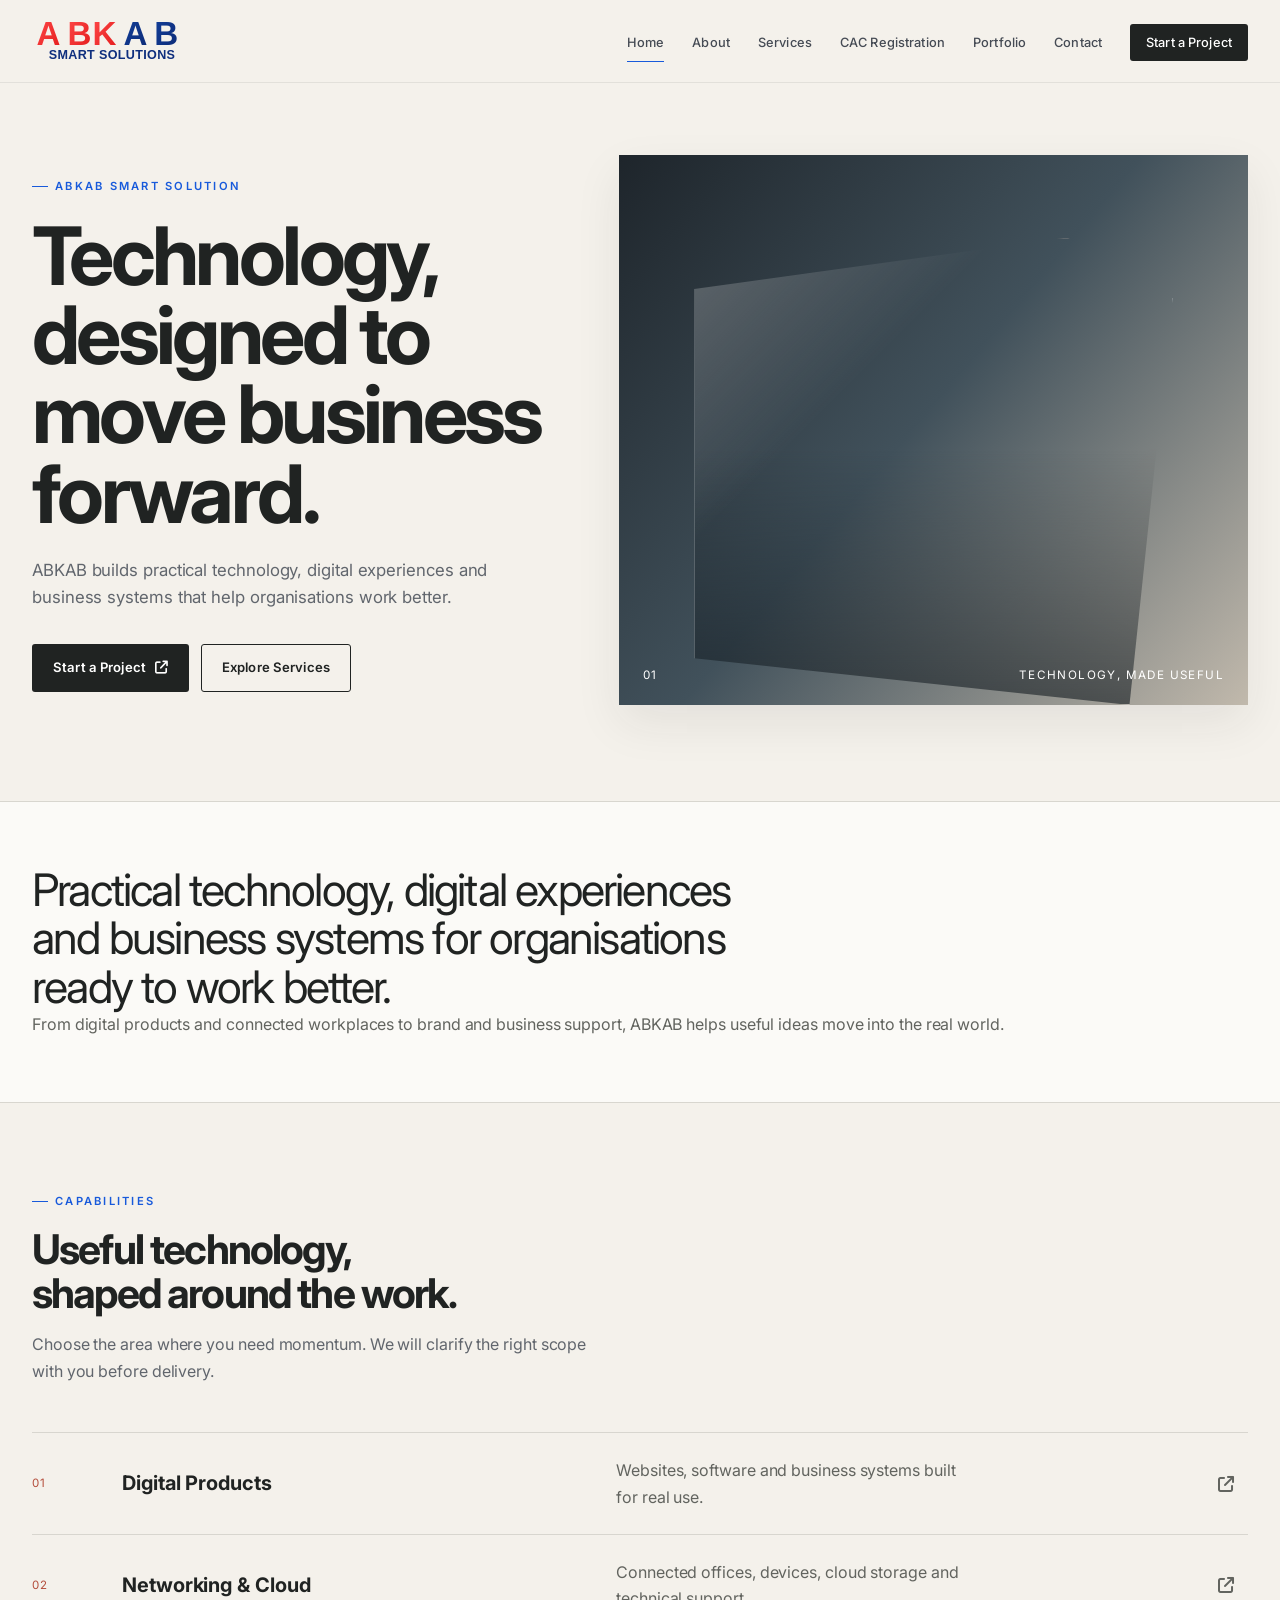
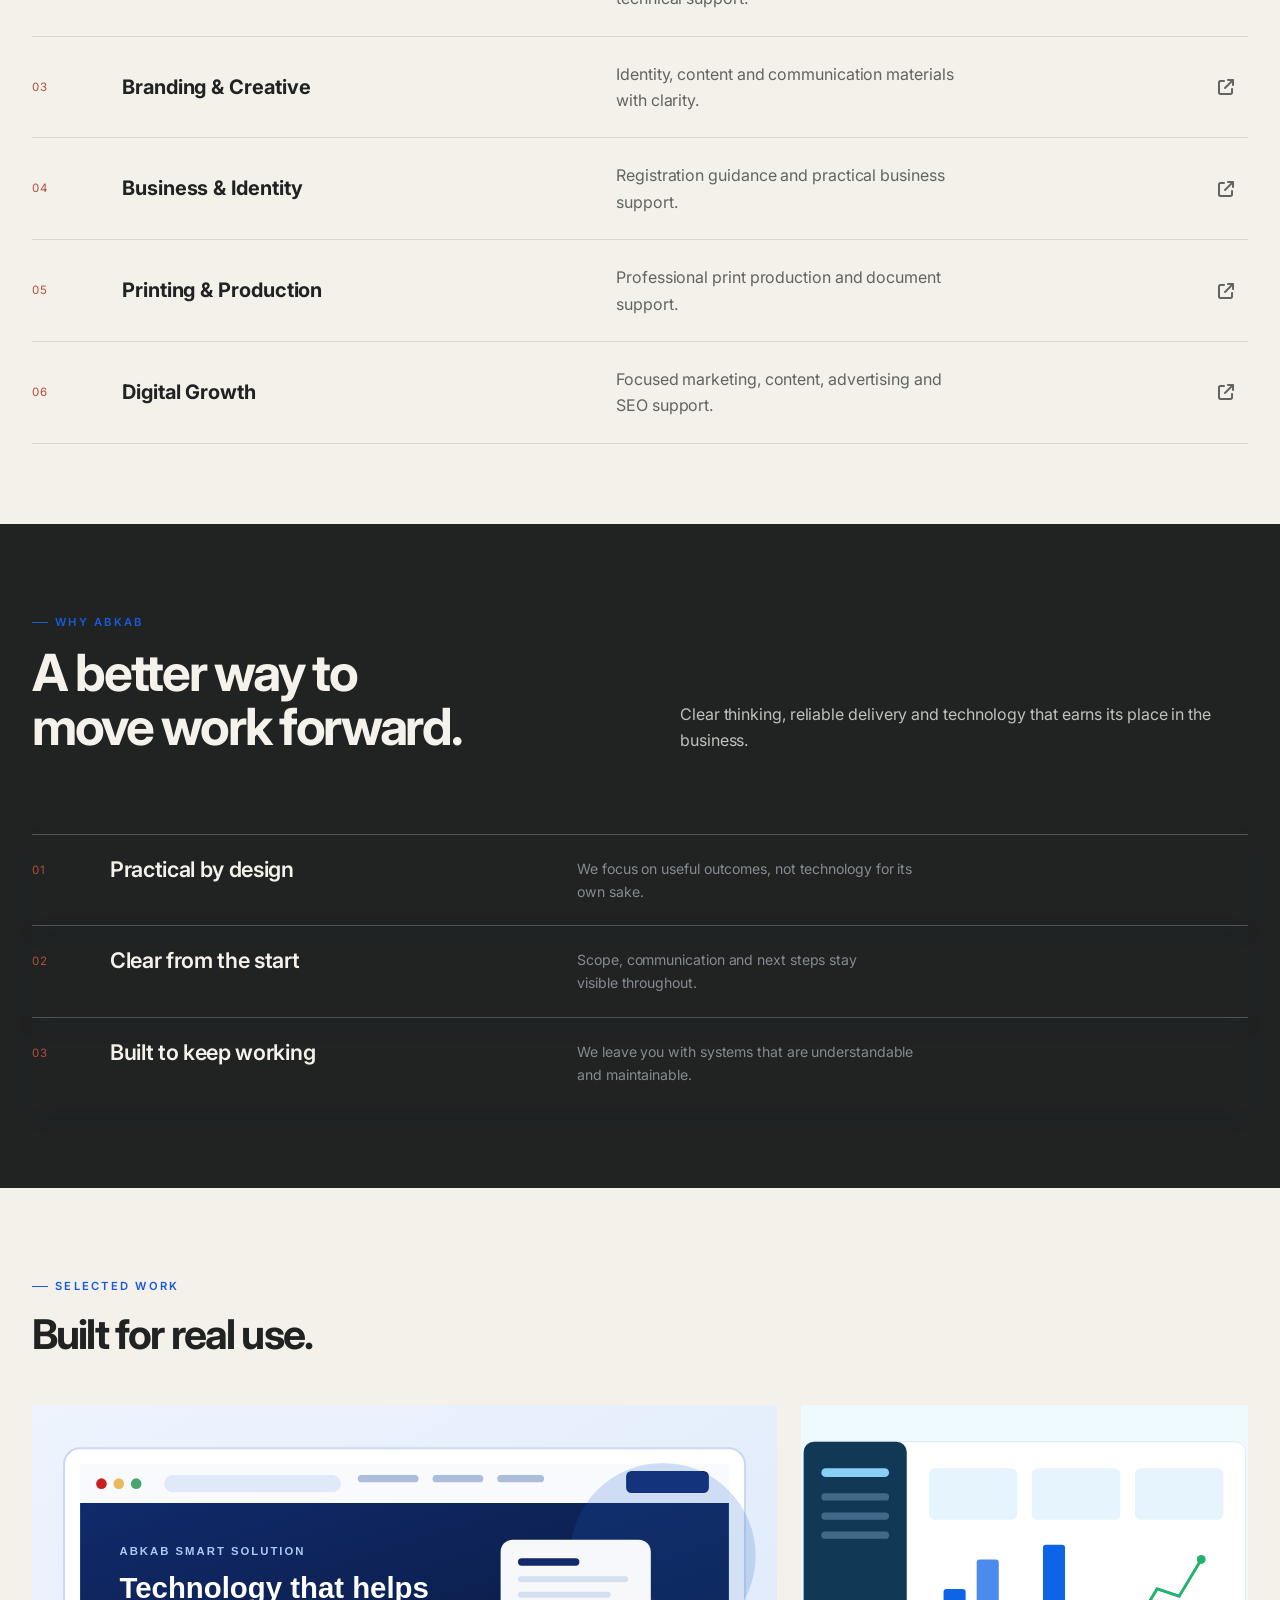
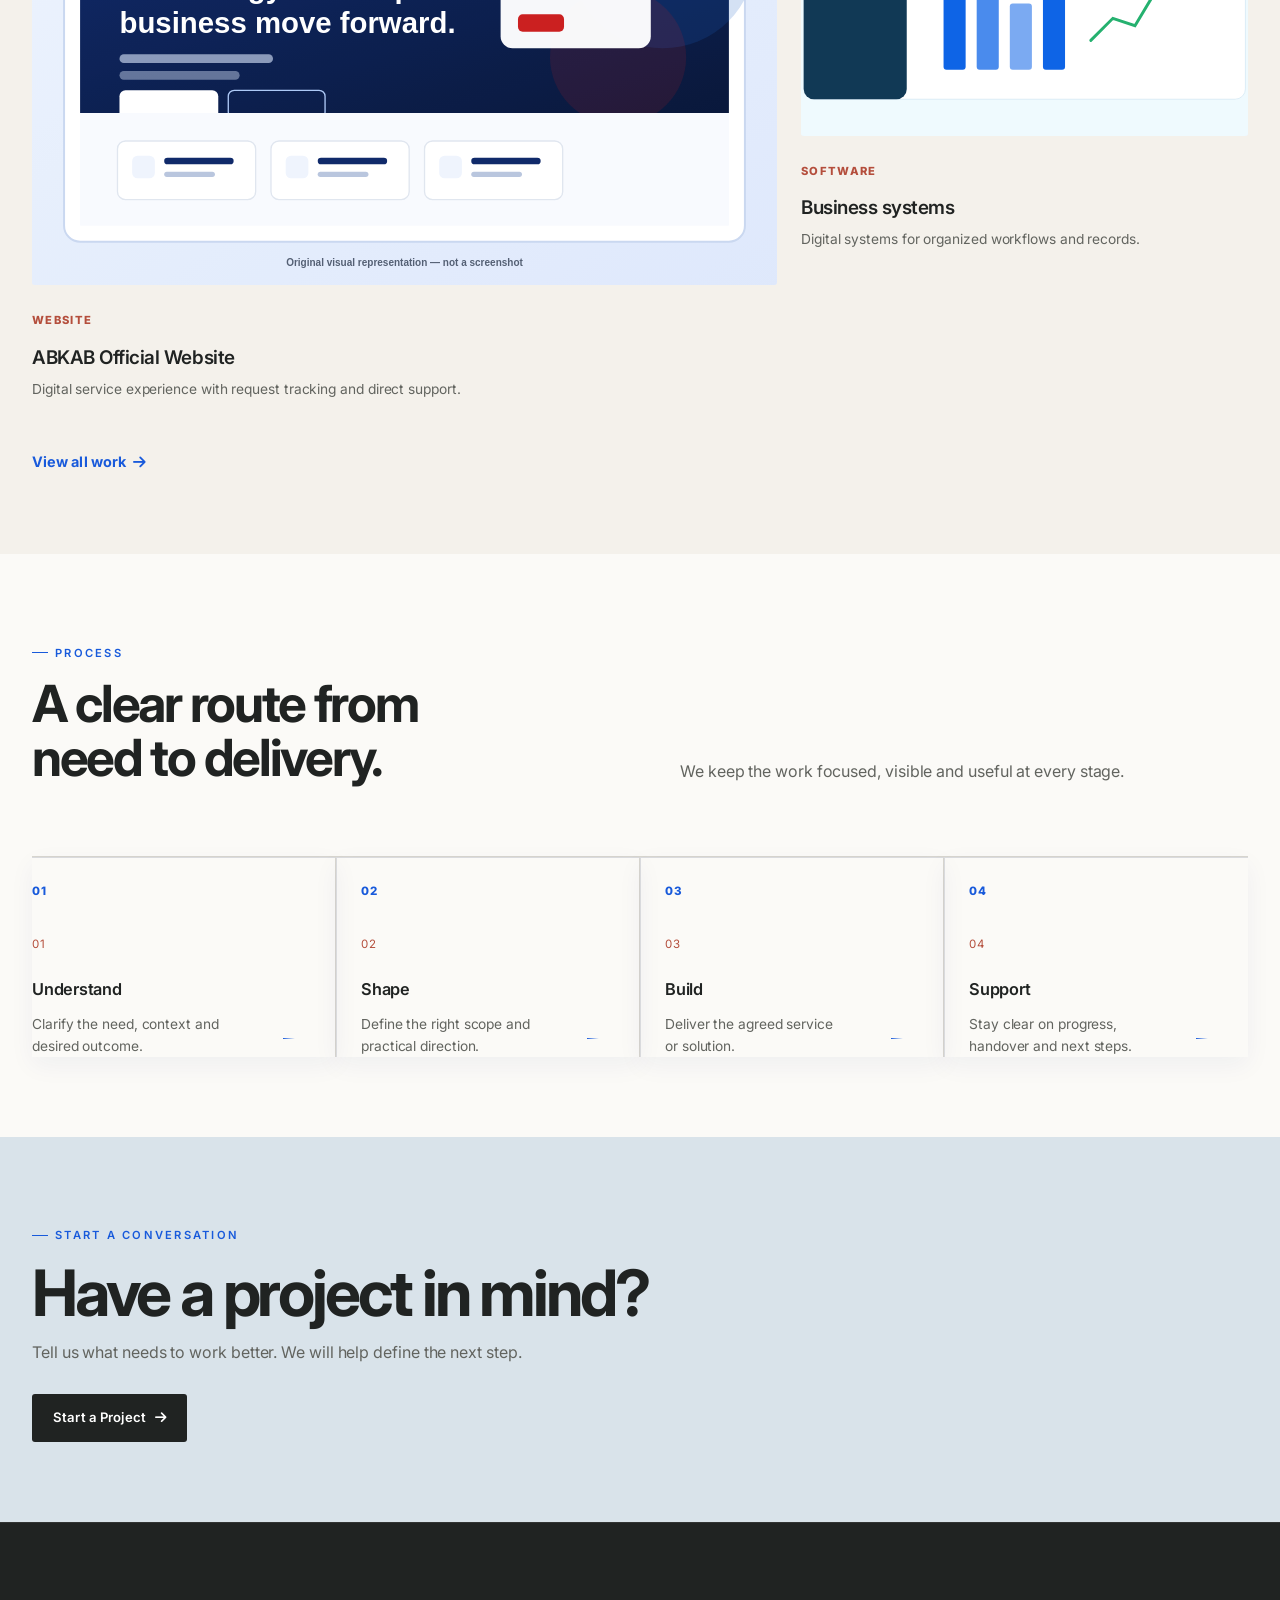
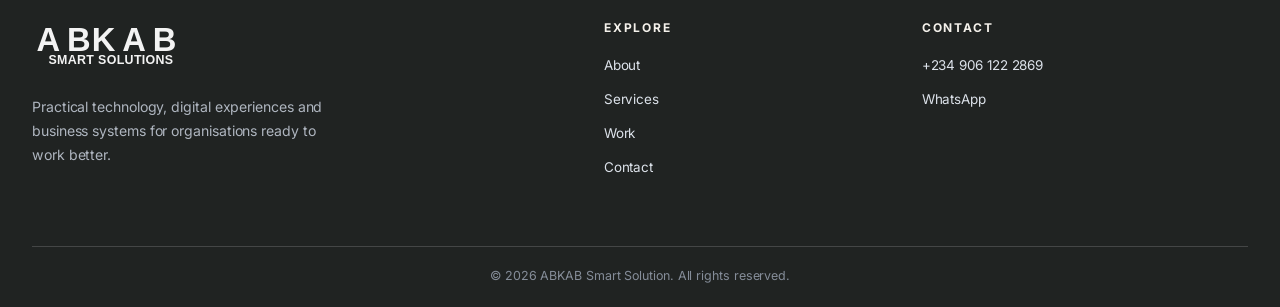
==== commit 763f4d25: "updated website" ====
--- a/ABKAB-SMART-SOLUTION/index.html
+++ b/ABKAB-SMART-SOLUTION/index.html
@@ -1,7 +1,7 @@
 <!doctype html><html lang="en"><head><meta charset="utf-8"><meta name="viewport" content="width=device-width,initial-scale=1"><title>ABKAB Smart Solution | Technology for better business</title><meta name="description" content="Practical technology, digital experiences and business systems for organisations ready to work better."><link rel="icon" href="images/favicon.svg" type="image/svg+xml"><link rel="stylesheet" href="https://fonts.googleapis.com/css2?family=Inter:wght@400;500;600;700;800&display=swap"><link rel="stylesheet" href="https://cdnjs.cloudflare.com/ajax/libs/font-awesome/6.4.0/css/all.min.css"><link rel="stylesheet" href="css/style.css"></head><body><a class="skip-link" href="#main-content">Skip to content</a><header class="site-header"><div class="container nav-container"><a class="brand" href="/"><img class="brand-logo-image" src="images/logo.svg" alt="ABKAB Smart Solution"></a><button class="nav-toggle" aria-controls="mainNav" aria-expanded="false" aria-label="Open navigation"><i class="fas fa-bars"></i></button><nav class="main-nav" id="mainNav" aria-label="Primary navigation"><ul><li><a class="active" href="/">Home</a></li><li><a href="about.html">About</a></li><li><a href="services.html">Services</a></li><li><a href="cac.html">CAC Registration</a></li><li><a href="portfolio.html">Portfolio</a></li><li><a href="contact.html">Contact</a></li><li><a class="nav-cta" href="request.html">Start a Project</a></li></ul></nav></div></header><main id="main-content">
 <section class="hero premium-hero"><div class="container hero-grid"><div><span class="eyebrow" data-cms="eyebrow">ABKAB SMART SOLUTION</span><h1 data-cms="headline">Technology, designed to move business forward.</h1><p class="hero-copy" data-cms="body">ABKAB builds practical technology, digital experiences and business systems that help organisations work better.</p><div class="hero-actions"><a class="btn btn-primary" data-cms-link="primary_cta_text" href="request.html?service=website">Start a Project <i class="fas fa-arrow-up-right-from-square"></i></a><a class="btn btn-secondary" data-cms-link="secondary_cta_text" href="services.html">Explore Services</a></div></div><div class="hero-media" data-media-slot="hero" role="img" aria-label="Sophisticated technology workspace"><div class="media-caption"><span>01</span><span>Technology, made useful</span></div></div></div></section>
-<section class="section statement-section"><div class="container"><p class="statement" data-cms="positioning_statement">Practical technology, digital experiences and business systems for organisations ready to work better.</p></div></section>
-<section class="section"><div class="container"><div class="section-heading"><span class="eyebrow">Capabilities</span><h2>What the work needs.</h2></div><div class="editorial-services"><a href="service.html?service=web-development"><span>01</span><h3>Digital Products</h3><p>Websites, software and systems that make work clearer.</p><i class="fas fa-arrow-right"></i></a><a href="service.html?service=networking"><span>02</span><h3>Networking &amp; Cloud</h3><p>Infrastructure that keeps people, devices and data connected.</p><i class="fas fa-arrow-right"></i></a><a href="service.html?service=branding"><span>03</span><h3>Branding &amp; Creative</h3><p>Identity and communication with a sharper point of view.</p><i class="fas fa-arrow-right"></i></a><a href="service.html?service=marketing"><span>04</span><h3>Digital Growth</h3><p>Focused digital support for reaching the right audience.</p><i class="fas fa-arrow-right"></i></a></div><p class="section-link-row"><a class="text-link" href="services.html">View all services <i class="fas fa-arrow-right"></i></a></p></div></section>
+<section class="section statement-section"><div class="container"><p class="statement" data-cms="positioning_statement">Practical technology, digital experiences and business systems for organisations ready to work better.</p><p class="statement-support">From digital products and connected workplaces to brand and business support, ABKAB helps useful ideas move into the real world.</p></div></section>
+<section class="section capabilities-section"><div class="container"><div class="section-heading capabilities-intro"><span class="eyebrow">Capabilities</span><h2>Useful technology, shaped around the work.</h2><p>Choose the area where you need momentum. We will clarify the right scope with you before delivery.</p></div><div class="editorial-services" data-cms-list="services"><a href="service.html?service=web-development"><span>01</span><h3>Digital Products</h3><p>Websites, software and business systems built for real use.</p><i class="fas fa-arrow-up-right-from-square" aria-hidden="true"></i></a><a href="service.html?service=networking"><span>02</span><h3>Networking &amp; Cloud</h3><p>Connected offices, devices, cloud storage and technical support.</p><i class="fas fa-arrow-up-right-from-square" aria-hidden="true"></i></a><a href="service.html?service=branding"><span>03</span><h3>Branding &amp; Creative</h3><p>Identity, content and communication materials with clarity.</p><i class="fas fa-arrow-up-right-from-square" aria-hidden="true"></i></a><a href="service.html?service=identity"><span>04</span><h3>Business &amp; Identity</h3><p>Registration guidance and practical business support.</p><i class="fas fa-arrow-up-right-from-square" aria-hidden="true"></i></a><a href="service.html?service=printing"><span>05</span><h3>Printing &amp; Production</h3><p>Professional print production and document support.</p><i class="fas fa-arrow-up-right-from-square" aria-hidden="true"></i></a><a href="service.html?service=marketing"><span>06</span><h3>Digital Growth</h3><p>Focused marketing, content, advertising and SEO support.</p><i class="fas fa-arrow-up-right-from-square" aria-hidden="true"></i></a></div></div></section>
 <section class="section section-dark"><div class="container split-intro"><div><span class="eyebrow">Why ABKAB</span><h2 data-cms="why_heading">A better way to move work forward.</h2></div><p data-cms="why_description">Clear thinking, reliable delivery and technology that earns its place in the business.</p></div><div class="container reason-grid editorial-reasons"><article class="reason"><span>01</span><h3>Practical by design</h3><p>We focus on useful outcomes, not technology for its own sake.</p></article><article class="reason"><span>02</span><h3>Clear from the start</h3><p>Scope, communication and next steps stay visible throughout.</p></article><article class="reason"><span>03</span><h3>Built to keep working</h3><p>We leave you with systems that are understandable and maintainable.</p></article></div></section>
 <section class="section"><div class="container"><div class="section-heading"><span class="eyebrow">Selected work</span><h2>Built for real use.</h2></div><div class="portfolio-preview" data-cms-list="portfolio"><article class="project-card"><img src="images/portfolio/abkab-official-website-preview.svg" alt="ABKAB official website project"><div class="project-info"><span class="project-type">Website</span><h3>ABKAB Official Website</h3><p>Digital service experience with request tracking and direct support.</p></div></article><article class="project-card"><img src="images/portfolio/project-software.svg" alt="Business systems capability preview"><div class="project-info"><span class="project-type">Software</span><h3>Business systems</h3><p>Digital systems for organized workflows and records.</p></div></article></div><p class="section-link-row"><a class="text-link" href="portfolio.html">View all work <i class="fas fa-arrow-right"></i></a></p></div></section>
 <section class="section section-process"><div class="container split-intro"><div><span class="eyebrow">Process</span><h2 data-cms="process_heading">A clear route from need to delivery.</h2></div><p data-cms="process_description">We keep the work focused, visible and useful at every stage.</p></div><div class="container process-list process-v2"><article class="process-step"><span>01</span><h3>Understand</h3><p>Clarify the need, context and desired outcome.</p></article><article class="process-step"><span>02</span><h3>Shape</h3><p>Define the right scope and practical direction.</p></article><article class="process-step"><span>03</span><h3>Build</h3><p>Deliver the agreed service or solution.</p></article><article class="process-step"><span>04</span><h3>Support</h3><p>Stay clear on progress, handover and next steps.</p></article></div></section>
--- a/ABKAB-SMART-SOLUTION/css/style.css
+++ b/ABKAB-SMART-SOLUTION/css/style.css
@@ -24,7 +24,7 @@
 /* Admin control center */.admin-page{background:#f4f1eb}.admin-shell{max-width:none;padding:0}.admin-layout{display:grid;grid-template-columns:240px 1fr;min-height:100vh}.admin-sidebar{padding:28px 20px;background:#202322;color:#c4c8c2;display:flex;flex-direction:column;gap:28px}.admin-sidebar .brand-logo-image{filter:brightness(0) invert(1);width:142px}.admin-kicker{font-size:.62rem;letter-spacing:.14em;color:#8f9890}.admin-nav{display:grid;gap:4px}.admin-nav button{padding:11px 12px;border:0;background:transparent;color:inherit;text-align:left;border-radius:3px;font:inherit;font-size:.88rem;cursor:pointer}.admin-nav button:hover,.admin-nav button.active{background:#34403d;color:#fff}.admin-sidebar .btn{margin-top:auto}.admin-main{padding:48px min(6vw,80px);max-width:1450px;width:100%}.admin-title,.panel-heading{display:flex;justify-content:space-between;gap:20px;align-items:flex-end;margin-bottom:34px}.admin-title h1,.panel-heading h2{margin-top:10px;color:var(--ink);letter-spacing:-.04em}.admin-panel{max-width:1100px}.admin-stats{display:grid;grid-template-columns:repeat(4,1fr);gap:1px;border:1px solid var(--line);background:var(--line)}.admin-stat{background:var(--surface);padding:22px}.admin-stat strong{display:block;font-size:2rem;color:var(--ink)}.admin-stat span,.admin-request small,.cms-item small{display:block;font-size:.74rem;color:var(--text-muted)}.admin-note{padding:24px 0}.admin-filters{display:flex;gap:12px;margin-bottom:20px}.admin-filters input{flex:1}.admin-list,.cms-list{display:grid;gap:14px}.admin-request,.cms-item{background:var(--surface);border:1px solid var(--line);padding:22px;display:grid;gap:16px}.admin-request>div:first-child,.cms-item>div:first-child{display:grid;gap:4px}.admin-request strong,.cms-item strong{color:var(--ink)}.admin-request label{display:grid;gap:6px;font-size:.76rem;font-weight:700;color:var(--ink)}.admin-request-actions,.cms-item-actions{display:flex;gap:8px;flex-wrap:wrap}.cms-form{background:var(--surface);padding:28px;border:1px solid var(--line)}.cms-form small{color:var(--text-muted)}.cms-item{display:flex;justify-content:space-between;align-items:center}.portal-narrow{max-width:500px;margin:10vh auto}
 @media(max-width:760px){.container{width:min(100% - 32px,600px)}.section{padding:76px 0}.nav-container{min-height:70px}.brand-logo-image{width:140px}.nav-toggle{display:block;background:transparent;border:0}.main-nav{position:absolute;top:70px;right:16px;left:16px;padding:14px;background:var(--surface);border:1px solid var(--line);box-shadow:var(--shadow);display:none}.main-nav.is-open{display:block}.main-nav ul{display:grid;gap:0}.main-nav a{display:block;padding:13px 10px}.main-nav a:not(.nav-cta)::after{display:none}.main-nav .nav-cta{margin-top:8px;text-align:center}.premium-hero{padding-top:48px!important}.premium-hero .hero-grid{grid-template-columns:1fr;gap:42px}.hero h1{font-size:clamp(2.7rem,13vw,4.2rem)}.hero-media{min-height:360px}.editorial-services a{grid-template-columns:42px 1fr 20px;gap:10px}.editorial-services p{grid-column:2;grid-row:2}.editorial-services i{grid-column:3;grid-row:1}.split-intro{grid-template-columns:1fr;gap:18px}.editorial-reasons{grid-template-columns:1fr;gap:28px;margin-top:48px}.editorial-reasons .reason{padding-right:0}.portfolio-preview{grid-template-columns:1fr;gap:14px}.portfolio-preview .project-card:nth-child(2){display:block}.process-list.process-v2{grid-template-columns:repeat(2,1fr)}.process-step{border-bottom:1px solid var(--line);padding:20px 0!important}.process-step:nth-child(odd){border-right:1px solid var(--line);padding-right:16px!important}.process-step:nth-child(even){padding-left:16px!important}.admin-layout{display:block}.admin-sidebar{position:sticky;top:0;z-index:20;padding:14px 16px;display:grid;grid-template-columns:1fr auto;gap:10px}.admin-sidebar .brand-logo-image{width:118px}.admin-kicker{display:none}.admin-nav{grid-column:1/-1;display:flex;overflow-x:auto}.admin-nav button{white-space:nowrap}.admin-sidebar .btn{margin:0}.admin-main{padding:28px 16px}.admin-stats{grid-template-columns:repeat(2,1fr)}.admin-filters{display:grid;grid-template-columns:1fr 1fr}.admin-filters input{grid-column:1/-1}.cms-form{padding:18px}.cms-item{display:grid}.admin-title{align-items:flex-start}}
 @media(prefers-reduced-motion:reduce){*,*:before,*:after{scroll-behavior:auto!important;transition-duration:.01ms!important;animation-duration:.01ms!important}}
-*{box-sizing:border-box;margin:0} html{scroll-behavior:smooth} body{font-family:var(--font);color:var(--text);background:var(--bg);font-size:16px;line-height:1.65} img{display:block;max-width:100%} a{color:inherit;text-decoration:none} ul{padding:0;list-style:none} button,input,select,textarea{font:inherit} button{cursor:pointer} :focus-visible{outline:3px solid var(--focus-ring);outline-offset:3px}.container{width:min(1180px,calc(100% - 40px));margin-inline:auto}.skip-link{position:fixed;z-index:100;top:-5rem;left:1rem;padding:.7rem 1rem;background:var(--navy-950);color:#fff;border-radius:0 0 8px 8px}.skip-link:focus{top:0}.section{padding:80px 0}.section-soft{background:var(--surface-alt)}.eyebrow{display:inline-flex;align-items:center;gap:.45rem;color:var(--navy);font-size:.74rem;font-weight:800;letter-spacing:.12em;text-transform:uppercase}.eyebrow::before{width:24px;height:2px;background:var(--red);content:''}.section-heading{max-width:640px;margin-bottom:38px}.section-heading.centered{margin-inline:auto;text-align:center}.section-heading.centered .eyebrow{justify-content:center}.section-heading h1,.section-heading h2,.hero h1{font-family:var(--heading-font);color:var(--ink);font-weight:800;letter-spacing:-.02em;line-height:1.15}.section-heading h1{font-size:clamp(2rem,4vw,3.1rem)}.section-heading h2{margin-top:14px;font-size:clamp(1.65rem,2.8vw,2.35rem)}.section-heading p{margin-top:14px;font-size:1rem;line-height:1.7}.page-hero{padding:80px 0 54px;background:radial-gradient(circle at 88% 0,var(--pale) 0,transparent 27%),linear-gradient(180deg,var(--surface-alt),var(--surface))}.page-hero .section-heading{margin-bottom:0}.text-link{display:inline-flex;align-items:center;gap:.45rem;color:var(--navy);font-size:.9rem;font-weight:800}.text-link:hover{color:var(--red)}
+*{box-sizing:border-box;margin:0} html{scroll-behavior:smooth} body{font-family:var(--font);color:var(--text);background:var(--bg);font-size:16px;line-height:1.65} img{display:block;width:100%;max-width:100%;height:auto} a{color:inherit;text-decoration:none} ul{padding:0;list-style:none} button,input,select,textarea{font:inherit} button{cursor:pointer} :focus-visible{outline:3px solid var(--focus-ring);outline-offset:3px}.container{width:min(1180px,calc(100% - 40px));margin-inline:auto}.skip-link{position:fixed;z-index:100;top:-5rem;left:1rem;padding:.7rem 1rem;background:var(--navy-950);color:#fff;border-radius:0 0 8px 8px}.skip-link:focus{top:0}.section{padding:80px 0}.section-soft{background:var(--surface-alt)}.eyebrow{display:inline-flex;align-items:center;gap:.45rem;color:var(--navy);font-size:.74rem;font-weight:800;letter-spacing:.12em;text-transform:uppercase}.eyebrow::before{width:24px;height:2px;background:var(--red);content:''}.section-heading{max-width:640px;margin-bottom:38px}.section-heading.centered{margin-inline:auto;text-align:center}.section-heading.centered .eyebrow{justify-content:center}.section-heading h1,.section-heading h2,.hero h1{font-family:var(--heading-font);color:var(--ink);font-weight:800;letter-spacing:-.02em;line-height:1.15}.section-heading h1{font-size:clamp(2rem,4vw,3.1rem)}.section-heading h2{margin-top:14px;font-size:clamp(1.65rem,2.8vw,2.35rem)}.section-heading p{margin-top:14px;font-size:1rem;line-height:1.7}.page-hero{padding:80px 0 54px;background:radial-gradient(circle at 88% 0,var(--pale) 0,transparent 27%),linear-gradient(180deg,var(--surface-alt),var(--surface))}.page-hero .section-heading{margin-bottom:0}.text-link{display:inline-flex;align-items:center;gap:.45rem;color:var(--navy);font-size:.9rem;font-weight:800}.text-link:hover{color:var(--red)}
 /* Header */.site-header{position:sticky;top:0;z-index:50;background:var(--header-bg);border-bottom:1px solid transparent;backdrop-filter:blur(14px);transition:border-color .2s,box-shadow .2s}.site-header.is-scrolled{border-color:var(--line);box-shadow:0 7px 28px rgba(12,42,118,.06)}.nav-container{display:flex;align-items:center;min-height:78px;gap:26px}.brand{display:flex;align-items:center;flex-shrink:0}.brand-logo-image{width:176px;height:auto}.main-nav{margin-left:auto}.main-nav ul{display:flex;align-items:center;gap:25px}.main-nav a{position:relative;color:var(--ink);font-size:.89rem;font-weight:700}.main-nav a:not(.nav-cta)::after{position:absolute;right:0;bottom:-10px;left:0;height:2px;background:var(--red);content:'';transform:scaleX(0);transition:transform .2s}.main-nav a:hover:not(.nav-cta)::after,.main-nav a.active:not(.nav-cta)::after{transform:scaleX(1)}.nav-cta{padding:10px 16px;border-radius:9px;background:var(--navy);color:#fff!important}.nav-cta:hover{background:var(--navy-950)}.nav-toggle{display:none;margin-left:auto;width:44px;height:44px;border:1px solid var(--line);border-radius:10px;background:var(--surface);color:var(--navy);font-size:1.1rem}
 /* Buttons */.btn{display:inline-flex;align-items:center;justify-content:center;gap:.55rem;min-height:48px;padding:12px 20px;border:1px solid transparent;border-radius:10px;font-size:.92rem;font-weight:800;line-height:1;transition:transform .2s,box-shadow .2s,background .2s,border-color .2s}.btn:hover{transform:translateY(-2px);box-shadow:0 10px 22px rgba(12,42,118,.15)}.btn:focus-visible{transform:none;outline:3px solid var(--focus-ring);outline-offset:2px}.btn-primary{background:var(--navy);color:#fff}.btn-primary:hover{background:var(--navy-950)}.btn-secondary{border-color:var(--secondary);background:var(--surface);color:var(--navy)}.btn-secondary:hover{border-color:var(--navy);background:var(--pale)}.btn-whatsapp{background:#20a563;color:#fff}.btn-whatsapp:hover{background:#157d48}.btn-light{background:#fff;color:var(--navy)}
 /* Home */.hero{position:relative;overflow:hidden;padding:88px 0 76px;background:radial-gradient(circle at 78% 28%,rgba(20,99,217,.13),transparent 26%),radial-gradient(circle at 95% 0,rgba(227,26,26,.09),transparent 17%),linear-gradient(180deg,var(--surface-alt) 0%,var(--surface) 86%)}.hero-grid{display:grid;grid-template-columns:1.08fr .92fr;align-items:center;gap:62px}.hero h1{margin-top:16px;font-size:clamp(2.1rem,3.4vw,3.5rem)}.hero h1 span{color:var(--navy)}.hero-copy{max-width:560px;margin-top:20px;font-size:1.05rem}.hero-actions{display:flex;flex-wrap:wrap;gap:12px;margin-top:28px}.hero-trust{display:flex;gap:18px;margin-top:34px;font-size:.86rem;font-weight:700;color:var(--ink)}.hero-trust span{display:flex;align-items:center;gap:7px}.hero-trust i{color:var(--red)}.hero-art{position:relative;min-height:430px}.hero-art::before{position:absolute;inset:6% 7%;border:1px solid var(--line);border-radius:32px;background:linear-gradient(145deg,var(--surface),var(--pale));content:'';transform:rotate(5deg)}.solution-window{position:absolute;inset:44px 8px 35px 35px;overflow:hidden;border:1px solid rgba(255,255,255,.8);border-radius:24px;background:var(--navy-950);box-shadow:0 28px 70px rgba(7,24,65,.25);transform:rotate(-2.5deg)}.window-bar{display:flex;gap:6px;padding:15px 18px;border-bottom:1px solid rgba(255,255,255,.1)}.window-bar span{width:8px;height:8px;border-radius:50%;background:#ff7373}.window-bar span:nth-child(2){background:#f8ce68}.window-bar span:nth-child(3){background:#64ca93}.window-body{display:grid;grid-template-columns:1.1fr .9fr;gap:16px;padding:25px}.window-label{color:#a9c9ff;font-size:.7rem;font-weight:800;letter-spacing:.1em;text-transform:uppercase}.window-title{margin-top:9px;color:#fff;font-size:clamp(1.5rem,3vw,2.3rem);font-weight:800;line-height:1.15}.window-line{height:8px;margin-top:14px;border-radius:20px;background:rgba(255,255,255,.15)}.window-line.short{width:67%}.window-stack{display:grid;gap:12px}.window-card{min-height:92px;padding:15px;border-radius:14px;background:rgba(255,255,255,.09);border:1px solid rgba(255,255,255,.09)}.window-card strong{display:block;margin-top:8px;color:#fff;font-size:1.1rem}.window-card.accent{background:linear-gradient(135deg,#db1f2b,#9d1020)}.floating-note{position:absolute;right:-8px;bottom:14px;display:flex;align-items:center;gap:10px;padding:13px 16px;border-radius:13px;background:#fff;box-shadow:var(--shadow);color:var(--ink);font-size:.8rem;font-weight:800}.floating-note i{color:var(--red);font-size:1.15rem}.quick-strip{position:relative;z-index:2;margin-top:-20px}.quick-grid{display:grid;grid-template-columns:repeat(3,1fr);border:1px solid var(--line);border-radius:16px;background:var(--card);box-shadow:var(--shadow)}.quick-item{display:flex;align-items:center;gap:13px;padding:21px 26px;border-right:1px solid var(--line)}.quick-item:last-child{border:0}.quick-item i{display:grid;place-items:center;width:40px;height:40px;border-radius:10px;background:var(--pale);color:var(--primary)}.quick-item strong{display:block;color:var(--ink);font-size:.9rem}.quick-item span{font-size:.78rem}.about-grid{display:grid;grid-template-columns:.9fr 1.1fr;align-items:center;gap:80px}.about-panel{position:relative;min-height:370px;border-radius:22px;background:linear-gradient(145deg,var(--navy),var(--navy-950));box-shadow:var(--shadow);overflow:hidden}.about-panel::before{position:absolute;inset:15% -5% auto 29%;height:170px;border:1px solid rgba(255,255,255,.2);border-radius:50%;content:''}.about-panel-content{position:absolute;right:25px;bottom:24px;left:25px;padding:23px;border-radius:15px;background:rgba(255,255,255,.1);color:#fff;backdrop-filter:blur(4px)}.about-panel-content p{font-size:.95rem}.check-list{display:grid;gap:12px;margin-top:24px}.check-list li{display:flex;gap:10px;color:var(--ink);font-weight:700}.check-list i{margin-top:5px;color:var(--red);font-size:.8rem}.service-grid{display:grid;grid-template-columns:repeat(3,1fr);gap:18px}.service-card{display:flex;flex-direction:column;min-height:270px;padding:26px;border:1px solid var(--line);border-radius:var(--radius);background:var(--card);transition:transform .2s,box-shadow .2s,border-color .2s}.service-card:hover{transform:translateY(-5px);box-shadow:var(--shadow-hover);border-color:var(--secondary)}.service-icon{display:grid;place-items:center;width:46px;height:46px;border-radius:12px;background:var(--pale);color:var(--primary);font-size:1.2rem}.service-card h3{margin-top:22px;color:var(--ink);font-size:1.18rem;line-height:1.3}.service-card p{margin:10px 0 17px;font-size:.9rem}.service-card .text-link{margin-top:auto}.reason-grid{display:grid;grid-template-columns:repeat(4,1fr);gap:16px}.reason{padding:24px 20px;border-top:2px solid var(--accent);background:var(--card);border-radius:0 0 var(--radius-sm) var(--radius-sm)}.reason h3{margin-top:15px;color:var(--ink);font-size:1rem}.reason p{margin-top:8px;font-size:.88rem}.reason-number{color:var(--text-muted);opacity:.55;font-size:1.8rem;font-weight:800}.process-list{display:grid;grid-template-columns:repeat(3,1fr);gap:14px;counter-reset:process}.process-step{position:relative;padding:26px 22px 24px;border:1px solid var(--line);border-radius:14px;background:var(--card)}.process-step::before{display:block;margin-bottom:17px;color:var(--accent);font-size:.78rem;font-weight:800;letter-spacing:.14em;content:'0' counter(process);counter-increment:process}.process-step h3{color:var(--ink);font-size:1rem}.process-step p{margin-top:8px;font-size:.86rem}.portfolio-preview{display:grid;grid-template-columns:repeat(3,1fr);gap:18px}.project-card{overflow:hidden;border:1px solid var(--line);border-radius:var(--radius);background:var(--card);transition:transform .2s,box-shadow .2s}.project-card:hover{transform:translateY(-4px);box-shadow:var(--shadow-hover)}.project-card img{width:100%;aspect-ratio:1.66;object-fit:cover;background:var(--pale)}.project-info{padding:20px}.project-info h3{color:var(--ink);font-size:1rem}.project-type{display:inline-block;margin-bottom:9px;color:var(--navy);font-size:.72rem;font-weight:800;letter-spacing:.08em;text-transform:uppercase}.project-info p{margin-top:9px;font-size:.86rem}.placeholder-note{display:inline-block;margin-top:12px;color:var(--muted);font-size:.74rem;font-style:italic}.testimonial-empty{display:grid;place-items:center;min-height:190px;padding:30px;border:1px dashed var(--line);border-radius:16px;background:var(--card);text-align:center}.testimonial-empty i{color:var(--red);font-size:1.5rem}.testimonial-empty h3{margin-top:11px;color:var(--ink);font-size:1.05rem}.testimonial-empty p{max-width:540px;margin-top:8px;font-size:.9rem}.faq-list{display:grid;gap:10px;max-width:820px;margin:auto}.faq-list details{border:1px solid var(--line);border-radius:12px;background:var(--card);transition:border-color .2s}.faq-list details[open]{border-color:var(--secondary)}.faq-list summary{position:relative;padding:18px 52px 18px 20px;color:var(--ink);font-weight:800;cursor:pointer;list-style:none;border-radius:12px}.faq-list summary::-webkit-details-marker{display:none}.faq-list details[open] summary{padding-bottom:10px}.faq-list summary::after{position:absolute;right:20px;content:'+';color:var(--red);font-size:1.3rem}.faq-list details[open] summary::after{content:'–'}.faq-list p{padding:0 18px 18px;font-size:.92rem}.cta-band{padding:70px 0;background:linear-gradient(110deg,var(--navy-950),var(--navy))}.cta-band .container{display:flex;align-items:center;justify-content:space-between;gap:30px}.cta-band h2{color:#fff;font-size:clamp(1.75rem,3vw,2.6rem);letter-spacing:-.035em;line-height:1.15}.cta-band p{margin-top:9px;color:#cbd9f3}.cta-band .btn{flex-shrink:0}
@@ -147,6 +147,38 @@
 @media(max-width:560px){.hero h1{max-width:15ch;font-size:clamp(2.2rem,10vw,3rem);line-height:1.08}.section-heading h1{font-size:clamp(2rem,9vw,2.75rem)}.section-heading h2{font-size:clamp(1.65rem,7.5vw,2.15rem)}.hero-copy,.section-heading p{line-height:1.65}.btn{font-size:.9rem}}
 .reveal{transition:opacity .6s cubic-bezier(.22,.61,.36,1),transform .6s cubic-bezier(.22,.61,.36,1);transition-delay:var(--reveal-delay,0ms);will-change:opacity,transform}.reveal.in-view{will-change:auto}.hero-art,.solution-window,.floating-note,.service-card,.service-detail,.mini-service,.project-card,.reason,.process-step,.trust-card,.acquisition-card,.cta-band,.whatsapp-float{backface-visibility:hidden}.text-link i,.btn i{transition:transform .25s ease}.text-link:hover i,.btn:hover i{transform:translateX(3px)}.cta-band{position:relative;overflow:hidden}.cta-band::before{position:absolute;inset:-100% 35% auto -10%;height:320%;pointer-events:none;content:'';background:linear-gradient(105deg,transparent 35%,rgba(255,255,255,.08) 50%,transparent 65%);transform:translateX(-55%) rotate(12deg);animation:abkab-cta-sheen 10s ease-in-out infinite}.cta-band>.container{position:relative;z-index:1}.process-step::after,.acquisition-card::after{position:absolute;right:18px;bottom:18px;width:34px;height:1px;background:linear-gradient(90deg,var(--accent),transparent);content:'';transform:scaleX(.35);transform-origin:left;transition:transform .35s ease}.process-step:hover::after,.acquisition-card:hover::after{transform:scaleX(1)}.admin-stat{transition:transform .25s ease,box-shadow .25s ease}.admin-stat:hover{transform:translateY(-3px);box-shadow:var(--shadow-hover)}@keyframes abkab-cta-sheen{0%,65%{transform:translateX(-55%) rotate(12deg)}85%,100%{transform:translateX(55%) rotate(12deg)}}
 @media(prefers-reduced-motion:reduce){.reveal{transition:none!important;transition-delay:0!important}.cta-band::before{animation:none!important}.text-link i,.btn i{transition:none!important}.process-step::after,.acquisition-card::after{transition:none!important}}
+
+/* Final responsive polish and alternating editorial reveals. */
+.reveal { opacity: 0; transform: translate3d(0, 22px, 0) scale(.985); transition: opacity .65s cubic-bezier(.22,.61,.36,1), transform .65s cubic-bezier(.22,.61,.36,1); transition-delay: var(--reveal-delay, 0ms); }
+.reveal.reveal-left { transform: translate3d(-34px, 12px, 0) scale(.985); }
+.reveal.reveal-right { transform: translate3d(34px, 12px, 0) scale(.985); }
+.reveal.in-view { opacity: 1; transform: translate3d(0, 0, 0) scale(1); }
+.btn, .text-link, .main-nav a, .quick-item, .service-card, .mini-service, .project-card, .reason, .process-step, .trust-card { transition-timing-function: cubic-bezier(.22,.61,.36,1); }
+.btn { position: relative; overflow: hidden; }
+.btn::after { position: absolute; inset: 0; content: ''; pointer-events: none; background: linear-gradient(110deg, transparent 35%, rgba(255,255,255,.18) 50%, transparent 65%); transform: translateX(-120%); transition: transform .55s ease; }
+.btn:hover::after, .btn:focus-visible::after { transform: translateX(120%); }
+.main-nav a:focus-visible, .text-link:focus-visible, .quick-item:focus-visible { border-radius: 6px; }
+.service-card:hover, .mini-service:hover, .project-card:hover, .reason:hover, .process-step:hover, .trust-card:hover { transform: translateY(-4px); }
+.service-card, .mini-service, .project-card, .reason, .process-step, .trust-card { transition: transform .35s ease, border-color .35s ease, box-shadow .35s ease, opacity .65s ease; }
+.section-heading p, .hero-copy, .project-info p, .reason p, .process-step p, .service-card p, .mini-service p { max-width: 66ch; text-wrap: pretty; }
+@media (max-width: 850px) {
+  .container { width: min(100% - 40px, 720px); }
+  .section { padding-block: 72px; }
+  .reveal.reveal-left, .reveal.reveal-right { transform: translate3d(0, 22px, 0) scale(.985); }
+}
+@media (max-width: 560px) {
+  .container { width: calc(100% - 40px); }
+  .section { padding-block: 56px; }
+  .page-hero { padding-block: 58px 40px; }
+  .section-heading h1, .section-heading h2, .hero h1 { text-wrap: balance; }
+  .reveal.reveal-left, .reveal.reveal-right { transform: translate3d(0, 18px, 0) scale(.99); }
+  .btn { min-height: 48px; }
+}
+@media (prefers-reduced-motion: reduce) {
+  .reveal, .reveal.reveal-left, .reveal.reveal-right, .reveal.in-view { opacity: 1; transform: none; transition: none !important; }
+  .btn::after { display: none; }
+  .service-card:hover, .mini-service:hover, .project-card:hover, .reason:hover, .process-step:hover, .trust-card:hover { transform: none; }
+}
 /* Focus the home page on the primary conversion path. */
 .page-home .quick-strip,
 .page-home .about-grid,
@@ -480,6 +512,121 @@
   }
 }
 
+/* Managed hero media is displayed in full, without cropping uploaded artwork. */
+.hero-media.has-managed-media {
+  background-size: contain;
+  background-repeat: no-repeat;
+  background-position: center;
+  background-color: var(--surface-alt);
+}
+
+/* Premium international presentation */
+.page-home::before,
+.page-home::after { display: block; }
+.page-home .site-header { background: rgba(247, 247, 245, .78); }
+.page-home .hero.premium-hero {
+  min-height: min(760px, calc(100vh - 82px));
+  display: grid;
+  align-items: center;
+  padding-block: clamp(76px, 10vw, 144px);
+  background: transparent;
+}
+.page-home .hero-grid { align-items: center; }
+.page-home .hero h1 { max-width: 11ch; font-size: clamp(3.3rem, 7vw, 7rem); letter-spacing: -.075em; }
+.page-home .hero-copy { max-width: 48ch; font-size: clamp(1rem, 1.4vw, 1.15rem); }
+.page-home .hero-media {
+  min-height: clamp(430px, 54vw, 650px);
+  border: 1px solid rgba(32, 35, 34, .12);
+  box-shadow: 0 28px 80px rgba(32, 35, 34, .12);
+}
+.page-home .hero-media:not(.has-managed-media) { background: linear-gradient(135deg, #202322, #4a5d68 52%, #d2c9bb); }
+.page-home .statement-section { background: rgba(251, 250, 247, .78); }
+.page-home .statement { max-width: 18ch; font-size: clamp(2.2rem, 5vw, 5rem); }
+.page-home .statement-support { max-width: 46ch; margin-top: 28px; font-size: 1rem; line-height: 1.75; }
+.page-home .capabilities-section { background: rgba(251, 250, 247, .58); }
+.page-home .capabilities-intro { display: grid; grid-template-columns: minmax(0, .9fr) minmax(0, 1.1fr); gap: 30px 80px; max-width: 900px; }
+.page-home .capabilities-intro .eyebrow { grid-column: 1 / -1; }
+.page-home .capabilities-intro h2 { max-width: 12ch; margin: 0; font-size: clamp(2.3rem, 4vw, 4.2rem); }
+.page-home .capabilities-intro p { max-width: 38ch; align-self: end; }
+.page-home .editorial-services { margin-top: 68px; }
+.page-home .editorial-services a { min-height: 108px; grid-template-columns: 70px minmax(170px, 1fr) minmax(220px, 1.2fr) 30px; }
+.page-home .editorial-services a:hover { background: rgba(229, 237, 245, .42); }
+.page-home .editorial-services a > i { color: var(--navy); transition: transform .25s ease; }
+.page-home .editorial-services a:hover > i { transform: translate(3px, -3px); }
+.page-home .section-dark { background: #202322; }
+.page-home .section-dark .eyebrow { color: #d2e3f4; }
+.page-home .section-dark .eyebrow::before { background: #7ea9d5; }
+.page-home .section-dark .reason { background: transparent; }
+.page-home .portfolio-preview { align-items: start; }
+.page-home .portfolio-preview .project-card:first-child { grid-row: span 2; }
+.page-home .portfolio-preview .project-card:first-child img { aspect-ratio: 1.35; }
+.page-home .portfolio-preview .project-card:nth-child(2) img { aspect-ratio: 1.55; }
+.page-home .process-list.process-v2 { margin-top: 68px; }
+.page-home .process-step { min-height: 150px; }
+.page-home .final-cta { position: relative; overflow: hidden; background: #dce7ef; }
+.page-home .final-cta::after { position: absolute; right: -8%; bottom: -45%; width: 38vw; height: 38vw; border: 1px solid rgba(30, 79, 134, .18); border-radius: 50%; content: ''; pointer-events: none; }
+.page-home .site-footer { background: #17191a; }
+
+@media (max-width: 850px) {
+  .page-home .hero.premium-hero { min-height: auto; padding-block: 80px 72px; }
+  .page-home .hero h1 { font-size: clamp(3rem, 11vw, 5.2rem); }
+  .page-home .capabilities-intro { grid-template-columns: 1fr; gap: 18px; }
+  .page-home .capabilities-intro .eyebrow { grid-column: auto; }
+  .page-home .capabilities-intro h2 { max-width: 16ch; }
+  .page-home .editorial-services { margin-top: 44px; }
+  .page-home .editorial-services a { grid-template-columns: 54px minmax(0, 1fr) 26px; }
+  .page-home .editorial-services a p { grid-column: 2; }
+  .page-home .portfolio-preview .project-card:first-child { grid-row: auto; }
+}
+
+@media (max-width: 560px) {
+  .page-home .hero.premium-hero { padding-block: 64px 54px; }
+  .page-home .hero h1 { font-size: clamp(2.7rem, 13vw, 4rem); }
+  .page-home .hero-media { min-height: 330px; }
+  .page-home .statement { font-size: clamp(2rem, 10vw, 3rem); }
+  .page-home .statement-support { margin-top: 20px; }
+  .page-home .editorial-services a { grid-template-columns: 38px minmax(0, 1fr); gap: 8px 12px; padding-block: 22px; }
+  .page-home .editorial-services a > span { grid-column: 1; grid-row: 1; }
+  .page-home .editorial-services a > h3 { grid-column: 2; grid-row: 1; }
+  .page-home .editorial-services a > p { grid-column: 2; grid-row: 2; }
+  .page-home .editorial-services a > i { grid-column: 2; grid-row: 3; justify-self: start; margin-top: 8px; }
+  .page-home .final-cta::after { width: 70vw; height: 70vw; }
+}
+
+@media (prefers-reduced-motion: reduce) {
+  .page-home .editorial-services a > i { transition: none; }
+}
+
+/* Calm architectural motion on the landing page. Decorative layers stay
+   behind content and use only paint/transform-friendly properties. */
+.page-home { position: relative; isolation: isolate; overflow-x: hidden; }
+.page-home::before,
+.page-home::after { position: fixed; z-index: -1; pointer-events: none; content: ''; }
+.page-home::before {
+  inset: 0;
+  opacity: .38;
+  background-image: linear-gradient(rgba(24,90,219,.045) 1px, transparent 1px), linear-gradient(90deg, rgba(24,90,219,.045) 1px, transparent 1px);
+  background-size: 54px 54px;
+  mask-image: linear-gradient(to bottom, black, transparent 78%);
+  animation: abkab-home-grid 30s linear infinite;
+}
+.page-home::after {
+  top: 12vh;
+  right: -10vw;
+  width: 42vw;
+  height: 42vw;
+  border-radius: 50%;
+  background: radial-gradient(circle, rgba(24,90,219,.11), transparent 68%);
+  filter: blur(12px);
+  animation: abkab-home-glow 18s ease-in-out infinite alternate;
+}
+@keyframes abkab-home-grid { to { background-position: 54px 54px; } }
+@keyframes abkab-home-glow { to { transform: translate3d(-4vw, 5vh, 0) scale(1.08); } }
+@media (prefers-reduced-motion: reduce) {
+  .page-home::before, .page-home::after { animation: none; }
+}
+
+
 /* Services category rows: these cards have no icon column, so keep all copy in a readable text column. */
 main#main-content > .section .category-grid[data-cms-list="services"] .service-card {
   grid-template-columns: minmax(0, 1fr) auto;
@@ -631,3 +778,85 @@
   .page-home .portfolio-preview { gap: 24px; }
   .page-home .cta-band { padding-block: 54px; }
 }
+
+/* Header and footer finish: keep the existing structure, improve clarity and mobile balance. */
+.site-header { border-bottom-color: rgba(23, 25, 29, .08); }
+.site-header.is-scrolled { background: rgba(247, 247, 245, .97); box-shadow: 0 10px 30px rgba(23, 25, 29, .08); }
+.brand-logo-image { transition: opacity .25s ease, transform .25s ease; }
+.brand:hover .brand-logo-image { opacity: .84; transform: translateY(-1px); }
+.main-nav a { transition: color .22s ease, background .22s ease, transform .22s ease; }
+.main-nav a:not(.nav-cta):hover { transform: translateY(-1px); }
+.nav-toggle { transition: color .22s ease, background .22s ease, border-color .22s ease, transform .22s ease; }
+.nav-toggle:hover, .nav-toggle:focus-visible { background: var(--pale); color: var(--primary); transform: translateY(-1px); }
+.site-footer { padding-top: clamp(64px, 8vw, 96px); border-top: 1px solid rgba(255,255,255,.08); }
+.footer-grid { gap: clamp(30px, 5vw, 72px); padding-bottom: clamp(42px, 6vw, 68px); }
+.footer-brand p { max-width: 34ch; margin-top: 20px; line-height: 1.7; color: #aeb5bf; }
+.site-footer h3 { margin-bottom: 18px; letter-spacing: .16em; }
+.footer-links, .footer-contact { gap: 13px; }
+.footer-links a, .footer-contact a { display: inline-flex; align-items: center; gap: 9px; width: fit-content; color: #dce2ea; transition: color .22s ease, transform .22s ease; }
+.footer-links a:hover, .footer-contact a:hover { color: #86adff; transform: translateX(3px); }
+.footer-contact i { color: #86adff; }
+.site-copy { margin-top: 0; padding: 20px 0 22px; color: #858d99; line-height: 1.5; }
+
+@media (max-width: 850px) {
+  .nav-container { position: relative; justify-content: center; }
+  .nav-container .brand { margin-inline: auto; }
+  .nav-container .nav-toggle { position: absolute; right: 0; margin-left: 0; }
+  .site-footer { padding-top: 62px; }
+  .footer-grid { gap: 38px; align-items: start; }
+  .footer-grid > div { min-width: 0; }
+}
+
+@media (max-width: 560px) {
+  .nav-container { min-height: 68px; }
+  .brand-logo-image { width: 136px; }
+  .nav-container .nav-toggle { right: 0; width: 44px; height: 44px; }
+  .site-footer { padding-top: 54px; }
+  .footer-grid { gap: 32px; padding-bottom: 42px; }
+  .footer-brand { text-align: left; }
+  .footer-brand .footer-logo { width: 166px; margin-inline: 0; }
+  .footer-brand p { max-width: 34ch; margin-inline: 0; }
+  .site-footer h3 { margin-bottom: 12px; }
+  .footer-links, .footer-contact { justify-items: start; text-align: left; }
+  .site-copy { padding-inline: 20px; font-size: .76rem; }
+}
+
+/* Center the opened mobile navigation items. */
+@media (max-width: 850px) {
+  .main-nav.open { text-align: center; }
+  .main-nav.open ul { align-items: center; }
+  .main-nav.open a { justify-content: center; text-align: center; }
+  .main-nav.open .nav-cta { width: min(100%, 260px); margin-inline: auto; }
+  .main-nav { opacity: 0; visibility: hidden; pointer-events: none; transform: translateY(-8px); transition: grid-template-rows .28s ease, opacity .22s ease, transform .28s ease, visibility 0s linear .28s; }
+  .main-nav.open { opacity: 1; visibility: visible; pointer-events: auto; transform: translateY(0); transition: grid-template-rows .28s ease, opacity .22s ease, transform .28s ease; }
+  .nav-container { justify-content: space-between; }
+  .nav-container .brand { margin-inline: 0; }
+  .nav-container .nav-toggle { position: relative; right: auto; margin-left: auto; }
+}
+
+/* Focused mobile corrections for the existing page structures. */
+@media (max-width: 768px) {
+  .page-home .editorial-services a {
+    grid-template-columns: 38px minmax(0, 1fr);
+    grid-template-rows: auto auto auto;
+    gap: 8px 12px;
+    align-items: start;
+    min-height: 0;
+    padding: 22px 0;
+  }
+  .page-home .editorial-services a > span { grid-column: 1; grid-row: 1; padding-top: 3px; }
+  .page-home .editorial-services a > h3 { grid-column: 2; grid-row: 1; line-height: 1.2; }
+  .page-home .editorial-services a > p { grid-column: 2; grid-row: 2; margin: 2px 0 0; max-width: 52ch; line-height: 1.6; }
+  .page-home .editorial-services a > i { grid-column: 2; grid-row: 3; justify-self: start; margin-top: 8px; }
+  .page-home .section-process .process-list.process-v2 { grid-template-columns: 1fr; }
+  .page-home .section-process .process-step,
+  .page-home .section-process .process-step:nth-child(odd),
+  .page-home .section-process .process-step:nth-child(even) { padding: 24px 0 !important; border-left: 0; border-right: 0; }
+  .page-home .section-process .process-step:last-child { border-bottom: 0; }
+  .page-home .section-process .process-step h3 { margin-top: 16px; }
+  .page-home .section-process .process-step p { margin-top: 10px; max-width: 42ch; }
+  .page-contact .contact-layout,
+  .page-contact .contact-form-layout { width: min(100% - 40px, 680px); }
+  .page-contact .quick-item { min-width: 0; padding-block: 18px; }
+  .page-contact .quick-item small { overflow-wrap: anywhere; }
+}
